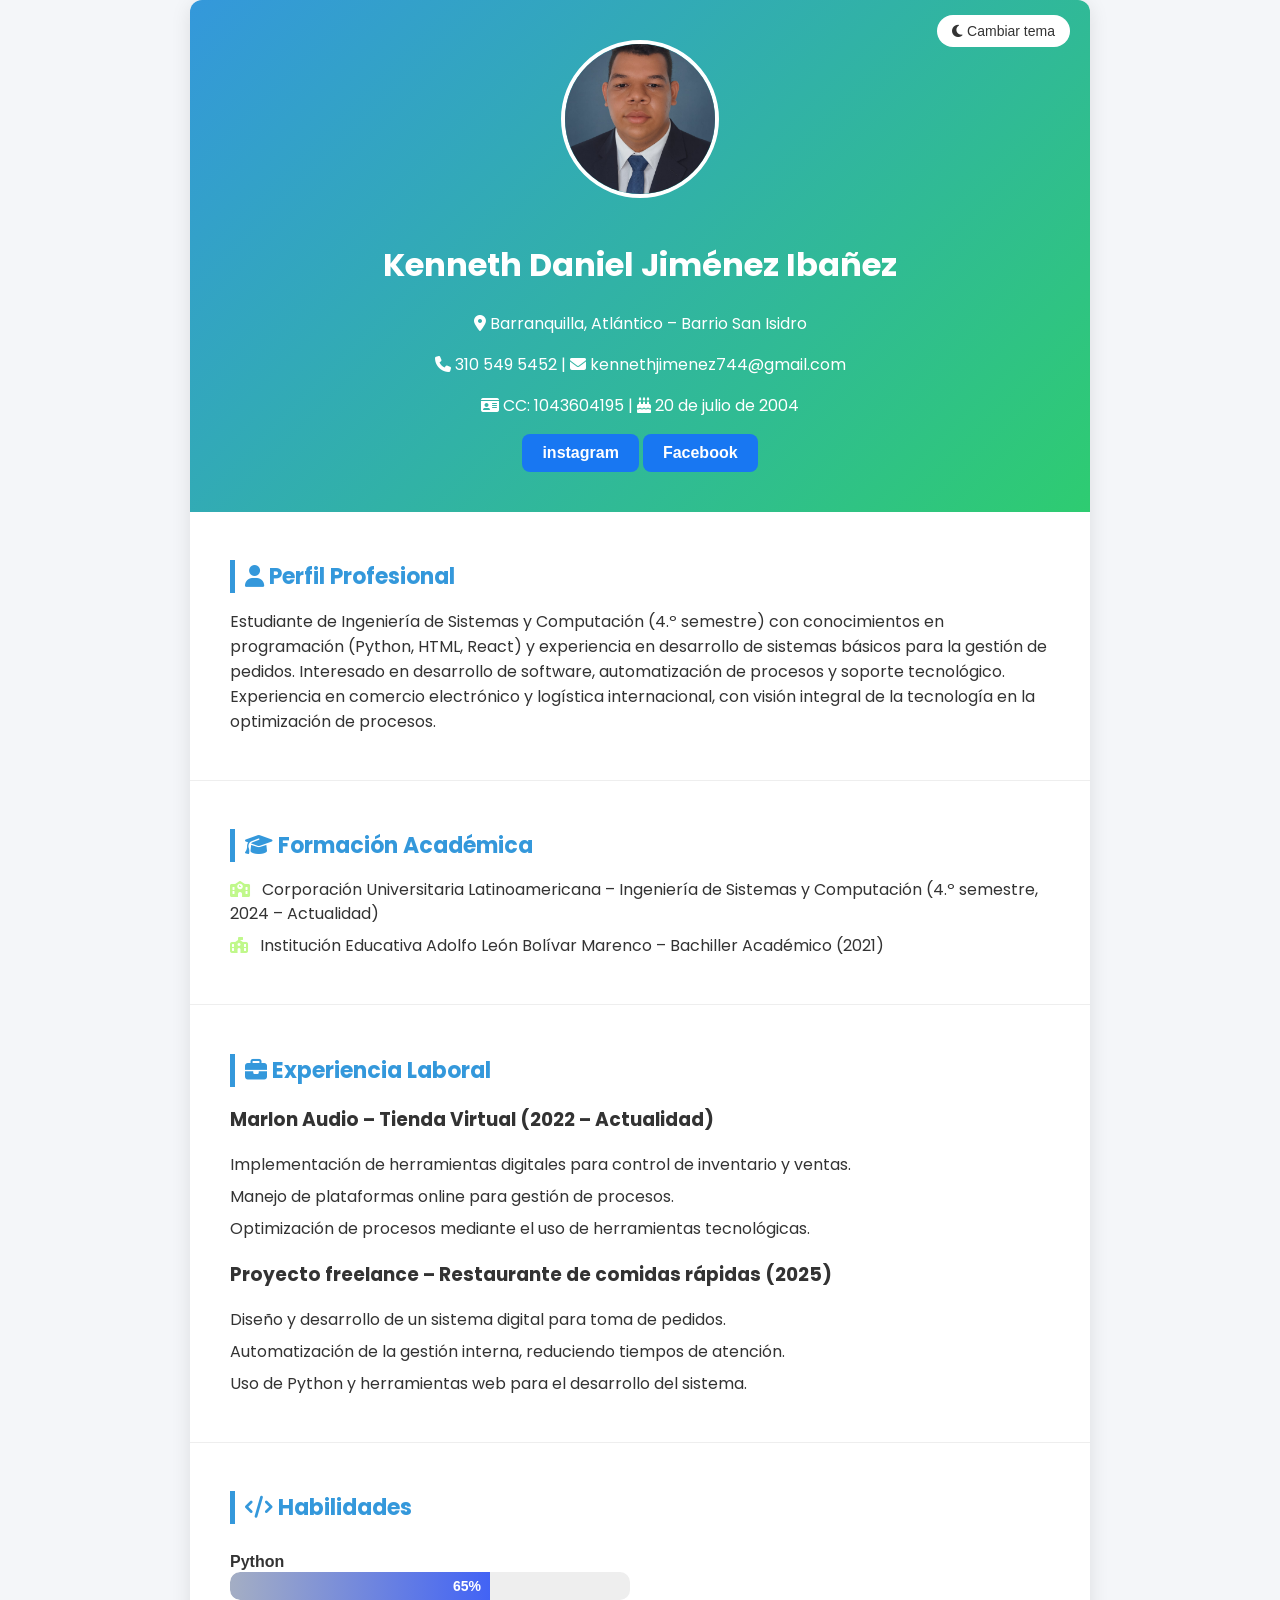
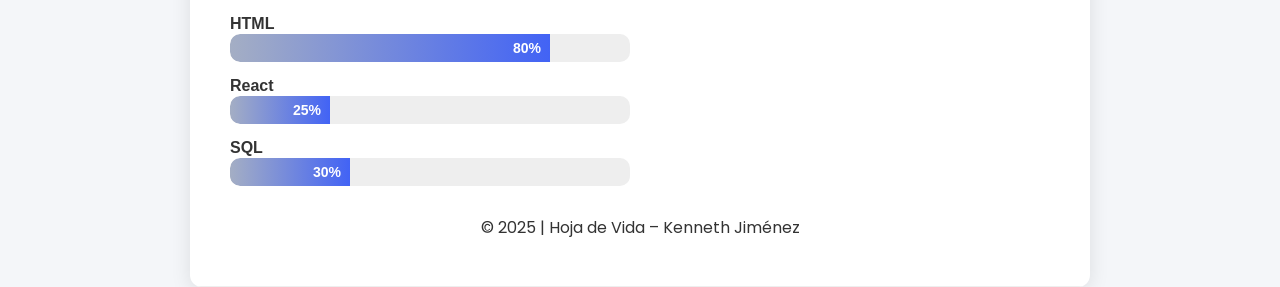
==== index.html @ d4dffee3 "Cambio De Index a index" ====
<!DOCTYPE html>
<html lang="es">
<head>
  <meta charset="UTF-8">
  <title>Hoja de Vida - Kenneth Jiménez</title>
  <link href="https://fonts.googleapis.com/css2?family=Poppins:wght@300;500;700&display=swap" rel="stylesheet">
  <link rel="stylesheet" href="https://cdnjs.cloudflare.com/ajax/libs/font-awesome/6.5.0/css/all.min.css">
  <link rel="stylesheet" href="styles.css">
</head>
<body>
  <div class="container">
    <header>
      <img src="kenneth foto.jpg" alt="Foto de Kenneth">
      <h1>Kenneth Daniel Jiménez Ibañez</h1>
      <p><i class="fa-solid fa-location-dot"></i> Barranquilla, Atlántico – Barrio San Isidro</p>
      <p><i class="fa-solid fa-phone"></i> 310 549 5452 | <i class="fa-solid fa-envelope"></i> kennethjimenez744@gmail.com</p>
      <p><i class="fa-solid fa-id-card"></i> CC: 1043604195 | <i class="fa-solid fa-cake-candles"></i> 20 de julio de 2004</p>
      <button id="theme-toggle"><i class="fa-solid fa-moon"></i> Cambiar tema</button>
        <meta charset="UTF-8">
  <title>Botón con Link</title>
  <link rel="stylesheet" href="styles.css">
</head>
<body>
  <!-- Botón que lleva a instagram -->
  <a href="https://www.instagram.com/djkennetheldeldegenere/" target="_blank" class="btn-facebook">
    instagram
  </a>
   <title>Botón con Link</title>
  <link rel="stylesheet" href="styles.css">
</head>
<body>
  <!-- Botón que lleva a Facebook -->
  <a href="https://www.facebook.com/kenneth.jimenez.60604" target="_blank" class="btn-facebook">
    Facebook
  </a>

    </header>

    <section>
      <h2><i class="fa-solid fa-user"></i> Perfil Profesional</h2>
      <p class="fade-in">Estudiante de Ingeniería de Sistemas y Computación (4.º semestre) con conocimientos en programación (Python, HTML, React) y experiencia en desarrollo de sistemas básicos para la gestión de pedidos. Interesado en desarrollo de software, automatización de procesos y soporte tecnológico. Experiencia en comercio electrónico y logística internacional, con visión integral de la tecnología en la optimización de procesos.</p>
    </section>

    <section>
      <h2><i class="fa-solid fa-graduation-cap"></i> Formación Académica</h2>
      <ul>
        <li><i class="fa-solid fa-school"></i> Corporación Universitaria Latinoamericana – Ingeniería de Sistemas y Computación (4.º semestre, 2024 – Actualidad)</li>
        <li><i class="fa-solid fa-school-flag"></i> Institución Educativa Adolfo León Bolívar Marenco – Bachiller Académico (2021)</li>
      </ul>
    </section>

    <section>
      <h2><i class="fa-solid fa-briefcase"></i> Experiencia Laboral</h2>
      <h3 class="hover-scale">Marlon Audio – Tienda Virtual (2022 – Actualidad)</h3>
      <ul>
        <li>Implementación de herramientas digitales para control de inventario y ventas.</li>
        <li>Manejo de plataformas online para gestión de procesos.</li>
        <li>Optimización de procesos mediante el uso de herramientas tecnológicas.</li>
      </ul>
      <h3 class="hover-scale">Proyecto freelance – Restaurante de comidas rápidas (2025)</h3>
      <ul>
        <li>Diseño y desarrollo de un sistema digital para toma de pedidos.</li>
        <li>Automatización de la gestión interna, reduciendo tiempos de atención.</li>
        <li>Uso de Python y herramientas web para el desarrollo del sistema.</li>
      </ul>
    </section>

    <section>
       <h2><i class="fa-solid fa-code"></i> Habilidades</h2>
<div class="skills">
  <div class="skill-bar">
    <span>Python</span>
    <div class="bar">
      <div class="fill" style="--percent:65%">65%</div>
    </div>
  </div>

  <div class="skill-bar">
    <span>HTML</span>
    <div class="bar">
      <div class="fill" style="--percent:80%">80%</div>
    </div>
  </div>

  <div class="skill-bar">
    <span>React</span>
    <div class="bar">
      <div class="fill" style="--percent:25%">25%</div>
    </div>
  </div>

  <div class="skill-bar">
    <span>SQL</span>
    <div class="bar">
      <div class="fill" style="--percent:30%">30%</div>
    </div>
  </div>
</div>




    <footer>
      <center><p>© 2025 | Hoja de Vida – Kenneth Jiménez</p> </center>
    </footer>
  </div>

  <script src="script.js"></script>
</body>
</html>
---- styles.css ----
body {
  font-family: 'Poppins', sans-serif;
  margin: 0;
  background: #f4f6f9;
  color: #333;
  transition: background 0.5s, color 0.5s;
}

.container {
  max-width: 900px;
  margin: auto;
  background: #fff;
  box-shadow: 0 4px 20px rgba(0,0,0,0.1);
  border-radius: 12px;
  overflow: hidden;
}

header {
  background: linear-gradient(135deg, #3498db, #2ecc71);
  color: white;
  text-align: center;
  padding: 40px 20px;
  position: relative;
}

header img {
  width: 150px;
  height: 150px;
  object-fit: cover;
  border-radius: 50%;
  border: 4px solid white;
  margin-bottom: 15px;
}

header button {
  background: #fff;
  color: #333;
  border: none;
  padding: 8px 15px;
  border-radius: 20px;
  cursor: pointer;
  font-size: 14px;
  position: absolute;
  top: 15px;
  right: 20px;
  transition: background 0.3s;
}

header button:hover {
  background: #ddd;
}

section {
  padding: 30px 40px;
  border-bottom: 1px solid #eee;
}

section h2 {
  margin-bottom: 15px;
  font-size: 22px;
  color: #3498db;
  border-left: 5px solid #3498db;
  padding-left: 10px;
}

ul {
  list-style: none;
  padding: 0;
}

ul li {
  margin: 8px 0;
  line-height: 1.5;
}

ul li i {
  color: #7df1107c;
  margin-right: 8px;
}

/* Efectos */
.hover-scale {
  transition: transform 0.3s;
  cursor: pointer;
}
.hover-scale:hover {
  transform: scale(1.05);
  color: #2ecc71;
}

.fade-in {
  animation: fadeIn 2s ease-in-out;
}
@keyframes fadeIn {
  from { opacity: 0; transform: translateY(20px); }
  to { opacity: 1; transform: translateY(0); }
}

/* Barras de habilidades */
 .skills {
  max-width: 400px;
  margin: 29px 0;
  font-family: Arial, sans-serif;
}

.skill-bar {
  margin-bottom: 15px;
}

.skill-bar span {
  display: block;
  font-weight: bold;
  margin-bottom: 1px;
}

.bar {
  width: 100%;
  background: #eee;
  border-radius: 10px;
  overflow: hidden;
  height: 28px;
  position: relative;
}

.fill {
  height: 100%;
  background: linear-gradient(90deg, #a4aec4, #4263f5);
  width: var(--percent );
  color: white;
  font-size: 14px;
  font-weight: bold;
  display: flex;
  align-items: center;
  justify-content: flex-end;
  padding-right: 9px;
  box-sizing: border-box;
  border-radius: 10px 0 0 10px;
  transition: width 1s ease-in-out;
}

/* Tema oscuro */
body.dark {
  background: #1e1e1e;
  color: #eee;
}
body.dark .container {
  background: #2c2c2c;
}
body.dark header {
  background: linear-gradient(135deg, #2c3e50, #34495e);
}
body.dark section h2 {
  color: #2ecc71;
  border-left-color: #2ecc71;
}
.btn-facebook {
  display: inline-block;
  background-color: #1877f2; /* Azul Facebook */
  color: white;
  padding: 10px 20px;
  border-radius: 8px;
  text-decoration: none;
  font-weight: bold;
  font-family: Arial, sans-serif;
  transition: background-color 0.3s;
}

.btn-facebook:hover {
  background-color: #0d65d9; /* Azul más oscuro al pasar el mouse */
}
---- styles.css ----
body {
  font-family: 'Poppins', sans-serif;
  margin: 0;
  background: #f4f6f9;
  color: #333;
  transition: background 0.5s, color 0.5s;
}

.container {
  max-width: 900px;
  margin: auto;
  background: #fff;
  box-shadow: 0 4px 20px rgba(0,0,0,0.1);
  border-radius: 12px;
  overflow: hidden;
}

header {
  background: linear-gradient(135deg, #3498db, #2ecc71);
  color: white;
  text-align: center;
  padding: 40px 20px;
  position: relative;
}

header img {
  width: 150px;
  height: 150px;
  object-fit: cover;
  border-radius: 50%;
  border: 4px solid white;
  margin-bottom: 15px;
}

header button {
  background: #fff;
  color: #333;
  border: none;
  padding: 8px 15px;
  border-radius: 20px;
  cursor: pointer;
  font-size: 14px;
  position: absolute;
  top: 15px;
  right: 20px;
  transition: background 0.3s;
}

header button:hover {
  background: #ddd;
}

section {
  padding: 30px 40px;
  border-bottom: 1px solid #eee;
}

section h2 {
  margin-bottom: 15px;
  font-size: 22px;
  color: #3498db;
  border-left: 5px solid #3498db;
  padding-left: 10px;
}

ul {
  list-style: none;
  padding: 0;
}

ul li {
  margin: 8px 0;
  line-height: 1.5;
}

ul li i {
  color: #7df1107c;
  margin-right: 8px;
}

/* Efectos */
.hover-scale {
  transition: transform 0.3s;
  cursor: pointer;
}
.hover-scale:hover {
  transform: scale(1.05);
  color: #2ecc71;
}

.fade-in {
  animation: fadeIn 2s ease-in-out;
}
@keyframes fadeIn {
  from { opacity: 0; transform: translateY(20px); }
  to { opacity: 1; transform: translateY(0); }
}

/* Barras de habilidades */
 .skills {
  max-width: 400px;
  margin: 29px 0;
  font-family: Arial, sans-serif;
}

.skill-bar {
  margin-bottom: 15px;
}

.skill-bar span {
  display: block;
  font-weight: bold;
  margin-bottom: 1px;
}

.bar {
  width: 100%;
  background: #eee;
  border-radius: 10px;
  overflow: hidden;
  height: 28px;
  position: relative;
}

.fill {
  height: 100%;
  background: linear-gradient(90deg, #a4aec4, #4263f5);
  width: var(--percent );
  color: white;
  font-size: 14px;
  font-weight: bold;
  display: flex;
  align-items: center;
  justify-content: flex-end;
  padding-right: 9px;
  box-sizing: border-box;
  border-radius: 10px 0 0 10px;
  transition: width 1s ease-in-out;
}

/* Tema oscuro */
body.dark {
  background: #1e1e1e;
  color: #eee;
}
body.dark .container {
  background: #2c2c2c;
}
body.dark header {
  background: linear-gradient(135deg, #2c3e50, #34495e);
}
body.dark section h2 {
  color: #2ecc71;
  border-left-color: #2ecc71;
}
.btn-facebook {
  display: inline-block;
  background-color: #1877f2; /* Azul Facebook */
  color: white;
  padding: 10px 20px;
  border-radius: 8px;
  text-decoration: none;
  font-weight: bold;
  font-family: Arial, sans-serif;
  transition: background-color 0.3s;
}

.btn-facebook:hover {
  background-color: #0d65d9; /* Azul más oscuro al pasar el mouse */
}
---- styles.css ----
body {
  font-family: 'Poppins', sans-serif;
  margin: 0;
  background: #f4f6f9;
  color: #333;
  transition: background 0.5s, color 0.5s;
}

.container {
  max-width: 900px;
  margin: auto;
  background: #fff;
  box-shadow: 0 4px 20px rgba(0,0,0,0.1);
  border-radius: 12px;
  overflow: hidden;
}

header {
  background: linear-gradient(135deg, #3498db, #2ecc71);
  color: white;
  text-align: center;
  padding: 40px 20px;
  position: relative;
}

header img {
  width: 150px;
  height: 150px;
  object-fit: cover;
  border-radius: 50%;
  border: 4px solid white;
  margin-bottom: 15px;
}

header button {
  background: #fff;
  color: #333;
  border: none;
  padding: 8px 15px;
  border-radius: 20px;
  cursor: pointer;
  font-size: 14px;
  position: absolute;
  top: 15px;
  right: 20px;
  transition: background 0.3s;
}

header button:hover {
  background: #ddd;
}

section {
  padding: 30px 40px;
  border-bottom: 1px solid #eee;
}

section h2 {
  margin-bottom: 15px;
  font-size: 22px;
  color: #3498db;
  border-left: 5px solid #3498db;
  padding-left: 10px;
}

ul {
  list-style: none;
  padding: 0;
}

ul li {
  margin: 8px 0;
  line-height: 1.5;
}

ul li i {
  color: #7df1107c;
  margin-right: 8px;
}

/* Efectos */
.hover-scale {
  transition: transform 0.3s;
  cursor: pointer;
}
.hover-scale:hover {
  transform: scale(1.05);
  color: #2ecc71;
}

.fade-in {
  animation: fadeIn 2s ease-in-out;
}
@keyframes fadeIn {
  from { opacity: 0; transform: translateY(20px); }
  to { opacity: 1; transform: translateY(0); }
}

/* Barras de habilidades */
 .skills {
  max-width: 400px;
  margin: 29px 0;
  font-family: Arial, sans-serif;
}

.skill-bar {
  margin-bottom: 15px;
}

.skill-bar span {
  display: block;
  font-weight: bold;
  margin-bottom: 1px;
}

.bar {
  width: 100%;
  background: #eee;
  border-radius: 10px;
  overflow: hidden;
  height: 28px;
  position: relative;
}

.fill {
  height: 100%;
  background: linear-gradient(90deg, #a4aec4, #4263f5);
  width: var(--percent );
  color: white;
  font-size: 14px;
  font-weight: bold;
  display: flex;
  align-items: center;
  justify-content: flex-end;
  padding-right: 9px;
  box-sizing: border-box;
  border-radius: 10px 0 0 10px;
  transition: width 1s ease-in-out;
}

/* Tema oscuro */
body.dark {
  background: #1e1e1e;
  color: #eee;
}
body.dark .container {
  background: #2c2c2c;
}
body.dark header {
  background: linear-gradient(135deg, #2c3e50, #34495e);
}
body.dark section h2 {
  color: #2ecc71;
  border-left-color: #2ecc71;
}
.btn-facebook {
  display: inline-block;
  background-color: #1877f2; /* Azul Facebook */
  color: white;
  padding: 10px 20px;
  border-radius: 8px;
  text-decoration: none;
  font-weight: bold;
  font-family: Arial, sans-serif;
  transition: background-color 0.3s;
}

.btn-facebook:hover {
  background-color: #0d65d9; /* Azul más oscuro al pasar el mouse */
}
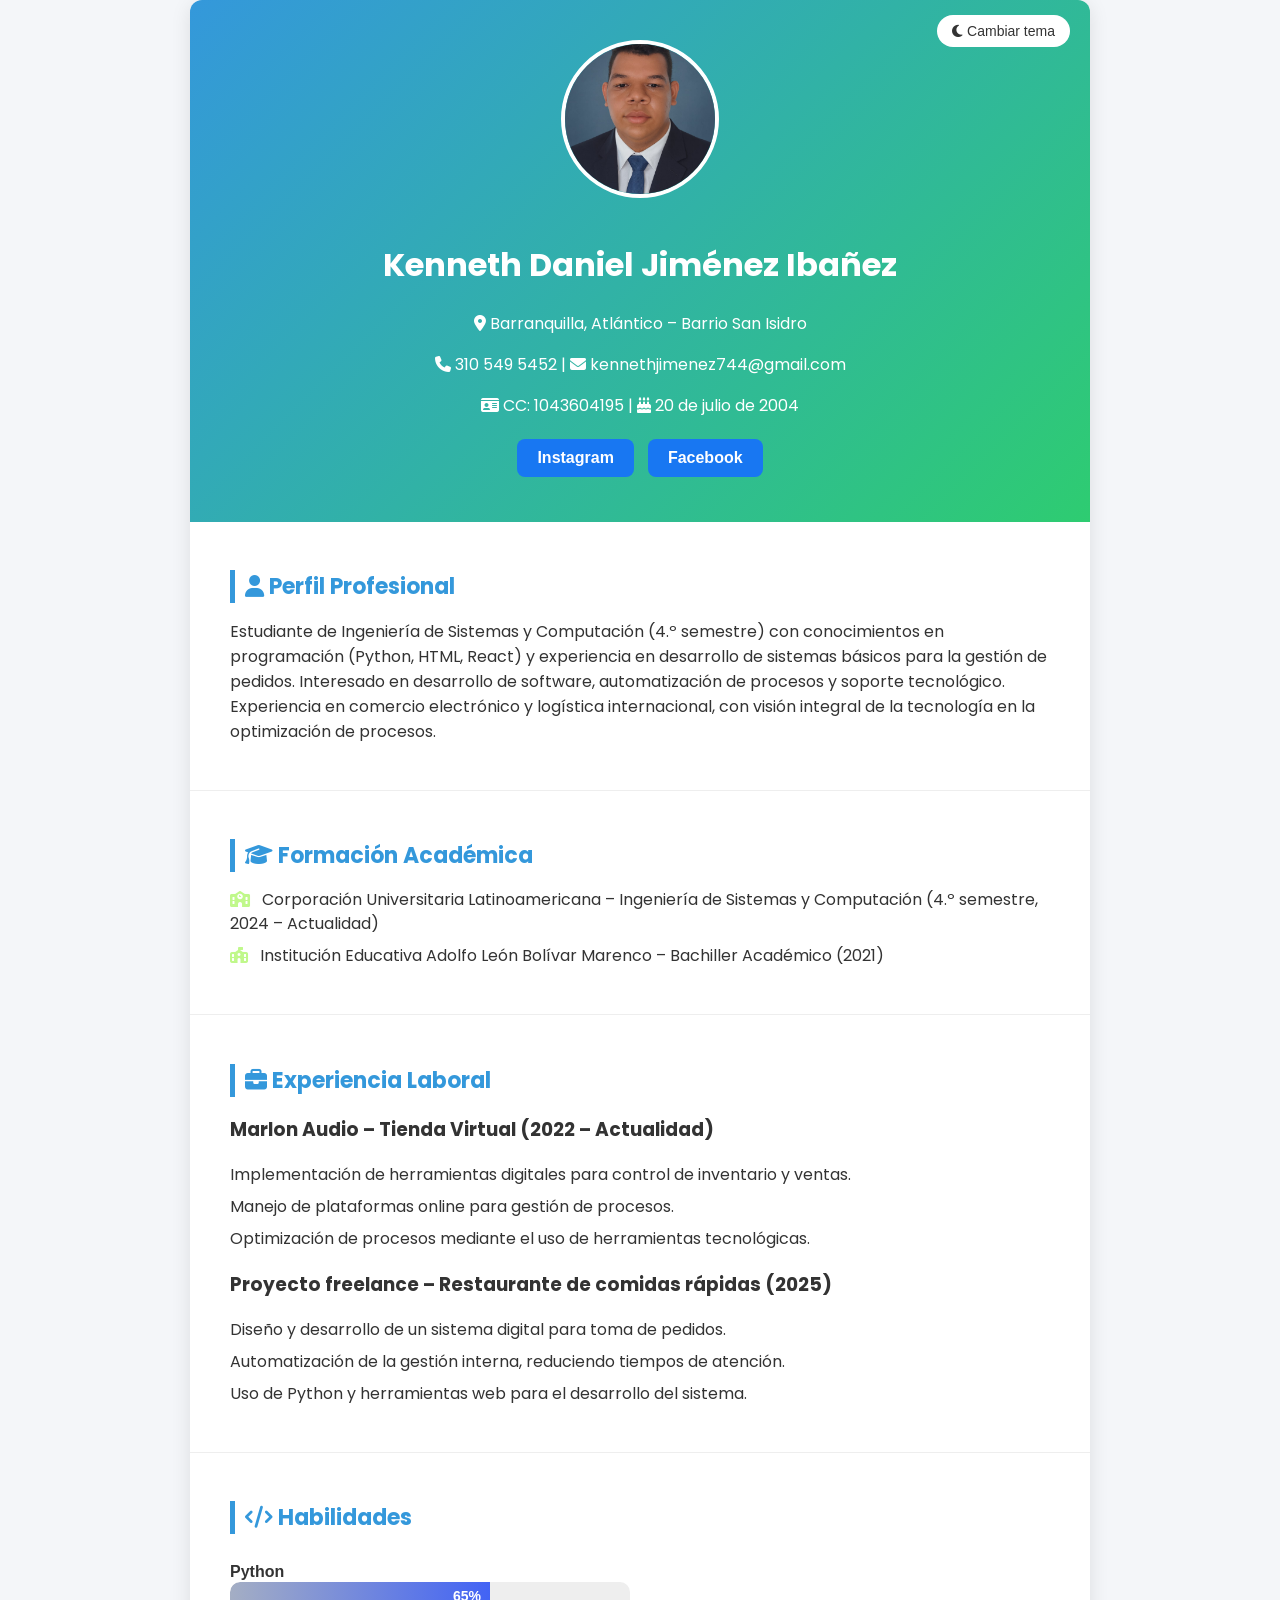
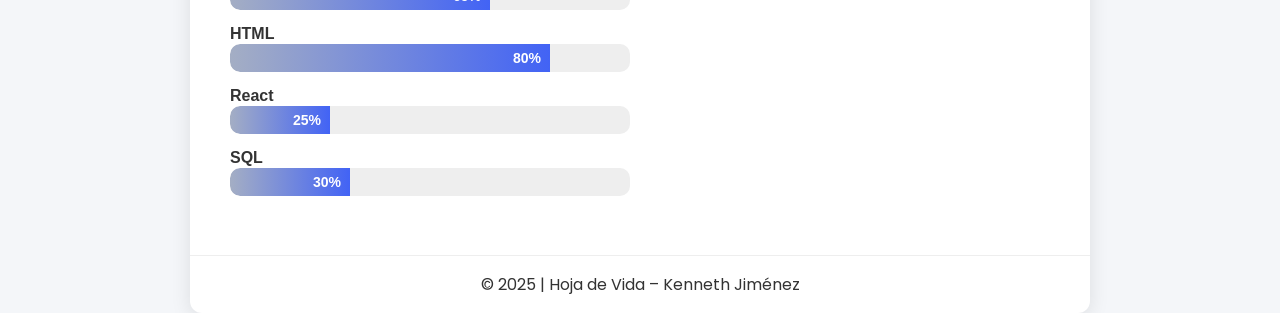
==== commit 15a9c154: "Cambios para que se vean mejor en telefonos" ====
--- a/index.html
+++ b/index.html
@@ -1,7 +1,8 @@
-<!DOCTYPE html>
+ <!DOCTYPE html>
 <html lang="es">
 <head>
   <meta charset="UTF-8">
+  <meta name="viewport" content="width=device-width, initial-scale=1.0">
   <title>Hoja de Vida - Kenneth Jiménez</title>
   <link href="https://fonts.googleapis.com/css2?family=Poppins:wght@300;500;700&display=swap" rel="stylesheet">
   <link rel="stylesheet" href="https://cdnjs.cloudflare.com/ajax/libs/font-awesome/6.5.0/css/all.min.css">
@@ -16,29 +17,17 @@
       <p><i class="fa-solid fa-phone"></i> 310 549 5452 | <i class="fa-solid fa-envelope"></i> kennethjimenez744@gmail.com</p>
       <p><i class="fa-solid fa-id-card"></i> CC: 1043604195 | <i class="fa-solid fa-cake-candles"></i> 20 de julio de 2004</p>
       <button id="theme-toggle"><i class="fa-solid fa-moon"></i> Cambiar tema</button>
-        <meta charset="UTF-8">
-  <title>Botón con Link</title>
-  <link rel="stylesheet" href="styles.css">
-</head>
-<body>
-  <!-- Botón que lleva a instagram -->
-  <a href="https://www.instagram.com/djkennetheldeldegenere/" target="_blank" class="btn-facebook">
-    instagram
-  </a>
-   <title>Botón con Link</title>
-  <link rel="stylesheet" href="styles.css">
-</head>
-<body>
-  <!-- Botón que lleva a Facebook -->
-  <a href="https://www.facebook.com/kenneth.jimenez.60604" target="_blank" class="btn-facebook">
-    Facebook
-  </a>
-
+      
+      <!-- Botones redes -->
+      <a href="https://www.instagram.com/djkennetheldeldegenere/" target="_blank" class="btn-facebook">Instagram</a>
+      <a href="https://www.facebook.com/kenneth.jimenez.60604" target="_blank" class="btn-facebook">Facebook</a>
     </header>
 
     <section>
       <h2><i class="fa-solid fa-user"></i> Perfil Profesional</h2>
-      <p class="fade-in">Estudiante de Ingeniería de Sistemas y Computación (4.º semestre) con conocimientos en programación (Python, HTML, React) y experiencia en desarrollo de sistemas básicos para la gestión de pedidos. Interesado en desarrollo de software, automatización de procesos y soporte tecnológico. Experiencia en comercio electrónico y logística internacional, con visión integral de la tecnología en la optimización de procesos.</p>
+      <p class="fade-in">
+        Estudiante de Ingeniería de Sistemas y Computación (4.º semestre) con conocimientos en programación (Python, HTML, React) y experiencia en desarrollo de sistemas básicos para la gestión de pedidos. Interesado en desarrollo de software, automatización de procesos y soporte tecnológico. Experiencia en comercio electrónico y logística internacional, con visión integral de la tecnología en la optimización de procesos.
+      </p>
     </section>
 
     <section>
@@ -66,42 +55,29 @@
     </section>
 
     <section>
-       <h2><i class="fa-solid fa-code"></i> Habilidades</h2>
-<div class="skills">
-  <div class="skill-bar">
-    <span>Python</span>
-    <div class="bar">
-      <div class="fill" style="--percent:65%">65%</div>
-    </div>
-  </div>
-
-  <div class="skill-bar">
-    <span>HTML</span>
-    <div class="bar">
-      <div class="fill" style="--percent:80%">80%</div>
-    </div>
-  </div>
-
-  <div class="skill-bar">
-    <span>React</span>
-    <div class="bar">
-      <div class="fill" style="--percent:25%">25%</div>
-    </div>
-  </div>
-
-  <div class="skill-bar">
-    <span>SQL</span>
-    <div class="bar">
-      <div class="fill" style="--percent:30%">30%</div>
-    </div>
-  </div>
-</div>
-
-
-
+      <h2><i class="fa-solid fa-code"></i> Habilidades</h2>
+      <div class="skills">
+        <div class="skill-bar">
+          <span>Python</span>
+          <div class="bar"><div class="fill" style="--percent:65%">65%</div></div>
+        </div>
+        <div class="skill-bar">
+          <span>HTML</span>
+          <div class="bar"><div class="fill" style="--percent:80%">80%</div></div>
+        </div>
+        <div class="skill-bar">
+          <span>React</span>
+          <div class="bar"><div class="fill" style="--percent:25%">25%</div></div>
+        </div>
+        <div class="skill-bar">
+          <span>SQL</span>
+          <div class="bar"><div class="fill" style="--percent:30%">30%</div></div>
+        </div>
+      </div>
+    </section>
 
     <footer>
-      <center><p>© 2025 | Hoja de Vida – Kenneth Jiménez</p> </center>
+      <center><p>© 2025 | Hoja de Vida – Kenneth Jiménez</p></center>
     </footer>
   </div>
 
--- a/styles.css
+++ b/styles.css
@@ -97,7 +97,7 @@
 }
 
 /* Barras de habilidades */
- .skills {
+.skills {
   max-width: 400px;
   margin: 29px 0;
   font-family: Arial, sans-serif;
@@ -125,7 +125,7 @@
 .fill {
   height: 100%;
   background: linear-gradient(90deg, #a4aec4, #4263f5);
-  width: var(--percent );
+  width: var(--percent);
   color: white;
   font-size: 14px;
   font-weight: bold;
@@ -153,9 +153,11 @@
   color: #2ecc71;
   border-left-color: #2ecc71;
 }
+
+/* Botones redes */
 .btn-facebook {
   display: inline-block;
-  background-color: #1877f2; /* Azul Facebook */
+  background-color: #1877f2;
   color: white;
   padding: 10px 20px;
   border-radius: 8px;
@@ -163,8 +165,46 @@
   font-weight: bold;
   font-family: Arial, sans-serif;
   transition: background-color 0.3s;
+  margin: 5px;
 }
 
 .btn-facebook:hover {
-  background-color: #0d65d9; /* Azul más oscuro al pasar el mouse */
-}
+  background-color: #0d65d9;
+}
+
+/* 📱 RESPONSIVE DESIGN */
+@media (max-width: 768px) {
+  .container {
+    max-width: 100%;
+    margin: 10px;
+    border-radius: 8px;
+  }
+
+  header {
+    padding: 20px 10px;
+  }
+
+  header img {
+    width: 100px;
+    height: 100px;
+  }
+
+  section {
+    padding: 20px;
+  }
+
+  section h2 {
+    font-size: 18px;
+  }
+
+  .skills {
+    max-width: 100%;
+  }
+
+  .btn-facebook {
+    display: block;
+    width: 100%;
+    text-align: center;
+    margin: 8px 0;
+  }
+}
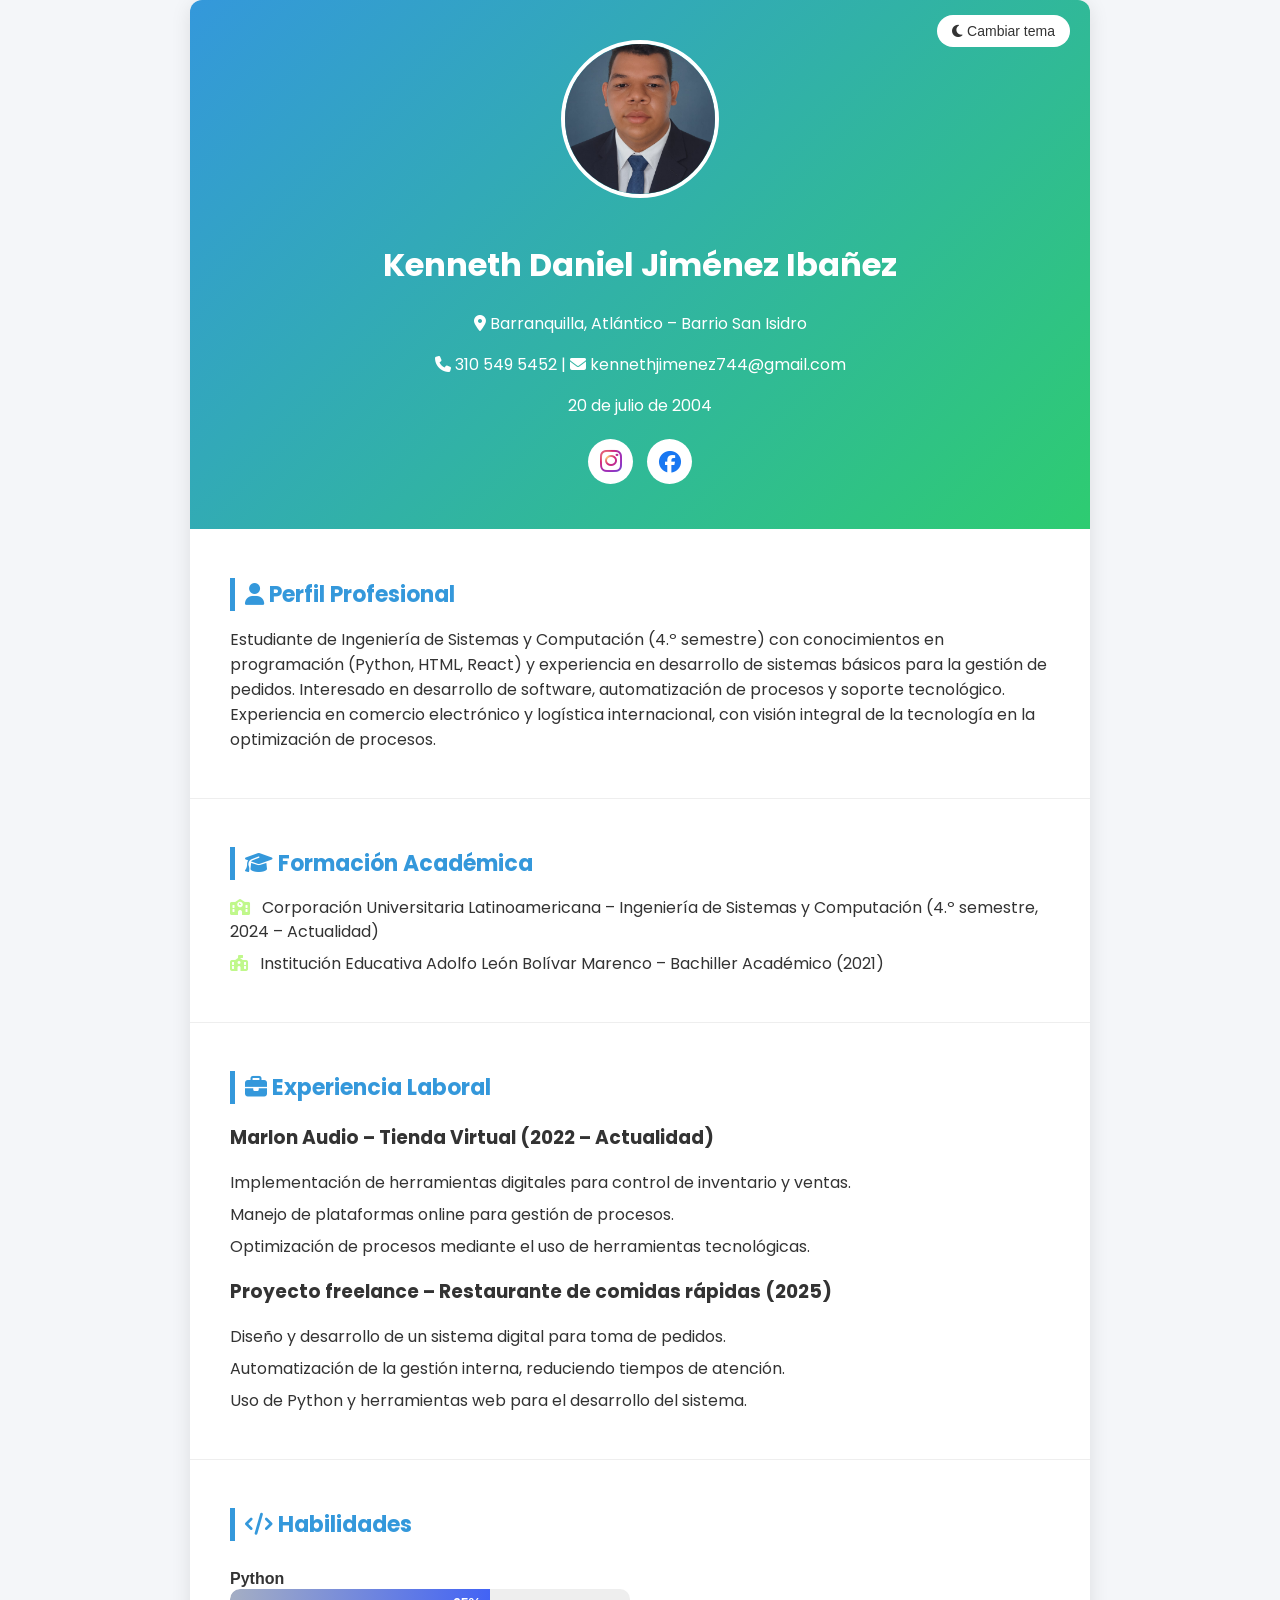
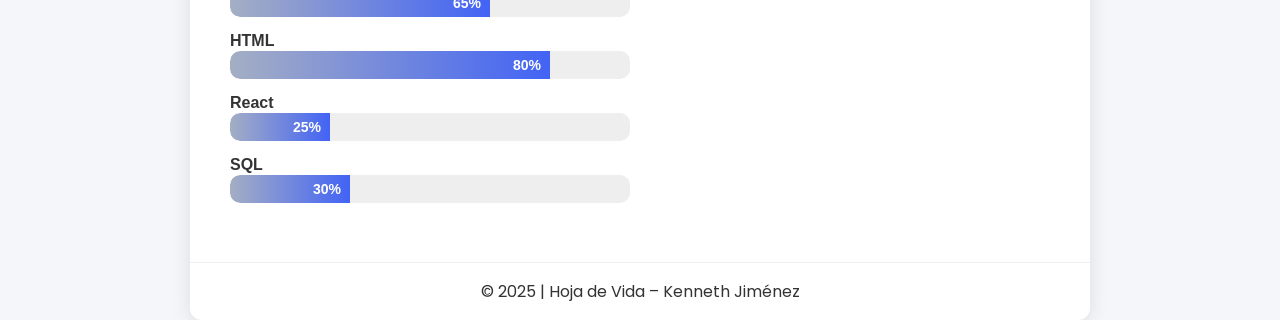
==== commit b505d0f8: "Cambio De Iconos y eliminacion de cedula" ====
--- a/index.html
+++ b/index.html
@@ -1,4 +1,4 @@
- <!DOCTYPE html>
+<!DOCTYPE html>
 <html lang="es">
 <head>
   <meta charset="UTF-8">
@@ -15,12 +15,18 @@
       <h1>Kenneth Daniel Jiménez Ibañez</h1>
       <p><i class="fa-solid fa-location-dot"></i> Barranquilla, Atlántico – Barrio San Isidro</p>
       <p><i class="fa-solid fa-phone"></i> 310 549 5452 | <i class="fa-solid fa-envelope"></i> kennethjimenez744@gmail.com</p>
-      <p><i class="fa-solid fa-id-card"></i> CC: 1043604195 | <i class="fa-solid fa-cake-candles"></i> 20 de julio de 2004</p>
+      <p><i class=| <i class="fa-solid fa-cake-candles"></i> 20 de julio de 2004</p>
       <button id="theme-toggle"><i class="fa-solid fa-moon"></i> Cambiar tema</button>
       
-      <!-- Botones redes -->
-      <a href="https://www.instagram.com/djkennetheldeldegenere/" target="_blank" class="btn-facebook">Instagram</a>
-      <a href="https://www.facebook.com/kenneth.jimenez.60604" target="_blank" class="btn-facebook">Facebook</a>
+      <!-- Redes sociales con íconos -->
+      <div class="social-links">
+        <a href="https://www.instagram.com/djkennetheldeldegenere/" target="_blank" class="btn-social">
+          <i class="fa-brands fa-instagram"></i>
+        </a>
+        <a href="https://www.facebook.com/kenneth.jimenez.60604" target="_blank" class="btn-social">
+          <i class="fa-brands fa-facebook"></i>
+        </a>
+      </div>
     </header>
 
     <section>
--- a/styles.css
+++ b/styles.css
@@ -154,25 +154,43 @@
   border-left-color: #2ecc71;
 }
 
-/* Botones redes */
-.btn-facebook {
-  display: inline-block;
-  background-color: #1877f2;
-  color: white;
-  padding: 10px 20px;
-  border-radius: 8px;
+/* Redes sociales */
+.social-links {
+  margin-top: 15px;
+}
+
+.btn-social {
+  display: inline-flex;
+  align-items: center;
+  justify-content: center;
+  width: 45px;
+  height: 45px;
+  border-radius: 50%;
+  font-size: 22px;
+  background-color: white;
+  color: #333;
+  margin: 5px;
   text-decoration: none;
-  font-weight: bold;
-  font-family: Arial, sans-serif;
-  transition: background-color 0.3s;
-  margin: 5px;
-}
-
-.btn-facebook:hover {
-  background-color: #0d65d9;
-}
-
-/* 📱 RESPONSIVE DESIGN */
+  transition: transform 0.3s, background-color 0.3s;
+}
+
+.btn-social:hover {
+  transform: scale(1.1);
+}
+
+/* Colores personalizados */
+.btn-social .fa-facebook {
+  color: #1877f2;
+}
+
+.btn-social .fa-instagram {
+  background: radial-gradient(circle at 30% 30%, #feda75, #d62976, #962fbf, #4f5bd5);
+  -webkit-background-clip: text;
+  -webkit-text-fill-color: transparent;
+  font-size: 25px;
+}
+
+/* 📱 Responsive */
 @media (max-width: 768px) {
   .container {
     max-width: 100%;
@@ -201,10 +219,9 @@
     max-width: 100%;
   }
 
-  .btn-facebook {
-    display: block;
-    width: 100%;
-    text-align: center;
-    margin: 8px 0;
-  }
-}
+  .btn-social {
+    width: 40px;
+    height: 40px;
+    font-size: 18px;
+  }
+}
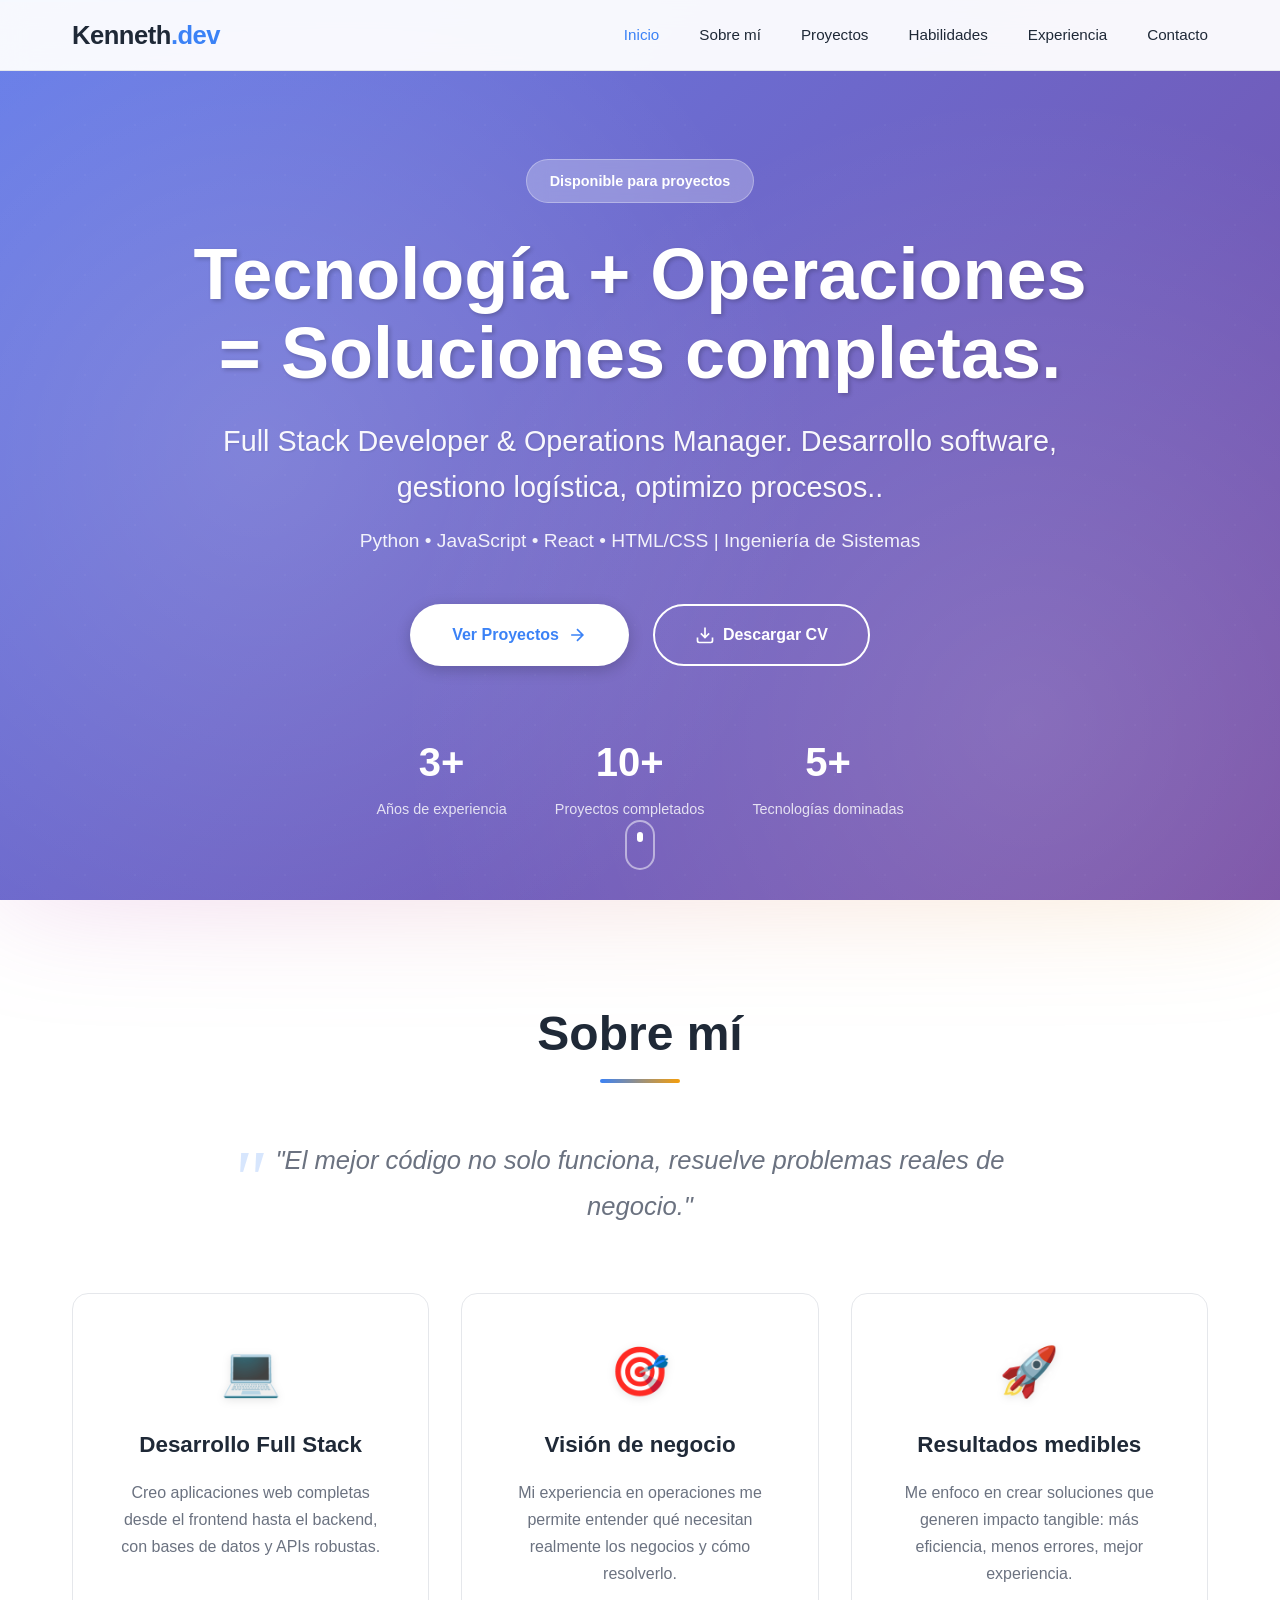
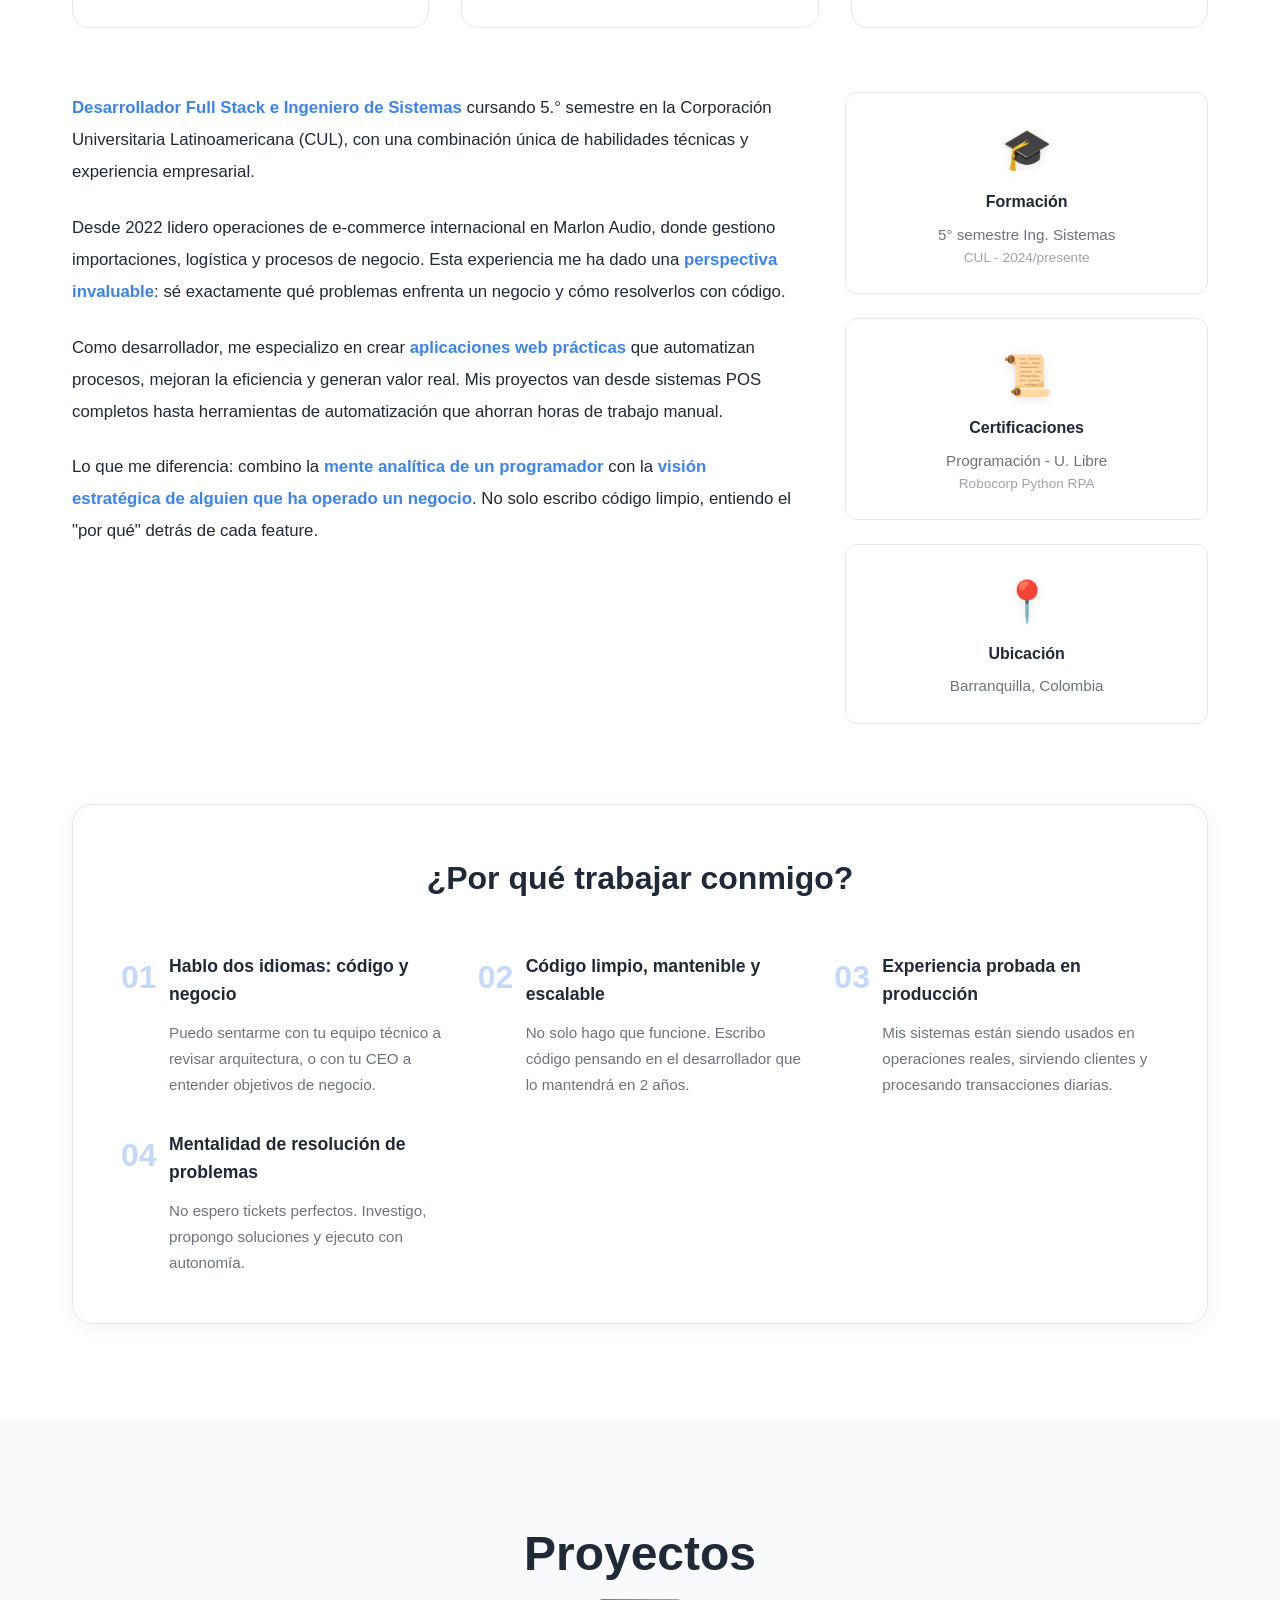
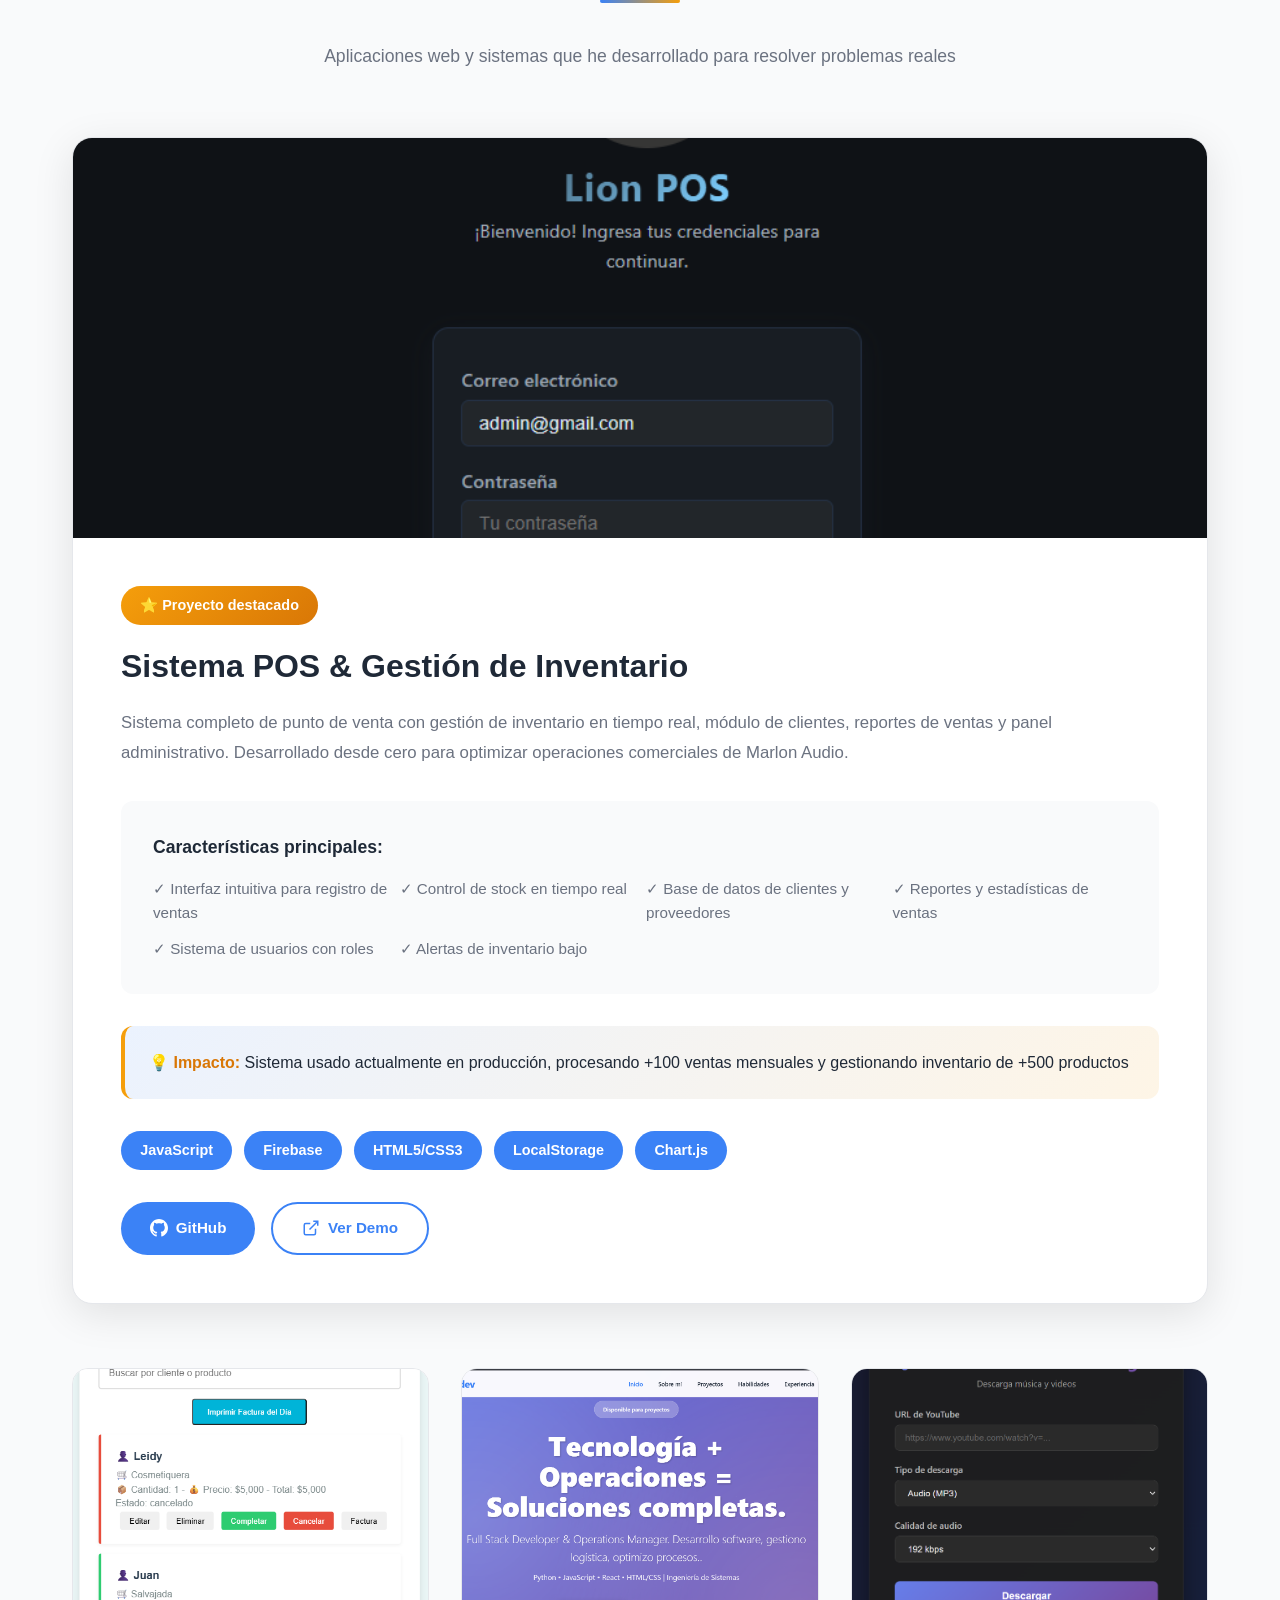
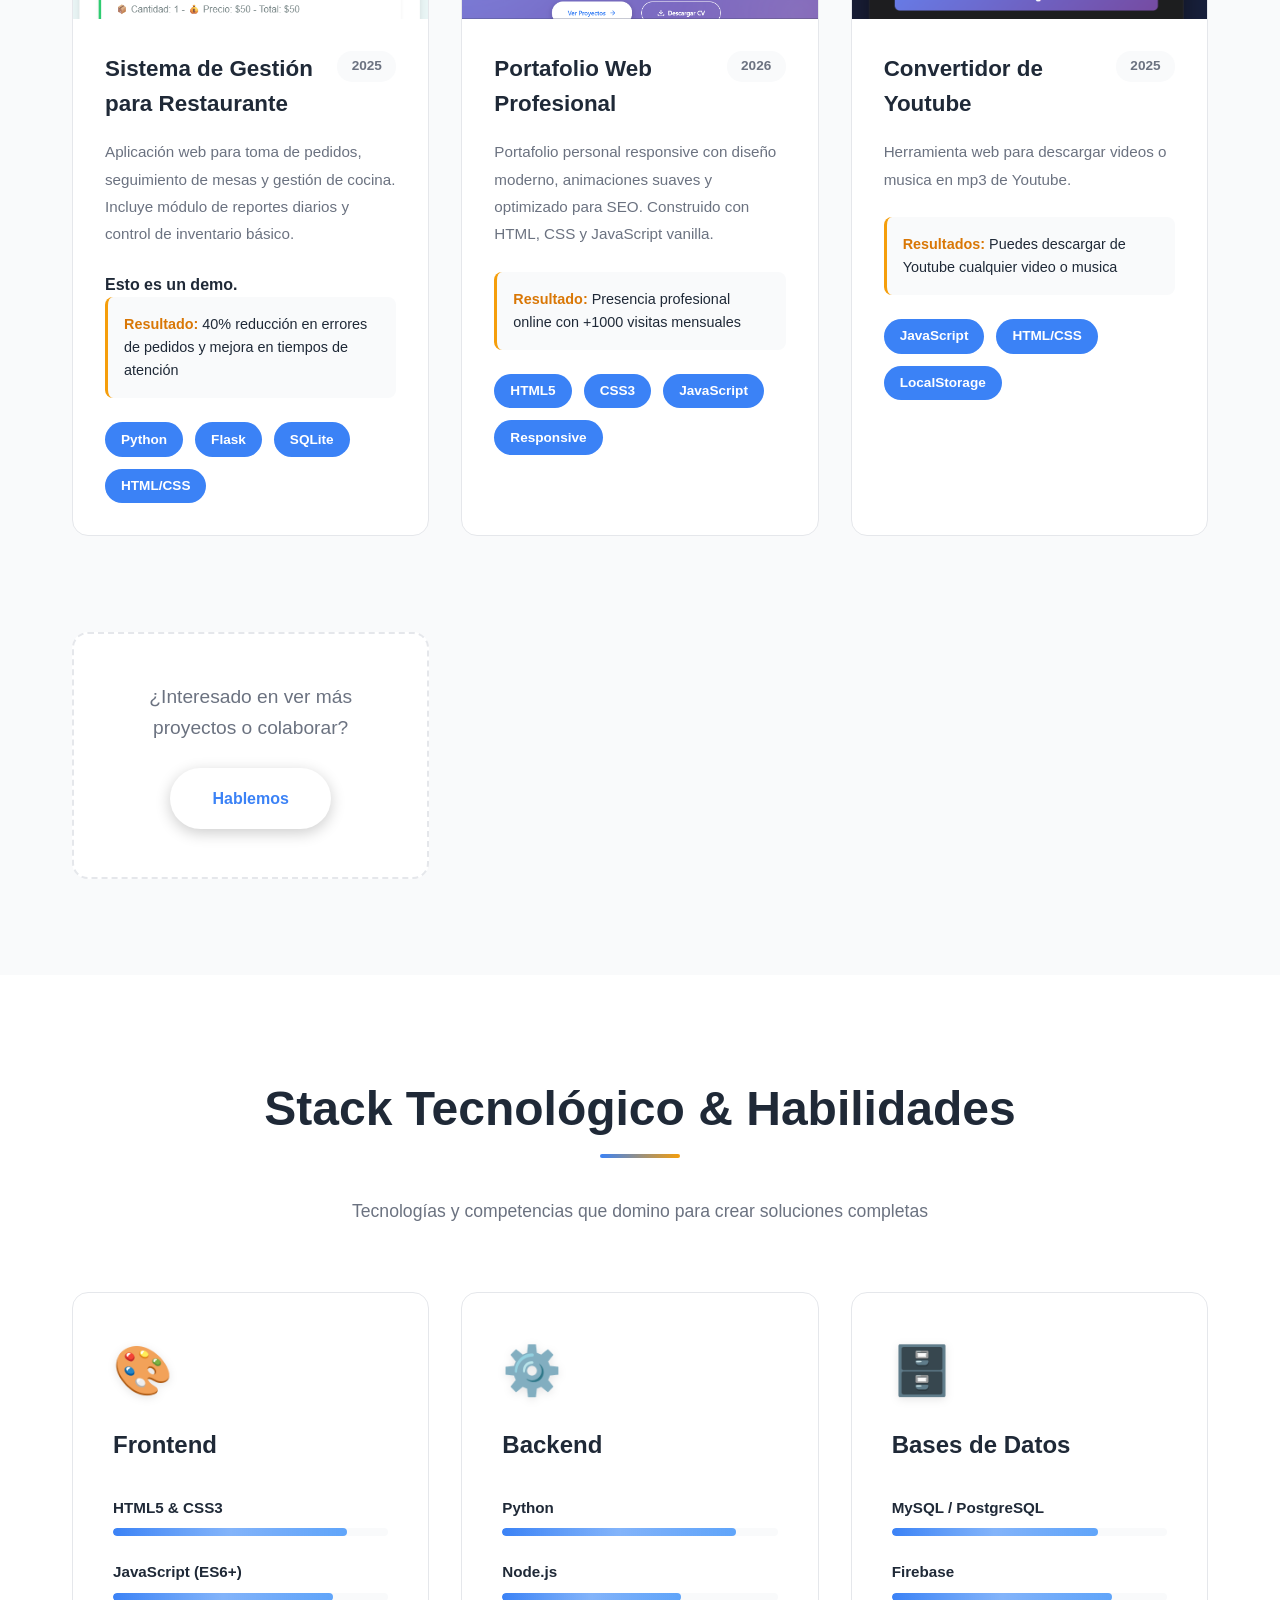
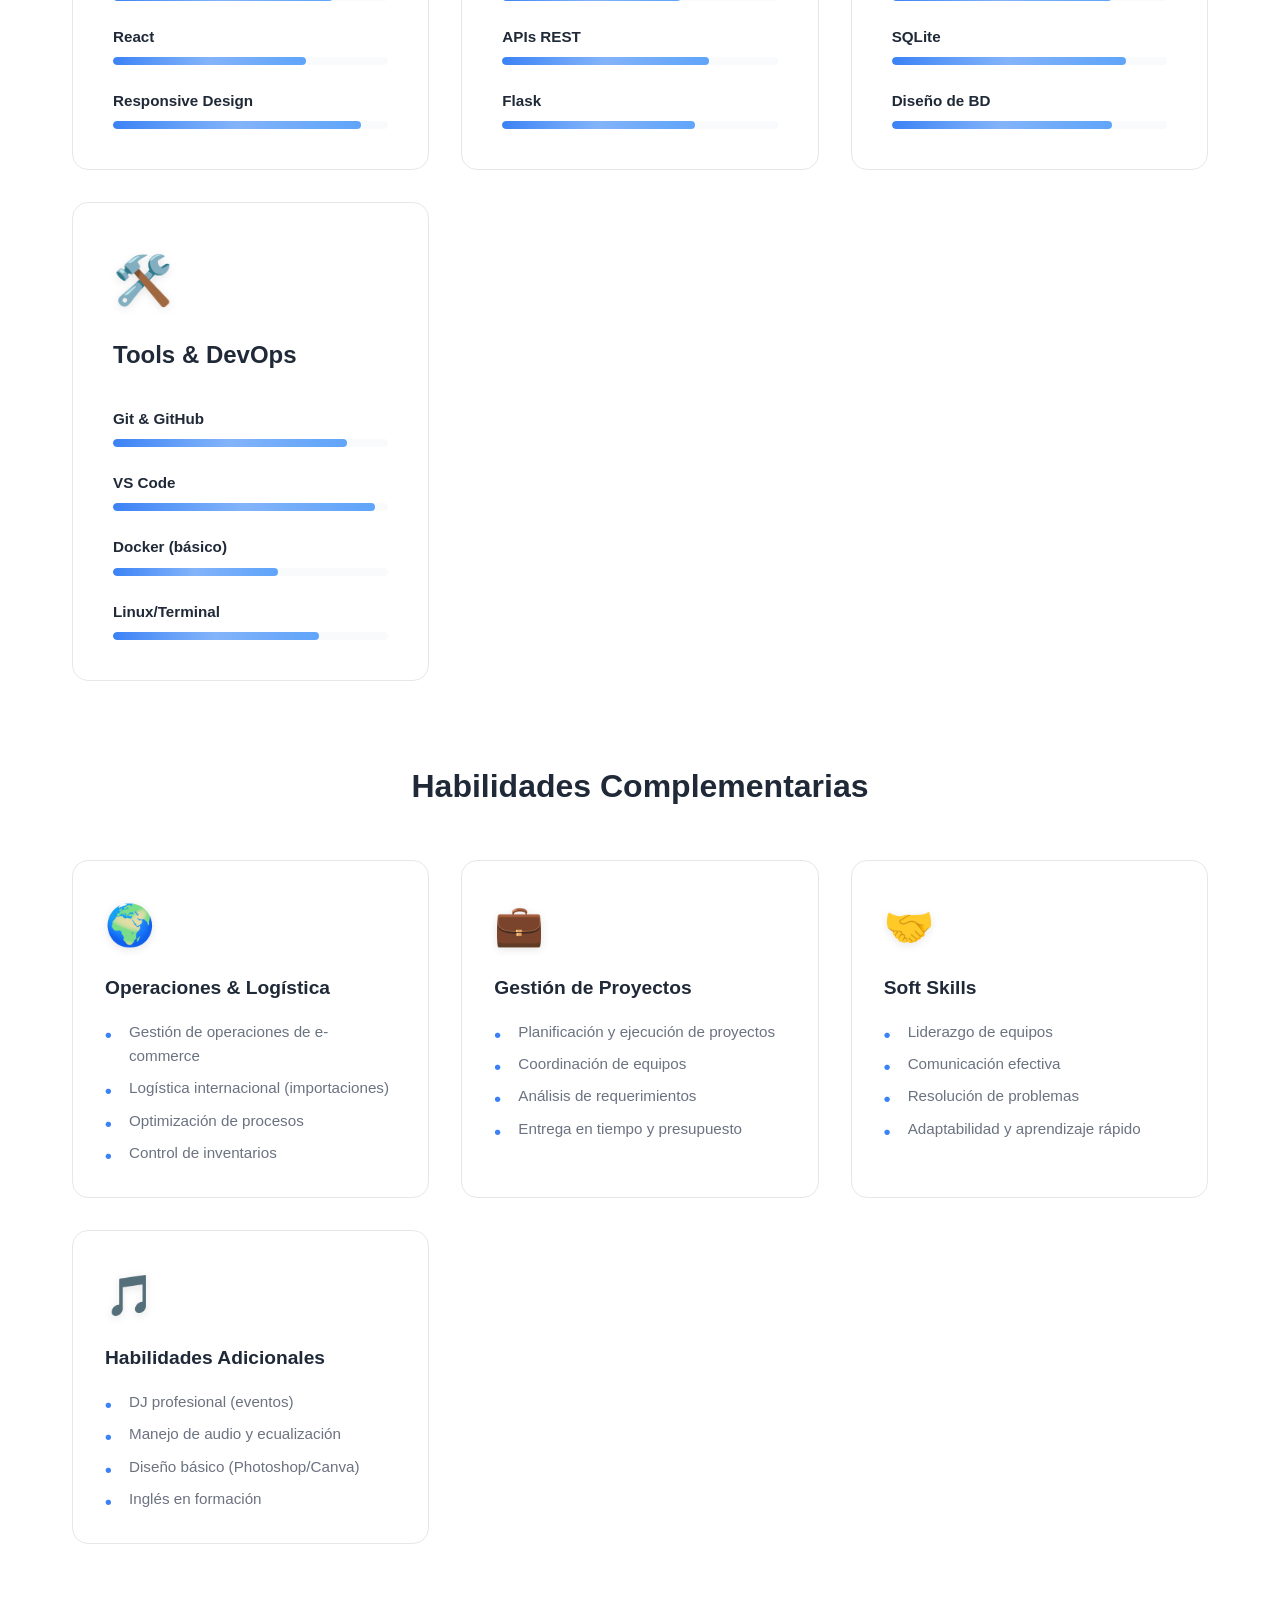
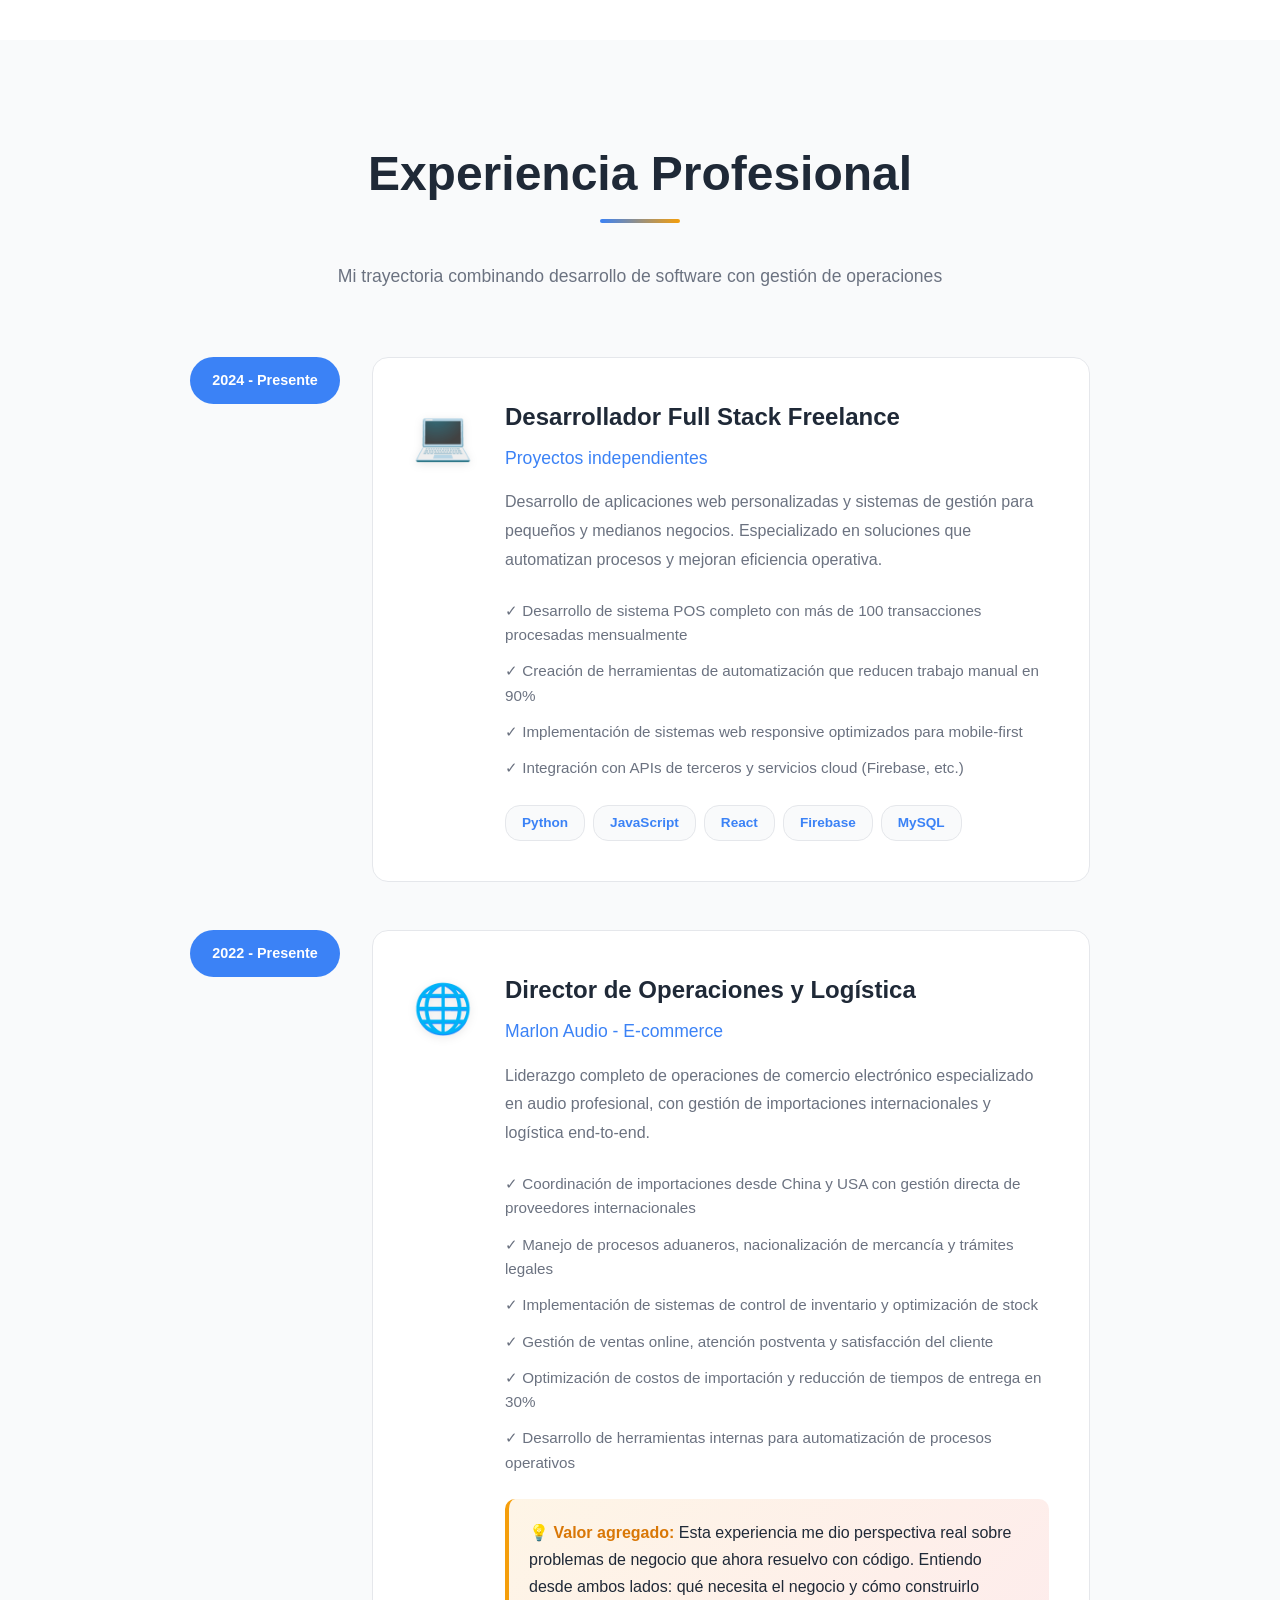
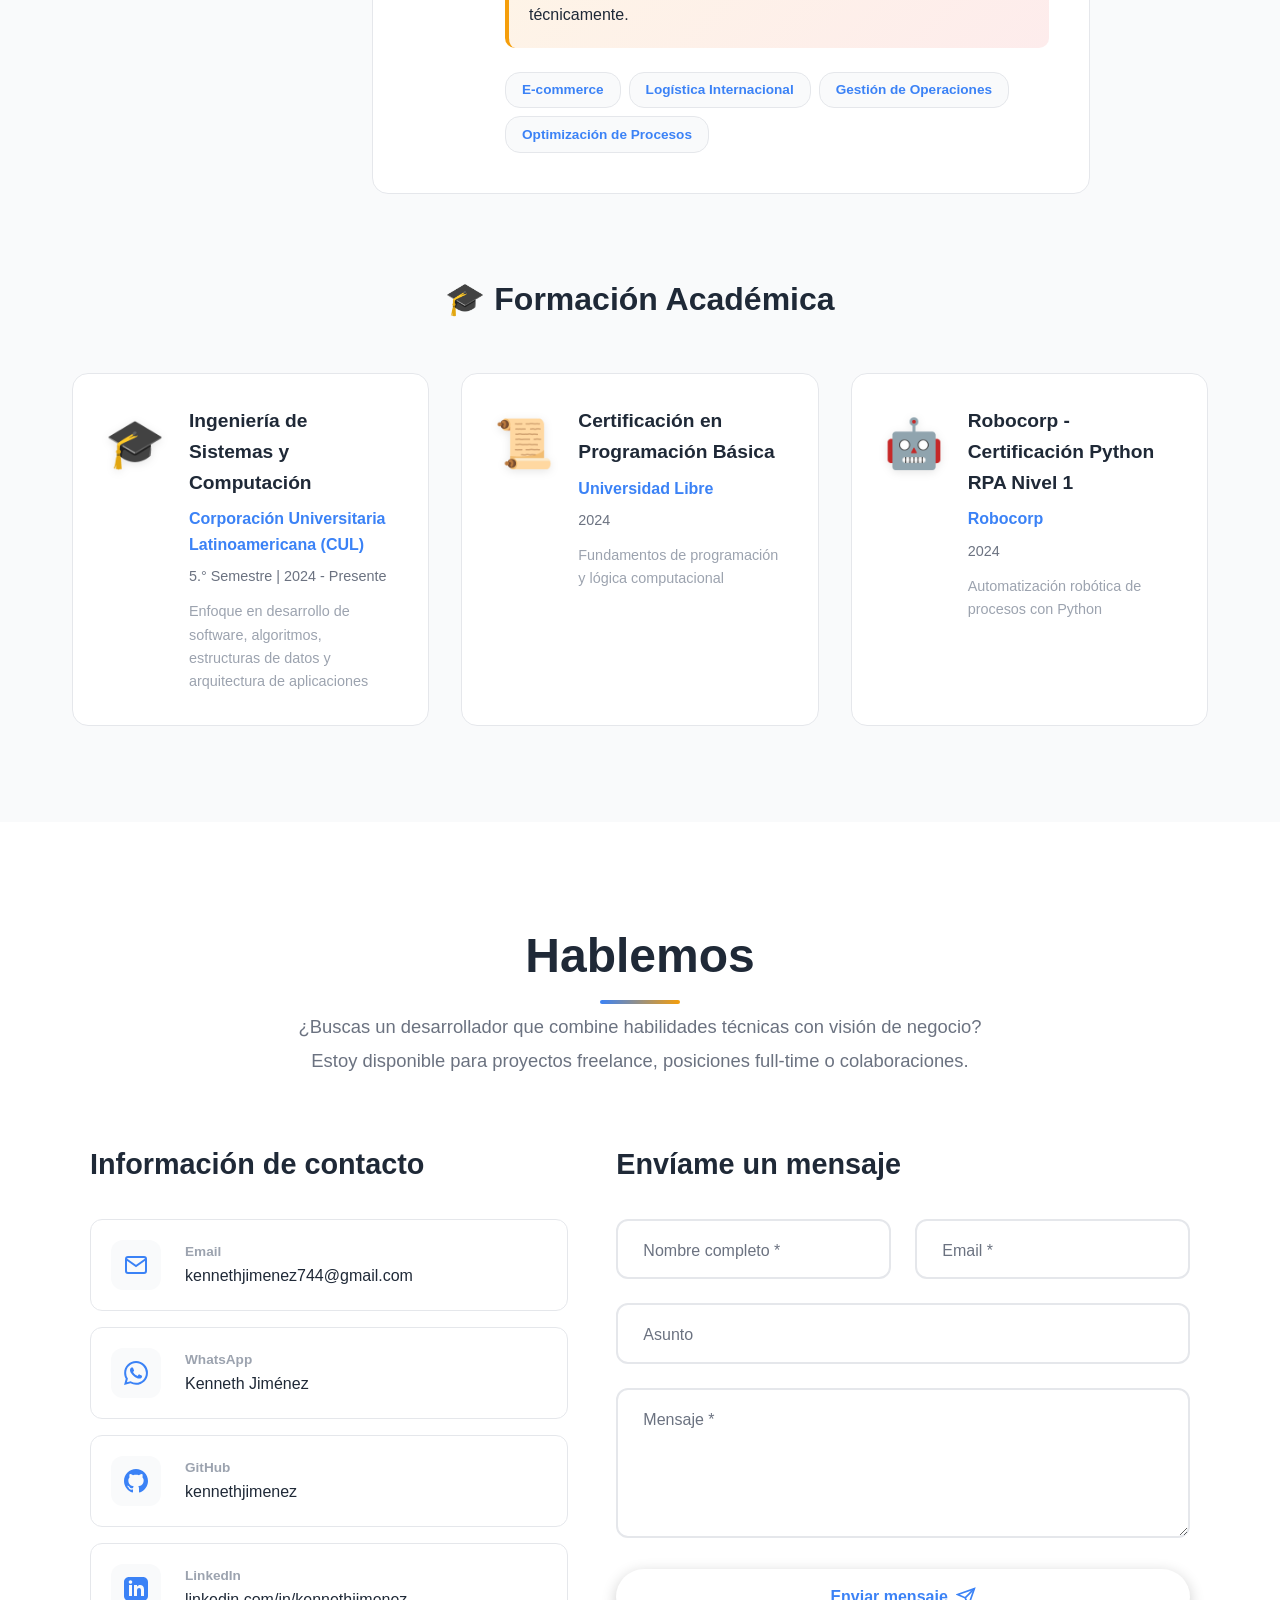
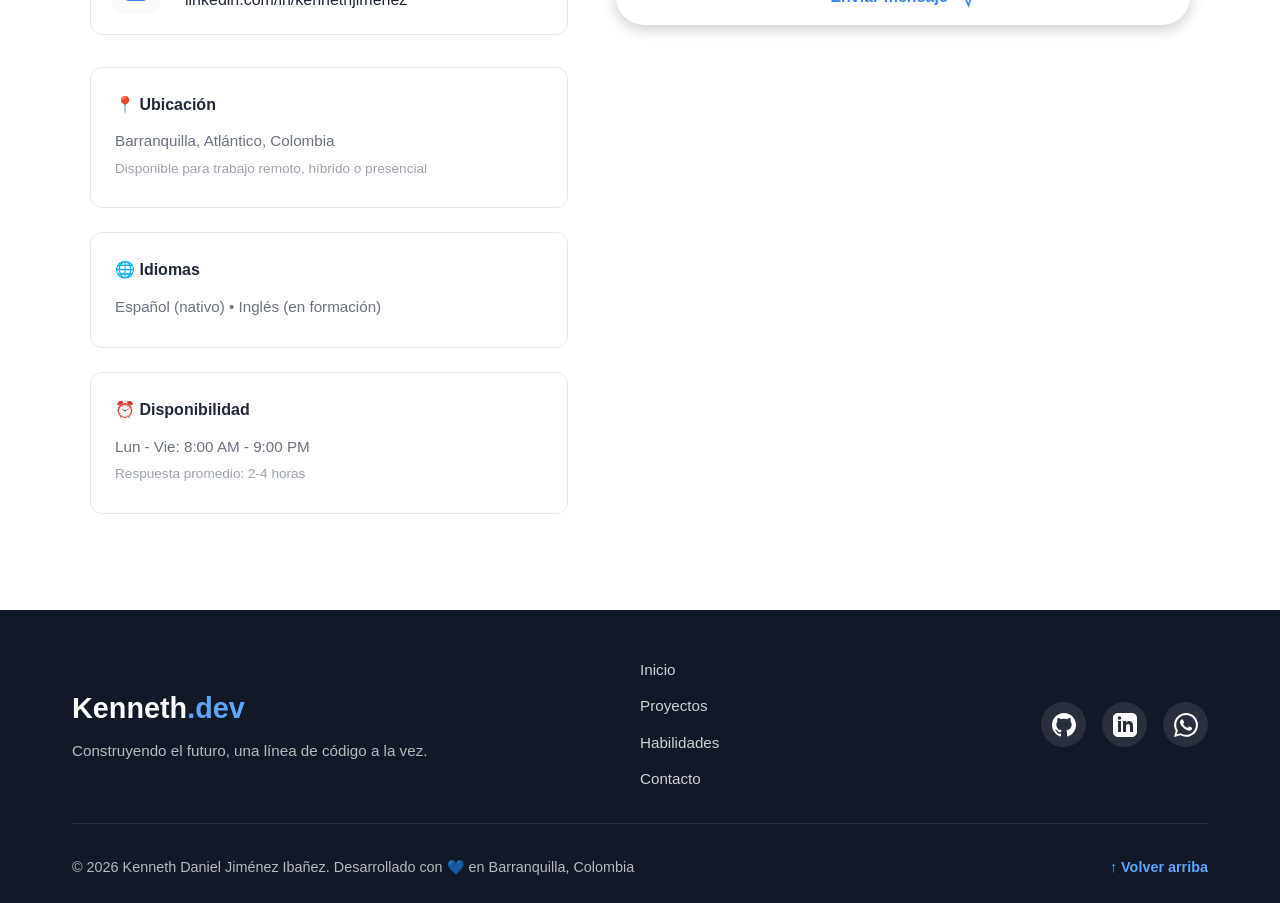
==== commit d61aeb4c: "Cambio listo" ====
--- a/index.html
+++ b/index.html
@@ -1,92 +1,740 @@
 <!DOCTYPE html>
 <html lang="es">
 <head>
-  <meta charset="UTF-8">
-  <meta name="viewport" content="width=device-width, initial-scale=1.0">
-  <title>Hoja de Vida - Kenneth Jiménez</title>
-  <link href="https://fonts.googleapis.com/css2?family=Poppins:wght@300;500;700&display=swap" rel="stylesheet">
-  <link rel="stylesheet" href="https://cdnjs.cloudflare.com/ajax/libs/font-awesome/6.5.0/css/all.min.css">
-  <link rel="stylesheet" href="styles.css">
-</head>
+    <meta charset="UTF-8">
+    <meta name="viewport" content="width=device-width, initial-scale=1.0">
+    <meta name="description" content="Kenneth Jiménez - Desarrollador Full Stack e Ingeniero de Sistemas con experiencia en operaciones y logística internacional">
+    <meta name="keywords" content="desarrollador, full stack, python, react, javascript, logística, operaciones, colombia">
+    <meta name="author" content="Kenneth Daniel Jiménez Ibañez">
+    <title>Kenneth Jiménez | Desarrollador Full Stack & Operations</title>
+    <link rel="stylesheet" href="styles.css">
+</head> <link rel="shortcut icon" href="IMG/logo kennteh blanco.png" />
 <body>
-  <div class="container">
-    <header>
-      <img src="kenneth foto.jpg" alt="Foto de Kenneth">
-      <h1>Kenneth Daniel Jiménez Ibañez</h1>
-      <p><i class="fa-solid fa-location-dot"></i> Barranquilla, Atlántico – Barrio San Isidro</p>
-      <p><i class="fa-solid fa-phone"></i> 310 549 5452 | <i class="fa-solid fa-envelope"></i> kennethjimenez744@gmail.com</p>
-      <p><i class=| <i class="fa-solid fa-cake-candles"></i> 20 de julio de 2004</p>
-      <button id="theme-toggle"><i class="fa-solid fa-moon"></i> Cambiar tema</button>
-      
-      <!-- Redes sociales con íconos -->
-      <div class="social-links">
-        <a href="https://www.instagram.com/djkennetheldeldegenere/" target="_blank" class="btn-social">
-          <i class="fa-brands fa-instagram"></i>
-        </a>
-        <a href="https://www.facebook.com/kenneth.jimenez.60604" target="_blank" class="btn-social">
-          <i class="fa-brands fa-facebook"></i>
-        </a>
-      </div>
-    </header>
-
-    <section>
-      <h2><i class="fa-solid fa-user"></i> Perfil Profesional</h2>
-      <p class="fade-in">
-        Estudiante de Ingeniería de Sistemas y Computación (4.º semestre) con conocimientos en programación (Python, HTML, React) y experiencia en desarrollo de sistemas básicos para la gestión de pedidos. Interesado en desarrollo de software, automatización de procesos y soporte tecnológico. Experiencia en comercio electrónico y logística internacional, con visión integral de la tecnología en la optimización de procesos.
-      </p>
+    <!-- Navegación -->
+    <nav class="navbar" id="navbar">
+        <div class="container">
+            <a href="#inicio" class="logo">Kenneth<span>.dev</span></a>
+            <ul class="nav-links" id="navLinks">
+                <li><a href="#inicio">Inicio</a></li>
+                <li><a href="#sobre-mi">Sobre mí</a></li>
+                <li><a href="#proyectos">Proyectos</a></li>
+                <li><a href="#habilidades">Habilidades</a></li>
+                <li><a href="#experiencia">Experiencia</a></li>
+                <li><a href="#contacto">Contacto</a></li>
+            </ul>
+            <button class="menu-toggle" id="menuToggle" aria-label="Toggle menu">
+                <span></span>
+                <span></span>
+                <span></span>
+            </button>
+        </div>
+    </nav>
+
+    <!-- Hero Section -->
+    <section id="inicio" class="hero">
+        <div class="container">
+            <div class="hero-content fade-in">
+                <div class="hero-badge">Disponible para proyectos</div>
+                <h1 class="hero-title">Tecnología + Operaciones = Soluciones completas.</h1>
+                <p class="hero-subtitle">Full Stack Developer & Operations Manager. Desarrollo software, gestiono logística, optimizo procesos..</p>
+                <p class="hero-experience">Python • JavaScript • React • HTML/CSS | Ingeniería de Sistemas</p>
+                <div class="hero-buttons">
+                    <a href="#proyectos" class="btn btn-primary">
+                        <span>Ver Proyectos</span>
+                        <svg width="20" height="20" viewBox="0 0 24 24" fill="none" stroke="currentColor" stroke-width="2">
+                            <path d="M5 12h14M12 5l7 7-7 7"/>
+                        </svg>
+                    </a>
+                    <a href="Hoja de vidad Kenneth.pdf" download class="btn btn-secondary">
+                        <svg width="20" height="20" viewBox="0 0 24 24" fill="none" stroke="currentColor" stroke-width="2">
+                            <path d="M21 15v4a2 2 0 0 1-2 2H5a2 2 0 0 1-2-2v-4M7 10l5 5 5-5M12 15V3"/>
+                        </svg>
+                        <span>Descargar CV</span>
+                    </a>
+                </div>
+                <div class="hero-stats">
+                    <div class="stat-item">
+                        <span class="stat-number">3+</span>
+                        <span class="stat-label">Años de experiencia</span>
+                    </div>
+                    <div class="stat-item">
+                        <span class="stat-number">10+</span>
+                        <span class="stat-label">Proyectos completados</span>
+                    </div>
+                    <div class="stat-item">
+                        <span class="stat-number">5+</span>
+                        <span class="stat-label">Tecnologías dominadas</span>
+                    </div>
+                </div>
+            </div>
+        </div>
+        <div class="hero-decoration"></div>
+        <div class="scroll-indicator">
+            <span></span>
+        </div>
     </section>
 
-    <section>
-      <h2><i class="fa-solid fa-graduation-cap"></i> Formación Académica</h2>
-      <ul>
-        <li><i class="fa-solid fa-school"></i> Corporación Universitaria Latinoamericana – Ingeniería de Sistemas y Computación (4.º semestre, 2024 – Actualidad)</li>
-        <li><i class="fa-solid fa-school-flag"></i> Institución Educativa Adolfo León Bolívar Marenco – Bachiller Académico (2021)</li>
-      </ul>
+    <!-- Sobre mí -->
+    <section id="sobre-mi" class="section">
+        <div class="container">
+            <h2 class="section-title">Sobre mí</h2>
+            <blockquote class="quote">
+                "El mejor código no solo funciona, resuelve problemas reales de negocio."
+            </blockquote>
+
+            <div class="approach-grid">
+                <div class="approach-card fade-in-up">
+                    <div class="card-icon">💻</div>
+                    <h3>Desarrollo Full Stack</h3>
+                    <p>Creo aplicaciones web completas desde el frontend hasta el backend, con bases de datos y APIs robustas.</p>
+                </div>
+                <div class="approach-card fade-in-up">
+                    <div class="card-icon">🎯</div>
+                    <h3>Visión de negocio</h3>
+                    <p>Mi experiencia en operaciones me permite entender qué necesitan realmente los negocios y cómo resolverlo.</p>
+                </div>
+                <div class="approach-card fade-in-up">
+                    <div class="card-icon">🚀</div>
+                    <h3>Resultados medibles</h3>
+                    <p>Me enfoco en crear soluciones que generen impacto tangible: más eficiencia, menos errores, mejor experiencia.</p>
+                </div>
+            </div>
+
+            <div class="bio-section">
+                <div class="bio-content">
+                    <div class="bio-text">
+                        <p><strong>Desarrollador Full Stack e Ingeniero de Sistemas</strong> cursando 5.° semestre en la Corporación Universitaria Latinoamericana (CUL), con una combinación única de habilidades técnicas y experiencia empresarial.</p>
+                        
+                        <p>Desde 2022 lidero operaciones de e-commerce internacional en Marlon Audio, donde gestiono importaciones, logística y procesos de negocio. Esta experiencia me ha dado una <strong>perspectiva invaluable</strong>: sé exactamente qué problemas enfrenta un negocio y cómo resolverlos con código.</p>
+                        
+                        <p>Como desarrollador, me especializo en crear <strong>aplicaciones web prácticas</strong> que automatizan procesos, mejoran la eficiencia y generan valor real. Mis proyectos van desde sistemas POS completos hasta herramientas de automatización que ahorran horas de trabajo manual.</p>
+                        
+                        <p>Lo que me diferencia: combino la <strong>mente analítica de un programador</strong> con la <strong>visión estratégica de alguien que ha operado un negocio</strong>. No solo escribo código limpio, entiendo el "por qué" detrás de cada feature.</p>
+                    </div>
+                    
+                    <div class="bio-highlights">
+                        <div class="highlight-card">
+                            <div class="highlight-icon">🎓</div>
+                            <h4>Formación</h4>
+                            <p>5° semestre Ing. Sistemas</p>
+                            <p class="highlight-detail">CUL - 2024/presente</p>
+                        </div>
+                        <div class="highlight-card">
+                            <div class="highlight-icon">📜</div>
+                            <h4>Certificaciones</h4>
+                            <p>Programación - U. Libre</p>
+                            <p class="highlight-detail">Robocorp Python RPA</p>
+                        </div>
+                        <div class="highlight-card">
+                            <div class="highlight-icon">📍</div>
+                            <h4>Ubicación</h4>
+                            <p>Barranquilla, Colombia</p>
+                            
+                        </div>
+                    </div>
+                </div>
+            </div>
+
+            <div class="value-proposition">
+                <h3>¿Por qué trabajar conmigo?</h3>
+                <div class="value-grid">
+                    <div class="value-item fade-in-up">
+                        <span class="value-number">01</span>
+                        <h4>Hablo dos idiomas: código y negocio</h4>
+                        <p>Puedo sentarme con tu equipo técnico a revisar arquitectura, o con tu CEO a entender objetivos de negocio.</p>
+                    </div>
+                    <div class="value-item fade-in-up">
+                        <span class="value-number">02</span>
+                        <h4>Código limpio, mantenible y escalable</h4>
+                        <p>No solo hago que funcione. Escribo código pensando en el desarrollador que lo mantendrá en 2 años.</p>
+                    </div>
+                    <div class="value-item fade-in-up">
+                        <span class="value-number">03</span>
+                        <h4>Experiencia probada en producción</h4>
+                        <p>Mis sistemas están siendo usados en operaciones reales, sirviendo clientes y procesando transacciones diarias.</p>
+                    </div>
+                    <div class="value-item fade-in-up">
+                        <span class="value-number">04</span>
+                        <h4>Mentalidad de resolución de problemas</h4>
+                        <p>No espero tickets perfectos. Investigo, propongo soluciones y ejecuto con autonomía.</p>
+                    </div>
+                </div>
+            </div>
+        </div>
     </section>
 
-    <section>
-      <h2><i class="fa-solid fa-briefcase"></i> Experiencia Laboral</h2>
-      <h3 class="hover-scale">Marlon Audio – Tienda Virtual (2022 – Actualidad)</h3>
-      <ul>
-        <li>Implementación de herramientas digitales para control de inventario y ventas.</li>
-        <li>Manejo de plataformas online para gestión de procesos.</li>
-        <li>Optimización de procesos mediante el uso de herramientas tecnológicas.</li>
-      </ul>
-      <h3 class="hover-scale">Proyecto freelance – Restaurante de comidas rápidas (2025)</h3>
-      <ul>
-        <li>Diseño y desarrollo de un sistema digital para toma de pedidos.</li>
-        <li>Automatización de la gestión interna, reduciendo tiempos de atención.</li>
-        <li>Uso de Python y herramientas web para el desarrollo del sistema.</li>
-      </ul>
+    <!-- Proyectos con imágenes -->
+    <section id="proyectos" class="section section-alt">
+        <div class="container">
+            <h2 class="section-title">Proyectos</h2>
+            <p class="section-intro">Aplicaciones web y sistemas que he desarrollado para resolver problemas reales</p>
+
+            <!-- Proyecto destacado con imagen grande -->
+            <div class="project-featured fade-in-up">
+                <a href="https://keneth121.github.io/Lion-Pos1/" target="_blank" class="project-image-link">
+                    <div class="project-image-wrapper">
+                        <img src="IMG/Panel Inicio Secion }.png" alt="Sistema POS" class="project-image">
+                        <div class="project-overlay">
+                            <span class="overlay-text">Ver proyecto →</span>
+                        </div>
+                    </div>
+                </a>
+                <div class="project-featured-content">
+                    <div class="project-badge">⭐ Proyecto destacado</div>
+                    <h3>Sistema POS & Gestión de Inventario</h3>
+                    <p class="project-description">Sistema completo de punto de venta con gestión de inventario en tiempo real, módulo de clientes, reportes de ventas y panel administrativo. Desarrollado desde cero para optimizar operaciones comerciales de Marlon Audio.</p>
+                    
+                    <div class="project-features">
+                        <h4>Características principales:</h4>
+                        <div class="features-grid">
+                            <div class="feature-item">✓ Interfaz intuitiva para registro de ventas</div>
+                            <div class="feature-item">✓ Control de stock en tiempo real</div>
+                            <div class="feature-item">✓ Base de datos de clientes y proveedores</div>
+                            <div class="feature-item">✓ Reportes y estadísticas de ventas</div>
+                            <div class="feature-item">✓ Sistema de usuarios con roles</div>
+                            <div class="feature-item">✓ Alertas de inventario bajo</div>
+                        </div>
+                    </div>
+
+                    <div class="project-impact-box">
+                        <strong>💡 Impacto:</strong> Sistema usado actualmente en producción, procesando +100 ventas mensuales y gestionando inventario de +500 productos
+                    </div>
+
+                    <div class="project-tech">
+                        <span>JavaScript</span>
+                        <span>Firebase</span>
+                        <span>HTML5/CSS3</span>
+                        <span>LocalStorage</span>
+                        <span>Chart.js</span>
+                    </div>
+
+                    <div class="project-links">
+                        <a href="https://github.com/keneth121/Lion-Pos1.git" target="_blank" class="project-link primary">
+                            <svg width="18" height="18" viewBox="0 0 24 24" fill="currentColor">
+                                <path d="M12 0c-6.626 0-12 5.373-12 12 0 5.302 3.438 9.8 8.207 11.387.599.111.793-.261.793-.577v-2.234c-3.338.726-4.033-1.416-4.033-1.416-.546-1.387-1.333-1.756-1.333-1.756-1.089-.745.083-.729.083-.729 1.205.084 1.839 1.237 1.839 1.237 1.07 1.834 2.807 1.304 3.492.997.107-.775.418-1.305.762-1.604-2.665-.305-5.467-1.334-5.467-5.931 0-1.311.469-2.381 1.236-3.221-.124-.303-.535-1.524.117-3.176 0 0 1.008-.322 3.301 1.23.957-.266 1.983-.399 3.003-.404 1.02.005 2.047.138 3.006.404 2.291-1.552 3.297-1.23 3.297-1.23.653 1.653.242 2.874.118 3.176.77.84 1.235 1.911 1.235 3.221 0 4.609-2.807 5.624-5.479 5.921.43.372.823 1.102.823 2.222v3.293c0 .319.192.694.801.576 4.765-1.589 8.199-6.086 8.199-11.386 0-6.627-5.373-12-12-12z"/>
+                            </svg>
+                            GitHub
+                        </a>
+                        <a href="https://keneth121.github.io/Lion-Pos1/" target="_blank" class="project-link secondary">
+                            <svg width="18" height="18" viewBox="0 0 24 24" fill="none" stroke="currentColor" stroke-width="2">
+                                <path d="M18 13v6a2 2 0 0 1-2 2H5a2 2 0 0 1-2-2V8a2 2 0 0 1 2-2h6M15 3h6v6M10 14L21 3"/>
+                            </svg>
+                            Ver Demo
+                        </a>
+                    </div>
+                </div>
+            </div>
+
+            <!-- Grid de proyectos con imágenes -->
+            <div class="projects-grid">
+                <!-- Proyecto 1 -->
+                <div class="project-card fade-in-up">
+                    <a href="https://keneth121.github.io/registro-de-pedidos./" target="_blank" class="project-card-link">
+                        <div class="project-image-wrapper">
+                            <img src="IMG/image.png" alt="Sistema Restaurante" class="project-image">
+                            <div class="project-overlay">
+                                <span class="overlay-text">Ver proyecto →</span>
+                            </div>
+                        </div>
+                        <div class="project-content">
+                            <div class="project-header">
+                                <h3>Sistema de Gestión para Restaurante</h3>
+                                <span class="project-year">2025</span>
+                            </div>
+                            <p class="project-description">Aplicación web para toma de pedidos, seguimiento de mesas y gestión de cocina. Incluye módulo de reportes diarios y control de inventario básico. <H4>Esto es un demo.</H4> </p> 
+                            
+                            <div class="project-impact">
+                                <strong>Resultado:</strong> 40% reducción en errores de pedidos y mejora en tiempos de atención
+                            </div>
+                            <div class="project-tech">
+                                <span>Python</span>
+                                <span>Flask</span>
+                                <span>SQLite</span>
+                                <span>HTML/CSS</span>
+                            </div>
+                        </div>
+                    </a>
+                </div>
+
+                <!-- Proyecto 2 -->
+                <div class="project-card fade-in-up">
+                    <a href="https://kennethjimenez.online/" target="_blank" class="project-card-link">
+                        <div class="project-image-wrapper">
+                            <img src="IMG/Portafolio.png" alt="Portafolio Web" class="project-image">
+                            <div class="project-overlay">
+                                <span class="overlay-text">Ver sitio →</span>
+                            </div>
+                        </div>
+                        <div class="project-content">
+                            <div class="project-header">
+                                <h3>Portafolio Web Profesional</h3>
+                                <span class="project-year">2026</span>
+                            </div>
+                            <p class="project-description">Portafolio personal responsive con diseño moderno, animaciones suaves y optimizado para SEO. Construido con HTML, CSS y JavaScript vanilla.</p>
+                            <div class="project-impact">
+                                <strong>Resultado:</strong> Presencia profesional online con +1000 visitas mensuales
+                            </div>
+                            <div class="project-tech">
+                                <span>HTML5</span>
+                                <span>CSS3</span>
+                                <span>JavaScript</span>
+                                <span>Responsive</span>
+                            </div>
+                        </div>
+                    </a>
+                </div>
+
+                <!-- Proyecto 3 -->
+                <div class="project-card fade-in-up">
+                    <a href="https://drive.google.com/file/d/1_piaCfGVvCdjxh26D3GiLYI-is-eSE36/view?usp=sharing" target="_blank" class="project-card-link">
+                        <div class="project-image-wrapper">
+                            <img src="IMG/Convertidor.png" alt="Calculadora Importación" class="project-image">
+                            <div class="project-overlay">
+                                <span class="overlay-text">Ver proyecto →</span>
+                            </div>
+                        </div>
+                        <div class="project-content">
+                            <div class="project-header">
+                                <h3>Convertidor de Youtube </h3>
+                                <span class="project-year">2025</span>
+                            </div>
+                            <p class="project-description">Herramienta web para descargar videos o musica en mp3 de Youtube.</p>
+                            <div class="project-impact">
+                                <strong>Resultados:</strong> Puedes descargar de Youtube cualquier video o musica 
+                            </div>
+                            <div class="project-tech">
+                                <span>JavaScript</span>
+                                <span>HTML/CSS</span>
+                                <span>LocalStorage</span>
+                            </div>
+                        </div>
+                    </a>
+                </div>
+
+                <!-- Proyecto 4 -->
+                 
+
+                <!-- Proyecto 5 -->
+                 
+
+
+
+            <div class="projects-cta fade-in-up">
+                <p>¿Interesado en ver más proyectos o colaborar?</p>
+                <a href="#contacto" class="btn btn-primary">Hablemos</a>
+            </div>
+        </div>
     </section>
 
-    <section>
-      <h2><i class="fa-solid fa-code"></i> Habilidades</h2>
-      <div class="skills">
-        <div class="skill-bar">
-          <span>Python</span>
-          <div class="bar"><div class="fill" style="--percent:65%">65%</div></div>
-        </div>
-        <div class="skill-bar">
-          <span>HTML</span>
-          <div class="bar"><div class="fill" style="--percent:80%">80%</div></div>
-        </div>
-        <div class="skill-bar">
-          <span>React</span>
-          <div class="bar"><div class="fill" style="--percent:25%">25%</div></div>
-        </div>
-        <div class="skill-bar">
-          <span>SQL</span>
-          <div class="bar"><div class="fill" style="--percent:30%">30%</div></div>
-        </div>
-      </div>
+    <!-- Habilidades -->
+    <section id="habilidades" class="section">
+        <div class="container">
+            <h2 class="section-title">Stack Tecnológico & Habilidades</h2>
+            <p class="section-intro">Tecnologías y competencias que domino para crear soluciones completas</p>
+
+            <!-- Stack técnico -->
+            <div class="tech-stack-grid">
+                <div class="stack-category fade-in-up">
+                    <div class="stack-icon">🎨</div>
+                    <h3>Frontend</h3>
+                    <div class="tech-items">
+                        <div class="tech-item">
+                            <span class="tech-name">HTML5 & CSS3</span>
+                            <div class="tech-bar"><div class="tech-progress" style="width: 85%"></div></div>
+                        </div>
+                        <div class="tech-item">
+                            <span class="tech-name">JavaScript (ES6+)</span>
+                            <div class="tech-bar"><div class="tech-progress" style="width: 80%"></div></div>
+                        </div>
+                        <div class="tech-item">
+                            <span class="tech-name">React</span>
+                            <div class="tech-bar"><div class="tech-progress" style="width: 70%"></div></div>
+                        </div>
+                        <div class="tech-item">
+                            <span class="tech-name">Responsive Design</span>
+                            <div class="tech-bar"><div class="tech-progress" style="width: 90%"></div></div>
+                        </div>
+                    </div>
+                </div>
+
+                <div class="stack-category fade-in-up">
+                    <div class="stack-icon">⚙️</div>
+                    <h3>Backend</h3>
+                    <div class="tech-items">
+                        <div class="tech-item">
+                            <span class="tech-name">Python</span>
+                            <div class="tech-bar"><div class="tech-progress" style="width: 85%"></div></div>
+                        </div>
+                        <div class="tech-item">
+                            <span class="tech-name">Node.js</span>
+                            <div class="tech-bar"><div class="tech-progress" style="width: 65%"></div></div>
+                        </div>
+                        <div class="tech-item">
+                            <span class="tech-name">APIs REST</span>
+                            <div class="tech-bar"><div class="tech-progress" style="width: 75%"></div></div>
+                        </div>
+                        <div class="tech-item">
+                            <span class="tech-name">Flask</span>
+                            <div class="tech-bar"><div class="tech-progress" style="width: 70%"></div></div>
+                        </div>
+                    </div>
+                </div>
+
+                <div class="stack-category fade-in-up">
+                    <div class="stack-icon">🗄️</div>
+                    <h3>Bases de Datos</h3>
+                    <div class="tech-items">
+                        <div class="tech-item">
+                            <span class="tech-name">MySQL / PostgreSQL</span>
+                            <div class="tech-bar"><div class="tech-progress" style="width: 75%"></div></div>
+                        </div>
+                        <div class="tech-item">
+                            <span class="tech-name">Firebase</span>
+                            <div class="tech-bar"><div class="tech-progress" style="width: 80%"></div></div>
+                        </div>
+                        <div class="tech-item">
+                            <span class="tech-name">SQLite</span>
+                            <div class="tech-bar"><div class="tech-progress" style="width: 85%"></div></div>
+                        </div>
+                        <div class="tech-item">
+                            <span class="tech-name">Diseño de BD</span>
+                            <div class="tech-bar"><div class="tech-progress" style="width: 80%"></div></div>
+                        </div>
+                    </div>
+                </div>
+
+                <div class="stack-category fade-in-up">
+                    <div class="stack-icon">🛠️</div>
+                    <h3>Tools & DevOps</h3>
+                    <div class="tech-items">
+                        <div class="tech-item">
+                            <span class="tech-name">Git & GitHub</span>
+                            <div class="tech-bar"><div class="tech-progress" style="width: 85%"></div></div>
+                        </div>
+                        <div class="tech-item">
+                            <span class="tech-name">VS Code</span>
+                            <div class="tech-bar"><div class="tech-progress" style="width: 95%"></div></div>
+                        </div>
+                        <div class="tech-item">
+                            <span class="tech-name">Docker (básico)</span>
+                            <div class="tech-bar"><div class="tech-progress" style="width: 60%"></div></div>
+                        </div>
+                        <div class="tech-item">
+                            <span class="tech-name">Linux/Terminal</span>
+                            <div class="tech-bar"><div class="tech-progress" style="width: 75%"></div></div>
+                        </div>
+                    </div>
+                </div>
+            </div>
+
+            <!-- Habilidades de negocio -->
+            <div class="business-skills">
+                <h3>Habilidades Complementarias</h3>
+                <div class="business-grid">
+                    <div class="business-card fade-in-up">
+                        <div class="business-icon">🌍</div>
+                        <h4>Operaciones & Logística</h4>
+                        <ul>
+                            <li>Gestión de operaciones de e-commerce</li>
+                            <li>Logística internacional (importaciones)</li>
+                            <li>Optimización de procesos</li>
+                            <li>Control de inventarios</li>
+                        </ul>
+                    </div>
+
+                    <div class="business-card fade-in-up">
+                        <div class="business-icon">💼</div>
+                        <h4>Gestión de Proyectos</h4>
+                        <ul>
+                            <li>Planificación y ejecución de proyectos</li>
+                            <li>Coordinación de equipos</li>
+                            <li>Análisis de requerimientos</li>
+                            <li>Entrega en tiempo y presupuesto</li>
+                        </ul>
+                    </div>
+
+                    <div class="business-card fade-in-up">
+                        <div class="business-icon">🤝</div>
+                        <h4>Soft Skills</h4>
+                        <ul>
+                            <li>Liderazgo de equipos</li>
+                            <li>Comunicación efectiva</li>
+                            <li>Resolución de problemas</li>
+                            <li>Adaptabilidad y aprendizaje rápido</li>
+                        </ul>
+                    </div>
+
+                    <div class="business-card fade-in-up">
+                        <div class="business-icon">🎵</div>
+                        <h4>Habilidades Adicionales</h4>
+                        <ul>
+                            <li>DJ profesional (eventos)</li>
+                            <li>Manejo de audio y ecualización</li>
+                            <li>Diseño básico (Photoshop/Canva)</li>
+                            <li>Inglés en formación</li>
+                        </ul>
+                    </div>
+                </div>
+            </div>
+        </div>
     </section>
 
-    <footer>
-      <center><p>© 2025 | Hoja de Vida – Kenneth Jiménez</p></center>
+    <!-- Experiencia -->
+    <section id="experiencia" class="section section-alt">
+        <div class="container">
+            <h2 class="section-title">Experiencia Profesional</h2>
+            <p class="section-intro">Mi trayectoria combinando desarrollo de software con gestión de operaciones</p>
+
+            <div class="experience-timeline">
+                <div class="experience-item fade-in-up">
+                    <div class="experience-date">2024 - Presente</div>
+                    <div class="experience-content">
+                        <div class="experience-icon">💻</div>
+                        <div class="experience-text">
+                            <h3>Desarrollador Full Stack Freelance</h3>
+                            <h4>Proyectos independientes</h4>
+                            <p class="experience-description">Desarrollo de aplicaciones web personalizadas y sistemas de gestión para pequeños y medianos negocios. Especializado en soluciones que automatizan procesos y mejoran eficiencia operativa.</p>
+                            <ul class="experience-achievements">
+                                <li>✓ Desarrollo de sistema POS completo con más de 100 transacciones procesadas mensualmente</li>
+                                <li>✓ Creación de herramientas de automatización que reducen trabajo manual en 90%</li>
+                                <li>✓ Implementación de sistemas web responsive optimizados para mobile-first</li>
+                                <li>✓ Integración con APIs de terceros y servicios cloud (Firebase, etc.)</li>
+                            </ul>
+                            <div class="experience-tags">
+                                <span>Python</span>
+                                <span>JavaScript</span>
+                                <span>React</span>
+                                <span>Firebase</span>
+                                <span>MySQL</span>
+                            </div>
+                        </div>
+                    </div>
+                </div>
+
+                <div class="experience-item fade-in-up">
+                    <div class="experience-date">2022 - Presente</div>
+                    <div class="experience-content">
+                        <div class="experience-icon">🌐</div>
+                        <div class="experience-text">
+                            <h3>Director de Operaciones y Logística</h3>
+                            <h4>Marlon Audio - E-commerce</h4>
+                            <p class="experience-description">Liderazgo completo de operaciones de comercio electrónico especializado en audio profesional, con gestión de importaciones internacionales y logística end-to-end.</p>
+                            <ul class="experience-achievements">
+                                <li>✓ Coordinación de importaciones desde China y USA con gestión directa de proveedores internacionales</li>
+                                <li>✓ Manejo de procesos aduaneros, nacionalización de mercancía y trámites legales</li>
+                                <li>✓ Implementación de sistemas de control de inventario y optimización de stock</li>
+                                <li>✓ Gestión de ventas online, atención postventa y satisfacción del cliente</li>
+                                <li>✓ Optimización de costos de importación y reducción de tiempos de entrega en 30%</li>
+                                <li>✓ Desarrollo de herramientas internas para automatización de procesos operativos</li>
+                            </ul>
+                            <div class="experience-highlight">
+                                <strong>💡 Valor agregado:</strong> Esta experiencia me dio perspectiva real sobre problemas de negocio que ahora resuelvo con código. Entiendo desde ambos lados: qué necesita el negocio y cómo construirlo técnicamente.
+                            </div>
+                            <div class="experience-tags">
+                                <span>E-commerce</span>
+                                <span>Logística Internacional</span>
+                                <span>Gestión de Operaciones</span>
+                                <span>Optimización de Procesos</span>
+                            </div>
+                        </div>
+                    </div>
+                </div>
+            </div>
+
+            <!-- Educación -->
+            <div class="education-section">
+                <h3>🎓 Formación Académica</h3>
+                <div class="education-cards">
+                    <div class="education-card fade-in-up">
+                        <div class="education-icon">🎓</div>
+                        <div class="education-content">
+                            <h4>Ingeniería de Sistemas y Computación</h4>
+                            <p class="education-institution">Corporación Universitaria Latinoamericana (CUL)</p>
+                            <p class="education-status">5.° Semestre | 2024 - Presente</p>
+                            <p class="education-detail">Enfoque en desarrollo de software, algoritmos, estructuras de datos y arquitectura de aplicaciones</p>
+                        </div>
+                    </div>
+
+                    <div class="education-card fade-in-up">
+                        <div class="education-icon">📜</div>
+                        <div class="education-content">
+                            <h4>Certificación en Programación Básica</h4>
+                            <p class="education-institution">Universidad Libre</p>
+                            <p class="education-status">2024</p>
+                            <p class="education-detail">Fundamentos de programación y lógica computacional</p>
+                        </div>
+                    </div>
+
+                    <div class="education-card fade-in-up">
+                        <div class="education-icon">🤖</div>
+                        <div class="education-content">
+                            <h4>Robocorp - Certificación Python RPA Nivel 1</h4>
+                            <p class="education-institution">Robocorp</p>
+                            <p class="education-status">2024</p>
+                            <p class="education-detail">Automatización robótica de procesos con Python</p>
+                        </div>
+                    </div>
+                </div>
+            </div>
+        </div>
+    </section>
+
+    <!-- Contacto -->
+    <section id="contacto" class="section">
+        <div class="container">
+            <h2 class="section-title">Hablemos</h2>
+            <p class="contact-intro">¿Buscas un desarrollador que combine habilidades técnicas con visión de negocio? <br>Estoy disponible para proyectos freelance, posiciones full-time o colaboraciones.</p>
+
+            <div class="contact-wrapper">
+                <div class="contact-info-section">
+                    <h3>Información de contacto</h3>
+                    
+                    <div class="contact-methods">
+                        <a href="mailto:kennethjimenez744@gmail.com" class="contact-method">
+                            <div class="contact-method-icon">
+                                <svg width="24" height="24" viewBox="0 0 24 24" fill="none" stroke="currentColor" stroke-width="2">
+                                    <path d="M4 4h16c1.1 0 2 .9 2 2v12c0 1.1-.9 2-2 2H4c-1.1 0-2-.9-2-2V6c0-1.1.9-2 2-2z"></path>
+                                    <polyline points="22,6 12,13 2,6"></polyline>
+                                </svg>
+                            </div>
+                            <div class="contact-method-content">
+                                <span class="contact-method-label">Email</span>
+                                <span class="contact-method-value">kennethjimenez744@gmail.com</span>
+                            </div>
+                        </a>
+
+                        <a href="https://wa.me/573105495452?text=Hola%20Kenneth,%20vi%20tu%20portafolio%20y%20me%20interesa%20contactarte" target="_blank" class="contact-method">
+                            <div class="contact-method-icon">
+                                <svg width="24" height="24" viewBox="0 0 24 24" fill="currentColor">
+                                    <path d="M17.472 14.382c-.297-.149-1.758-.867-2.03-.967-.273-.099-.471-.148-.67.15-.197.297-.767.966-.94 1.164-.173.199-.347.223-.644.075-.297-.15-1.255-.463-2.39-1.475-.883-.788-1.48-1.761-1.653-2.059-.173-.297-.018-.458.13-.606.134-.133.298-.347.446-.52.149-.174.198-.298.298-.497.099-.198.05-.371-.025-.52-.075-.149-.669-1.612-.916-2.207-.242-.579-.487-.5-.669-.51-.173-.008-.371-.01-.57-.01-.198 0-.52.074-.792.372-.272.297-1.04 1.016-1.04 2.479 0 1.462 1.065 2.875 1.213 3.074.149.198 2.096 3.2 5.077 4.487.709.306 1.262.489 1.694.625.712.227 1.36.195 1.871.118.571-.085 1.758-.719 2.006-1.413.248-.694.248-1.289.173-1.413-.074-.124-.272-.198-.57-.347m-5.421 7.403h-.004a9.87 9.87 0 01-5.031-1.378l-.361-.214-3.741.982.998-3.648-.235-.374a9.86 9.86 0 01-1.51-5.26c.001-5.45 4.436-9.884 9.888-9.884 2.64 0 5.122 1.03 6.988 2.898a9.825 9.825 0 012.893 6.994c-.003 5.45-4.437 9.884-9.885 9.884m8.413-18.297A11.815 11.815 0 0012.05 0C5.495 0 .16 5.335.157 11.892c0 2.096.547 4.142 1.588 5.945L.057 24l6.305-1.654a11.882 11.882 0 005.683 1.448h.005c6.554 0 11.890-5.335 11.893-11.893a11.821 11.821 0 00-3.48-8.413z"/>
+                                </svg>
+                            </div>
+                            <div class="contact-method-content">
+                                <span class="contact-method-label">WhatsApp</span>
+                                <span class="contact-method-value">Kenneth Jiménez</span>
+                            </div>
+                        </a>
+
+                        <a href="https://github.com/keneth121" target="_blank" class="contact-method">
+                            <div class="contact-method-icon">
+                                <svg width="24" height="24" viewBox="0 0 24 24" fill="currentColor">
+                                    <path d="M12 0c-6.626 0-12 5.373-12 12 0 5.302 3.438 9.8 8.207 11.387.599.111.793-.261.793-.577v-2.234c-3.338.726-4.033-1.416-4.033-1.416-.546-1.387-1.333-1.756-1.333-1.756-1.089-.745.083-.729.083-.729 1.205.084 1.839 1.237 1.839 1.237 1.07 1.834 2.807 1.304 3.492.997.107-.775.418-1.305.762-1.604-2.665-.305-5.467-1.334-5.467-5.931 0-1.311.469-2.381 1.236-3.221-.124-.303-.535-1.524.117-3.176 0 0 1.008-.322 3.301 1.23.957-.266 1.983-.399 3.003-.404 1.02.005 2.047.138 3.006.404 2.291-1.552 3.297-1.23 3.297-1.23.653 1.653.242 2.874.118 3.176.77.84 1.235 1.911 1.235 3.221 0 4.609-2.807 5.624-5.479 5.921.43.372.823 1.102.823 2.222v3.293c0 .319.192.694.801.576 4.765-1.589 8.199-6.086 8.199-11.386 0-6.627-5.373-12-12-12z"/>
+                                </svg>
+                            </div>
+                            <div class="contact-method-content">
+                                <span class="contact-method-label">GitHub</span>
+                                <span class="contact-method-value">kennethjimenez</span>
+                            </div>
+                        </a>
+
+                        <a href="https://www.linkedin.com/in/kenneth-jimenez-373b67379/" target="_blank" class="contact-method">
+                            <div class="contact-method-icon">
+                                <svg width="24" height="24" viewBox="0 0 24 24" fill="currentColor">
+                                    <path d="M19 0h-14c-2.761 0-5 2.239-5 5v14c0 2.761 2.239 5 5 5h14c2.762 0 5-2.239 5-5v-14c0-2.761-2.238-5-5-5zm-11 19h-3v-11h3v11zm-1.5-12.268c-.966 0-1.75-.79-1.75-1.764s.784-1.764 1.75-1.764 1.75.79 1.75 1.764-.783 1.764-1.75 1.764zm13.5 12.268h-3v-5.604c0-3.368-4-3.113-4 0v5.604h-3v-11h3v1.765c1.396-2.586 7-2.777 7 2.476v6.759z"/>
+                                </svg>
+                            </div>
+                            <div class="contact-method-content">
+                                <span class="contact-method-label">LinkedIn</span>
+                                <span class="contact-method-value">linkedin.com/in/kennethjimenez</span>
+                            </div>
+                        </a>
+                    </div>
+
+                    <div class="contact-extra-info">
+                        <div class="info-box">
+                            <strong>📍 Ubicación</strong>
+                            <p>Barranquilla, Atlántico, Colombia</p>
+                            <p class="info-detail">Disponible para trabajo remoto, híbrido o presencial</p>
+                        </div>
+
+                        <div class="info-box">
+                            <strong>🌐 Idiomas</strong>
+                            <p>Español (nativo) • Inglés (en formación)</p>
+                        </div>
+
+                        <div class="info-box">
+                            <strong>⏰ Disponibilidad</strong>
+                            <p>Lun - Vie: 8:00 AM - 9:00 PM</p>
+                            <p class="info-detail">Respuesta promedio: 2-4 horas</p>
+                        </div>
+                    </div>
+                </div>
+
+                <div class="contact-form-section">
+                    <h3>Envíame un mensaje</h3>
+                    <form id="contactForm" class="contact-form">
+        
+                        <div class="form-row">
+                            <div class="form-group">
+                                <input type="text" id="name" name="name" required placeholder=" ">
+                                <label for="name">Nombre completo *</label>
+                            </div>
+                            <div class="form-group">
+                                <input type="email" id="email" name="email" required placeholder=" ">
+                                <label for="email">Email *</label>
+                            </div>
+                        </div>
+                        <div class="form-group">
+                            <input type="text" id="subject" name="subject" placeholder=" ">
+                            <label for="subject">Asunto</label>
+                        </div>
+                        <div class="form-group">
+                            <textarea id="message" name="message" rows="6" required placeholder=" "></textarea>
+                            <label for="message">Mensaje *</label>
+                        </div>
+                        <button type="submit" class="btn btn-primary btn-submit">
+                            <span>Enviar mensaje</span>
+                            <svg width="20" height="20" viewBox="0 0 24 24" fill="none" stroke="currentColor" stroke-width="2">
+                                <line x1="22" y1="2" x2="11" y2="13"></line>
+                                <polygon points="22 2 15 22 11 13 2 9 22 2"></polygon>
+                            </svg>
+                        </button>
+                    <form id="contactForm" class="contact-form" action="https://formspree.io/f/mdazzgqv" method="POST">
+
+                </div>
+            </div>
+        </div>
+    </section>
+
+    <!-- Footer -->
+    <footer class="footer">
+        <div class="container">
+            <div class="footer-content">
+                <div class="footer-left">
+                    <p class="footer-brand">Kenneth<span>.dev</span></p>
+                    <p class="footer-tagline">Construyendo el futuro, una línea de código a la vez.</p>
+                </div>
+                <div class="footer-links">
+                    <a href="#inicio">Inicio</a>
+                    <a href="#proyectos">Proyectos</a>
+                    <a href="#habilidades">Habilidades</a>
+                    <a href="#contacto">Contacto</a>
+                </div>
+                <div class="footer-social">
+                    <a href="https://github.com/keneth121" target="_blank" aria-label="GitHub">
+                        <svg width="24" height="24" viewBox="0 0 24 24" fill="currentColor">
+                            <path d="M12 0c-6.626 0-12 5.373-12 12 0 5.302 3.438 9.8 8.207 11.387.599.111.793-.261.793-.577v-2.234c-3.338.726-4.033-1.416-4.033-1.416-.546-1.387-1.333-1.756-1.333-1.756-1.089-.745.083-.729.083-.729 1.205.084 1.839 1.237 1.839 1.237 1.07 1.834 2.807 1.304 3.492.997.107-.775.418-1.305.762-1.604-2.665-.305-5.467-1.334-5.467-5.931 0-1.311.469-2.381 1.236-3.221-.124-.303-.535-1.524.117-3.176 0 0 1.008-.322 3.301 1.23.957-.266 1.983-.399 3.003-.404 1.02.005 2.047.138 3.006.404 2.291-1.552 3.297-1.23 3.297-1.23.653 1.653.242 2.874.118 3.176.77.84 1.235 1.911 1.235 3.221 0 4.609-2.807 5.624-5.479 5.921.43.372.823 1.102.823 2.222v3.293c0 .319.192.694.801.576 4.765-1.589 8.199-6.086 8.199-11.386 0-6.627-5.373-12-12-12z"/>
+                        </svg>
+                    </a>
+                    <a href="https://www.linkedin.com/in/kenneth-jimenez-373b67379/" target="_blank" aria-label="LinkedIn">
+                        <svg width="24" height="24" viewBox="0 0 24 24" fill="currentColor">
+                            <path d="M19 0h-14c-2.761 0-5 2.239-5 5v14c0 2.761 2.239 5 5 5h14c2.762 0 5-2.239 5-5v-14c0-2.761-2.238-5-5-5zm-11 19h-3v-11h3v11zm-1.5-12.268c-.966 0-1.75-.79-1.75-1.764s.784-1.764 1.75-1.764 1.75.79 1.75 1.764-.783 1.764-1.75 1.764zm13.5 12.268h-3v-5.604c0-3.368-4-3.113-4 0v5.604h-3v-11h3v1.765c1.396-2.586 7-2.777 7 2.476v6.759z"/>
+                        </svg>
+                    </a>
+                    <a href="https://wa.me/573105495452" target="_blank" aria-label="WhatsApp">
+                        <svg width="24" height="24" viewBox="0 0 24 24" fill="currentColor">
+                            <path d="M17.472 14.382c-.297-.149-1.758-.867-2.03-.967-.273-.099-.471-.148-.67.15-.197.297-.767.966-.94 1.164-.173.199-.347.223-.644.075-.297-.15-1.255-.463-2.39-1.475-.883-.788-1.48-1.761-1.653-2.059-.173-.297-.018-.458.13-.606.134-.133.298-.347.446-.52.149-.174.198-.298.298-.497.099-.198.05-.371-.025-.52-.075-.149-.669-1.612-.916-2.207-.242-.579-.487-.5-.669-.51-.173-.008-.371-.01-.57-.01-.198 0-.52.074-.792.372-.272.297-1.04 1.016-1.04 2.479 0 1.462 1.065 2.875 1.213 3.074.149.198 2.096 3.2 5.077 4.487.709.306 1.262.489 1.694.625.712.227 1.36.195 1.871.118.571-.085 1.758-.719 2.006-1.413.248-.694.248-1.289.173-1.413-.074-.124-.272-.198-.57-.347m-5.421 7.403h-.004a9.87 9.87 0 01-5.031-1.378l-.361-.214-3.741.982.998-3.648-.235-.374a9.86 9.86 0 01-1.51-5.26c.001-5.45 4.436-9.884 9.888-9.884 2.64 0 5.122 1.03 6.988 2.898a9.825 9.825 0 012.893 6.994c-.003 5.45-4.437 9.884-9.885 9.884m8.413-18.297A11.815 11.815 0 0012.05 0C5.495 0 .16 5.335.157 11.892c0 2.096.547 4.142 1.588 5.945L.057 24l6.305-1.654a11.882 11.882 0 005.683 1.448h.005c6.554 0 11.890-5.335 11.893-11.893a11.821 11.821 0 00-3.48-8.413z"/>
+                        </svg>
+                    </a>
+                </div>
+            </div>
+            <div class="footer-bottom">
+                <p>&copy; 2026 Kenneth Daniel Jiménez Ibañez. Desarrollado con 💙 en Barranquilla, Colombia</p>
+                <a href="#inicio" class="back-to-top">↑ Volver arriba</a>
+            </div>
+        </div>
     </footer>
-  </div>
-
-  <script src="script.js"></script>
+
+    <script src="script.js"></script>
 </body>
 </html>
--- a/styles.css
+++ b/styles.css
@@ -1,227 +1,1838 @@
+/* ============================================
+   VARIABLES & RESET
+   ============================================ */
+:root {
+    --primary: #3b82f6;
+    --primary-dark: #2563eb;
+    --primary-light: #60a5fa;
+    --accent: #f59e0b;
+    --accent-dark: #d97706;
+    --text: #1f2937;
+    --text-light: #6b7280;
+    --text-lighter: #9ca3af;
+    --bg: #ffffff;
+    --bg-alt: #f9fafb;
+    --bg-dark: #111827;
+    --border: #e5e7eb;
+    --shadow: rgba(0, 0, 0, 0.1);
+    --shadow-lg: rgba(0, 0, 0, 0.15);
+    --gradient-primary: linear-gradient(135deg, #667eea 0%, #764ba2 100%);
+    --gradient-accent: linear-gradient(135deg, #f59e0b 0%, #ef4444 100%);
+}
+
+* {
+    margin: 0;
+    padding: 0;
+    box-sizing: border-box;
+}
+
+html {
+    scroll-behavior: smooth;
+    font-size: 16px;
+}
+
 body {
-  font-family: 'Poppins', sans-serif;
-  margin: 0;
-  background: #f4f6f9;
-  color: #333;
-  transition: background 0.5s, color 0.5s;
+    font-family: -apple-system, BlinkMacSystemFont, 'Segoe UI', Roboto, 'Helvetica Neue', Arial, sans-serif;
+    color: var(--text);
+    background: #ffffff;
+    line-height: 1.6;
+    overflow-x: hidden;
+    position: relative;
+}
+
+ /* MESH GRADIENT BACKGROUND - MÁS VISIBLE */
+body::after {
+    content: '';
+    position: fixed;
+    top: 0;
+    left: 0;
+    width: 100%;
+    height: 100%;
+    background: 
+        radial-gradient(at 0% 0%, rgba(59, 130, 246, 0.15) 0px, transparent 50%),
+        radial-gradient(at 100% 0%, rgba(139, 92, 246, 0.15) 0px, transparent 50%),
+        radial-gradient(at 100% 100%, rgba(245, 158, 11, 0.15) 0px, transparent 50%),
+        radial-gradient(at 0% 100%, rgba(236, 72, 153, 0.15) 0px, transparent 50%),
+        radial-gradient(at 50% 50%, rgba(59, 130, 246, 0.05) 0px, transparent 60%);
+    z-index: -1;
+    pointer-events: none;
+    animation: meshMove 20s ease-in-out infinite alternate;
+}
+
+@keyframes meshMove {
+    0% { 
+        opacity: 1;
+        filter: blur(80px);
+    }
+    50% { 
+        opacity: 0.9;
+        filter: blur(100px);
+    }
+    100% { 
+        opacity: 1;
+        filter: blur(80px);
+    }
+}
+
+/* MESH GRADIENT BACKGROUND - VERSIÓN INTENSA */
+body::after {
+    content: '';
+    position: fixed;
+    top: 0;
+    left: 0;
+    width: 100%;
+    height: 100%;
+    background: 
+        radial-gradient(circle at 10% 20%, rgba(59, 130, 246, 0.2) 0%, transparent 70%),
+        radial-gradient(circle at 90% 10%, rgba(139, 92, 246, 0.18) 0%, transparent 70%),
+        radial-gradient(circle at 85% 90%, rgba(245, 158, 11, 0.18) 0%, transparent 70%),
+        radial-gradient(circle at 15% 85%, rgba(236, 72, 153, 0.2) 0%, transparent 70%),
+        radial-gradient(circle at 50% 50%, rgba(96, 165, 250, 0.08) 0%, transparent 70%);
+    z-index: -1;
+    pointer-events: none;
+    filter: blur(60px);
+    animation: meshPulse 15s ease-in-out infinite alternate;
+}
+
+@keyframes meshPulse {
+    0% { 
+        transform: scale(1) rotate(0deg);
+        opacity: 1;
+    }
+    50% { 
+        transform: scale(1.1) rotate(5deg);
+        opacity: 0.95;
+    }
+    100% { 
+        transform: scale(1) rotate(0deg);
+        opacity: 1;
+    }
+}
+
+/* GRID PATTERN OVERLAY */
+body::before {
+    content: '';
+    position: fixed;
+    top: 0;
+    left: 0;
+    width: 100%;
+    height: 100%;
+    background-image: 
+        linear-gradient(rgba(59, 130, 246, 0.03) 1px, transparent 1px),
+        linear-gradient(90deg, rgba(59, 130, 246, 0.03) 1px, transparent 1px);
+    background-size: 50px 50px;
+    z-index: -1;
+    pointer-events: none;
+}
+
+
+@keyframes meshMove {
+    0%, 100% { opacity: 1; }
+    50% { opacity: 0.8; }
+}
+
+/* SUBTLE PATTERN OVERLAY */
+body::before {
+    content: '';
+    position: fixed;
+    top: 0;
+    left: 0;
+    width: 100%;
+    height: 100%;
+    background-image: 
+        radial-gradient(circle at 25% 25%, rgba(59, 130, 246, 0.02) 2px, transparent 2px),
+        radial-gradient(circle at 75% 75%, rgba(59, 130, 246, 0.02) 2px, transparent 2px);
+    background-size: 50px 50px;
+    z-index: -1;
+    pointer-events: none;
 }
 
 .container {
-  max-width: 900px;
-  margin: auto;
-  background: #fff;
-  box-shadow: 0 4px 20px rgba(0,0,0,0.1);
-  border-radius: 12px;
-  overflow: hidden;
-}
-
-header {
-  background: linear-gradient(135deg, #3498db, #2ecc71);
-  color: white;
-  text-align: center;
-  padding: 40px 20px;
-  position: relative;
-}
-
-header img {
-  width: 150px;
-  height: 150px;
-  object-fit: cover;
-  border-radius: 50%;
-  border: 4px solid white;
-  margin-bottom: 15px;
-}
-
-header button {
-  background: #fff;
-  color: #333;
-  border: none;
-  padding: 8px 15px;
-  border-radius: 20px;
-  cursor: pointer;
-  font-size: 14px;
-  position: absolute;
-  top: 15px;
-  right: 20px;
-  transition: background 0.3s;
-}
-
-header button:hover {
-  background: #ddd;
-}
-
-section {
-  padding: 30px 40px;
-  border-bottom: 1px solid #eee;
-}
-
-section h2 {
-  margin-bottom: 15px;
-  font-size: 22px;
-  color: #3498db;
-  border-left: 5px solid #3498db;
-  padding-left: 10px;
-}
-
-ul {
-  list-style: none;
-  padding: 0;
-}
-
-ul li {
-  margin: 8px 0;
-  line-height: 1.5;
-}
-
-ul li i {
-  color: #7df1107c;
-  margin-right: 8px;
-}
-
-/* Efectos */
-.hover-scale {
-  transition: transform 0.3s;
-  cursor: pointer;
-}
-.hover-scale:hover {
-  transform: scale(1.05);
-  color: #2ecc71;
-}
-
+    max-width: 1200px;
+    margin: 0 auto;
+    padding: 0 2rem;
+    position: relative;
+    z-index: 1;
+}
+
+/* ============================================
+   NAVBAR
+   ============================================ */
+.navbar {
+    position: fixed;
+    top: 0;
+    width: 100%;
+    background: rgba(255, 255, 255, 0.95);
+    backdrop-filter: blur(12px);
+    -webkit-backdrop-filter: blur(12px);
+    border-bottom: 1px solid var(--border);
+    z-index: 1000;
+    transition: all 0.3s ease;
+}
+
+.navbar.scrolled {
+    box-shadow: 0 4px 20px var(--shadow);
+    background: rgba(255, 255, 255, 0.98);
+}
+
+.navbar .container {
+    display: flex;
+    justify-content: space-between;
+    align-items: center;
+    padding: 1rem 2rem;
+    height: 70px;
+}
+
+.logo {
+    font-size: 1.6rem;
+    font-weight: 700;
+    color: var(--text);
+    text-decoration: none;
+    transition: all 0.3s ease;
+    letter-spacing: -0.5px;
+}
+
+.logo span {
+    color: var(--primary);
+}
+
+.logo:hover {
+    color: var(--primary);
+    transform: scale(1.05);
+}
+
+.nav-links {
+    display: flex;
+    list-style: none;
+    gap: 2.5rem;
+    align-items: center;
+}
+
+.nav-links a {
+    color: var(--text);
+    text-decoration: none;
+    font-weight: 500;
+    font-size: 0.95rem;
+    transition: color 0.3s ease;
+    position: relative;
+    padding: 0.5rem 0;
+}
+
+.nav-links a::after {
+    content: '';
+    position: absolute;
+    bottom: 0;
+    left: 0;
+    width: 0;
+    height: 2px;
+    background: var(--primary);
+    transition: width 0.3s ease;
+}
+
+.nav-links a:hover {
+    color: var(--primary);
+}
+
+.nav-links a:hover::after {
+    width: 100%;
+}
+
+.menu-toggle {
+    display: none;
+    flex-direction: column;
+    background: none;
+    border: none;
+    cursor: pointer;
+    padding: 0.5rem;
+    z-index: 1001;
+}
+
+.menu-toggle span {
+    width: 25px;
+    height: 3px;
+    background: var(--text);
+    margin: 3px 0;
+    transition: all 0.3s ease;
+    border-radius: 2px;
+}
+
+/* ============================================
+   HERO SECTION
+   ============================================ */
+.hero {
+    min-height: 100vh;
+    display: flex;
+    align-items: center;
+    justify-content: center;
+    padding-top: 80px;
+    background: var(--gradient-primary);
+    position: relative;
+    overflow: hidden;
+}
+
+/* Animated gradient overlay */
+.hero::before {
+    content: '';
+    position: absolute;
+    top: -50%;
+    left: -50%;
+    width: 200%;
+    height: 200%;
+    background: 
+        radial-gradient(circle, rgba(255, 255, 255, 0.1) 1px, transparent 1px);
+    background-size: 50px 50px;
+    animation: heroPattern 20s linear infinite;
+    opacity: 0.3;
+}
+
+@keyframes heroPattern {
+    0% { transform: rotate(0deg); }
+    100% { transform: rotate(360deg); }
+}
+
+.hero-decoration {
+    position: absolute;
+    top: 0;
+    left: 0;
+    width: 100%;
+    height: 100%;
+    background: 
+        radial-gradient(circle at 20% 50%, rgba(255, 255, 255, 0.15) 0%, transparent 50%),
+        radial-gradient(circle at 80% 80%, rgba(255, 255, 255, 0.15) 0%, transparent 50%);
+    animation: float 8s ease-in-out infinite;
+    pointer-events: none;
+}
+
+@keyframes float {
+    0%, 100% { transform: translateY(0px); }
+    50% { transform: translateY(-20px); }
+}
+
+.hero-content {
+    text-align: center;
+    max-width: 900px;
+    margin: 0 auto;
+    position: relative;
+    z-index: 1;
+}
+
+.hero-badge {
+    display: inline-block;
+    background: rgba(255, 255, 255, 0.25);
+    backdrop-filter: blur(10px);
+    -webkit-backdrop-filter: blur(10px);
+    color: white;
+    padding: 0.6rem 1.4rem;
+    border-radius: 30px;
+    font-size: 0.9rem;
+    font-weight: 600;
+    margin-bottom: 2rem;
+    border: 1px solid rgba(255, 255, 255, 0.3);
+    animation: pulse 2s ease-in-out infinite;
+}
+
+@keyframes pulse {
+    0%, 100% { transform: scale(1); }
+    50% { transform: scale(1.05); }
+}
+
+.hero-title {
+    font-size: clamp(2.5rem, 6vw, 4.5rem);
+    font-weight: 800;
+    margin-bottom: 1.5rem;
+    line-height: 1.1;
+    color: white;
+    text-shadow: 2px 2px 4px rgba(0, 0, 0, 0.2);
+}
+
+.hero-subtitle {
+    font-size: clamp(1.2rem, 3vw, 1.8rem);
+    color: rgba(255, 255, 255, 0.95);
+    margin-bottom: 1rem;
+    font-weight: 300;
+    text-shadow: 1px 1px 2px rgba(0, 0, 0, 0.1);
+}
+
+.hero-experience {
+    font-size: clamp(1rem, 2vw, 1.2rem);
+    color: rgba(255, 255, 255, 0.9);
+    margin-bottom: 3rem;
+    font-weight: 400;
+}
+
+.hero-buttons {
+    display: flex;
+    gap: 1.5rem;
+    justify-content: center;
+    flex-wrap: wrap;
+    margin-bottom: 4rem;
+}
+
+.btn {
+    padding: 1rem 2.5rem;
+    border-radius: 50px;
+    text-decoration: none;
+    font-weight: 600;
+    transition: all 0.3s ease;
+    display: inline-flex;
+    align-items: center;
+    gap: 0.5rem;
+    border: 2px solid transparent;
+    font-size: 1rem;
+    cursor: pointer;
+}
+
+.btn svg {
+    transition: transform 0.3s ease;
+}
+
+.btn:hover svg {
+    transform: translateX(3px);
+}
+
+.btn-primary {
+    background: white;
+    color: var(--primary);
+    box-shadow: 0 4px 15px rgba(0, 0, 0, 0.2);
+}
+
+.btn-primary:hover {
+    background: var(--bg-alt);
+    transform: translateY(-3px);
+    box-shadow: 0 8px 25px rgba(0, 0, 0, 0.3);
+}
+
+.btn-secondary {
+    background: transparent;
+    color: white;
+    border-color: white;
+}
+
+.btn-secondary:hover {
+    background: white;
+    color: var(--primary);
+    transform: translateY(-3px);
+}
+
+.hero-stats {
+    display: flex;
+    justify-content: center;
+    gap: 3rem;
+    flex-wrap: wrap;
+}
+
+.stat-item {
+    text-align: center;
+}
+
+.stat-number {
+    display: block;
+    font-size: 2.5rem;
+    font-weight: 800;
+    color: white;
+    margin-bottom: 0.25rem;
+}
+
+.stat-label {
+    display: block;
+    font-size: 0.9rem;
+    color: rgba(255, 255, 255, 0.8);
+}
+
+.scroll-indicator {
+    position: absolute;
+    bottom: 30px;
+    left: 50%;
+    transform: translateX(-50%);
+    width: 30px;
+    height: 50px;
+    border: 2px solid rgba(255, 255, 255, 0.5);
+    border-radius: 25px;
+    display: flex;
+    justify-content: center;
+    padding-top: 10px;
+}
+
+.scroll-indicator span {
+    width: 6px;
+    height: 10px;
+    background: white;
+    border-radius: 3px;
+    animation: scroll 2s infinite;
+}
+
+@keyframes scroll {
+    0% { opacity: 0; transform: translateY(0); }
+    40% { opacity: 1; }
+    80% { opacity: 0; transform: translateY(20px); }
+    100% { opacity: 0; }
+}
+
+/* ============================================
+   SECTIONS
+   ============================================ */
+.section {
+    padding: 6rem 0;
+    position: relative;
+}
+
+.section-alt {
+    background: var(--bg-alt);
+}
+
+.section-title {
+    font-size: clamp(2rem, 5vw, 3rem);
+    font-weight: 700;
+    margin-bottom: 1rem;
+    text-align: center;
+    color: var(--text);
+    position: relative;
+    display: inline-block;
+    width: 100%;
+}
+
+.section-title::after {
+    content: '';
+    position: absolute;
+    bottom: -10px;
+    left: 50%;
+    transform: translateX(-50%);
+    width: 80px;
+    height: 4px;
+    background: linear-gradient(90deg, var(--primary), var(--accent));
+    border-radius: 2px;
+}
+
+.section-intro {
+    text-align: center;
+    max-width: 700px;
+    margin: 2rem auto 4rem;
+    color: var(--text-light);
+    font-size: 1.1rem;
+    line-height: 1.8;
+}
+
+/* ============================================
+   QUOTE
+   ============================================ */
+.quote {
+    text-align: center;
+    font-size: clamp(1.2rem, 3vw, 1.6rem);
+    font-style: italic;
+    color: var(--text-light);
+    margin: 3rem auto 4rem;
+    max-width: 800px;
+    padding: 0 2rem;
+    position: relative;
+    line-height: 1.8;
+}
+
+.quote::before {
+    content: '"';
+    font-size: 5rem;
+    position: absolute;
+    left: -10px;
+    top: -30px;
+    color: var(--primary);
+    opacity: 0.2;
+    font-family: Georgia, serif;
+}
+
+/* ============================================
+   APPROACH GRID
+   ============================================ */
+.approach-grid {
+    display: grid;
+    grid-template-columns: repeat(auto-fit, minmax(280px, 1fr));
+    gap: 2rem;
+    margin: 4rem 0;
+}
+
+.approach-card {
+    background: white;
+    padding: 2.5rem;
+    border-radius: 16px;
+    border: 1px solid var(--border);
+    transition: all 0.4s ease;
+    text-align: center;
+    position: relative;
+    overflow: hidden;
+}
+
+.approach-card::before {
+    content: '';
+    position: absolute;
+    top: 0;
+    left: 0;
+    width: 100%;
+    height: 4px;
+    background: linear-gradient(90deg, var(--primary), var(--accent));
+    transform: scaleX(0);
+    transition: transform 0.4s ease;
+}
+
+.approach-card:hover::before {
+    transform: scaleX(1);
+}
+
+.approach-card:hover {
+    transform: translateY(-10px);
+    box-shadow: 0 15px 40px var(--shadow-lg);
+    border-color: var(--primary);
+}
+
+.card-icon {
+    font-size: 3rem;
+    margin-bottom: 1rem;
+    display: block;
+    filter: drop-shadow(0 2px 4px rgba(0,0,0,0.1));
+}
+
+.approach-card h3 {
+    color: var(--text);
+    margin-bottom: 1rem;
+    font-size: 1.4rem;
+    font-weight: 600;
+}
+
+.approach-card p {
+    color: var(--text-light);
+    line-height: 1.7;
+}
+
+/* ============================================
+   BIO SECTION
+   ============================================ */
+.bio-section {
+    margin: 4rem 0;
+}
+
+.bio-content {
+    display: grid;
+    grid-template-columns: 2fr 1fr;
+    gap: 3rem;
+    align-items: start;
+}
+
+.bio-text p {
+    margin-bottom: 1.5rem;
+    line-height: 1.9;
+    font-size: 1.05rem;
+    color: var(--text);
+}
+
+.bio-text strong {
+    color: var(--primary);
+    font-weight: 600;
+}
+
+.bio-highlights {
+    display: flex;
+    flex-direction: column;
+    gap: 1.5rem;
+}
+
+.highlight-card {
+    background: white;
+    padding: 1.5rem;
+    border-radius: 12px;
+    border: 1px solid var(--border);
+    text-align: center;
+    transition: all 0.3s ease;
+}
+
+.highlight-card:hover {
+    transform: translateY(-5px);
+    box-shadow: 0 8px 20px var(--shadow);
+    border-color: var(--primary);
+}
+
+.highlight-icon {
+    font-size: 2.5rem;
+    margin-bottom: 0.5rem;
+    filter: drop-shadow(0 2px 4px rgba(0,0,0,0.1));
+}
+
+.highlight-card h4 {
+    color: var(--text);
+    font-size: 1rem;
+    margin-bottom: 0.5rem;
+}
+
+.highlight-card p {
+    color: var(--text-light);
+    font-size: 0.95rem;
+    margin: 0;
+}
+
+.highlight-detail {
+    color: var(--text-lighter) !important;
+    font-size: 0.85rem !important;
+}
+
+/* ============================================
+   VALUE PROPOSITION
+   ============================================ */
+.value-proposition {
+    margin-top: 5rem;
+    padding: 3rem;
+    background: white;
+    border-radius: 20px;
+    border: 1px solid var(--border);
+    box-shadow: 0 4px 20px rgba(0,0,0,0.05);
+}
+
+.value-proposition h3 {
+    text-align: center;
+    font-size: 2rem;
+    margin-bottom: 3rem;
+    color: var(--text);
+}
+
+.value-grid {
+    display: grid;
+    grid-template-columns: repeat(auto-fit, minmax(250px, 1fr));
+    gap: 2rem;
+}
+
+.value-item {
+    position: relative;
+    padding-left: 3rem;
+}
+
+.value-number {
+    position: absolute;
+    left: 0;
+    top: 0;
+    font-size: 2rem;
+    font-weight: 800;
+    color: var(--primary);
+    opacity: 0.3;
+}
+
+.value-item h4 {
+    color: var(--text);
+    font-size: 1.1rem;
+    margin-bottom: 0.75rem;
+}
+
+.value-item p {
+    color: var(--text-light);
+    line-height: 1.7;
+    font-size: 0.95rem;
+}
+
+/* ============================================
+   PROJECTS - WITH IMAGES
+   ============================================ */
+.project-featured {
+    background: white;
+    border-radius: 20px;
+    overflow: hidden;
+    margin-bottom: 4rem;
+    border: 1px solid var(--border);
+    box-shadow: 0 10px 40px var(--shadow);
+    transition: all 0.3s ease;
+}
+
+.project-featured:hover {
+    box-shadow: 0 20px 60px var(--shadow-lg);
+    transform: translateY(-5px);
+}
+
+.project-image-link {
+    display: block;
+    text-decoration: none;
+}
+
+.project-image-wrapper {
+    position: relative;
+    overflow: hidden;
+    width: 100%;
+    height: 400px;
+    background: var(--bg-alt);
+}
+
+.project-image {
+    width: 100%;
+    height: 100%;
+    object-fit: cover;
+    transition: transform 0.5s ease;
+}
+
+.project-overlay {
+    position: absolute;
+    top: 0;
+    left: 0;
+    width: 100%;
+    height: 100%;
+    background: rgba(59, 130, 246, 0.9);
+    display: flex;
+    align-items: center;
+    justify-content: center;
+    opacity: 0;
+    transition: opacity 0.4s ease;
+}
+
+.overlay-text {
+    color: white;
+    font-size: 1.5rem;
+    font-weight: 700;
+}
+
+.project-image-link:hover .project-image {
+    transform: scale(1.1);
+}
+
+.project-image-link:hover .project-overlay {
+    opacity: 1;
+}
+
+.project-featured-content {
+    padding: 3rem;
+}
+
+.project-badge {
+    display: inline-block;
+    background: linear-gradient(135deg, var(--accent), var(--accent-dark));
+    color: white;
+    padding: 0.5rem 1.2rem;
+    border-radius: 20px;
+    font-size: 0.9rem;
+    font-weight: 600;
+    margin-bottom: 1rem;
+}
+
+.project-featured-content h3 {
+    font-size: 2rem;
+    color: var(--text);
+    margin-bottom: 1rem;
+}
+
+.project-description {
+    color: var(--text-light);
+    line-height: 1.8;
+    font-size: 1.05rem;
+    margin-bottom: 2rem;
+}
+
+.project-features {
+    background: var(--bg-alt);
+    padding: 2rem;
+    border-radius: 12px;
+    margin: 2rem 0;
+}
+
+.project-features h4 {
+    color: var(--text);
+    margin-bottom: 1rem;
+    font-size: 1.1rem;
+}
+
+.features-grid {
+    display: grid;
+    grid-template-columns: repeat(auto-fit, minmax(200px, 1fr));
+    gap: 0.75rem;
+}
+
+.feature-item {
+    color: var(--text-light);
+    font-size: 0.95rem;
+}
+
+.project-impact-box {
+    background: linear-gradient(135deg, rgba(59, 130, 246, 0.1), rgba(245, 158, 11, 0.1));
+    padding: 1.5rem;
+    border-radius: 12px;
+    border-left: 4px solid var(--accent);
+    margin: 2rem 0;
+}
+
+.project-impact-box strong {
+    color: var(--accent-dark);
+}
+
+.project-tech {
+    display: flex;
+    flex-wrap: wrap;
+    gap: 0.75rem;
+    margin: 2rem 0;
+}
+
+.project-tech span {
+    background: var(--primary);
+    color: white;
+    padding: 0.5rem 1.2rem;
+    border-radius: 20px;
+    font-size: 0.9rem;
+    font-weight: 600;
+    transition: all 0.3s ease;
+}
+
+.project-tech span:hover {
+    transform: translateY(-2px);
+    box-shadow: 0 4px 10px rgba(59, 130, 246, 0.3);
+}
+
+.project-links {
+    display: flex;
+    gap: 1rem;
+    flex-wrap: wrap;
+}
+
+.project-link {
+    padding: 0.75rem 1.8rem;
+    border-radius: 30px;
+    text-decoration: none;
+    font-weight: 600;
+    transition: all 0.3s ease;
+    display: inline-flex;
+    align-items: center;
+    gap: 0.5rem;
+    font-size: 0.95rem;
+}
+
+.project-link.primary {
+    background: var(--primary);
+    color: white;
+}
+
+.project-link.primary:hover {
+    background: var(--primary-dark);
+    transform: translateY(-2px);
+    box-shadow: 0 5px 15px rgba(59, 130, 246, 0.3);
+}
+
+.project-link.secondary {
+    background: transparent;
+    color: var(--primary);
+    border: 2px solid var(--primary);
+}
+
+.project-link.secondary:hover {
+    background: var(--primary);
+    color: white;
+    transform: translateY(-2px);
+}
+
+/* Projects Grid */
+.projects-grid {
+    display: grid;
+    grid-template-columns: repeat(auto-fit, minmax(350px, 1fr));
+    gap: 2rem;
+    margin-top: 3rem;
+}
+
+.project-card {
+    background: white;
+    border-radius: 16px;
+    overflow: hidden;
+    border: 1px solid var(--border);
+    transition: all 0.4s ease;
+}
+
+.project-card-link {
+    text-decoration: none;
+    color: inherit;
+    display: block;
+}
+
+.project-card:hover {
+    transform: translateY(-10px);
+    box-shadow: 0 20px 50px var(--shadow-lg);
+    border-color: var(--primary);
+}
+
+.project-card .project-image-wrapper {
+    height: 250px;
+}
+
+.project-content {
+    padding: 2rem;
+}
+
+.project-header {
+    display: flex;
+    justify-content: space-between;
+    align-items: start;
+    margin-bottom: 1rem;
+}
+
+.project-card h3 {
+    font-size: 1.4rem;
+    color: var(--text);
+    flex: 1;
+}
+
+.project-year {
+    background: var(--bg-alt);
+    color: var(--text-light);
+    padding: 0.3rem 0.9rem;
+    border-radius: 15px;
+    font-size: 0.85rem;
+    font-weight: 600;
+    white-space: nowrap;
+    margin-left: 1rem;
+}
+
+.project-card .project-description {
+    font-size: 0.95rem;
+    margin-bottom: 1.5rem;
+}
+
+.project-impact {
+    background: var(--bg-alt);
+    padding: 1rem;
+    border-radius: 8px;
+    margin-bottom: 1.5rem;
+    border-left: 3px solid var(--accent);
+    font-size: 0.9rem;
+}
+
+.project-impact strong {
+    color: var(--accent-dark);
+}
+
+.project-card .project-tech {
+    margin: 0;
+}
+
+.project-card .project-tech span {
+    font-size: 0.85rem;
+    padding: 0.4rem 1rem;
+}
+
+.projects-cta {
+    text-align: center;
+    margin-top: 4rem;
+    padding: 3rem;
+    background: white;
+    border-radius: 16px;
+    border: 2px dashed var(--border);
+    transition: all 0.3s ease;
+}
+
+.projects-cta:hover {
+    border-color: var(--primary);
+    background: var(--bg-alt);
+}
+
+.projects-cta p {
+    font-size: 1.2rem;
+    color: var(--text-light);
+    margin-bottom: 1.5rem;
+}
+
+/* ============================================
+   TECH STACK
+   ============================================ */
+.tech-stack-grid {
+    display: grid;
+    grid-template-columns: repeat(auto-fit, minmax(280px, 1fr));
+    gap: 2rem;
+    margin-top: 3rem;
+}
+
+.stack-category {
+    background: white;
+    padding: 2.5rem;
+    border-radius: 16px;
+    border: 1px solid var(--border);
+    transition: all 0.3s ease;
+}
+
+.stack-category:hover {
+    transform: translateY(-5px);
+    box-shadow: 0 10px 30px var(--shadow);
+    border-color: var(--primary);
+}
+
+.stack-icon {
+    font-size: 3rem;
+    margin-bottom: 1rem;
+    display: block;
+    filter: drop-shadow(0 2px 4px rgba(0,0,0,0.1));
+}
+
+.stack-category h3 {
+    color: var(--text);
+    margin-bottom: 2rem;
+    font-size: 1.5rem;
+}
+
+.tech-items {
+    display: flex;
+    flex-direction: column;
+    gap: 1.5rem;
+}
+
+.tech-item {
+    display: flex;
+    flex-direction: column;
+    gap: 0.5rem;
+}
+
+.tech-name {
+    font-weight: 600;
+    color: var(--text);
+    font-size: 0.95rem;
+}
+
+.tech-bar {
+    height: 8px;
+    background: var(--bg-alt);
+    border-radius: 10px;
+    overflow: hidden;
+}
+
+.tech-progress {
+    height: 100%;
+    background: linear-gradient(90deg, var(--primary), var(--primary-light));
+    border-radius: 10px;
+    transition: width 1s ease;
+    position: relative;
+    overflow: hidden;
+}
+
+.tech-progress::after {
+    content: '';
+    position: absolute;
+    top: 0;
+    left: 0;
+    width: 100%;
+    height: 100%;
+    background: linear-gradient(90deg, transparent, rgba(255, 255, 255, 0.3), transparent);
+    animation: shimmer 2s infinite;
+}
+
+@keyframes shimmer {
+    0% { transform: translateX(-100%); }
+    100% { transform: translateX(100%); }
+}
+
+/* Business Skills */
+.business-skills {
+    margin-top: 5rem;
+}
+
+.business-skills h3 {
+    text-align: center;
+    font-size: 2rem;
+    margin-bottom: 3rem;
+    color: var(--text);
+}
+
+.business-grid {
+    display: grid;
+    grid-template-columns: repeat(auto-fit, minmax(280px, 1fr));
+    gap: 2rem;
+}
+
+.business-card {
+    background: white;
+    padding: 2rem;
+    border-radius: 16px;
+    border: 1px solid var(--border);
+    transition: all 0.3s ease;
+}
+
+.business-card:hover {
+    transform: translateY(-5px);
+    box-shadow: 0 10px 30px var(--shadow);
+}
+
+.business-icon {
+    font-size: 2.5rem;
+    margin-bottom: 1rem;
+    display: block;
+    filter: drop-shadow(0 2px 4px rgba(0,0,0,0.1));
+}
+
+.business-card h4 {
+    color: var(--text);
+    margin-bottom: 1rem;
+    font-size: 1.2rem;
+}
+
+.business-card ul {
+    list-style: none;
+    display: flex;
+    flex-direction: column;
+    gap: 0.5rem;
+}
+
+.business-card li {
+    color: var(--text-light);
+    padding-left: 1.5rem;
+    position: relative;
+    line-height: 1.6;
+    font-size: 0.95rem;
+}
+
+.business-card li::before {
+    content: '•';
+    position: absolute;
+    left: 0;
+    color: var(--primary);
+    font-weight: bold;
+    font-size: 1.2rem;
+}
+
+/* ============================================
+   EXPERIENCE TIMELINE
+   ============================================ */
+.experience-timeline {
+    max-width: 900px;
+    margin: 3rem auto;
+    display: flex;
+    flex-direction: column;
+    gap: 3rem;
+}
+
+.experience-item {
+    display: grid;
+    grid-template-columns: 150px 1fr;
+    gap: 2rem;
+    align-items: start;
+}
+
+.experience-date {
+    background: var(--primary);
+    color: white;
+    padding: 0.75rem 1rem;
+    border-radius: 25px;
+    font-size: 0.9rem;
+    font-weight: 600;
+    text-align: center;
+    position: sticky;
+    top: 100px;
+}
+
+.experience-content {
+    background: white;
+    padding: 2.5rem;
+    border-radius: 16px;
+    border: 1px solid var(--border);
+    display: flex;
+    gap: 2rem;
+    transition: all 0.3s ease;
+}
+
+.experience-content:hover {
+    transform: translateX(5px);
+    box-shadow: 0 10px 30px var(--shadow);
+    border-color: var(--primary);
+}
+
+.experience-icon {
+    font-size: 3rem;
+    flex-shrink: 0;
+    filter: drop-shadow(0 2px 4px rgba(0,0,0,0.1));
+}
+
+.experience-text {
+    flex: 1;
+}
+
+.experience-text h3 {
+    color: var(--text);
+    font-size: 1.5rem;
+    margin-bottom: 0.5rem;
+}
+
+.experience-text h4 {
+    color: var(--primary);
+    font-size: 1.1rem;
+    margin-bottom: 1rem;
+    font-weight: 500;
+}
+
+.experience-description {
+    color: var(--text-light);
+    line-height: 1.8;
+    margin-bottom: 1.5rem;
+}
+
+.experience-achievements {
+    list-style: none;
+    display: flex;
+    flex-direction: column;
+    gap: 0.75rem;
+    margin: 1.5rem 0;
+}
+
+.experience-achievements li {
+    color: var(--text-light);
+    line-height: 1.6;
+    font-size: 0.95rem;
+}
+
+.experience-highlight {
+    background: linear-gradient(135deg, rgba(245, 158, 11, 0.1), rgba(239, 68, 68, 0.1));
+    padding: 1.25rem;
+    border-radius: 10px;
+    border-left: 4px solid var(--accent);
+    margin: 1.5rem 0;
+    line-height: 1.7;
+}
+
+.experience-highlight strong {
+    color: var(--accent-dark);
+}
+
+.experience-tags {
+    display: flex;
+    flex-wrap: wrap;
+    gap: 0.5rem;
+    margin-top: 1.5rem;
+}
+
+.experience-tags span {
+    background: var(--bg-alt);
+    color: var(--primary);
+    padding: 0.4rem 1rem;
+    border-radius: 15px;
+    font-size: 0.85rem;
+    font-weight: 600;
+    border: 1px solid var(--border);
+}
+
+/* Education Section */
+.education-section {
+    margin-top: 5rem;
+}
+
+.education-section h3 {
+    text-align: center;
+    font-size: 2rem;
+    margin-bottom: 3rem;
+    color: var(--text);
+}
+
+.education-cards {
+    display: grid;
+    grid-template-columns: repeat(auto-fit, minmax(300px, 1fr));
+    gap: 2rem;
+}
+
+.education-card {
+    background: white;
+    padding: 2rem;
+    border-radius: 16px;
+    border: 1px solid var(--border);
+    display: flex;
+    gap: 1.5rem;
+    transition: all 0.3s ease;
+}
+
+.education-card:hover {
+    transform: translateY(-5px);
+    box-shadow: 0 10px 30px var(--shadow);
+    border-color: var(--primary);
+}
+
+.education-icon {
+    font-size: 3rem;
+    flex-shrink: 0;
+    filter: drop-shadow(0 2px 4px rgba(0,0,0,0.1));
+}
+
+.education-content h4 {
+    color: var(--text);
+    font-size: 1.2rem;
+    margin-bottom: 0.5rem;
+}
+
+.education-institution {
+    color: var(--primary);
+    font-weight: 600;
+    margin-bottom: 0.5rem;
+}
+
+.education-status {
+    color: var(--text-light);
+    font-size: 0.9rem;
+    margin-bottom: 0.75rem;
+}
+
+.education-detail {
+    color: var(--text-lighter);
+    font-size: 0.9rem;
+    line-height: 1.6;
+}
+
+/* ============================================
+   CONTACT
+   ============================================ */
+.contact-intro {
+    text-align: center;
+    max-width: 800px;
+    margin: 0 auto 4rem;
+    font-size: 1.15rem;
+    color: var(--text-light);
+    line-height: 1.8;
+}
+
+.contact-wrapper {
+    display: grid;
+    grid-template-columns: 1fr 1.2fr;
+    gap: 3rem;
+    max-width: 1100px;
+    margin: 0 auto;
+}
+
+.contact-info-section h3,
+.contact-form-section h3 {
+    font-size: 1.8rem;
+    margin-bottom: 2rem;
+    color: var(--text);
+}
+
+.contact-methods {
+    display: flex;
+    flex-direction: column;
+    gap: 1rem;
+    margin-bottom: 2rem;
+}
+
+.contact-method {
+    display: flex;
+    align-items: center;
+    gap: 1.5rem;
+    padding: 1.25rem;
+    background: white;
+    border: 1px solid var(--border);
+    border-radius: 12px;
+    text-decoration: none;
+    transition: all 0.3s ease;
+}
+
+.contact-method:hover {
+    transform: translateX(8px);
+    box-shadow: 0 5px 20px var(--shadow);
+    border-color: var(--primary);
+}
+
+.contact-method-icon {
+    width: 50px;
+    height: 50px;
+    display: flex;
+    align-items: center;
+    justify-content: center;
+    background: var(--bg-alt);
+    border-radius: 12px;
+    flex-shrink: 0;
+    color: var(--primary);
+}
+
+.contact-method:hover .contact-method-icon {
+    background: var(--primary);
+    color: white;
+}
+
+.contact-method-content {
+    display: flex;
+    flex-direction: column;
+}
+
+.contact-method-label {
+    font-size: 0.85rem;
+    color: var(--text-lighter);
+    font-weight: 600;
+}
+
+.contact-method-value {
+    color: var(--text);
+    font-weight: 500;
+}
+
+.contact-extra-info {
+    display: flex;
+    flex-direction: column;
+    gap: 1.5rem;
+}
+
+.info-box {
+    background: white;
+    padding: 1.5rem;
+    border-radius: 12px;
+    border: 1px solid var(--border);
+}
+
+.info-box strong {
+    display: block;
+    color: var(--text);
+    margin-bottom: 0.75rem;
+    font-size: 1rem;
+}
+
+.info-box p {
+    color: var(--text-light);
+    margin: 0.25rem 0;
+    font-size: 0.95rem;
+}
+
+.info-detail {
+    color: var(--text-lighter) !important;
+    font-size: 0.85rem !important;
+}
+
+/* Contact Form */
+.contact-form {
+    display: flex;
+    flex-direction: column;
+    gap: 1.5rem;
+}
+
+.form-row {
+    display: grid;
+    grid-template-columns: 1fr 1fr;
+    gap: 1.5rem;
+}
+
+.form-group {
+    position: relative;
+}
+
+.form-group input,
+.form-group textarea {
+    width: 100%;
+    padding: 1.2rem;
+    border: 2px solid var(--border);
+    border-radius: 12px;
+    font-size: 1rem;
+    font-family: inherit;
+    transition: all 0.3s ease;
+    background: white;
+    color: var(--text);
+}
+
+.form-group input:focus,
+.form-group textarea:focus {
+    outline: none;
+    border-color: var(--primary);
+    box-shadow: 0 0 0 3px rgba(59, 130, 246, 0.1);
+}
+
+.form-group label {
+    position: absolute;
+    left: 1.2rem;
+    top: 1.2rem;
+    color: var(--text-light);
+    transition: all 0.3s ease;
+    pointer-events: none;
+    background: white;
+    padding: 0 0.5rem;
+}
+
+.form-group input:focus + label,
+.form-group input:not(:placeholder-shown) + label,
+.form-group textarea:focus + label,
+.form-group textarea:not(:placeholder-shown) + label {
+    top: -0.6rem;
+    left: 0.9rem;
+    font-size: 0.85rem;
+    color: var(--primary);
+    font-weight: 600;
+}
+
+.form-group textarea {
+    resize: vertical;
+    min-height: 150px;
+}
+
+.btn-submit {
+    width: 100%;
+    justify-content: center;
+}
+
+.form-message {
+    margin-top: 1rem;
+    padding: 1.2rem;
+    border-radius: 12px;
+    display: none;
+    font-weight: 500;
+}
+
+.form-message.success {
+    display: block;
+    background: #d1fae5;
+    color: #065f46;
+    border: 1px solid #6ee7b7;
+}
+
+.form-message.error {
+    display: block;
+    background: #fee2e2;
+    color: #991b1b;
+    border: 1px solid #fca5a5;
+}
+
+/* ============================================
+   FOOTER
+   ============================================ */
+.footer {
+    background: var(--bg-dark);
+    color: white;
+    padding: 3rem 0 1.5rem;
+}
+
+.footer-content {
+    display: grid;
+    grid-template-columns: 2fr 1fr 1fr;
+    gap: 3rem;
+    margin-bottom: 2rem;
+    align-items: center;
+}
+
+.footer-brand {
+    font-size: 1.8rem;
+    font-weight: 700;
+    margin-bottom: 0.5rem;
+}
+
+.footer-brand span {
+    color: var(--primary-light);
+}
+
+.footer-tagline {
+    color: rgba(255, 255, 255, 0.7);
+    font-size: 0.95rem;
+}
+
+.footer-links {
+    display: flex;
+    flex-direction: column;
+    gap: 0.75rem;
+}
+
+.footer-links a {
+    color: rgba(255, 255, 255, 0.8);
+    text-decoration: none;
+    transition: color 0.3s ease;
+    font-size: 0.95rem;
+}
+
+.footer-links a:hover {
+    color: var(--primary-light);
+}
+
+.footer-social {
+    display: flex;
+    gap: 1rem;
+    justify-content: flex-end;
+}
+
+.footer-social a {
+    width: 45px;
+    height: 45px;
+    display: flex;
+    align-items: center;
+    justify-content: center;
+    background: rgba(255, 255, 255, 0.1);
+    border-radius: 50%;
+    color: white;
+    transition: all 0.3s ease;
+}
+
+.footer-social a:hover {
+    background: var(--primary);
+    transform: translateY(-3px);
+}
+
+.footer-bottom {
+    display: flex;
+    justify-content: space-between;
+    align-items: center;
+    padding-top: 2rem;
+    border-top: 1px solid rgba(255, 255, 255, 0.1);
+    font-size: 0.9rem;
+    color: rgba(255, 255, 255, 0.7);
+}
+
+.back-to-top {
+    color: var(--primary-light);
+    text-decoration: none;
+    font-weight: 600;
+    transition: color 0.3s ease;
+}
+
+.back-to-top:hover {
+    color: white;
+}
+
+/* ============================================
+   ANIMATIONS
+   ============================================ */
 .fade-in {
-  animation: fadeIn 2s ease-in-out;
-}
+    animation: fadeIn 1s ease-in;
+}
+
 @keyframes fadeIn {
-  from { opacity: 0; transform: translateY(20px); }
-  to { opacity: 1; transform: translateY(0); }
-}
-
-/* Barras de habilidades */
-.skills {
-  max-width: 400px;
-  margin: 29px 0;
-  font-family: Arial, sans-serif;
-}
-
-.skill-bar {
-  margin-bottom: 15px;
-}
-
-.skill-bar span {
-  display: block;
-  font-weight: bold;
-  margin-bottom: 1px;
-}
-
-.bar {
-  width: 100%;
-  background: #eee;
-  border-radius: 10px;
-  overflow: hidden;
-  height: 28px;
-  position: relative;
-}
-
-.fill {
-  height: 100%;
-  background: linear-gradient(90deg, #a4aec4, #4263f5);
-  width: var(--percent);
-  color: white;
-  font-size: 14px;
-  font-weight: bold;
-  display: flex;
-  align-items: center;
-  justify-content: flex-end;
-  padding-right: 9px;
-  box-sizing: border-box;
-  border-radius: 10px 0 0 10px;
-  transition: width 1s ease-in-out;
-}
-
-/* Tema oscuro */
-body.dark {
-  background: #1e1e1e;
-  color: #eee;
-}
-body.dark .container {
-  background: #2c2c2c;
-}
-body.dark header {
-  background: linear-gradient(135deg, #2c3e50, #34495e);
-}
-body.dark section h2 {
-  color: #2ecc71;
-  border-left-color: #2ecc71;
-}
-
-/* Redes sociales */
-.social-links {
-  margin-top: 15px;
-}
-
-.btn-social {
-  display: inline-flex;
-  align-items: center;
-  justify-content: center;
-  width: 45px;
-  height: 45px;
-  border-radius: 50%;
-  font-size: 22px;
-  background-color: white;
-  color: #333;
-  margin: 5px;
-  text-decoration: none;
-  transition: transform 0.3s, background-color 0.3s;
-}
-
-.btn-social:hover {
-  transform: scale(1.1);
-}
-
-/* Colores personalizados */
-.btn-social .fa-facebook {
-  color: #1877f2;
-}
-
-.btn-social .fa-instagram {
-  background: radial-gradient(circle at 30% 30%, #feda75, #d62976, #962fbf, #4f5bd5);
-  -webkit-background-clip: text;
-  -webkit-text-fill-color: transparent;
-  font-size: 25px;
-}
-
-/* 📱 Responsive */
+    from {
+        opacity: 0;
+        transform: translateY(30px);
+    }
+    to {
+        opacity: 1;
+        transform: translateY(0);
+    }
+}
+
+.fade-in-up {
+    opacity: 0;
+    transform: translateY(40px);
+    transition: all 0.6s ease;
+}
+
+.fade-in-up.visible {
+    opacity: 1;
+    transform: translateY(0);
+}
+
+/* ============================================
+   RESPONSIVE
+   ============================================ */
+@media (max-width: 968px) {
+    .bio-content {
+        grid-template-columns: 1fr;
+    }
+
+    .experience-item {
+        grid-template-columns: 1fr;
+        gap: 1rem;
+    }
+
+    .experience-date {
+        position: static;
+        width: fit-content;
+    }
+
+    .experience-content {
+        flex-direction: column;
+        gap: 1.5rem;
+    }
+
+    .contact-wrapper {
+        grid-template-columns: 1fr;
+    }
+
+    .footer-content {
+        grid-template-columns: 1fr;
+        text-align: center;
+    }
+
+    .footer-social {
+        justify-content: center;
+    }
+
+    .footer-bottom {
+        flex-direction: column;
+        gap: 1rem;
+        text-align: center;
+    }
+}
+
 @media (max-width: 768px) {
-  .container {
-    max-width: 100%;
-    margin: 10px;
-    border-radius: 8px;
-  }
-
-  header {
-    padding: 20px 10px;
-  }
-
-  header img {
-    width: 100px;
-    height: 100px;
-  }
-
-  section {
-    padding: 20px;
-  }
-
-  section h2 {
-    font-size: 18px;
-  }
-
-  .skills {
-    max-width: 100%;
-  }
-
-  .btn-social {
-    width: 40px;
-    height: 40px;
-    font-size: 18px;
-  }
-}
+    .menu-toggle {
+        display: flex;
+    }
+
+    .nav-links {
+        position: fixed;
+        top: 70px;
+        right: -100%;
+        flex-direction: column;
+        background: rgba(255, 255, 255, 0.98);
+        backdrop-filter: blur(12px);
+        width: 100%;
+        padding: 2rem;
+        box-shadow: 0 10px 30px var(--shadow);
+        transition: right 0.3s ease;
+        gap: 1.5rem;
+    }
+
+    .nav-links.active {
+        right: 0;
+    }
+
+    .hero {
+        min-height: 85vh;
+        padding-top: 100px;
+    }
+
+    .hero-buttons {
+        flex-direction: column;
+        align-items: center;
+    }
+
+    .btn {
+        width: 100%;
+        max-width: 320px;
+    }
+
+    .hero-stats {
+        gap: 2rem;
+    }
+
+    .approach-grid,
+    .tech-stack-grid,
+    .business-grid,
+    .education-cards {
+        grid-template-columns: 1fr;
+    }
+
+    .projects-grid {
+        grid-template-columns: 1fr;
+    }
+
+    .form-row {
+        grid-template-columns: 1fr;
+    }
+
+    .value-grid {
+        grid-template-columns: 1fr;
+    }
+
+    .section {
+        padding: 4rem 0;
+    }
+}
+
+@media (max-width: 480px) {
+    .container {
+        padding: 0 1rem;
+    }
+
+    .hero-title {
+        font-size: 2rem;
+    }
+
+    .hero-subtitle {
+        font-size: 1.1rem;
+    }
+
+    .section-title {
+        font-size: 1.8rem;
+    }
+
+    .quote {
+        font-size: 1.1rem;
+        padding: 0 1rem;
+    }
+
+    .approach-card,
+    .stack-category,
+    .education-card,
+    .business-card {
+        padding: 1.5rem;
+    }
+
+    .project-featured-content {
+        padding: 2rem 1.5rem;
+    }
+
+    .value-proposition {
+        padding: 2rem 1.5rem;
+    }
+}
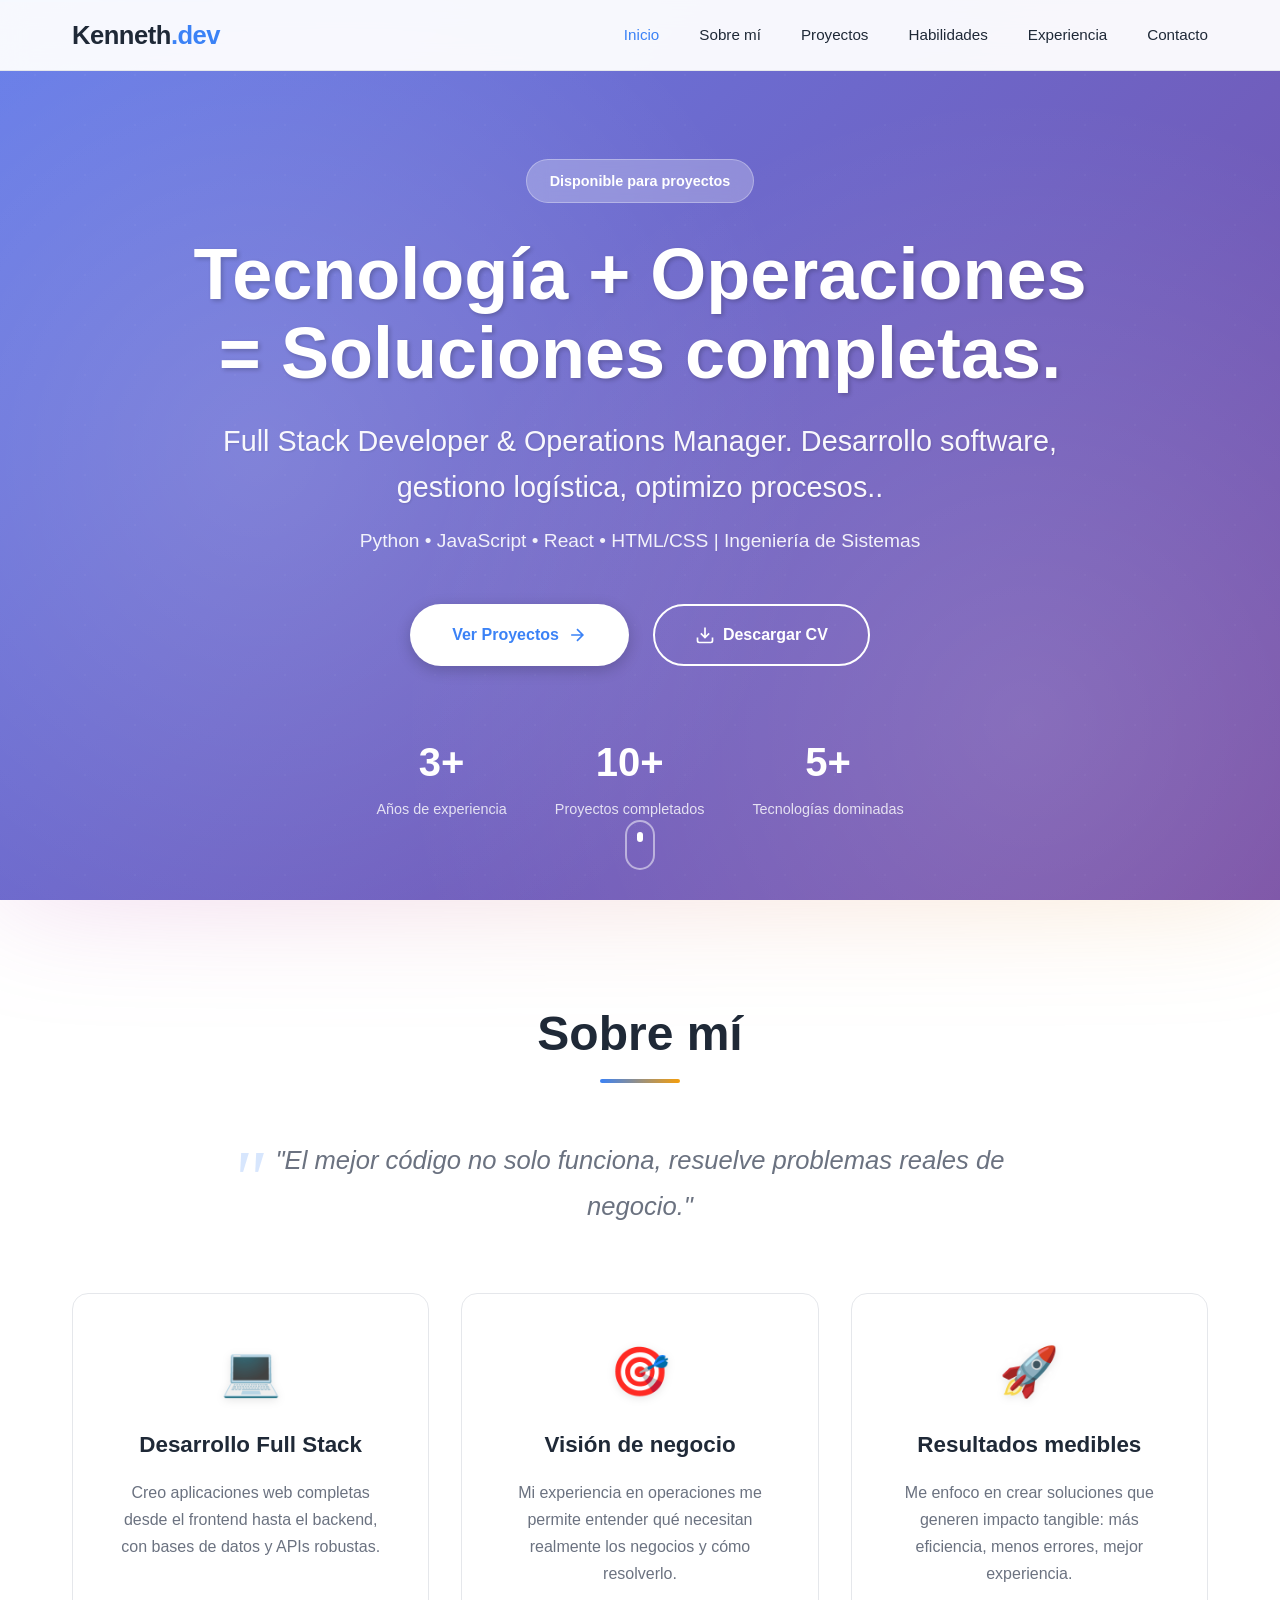
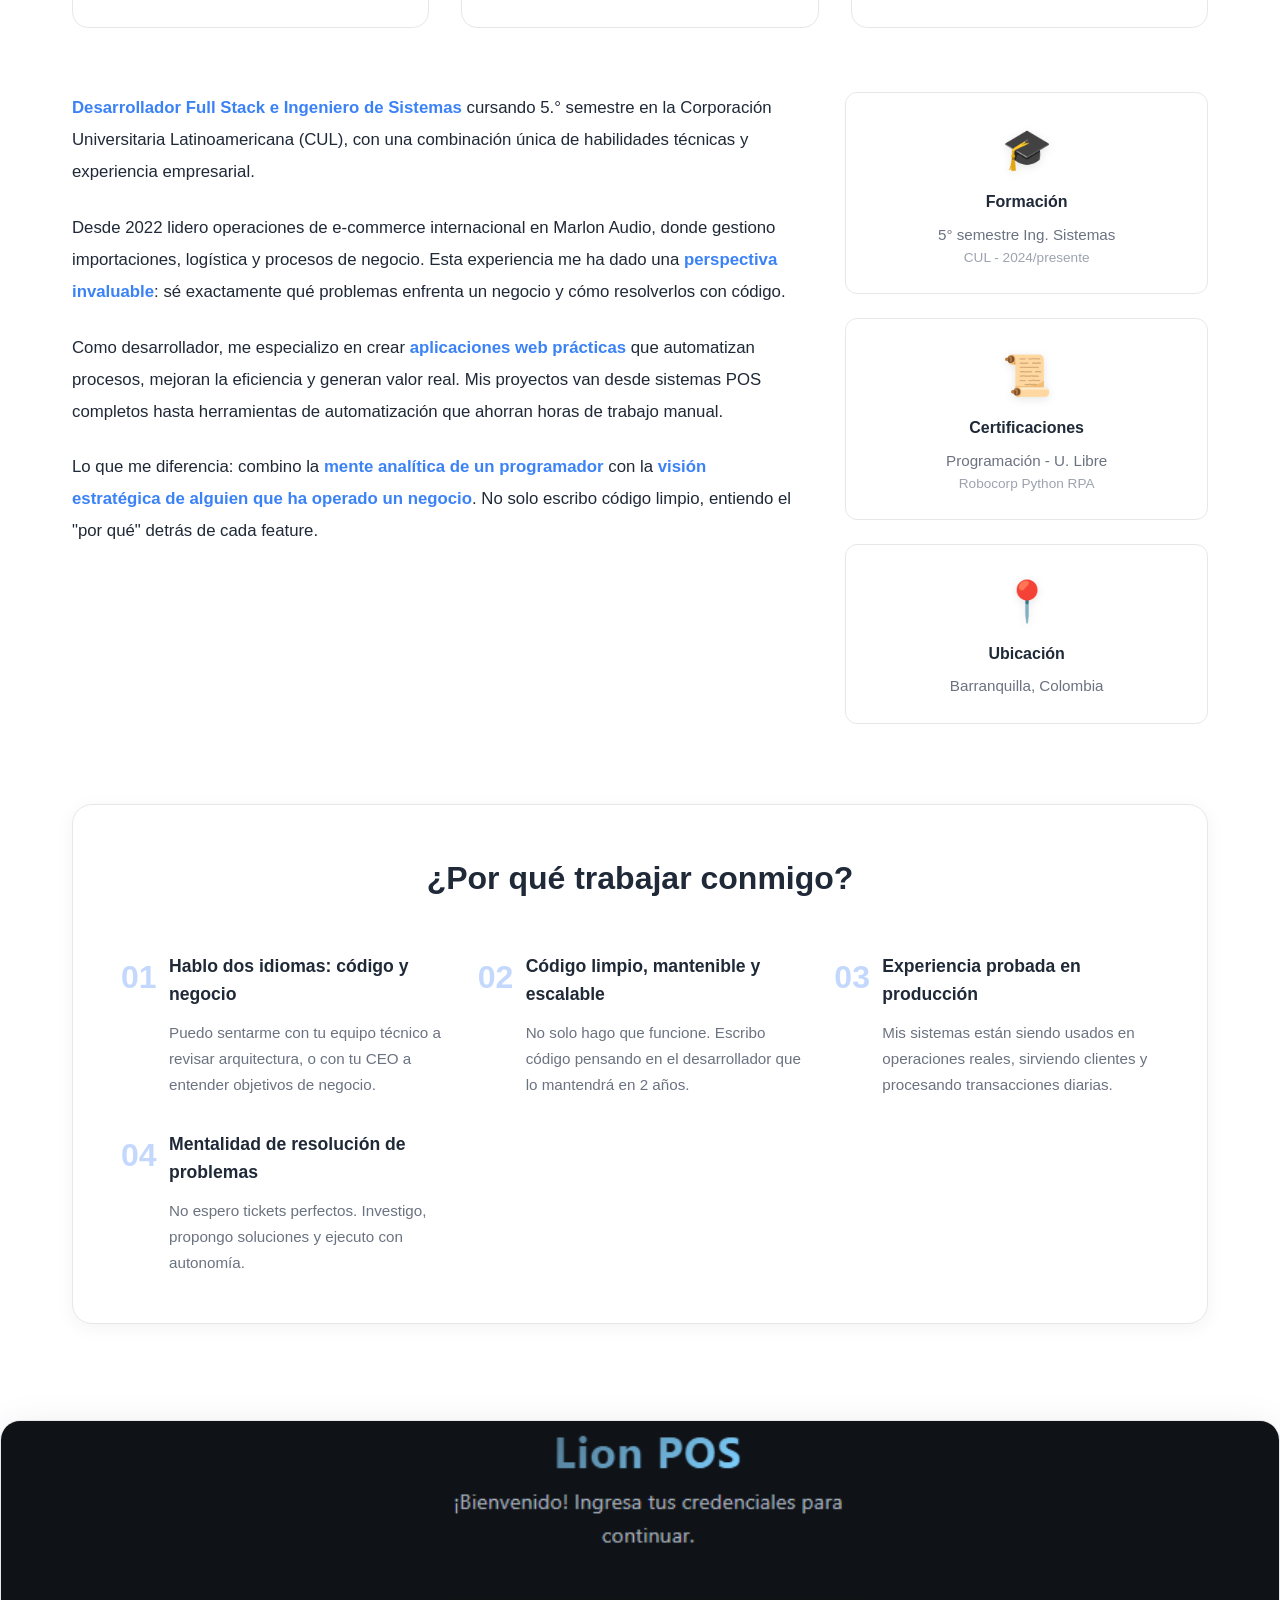
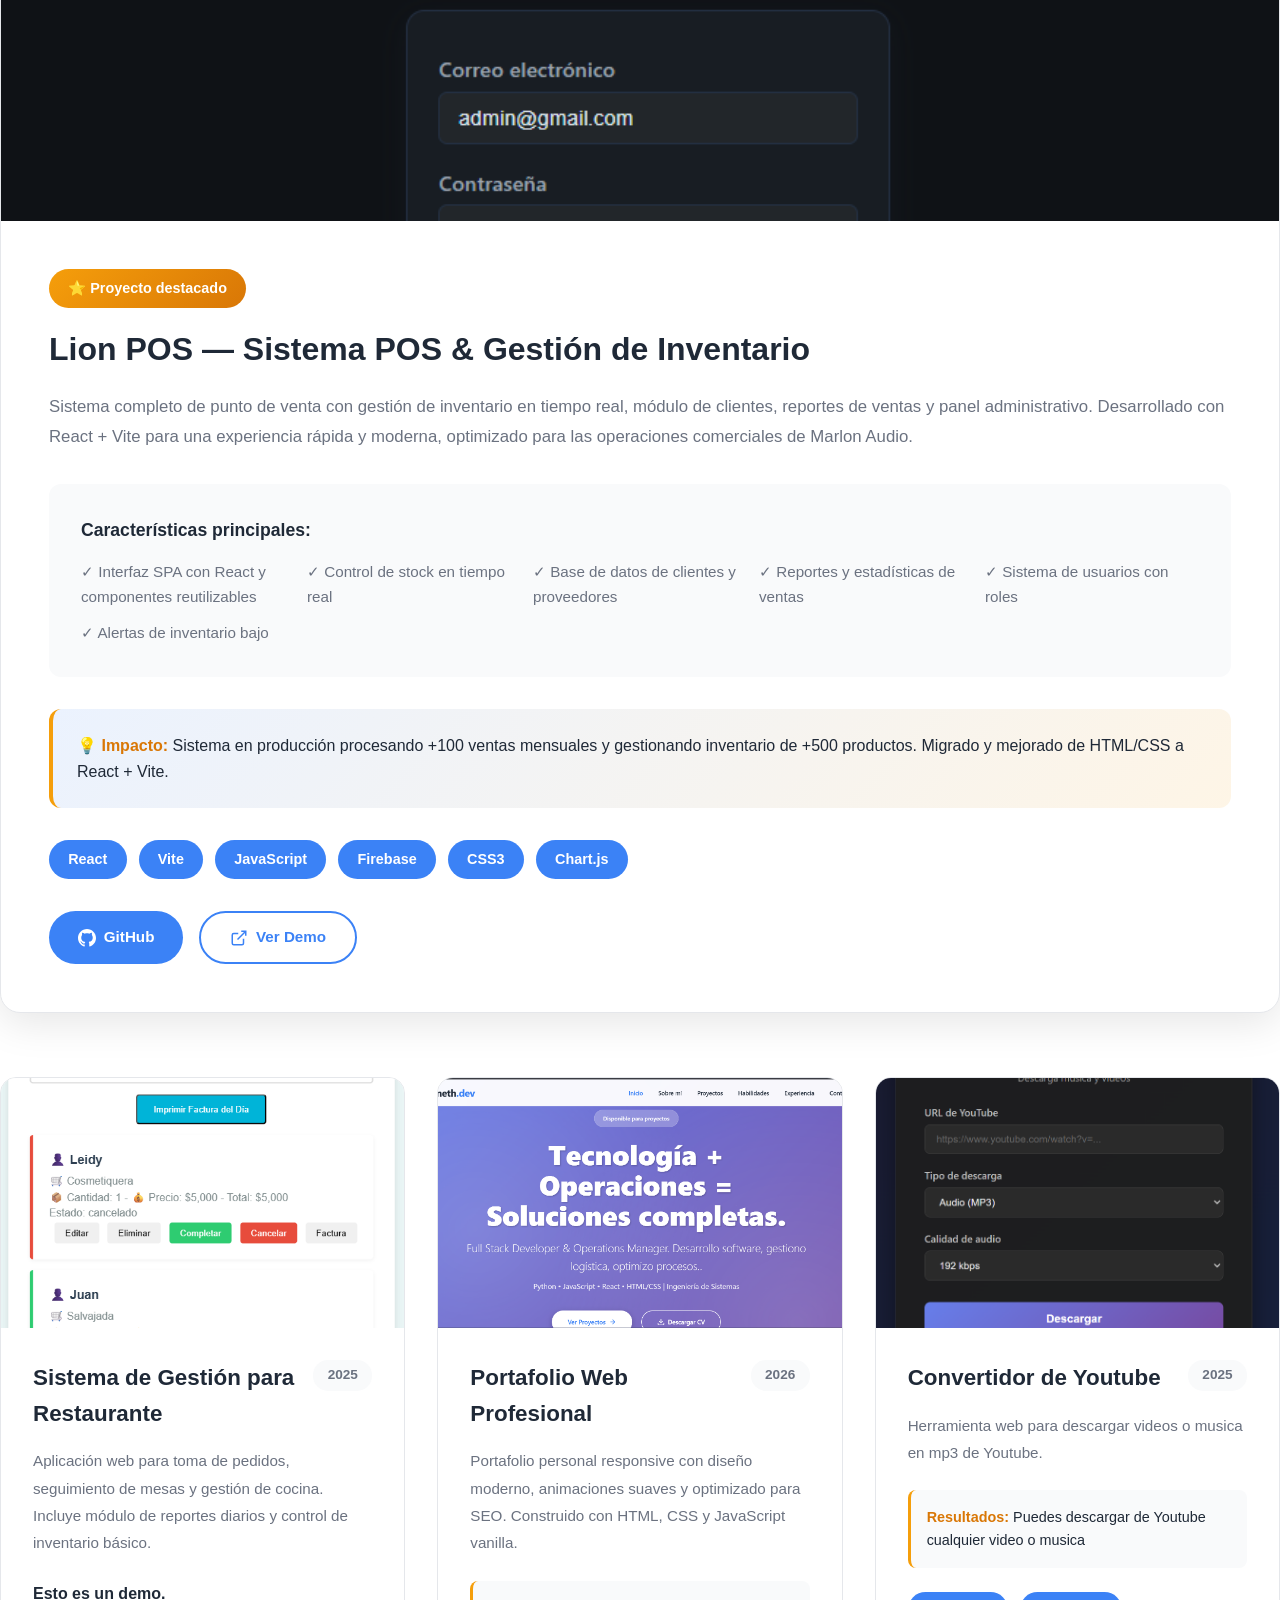
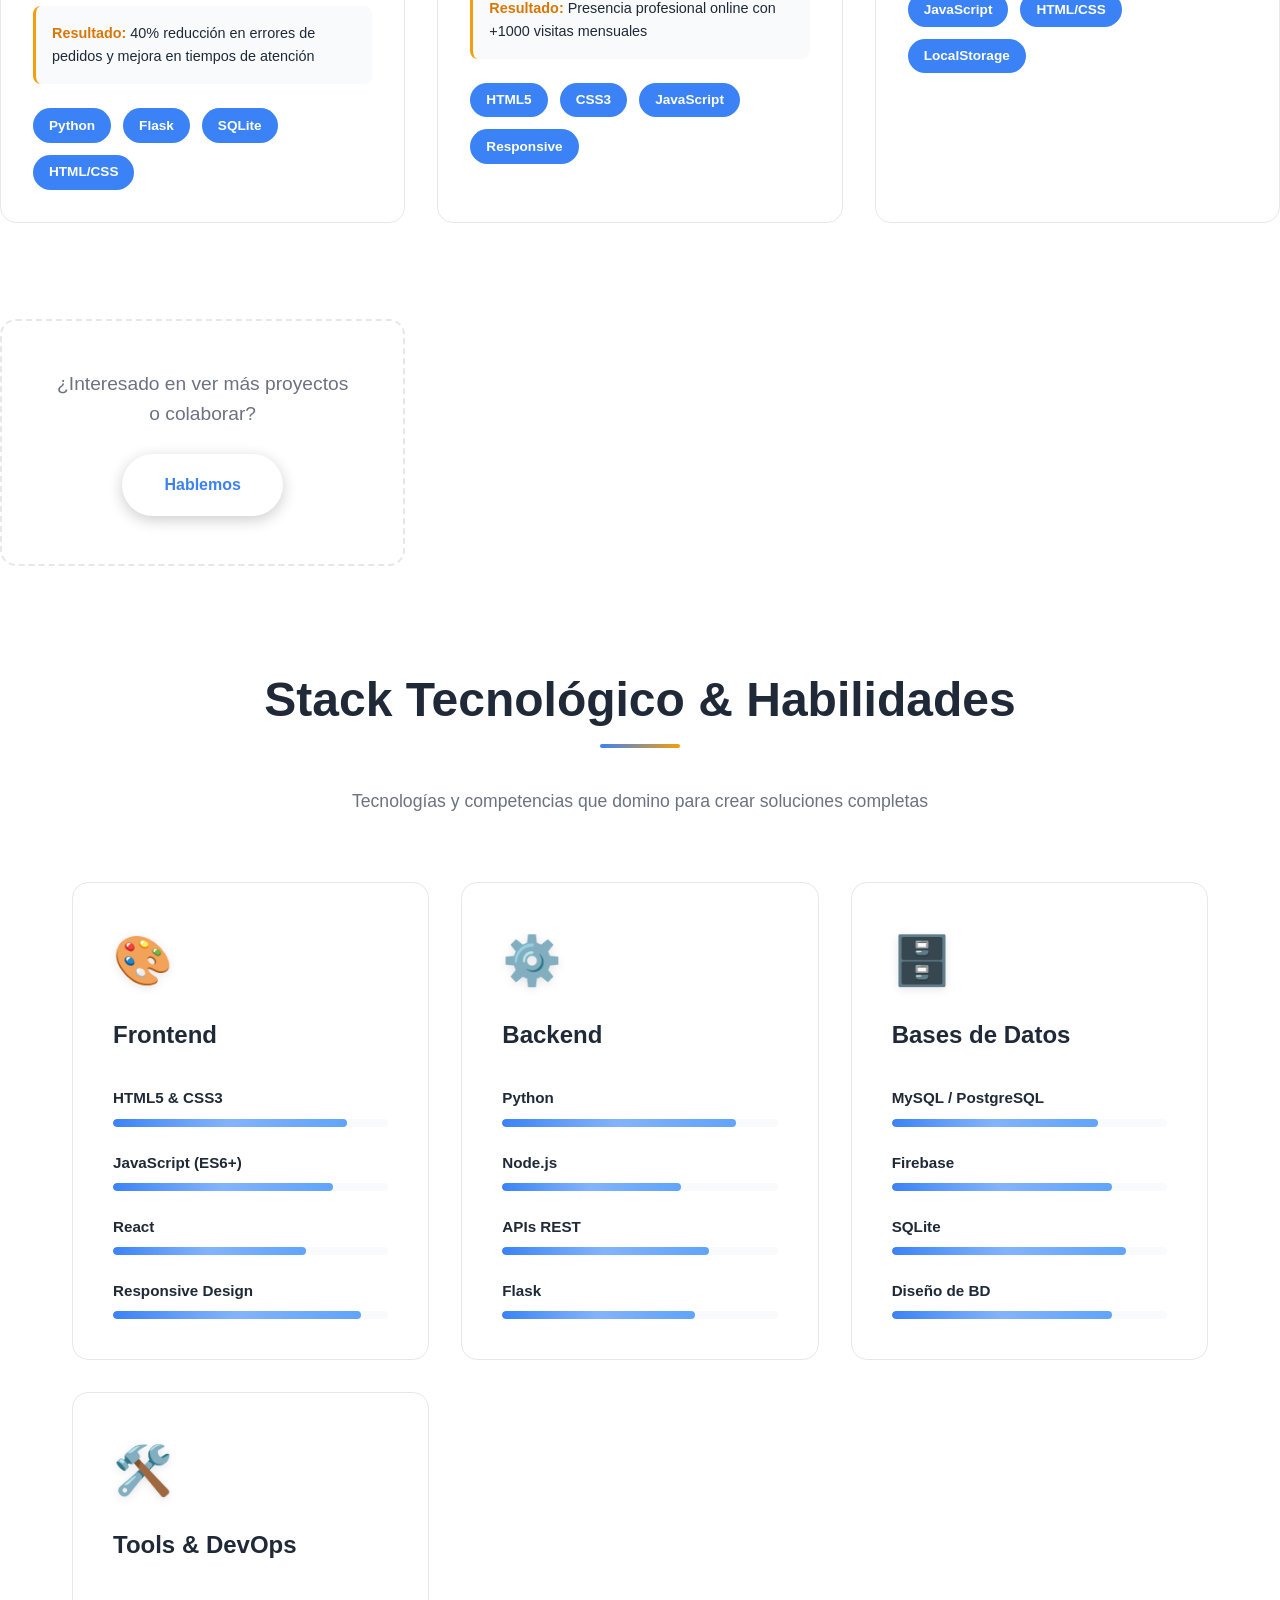
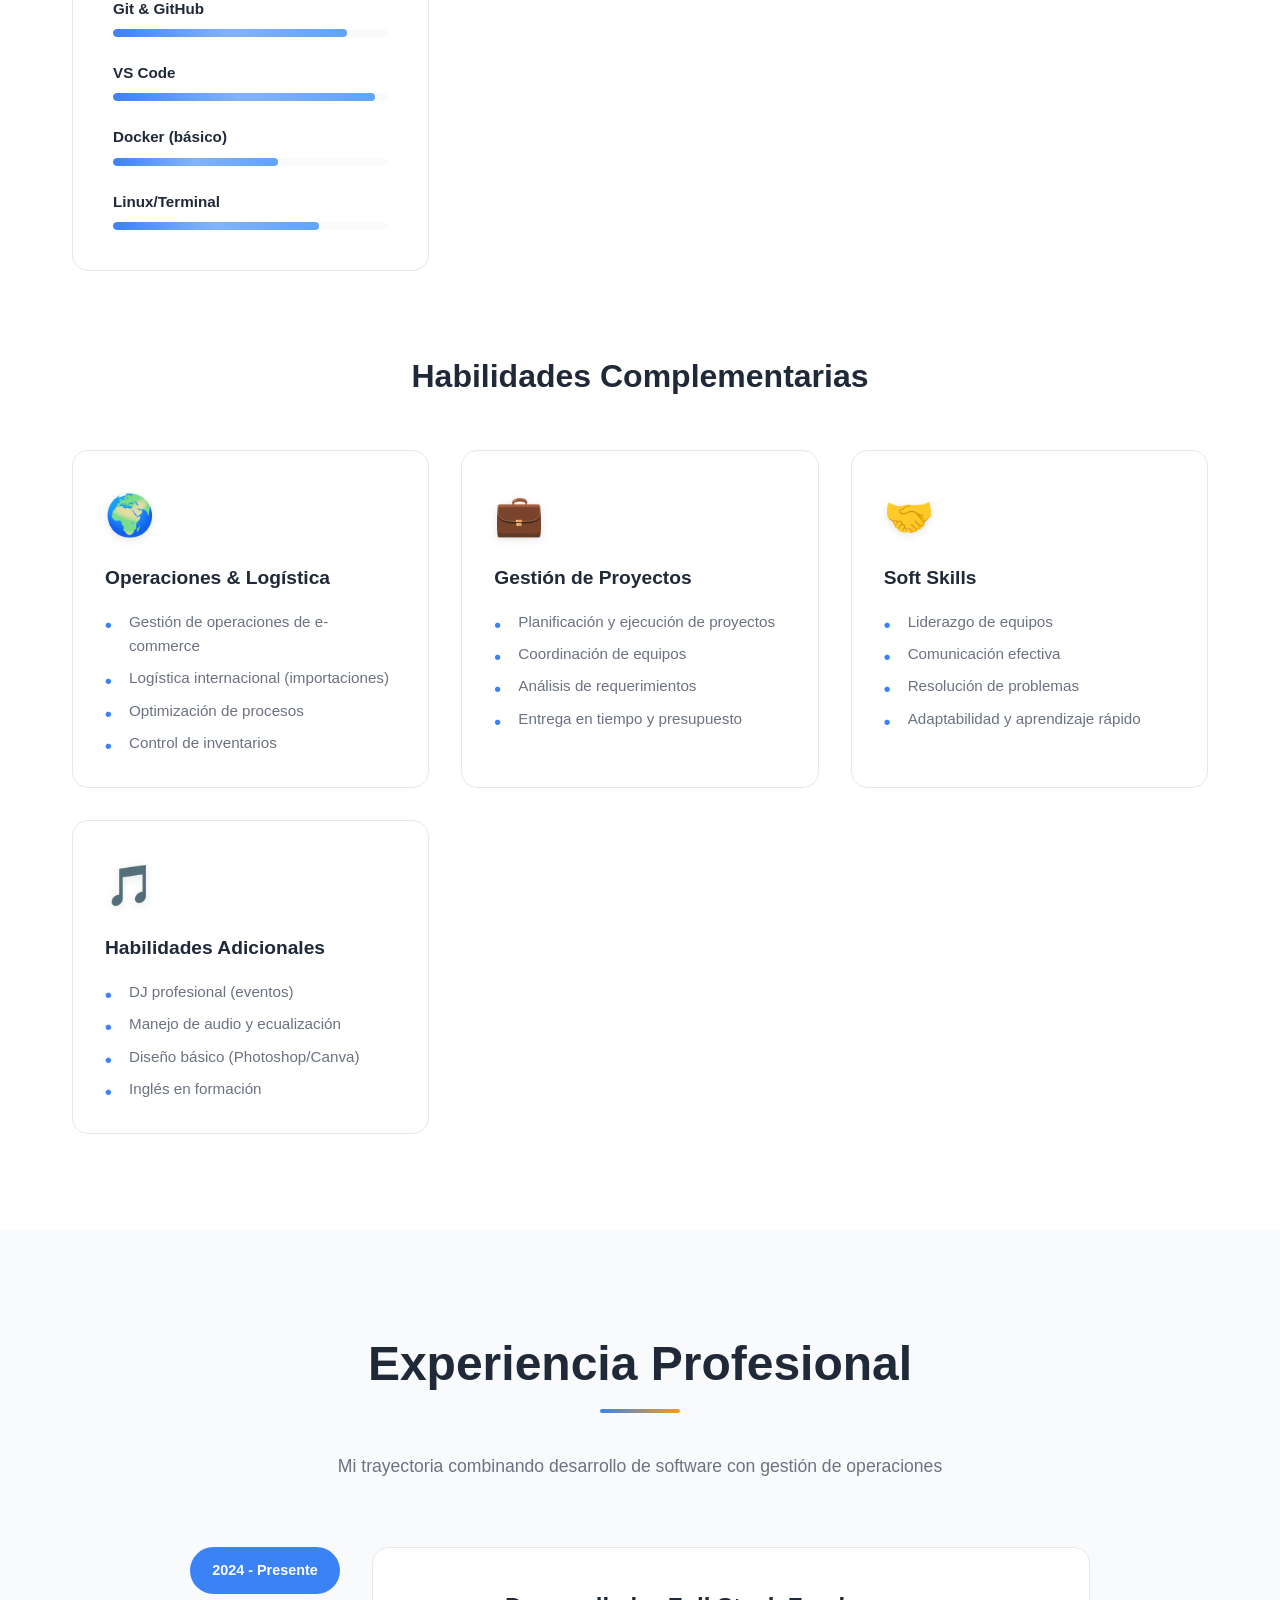
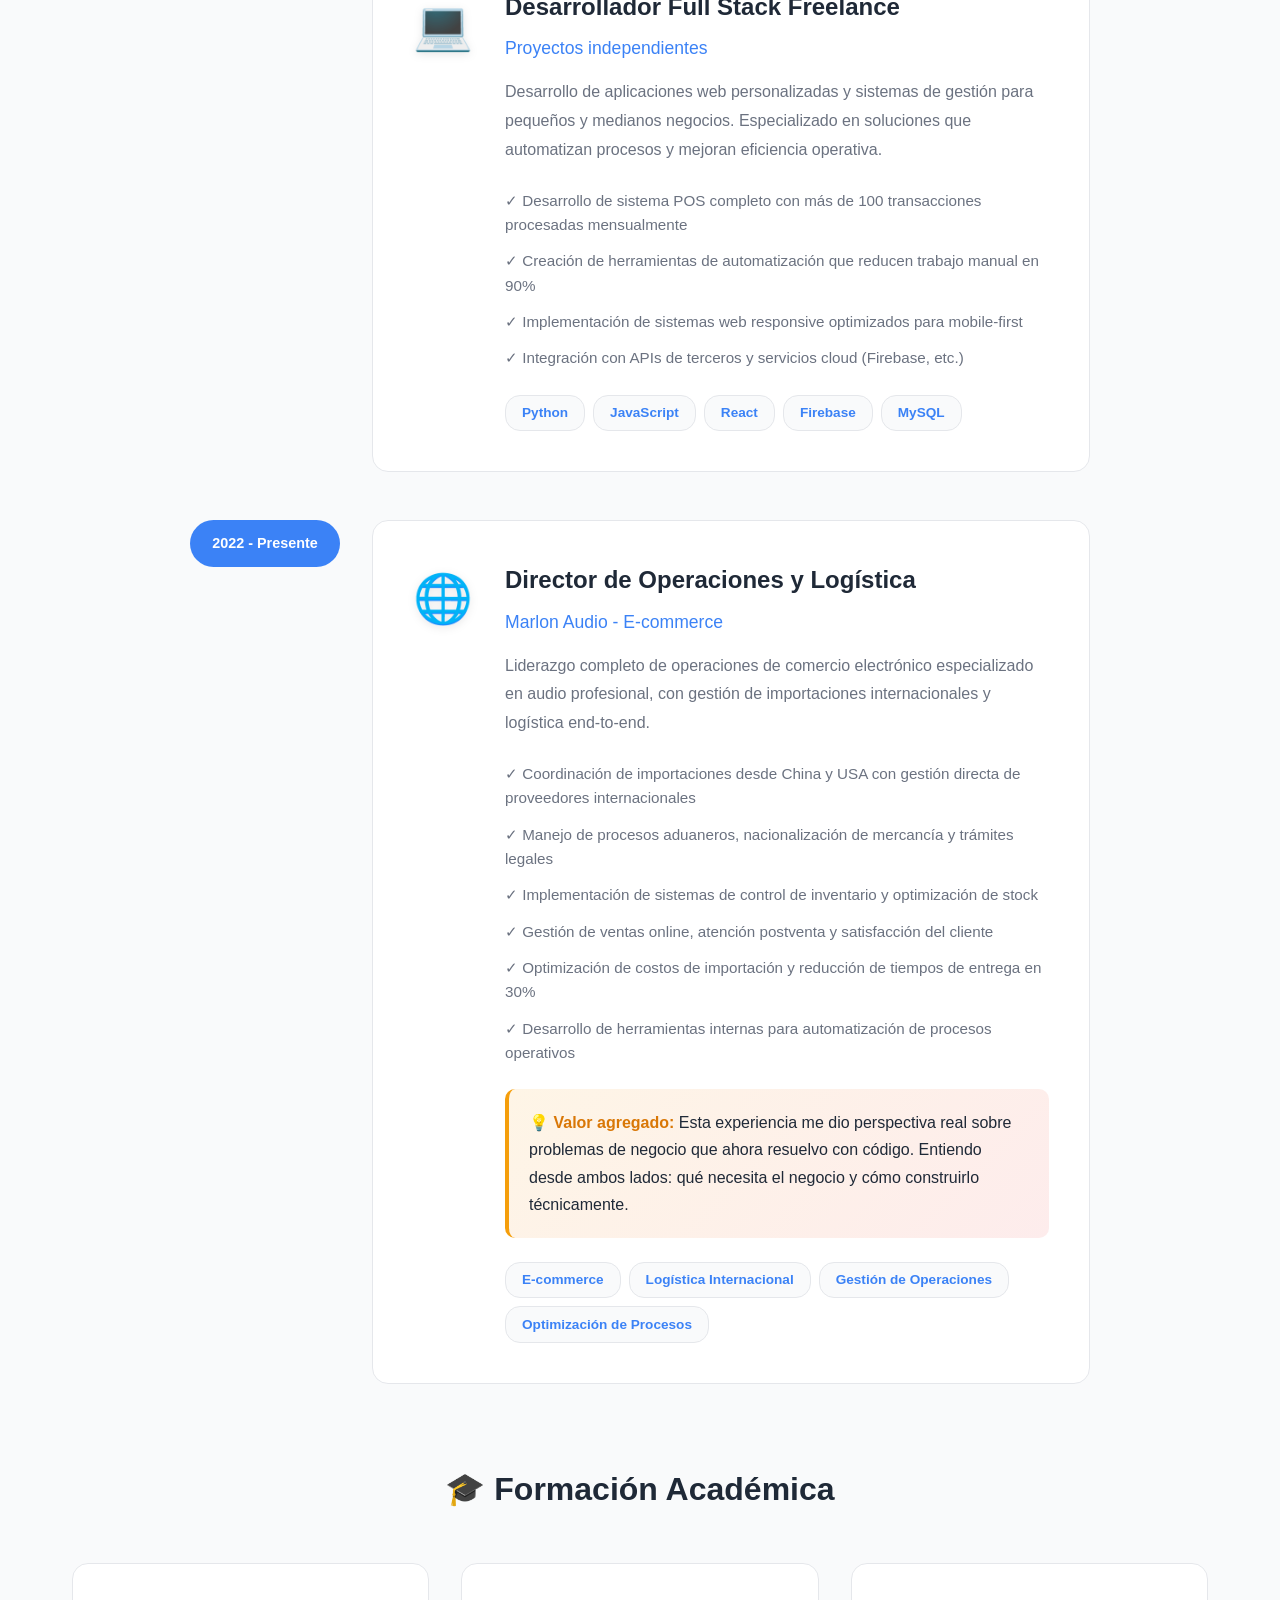
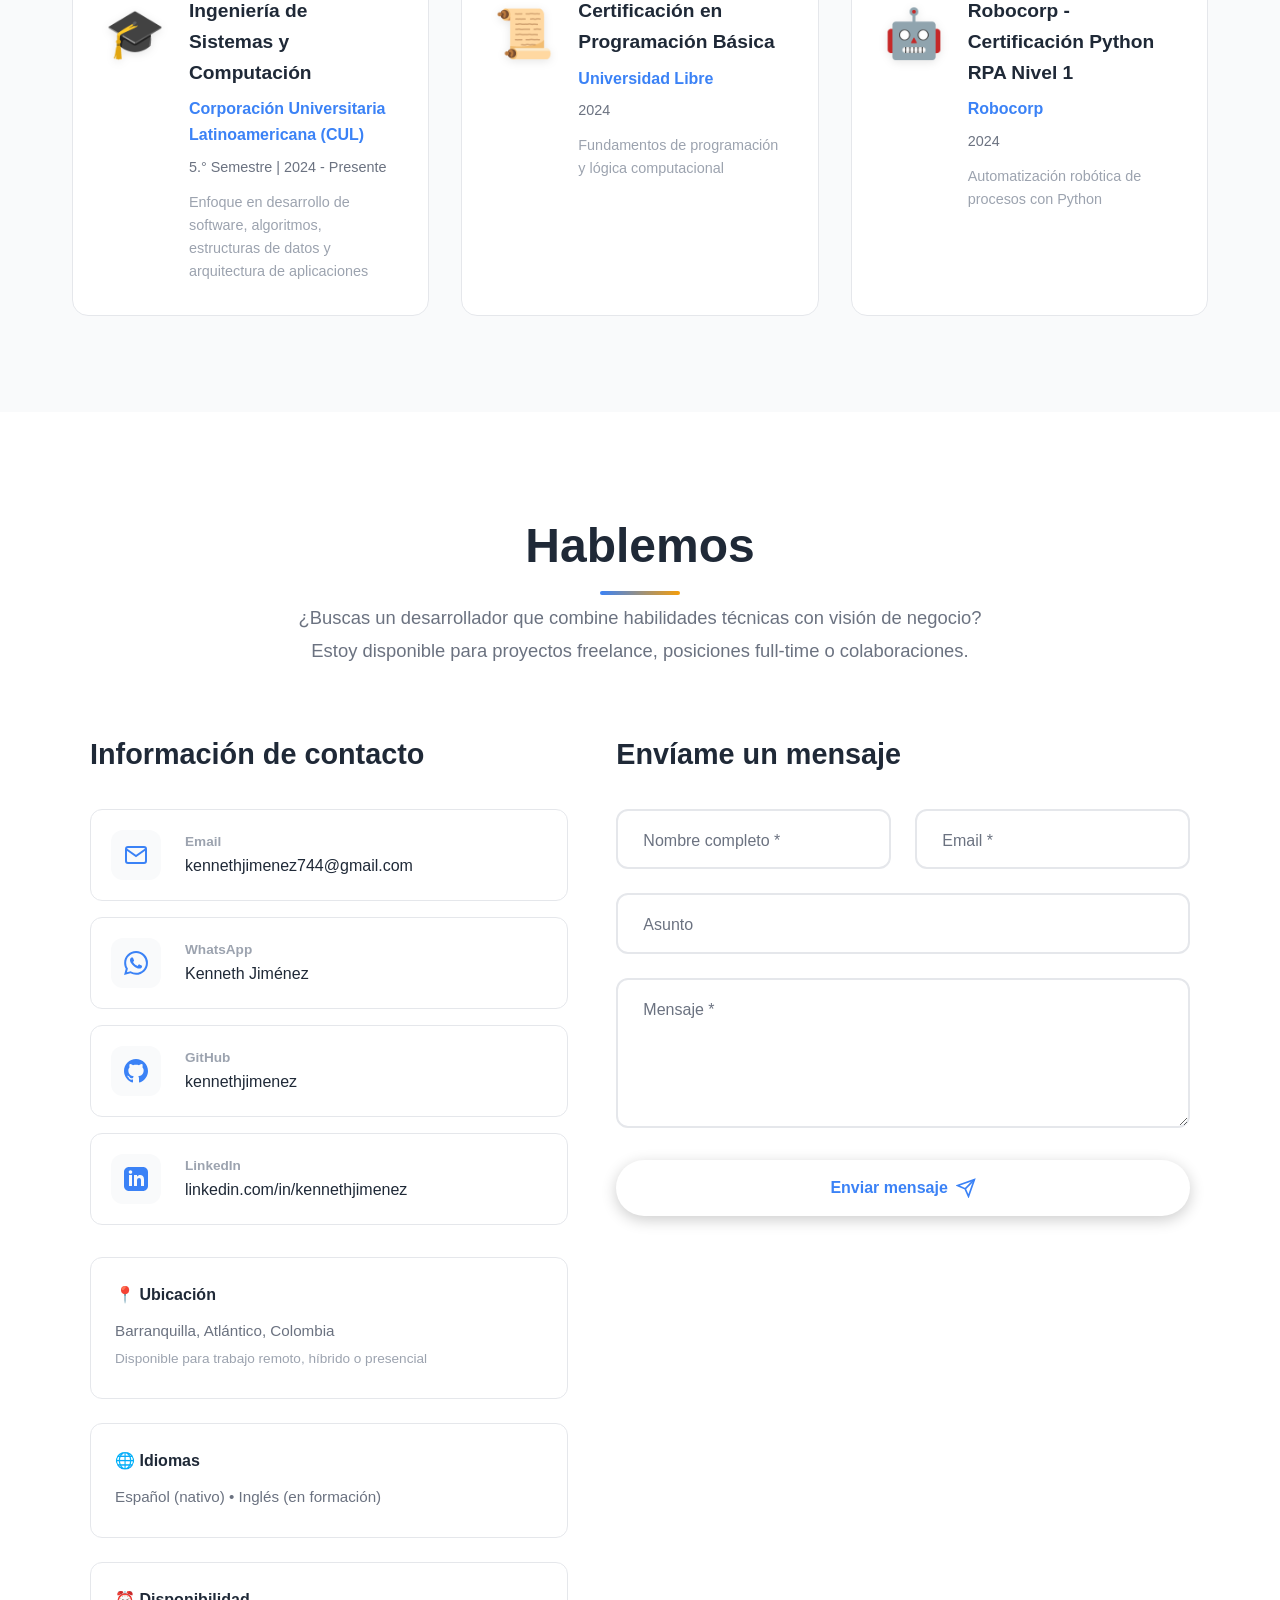
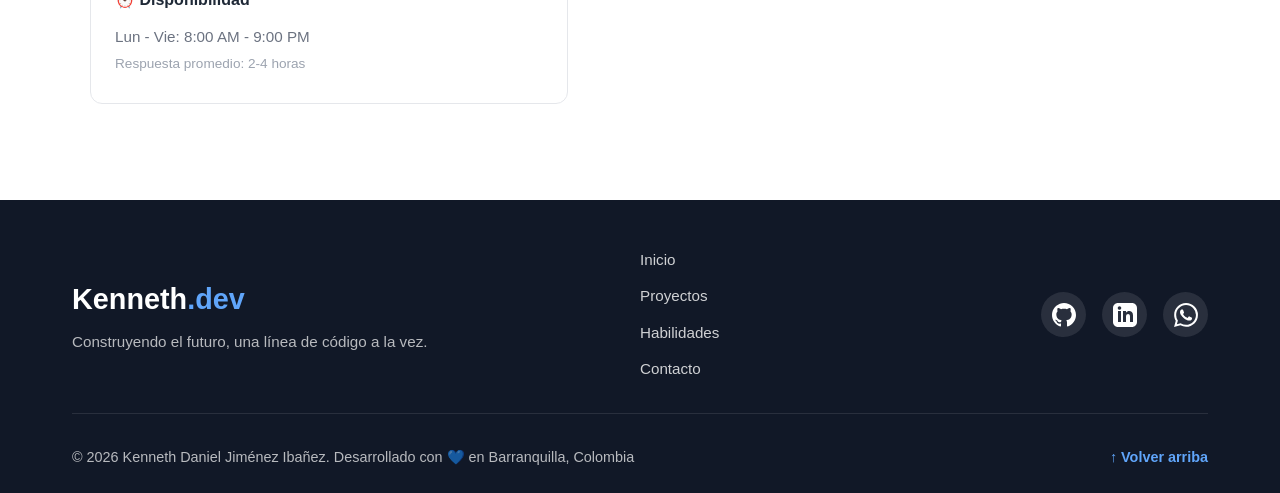
==== commit e10d21e7: "✏️ Proyectos: actualizar LionPOS a React + Vite" ====
--- a/index.html
+++ b/index.html
@@ -162,68 +162,68 @@
             </div>
         </div>
     </section>
-
-    <!-- Proyectos con imágenes -->
-    <section id="proyectos" class="section section-alt">
-        <div class="container">
-            <h2 class="section-title">Proyectos</h2>
-            <p class="section-intro">Aplicaciones web y sistemas que he desarrollado para resolver problemas reales</p>
-
-            <!-- Proyecto destacado con imagen grande -->
-            <div class="project-featured fade-in-up">
-                <a href="https://keneth121.github.io/Lion-Pos1/" target="_blank" class="project-image-link">
-                    <div class="project-image-wrapper">
-                        <img src="IMG/Panel Inicio Secion }.png" alt="Sistema POS" class="project-image">
-                        <div class="project-overlay">
-                            <span class="overlay-text">Ver proyecto →</span>
-                        </div>
-                    </div>
-                </a>
-                <div class="project-featured-content">
-                    <div class="project-badge">⭐ Proyecto destacado</div>
-                    <h3>Sistema POS & Gestión de Inventario</h3>
-                    <p class="project-description">Sistema completo de punto de venta con gestión de inventario en tiempo real, módulo de clientes, reportes de ventas y panel administrativo. Desarrollado desde cero para optimizar operaciones comerciales de Marlon Audio.</p>
-                    
-                    <div class="project-features">
-                        <h4>Características principales:</h4>
-                        <div class="features-grid">
-                            <div class="feature-item">✓ Interfaz intuitiva para registro de ventas</div>
-                            <div class="feature-item">✓ Control de stock en tiempo real</div>
-                            <div class="feature-item">✓ Base de datos de clientes y proveedores</div>
-                            <div class="feature-item">✓ Reportes y estadísticas de ventas</div>
-                            <div class="feature-item">✓ Sistema de usuarios con roles</div>
-                            <div class="feature-item">✓ Alertas de inventario bajo</div>
-                        </div>
-                    </div>
-
-                    <div class="project-impact-box">
-                        <strong>💡 Impacto:</strong> Sistema usado actualmente en producción, procesando +100 ventas mensuales y gestionando inventario de +500 productos
-                    </div>
-
-                    <div class="project-tech">
-                        <span>JavaScript</span>
-                        <span>Firebase</span>
-                        <span>HTML5/CSS3</span>
-                        <span>LocalStorage</span>
-                        <span>Chart.js</span>
-                    </div>
-
-                    <div class="project-links">
-                        <a href="https://github.com/keneth121/Lion-Pos1.git" target="_blank" class="project-link primary">
-                            <svg width="18" height="18" viewBox="0 0 24 24" fill="currentColor">
-                                <path d="M12 0c-6.626 0-12 5.373-12 12 0 5.302 3.438 9.8 8.207 11.387.599.111.793-.261.793-.577v-2.234c-3.338.726-4.033-1.416-4.033-1.416-.546-1.387-1.333-1.756-1.333-1.756-1.089-.745.083-.729.083-.729 1.205.084 1.839 1.237 1.839 1.237 1.07 1.834 2.807 1.304 3.492.997.107-.775.418-1.305.762-1.604-2.665-.305-5.467-1.334-5.467-5.931 0-1.311.469-2.381 1.236-3.221-.124-.303-.535-1.524.117-3.176 0 0 1.008-.322 3.301 1.23.957-.266 1.983-.399 3.003-.404 1.02.005 2.047.138 3.006.404 2.291-1.552 3.297-1.23 3.297-1.23.653 1.653.242 2.874.118 3.176.77.84 1.235 1.911 1.235 3.221 0 4.609-2.807 5.624-5.479 5.921.43.372.823 1.102.823 2.222v3.293c0 .319.192.694.801.576 4.765-1.589 8.199-6.086 8.199-11.386 0-6.627-5.373-12-12-12z"/>
-                            </svg>
-                            GitHub
-                        </a>
-                        <a href="https://keneth121.github.io/Lion-Pos1/" target="_blank" class="project-link secondary">
-                            <svg width="18" height="18" viewBox="0 0 24 24" fill="none" stroke="currentColor" stroke-width="2">
-                                <path d="M18 13v6a2 2 0 0 1-2 2H5a2 2 0 0 1-2-2V8a2 2 0 0 1 2-2h6M15 3h6v6M10 14L21 3"/>
-                            </svg>
-                            Ver Demo
-                        </a>
-                    </div>
-                </div>
-            </div>
+ <!-- Proyecto destacado con imagen grande -->
+<div class="project-featured fade-in-up">
+    <a href="https://keneth121.github.io/Lion-Pos1/" target="_blank" class="project-image-link">
+        <div class="project-image-wrapper">
+            <img src="IMG/Panel Inicio Secion }.png" alt="Sistema POS" class="project-image">
+            <div class="project-overlay">
+                <span class="overlay-text">Ver proyecto →</span>
+            </div>
+        </div>
+    </a>
+    <div class="project-featured-content">
+        <div class="project-badge">⭐ Proyecto destacado</div>
+        <h3>Lion POS — Sistema POS & Gestión de Inventario</h3>
+        <p class="project-description">
+            Sistema completo de punto de venta con gestión de inventario en tiempo real, módulo de clientes,
+            reportes de ventas y panel administrativo. Desarrollado con React + Vite para una experiencia
+            rápida y moderna, optimizado para las operaciones comerciales de Marlon Audio.
+        </p>
+
+        <div class="project-features">
+            <h4>Características principales:</h4>
+            <div class="features-grid">
+                <div class="feature-item">✓ Interfaz SPA con React y componentes reutilizables</div>
+                <div class="feature-item">✓ Control de stock en tiempo real</div>
+                <div class="feature-item">✓ Base de datos de clientes y proveedores</div>
+                <div class="feature-item">✓ Reportes y estadísticas de ventas</div>
+                <div class="feature-item">✓ Sistema de usuarios con roles</div>
+                <div class="feature-item">✓ Alertas de inventario bajo</div>
+            </div>
+        </div>
+
+        <div class="project-impact-box">
+            <strong>💡 Impacto:</strong> Sistema en producción procesando +100 ventas mensuales
+            y gestionando inventario de +500 productos. Migrado y mejorado de HTML/CSS a React + Vite.
+        </div>
+
+        <div class="project-tech">
+            <span>React</span>
+            <span>Vite</span>
+            <span>JavaScript</span>
+            <span>Firebase</span>
+            <span>CSS3</span>
+            <span>Chart.js</span>
+        </div>
+
+        <div class="project-links">
+            <a href="https://github.com/keneth121/Lion-Pos1.git" target="_blank" class="project-link primary">
+                <svg width="18" height="18" viewBox="0 0 24 24" fill="currentColor">
+                    <path d="M12 0c-6.626 0-12 5.373-12 12 0 5.302 3.438 9.8 8.207 11.387.599.111.793-.261.793-.577v-2.234c-3.338.726-4.033-1.416-4.033-1.416-.546-1.387-1.333-1.756-1.333-1.756-1.089-.745.083-.729.083-.729 1.205.084 1.839 1.237 1.839 1.237 1.07 1.834 2.807 1.304 3.492.997.107-.775.418-1.305.762-1.604-2.665-.305-5.467-1.334-5.467-5.931 0-1.311.469-2.381 1.236-3.221-.124-.303-.535-1.524.117-3.176 0 0 1.008-.322 3.301 1.23.957-.266 1.983-.399 3.003-.404 1.02.005 2.047.138 3.006.404 2.291-1.552 3.297-1.23 3.297-1.23.653 1.653.242 2.874.118 3.176.77.84 1.235 1.911 1.235 3.221 0 4.609-2.807 5.624-5.479 5.921.43.372.823 1.102.823 2.222v3.293c0 .319.192.694.801.576 4.765-1.589 8.199-6.086 8.199-11.386 0-6.627-5.373-12-12-12z"/>
+                </svg>
+                GitHub
+            </a>
+            <a href="https://keneth121.github.io/Lion-Pos1/" target="_blank" class="project-link secondary">
+                <svg width="18" height="18" viewBox="0 0 24 24" fill="none" stroke="currentColor" stroke-width="2">
+                    <path d="M18 13v6a2 2 0 0 1-2 2H5a2 2 0 0 1-2-2V8a2 2 0 0 1 2-2h6M15 3h6v6M10 14L21 3"/>
+                </svg>
+                Ver Demo
+            </a>
+        </div>
+    </div>
+</div>
+
 
             <!-- Grid de proyectos con imágenes -->
             <div class="projects-grid">
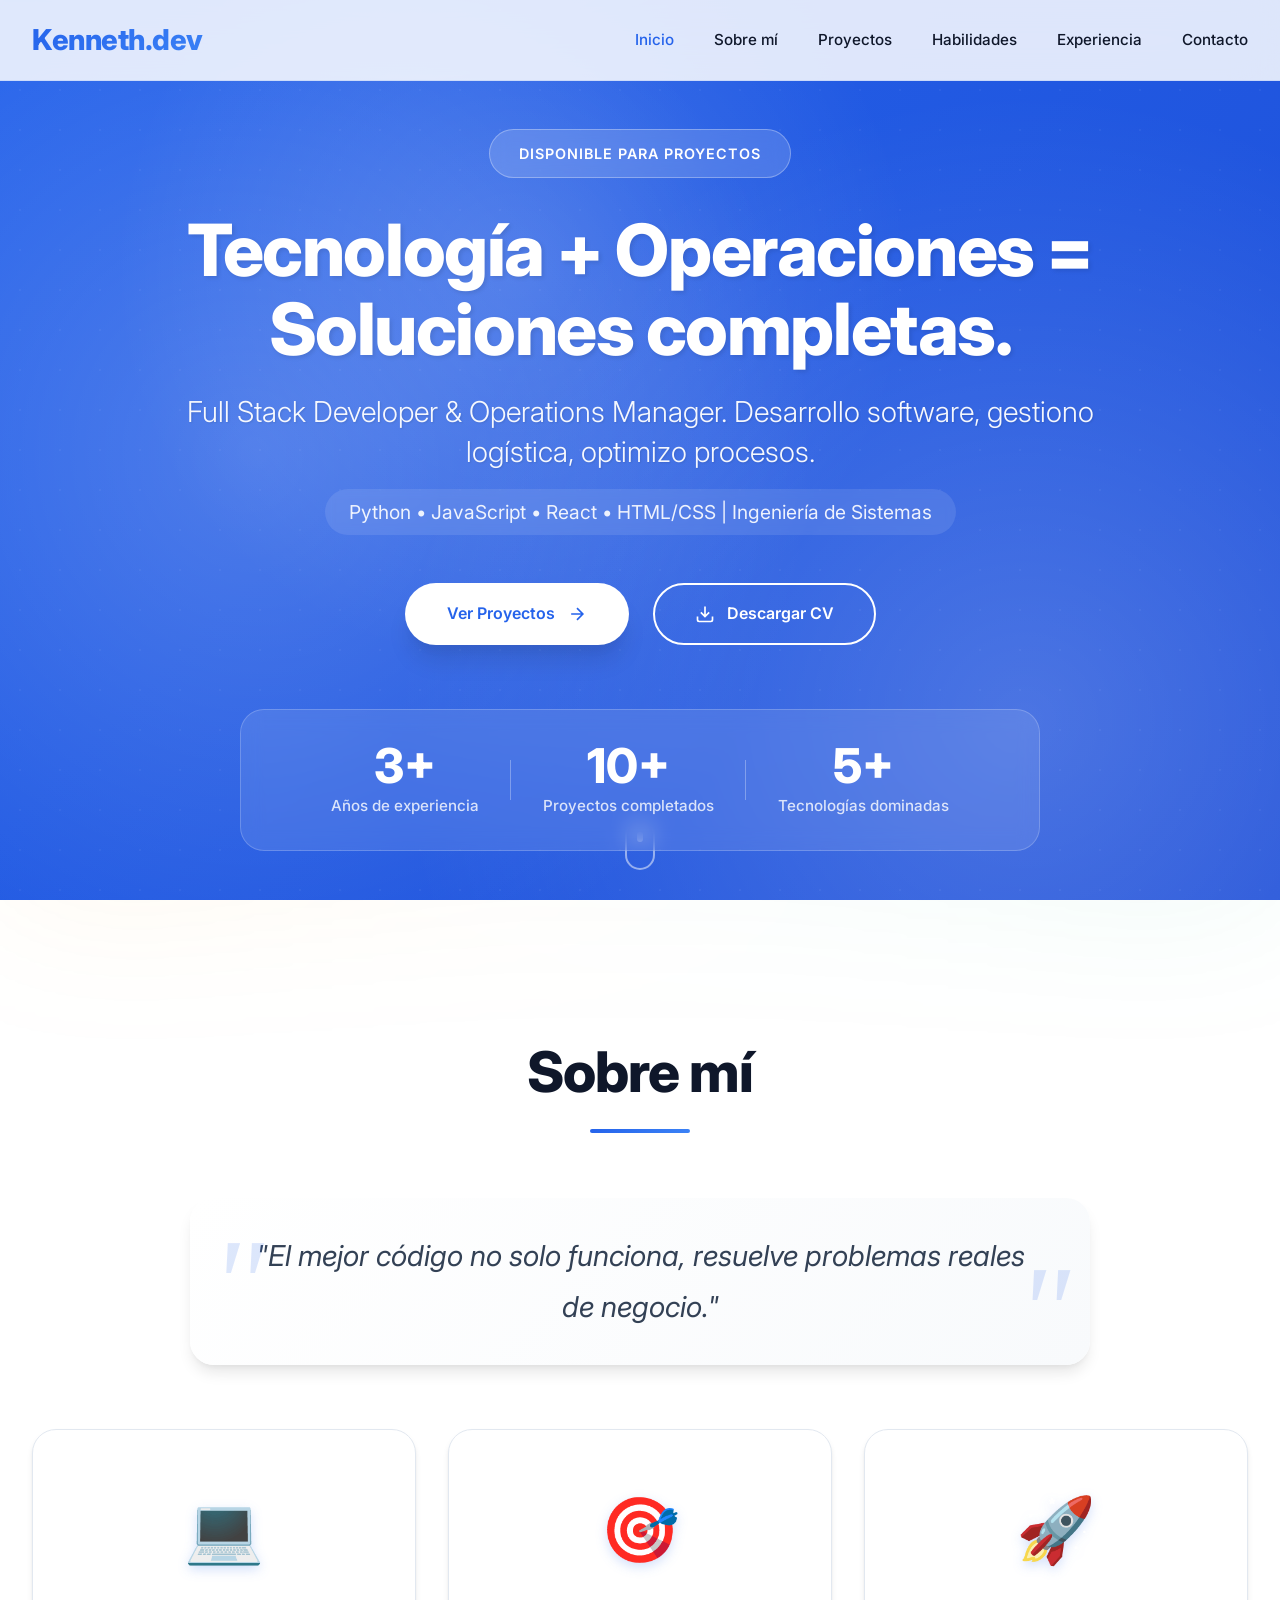
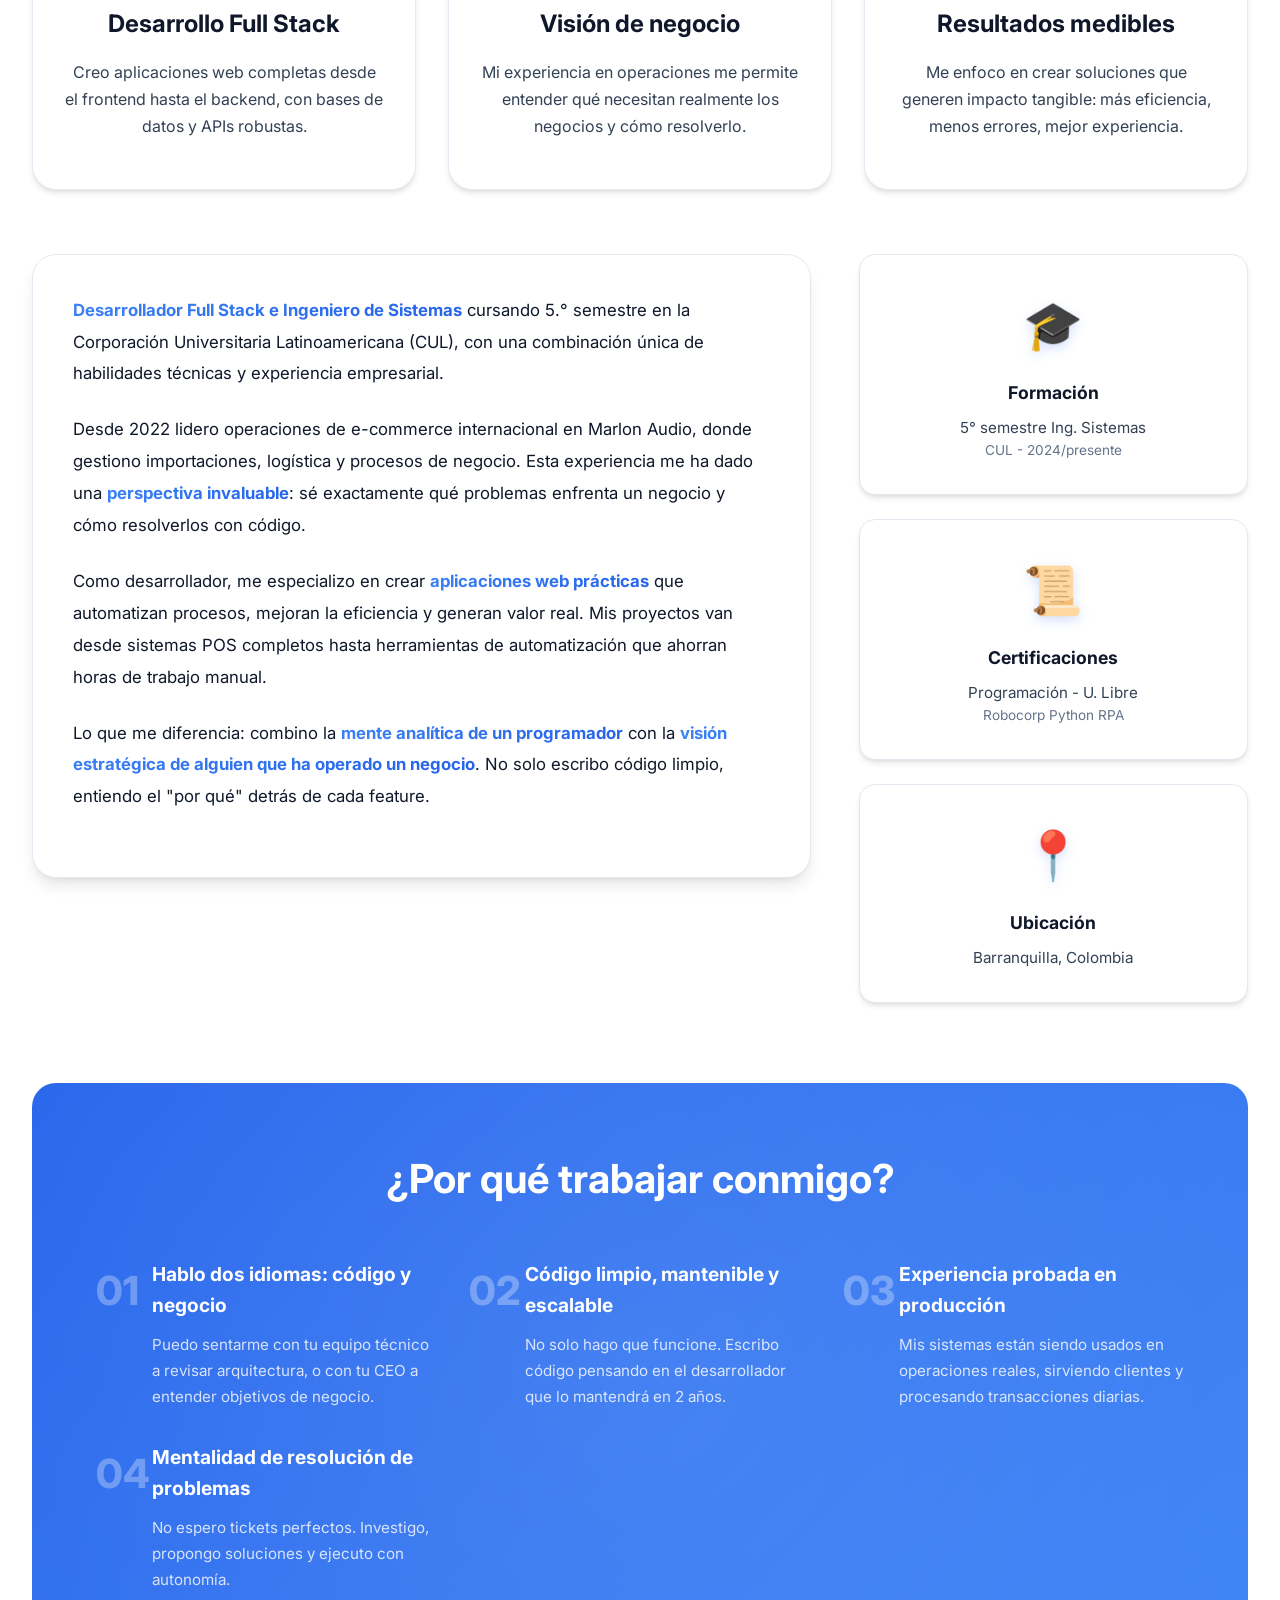
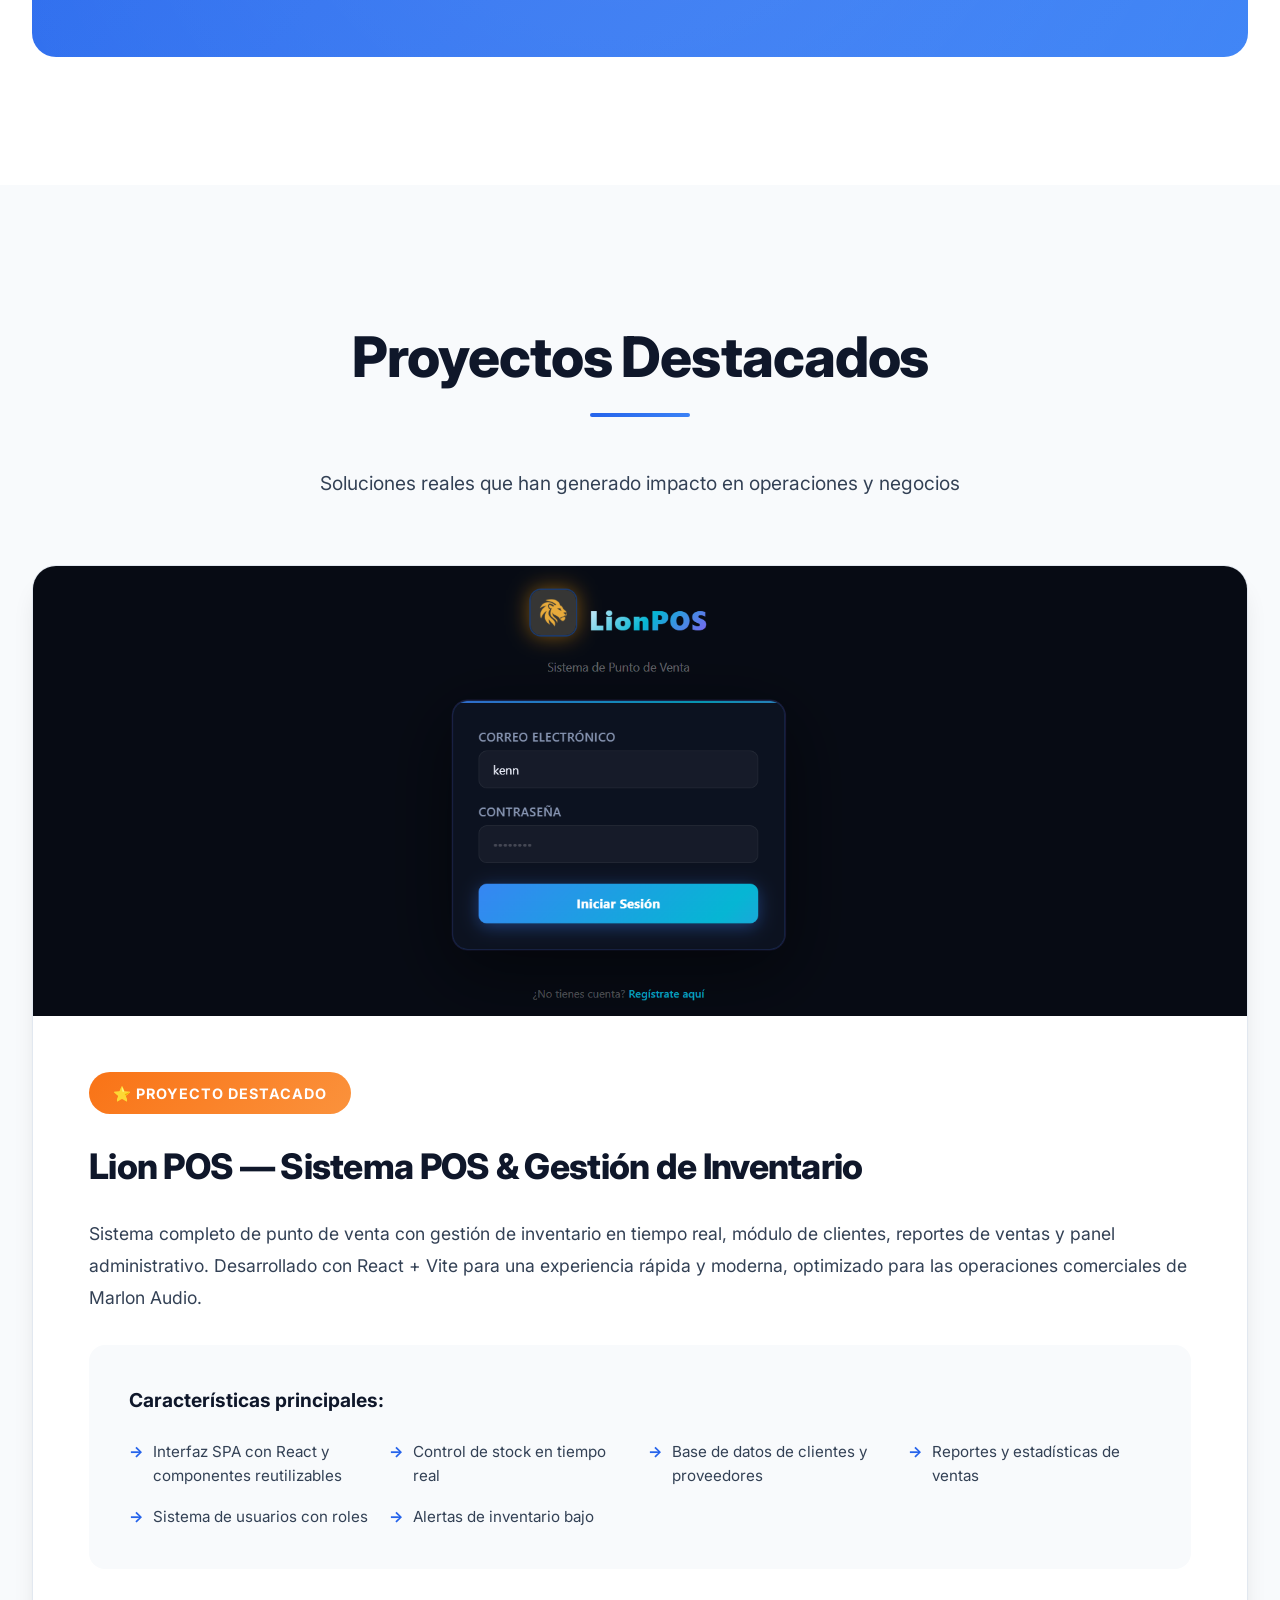
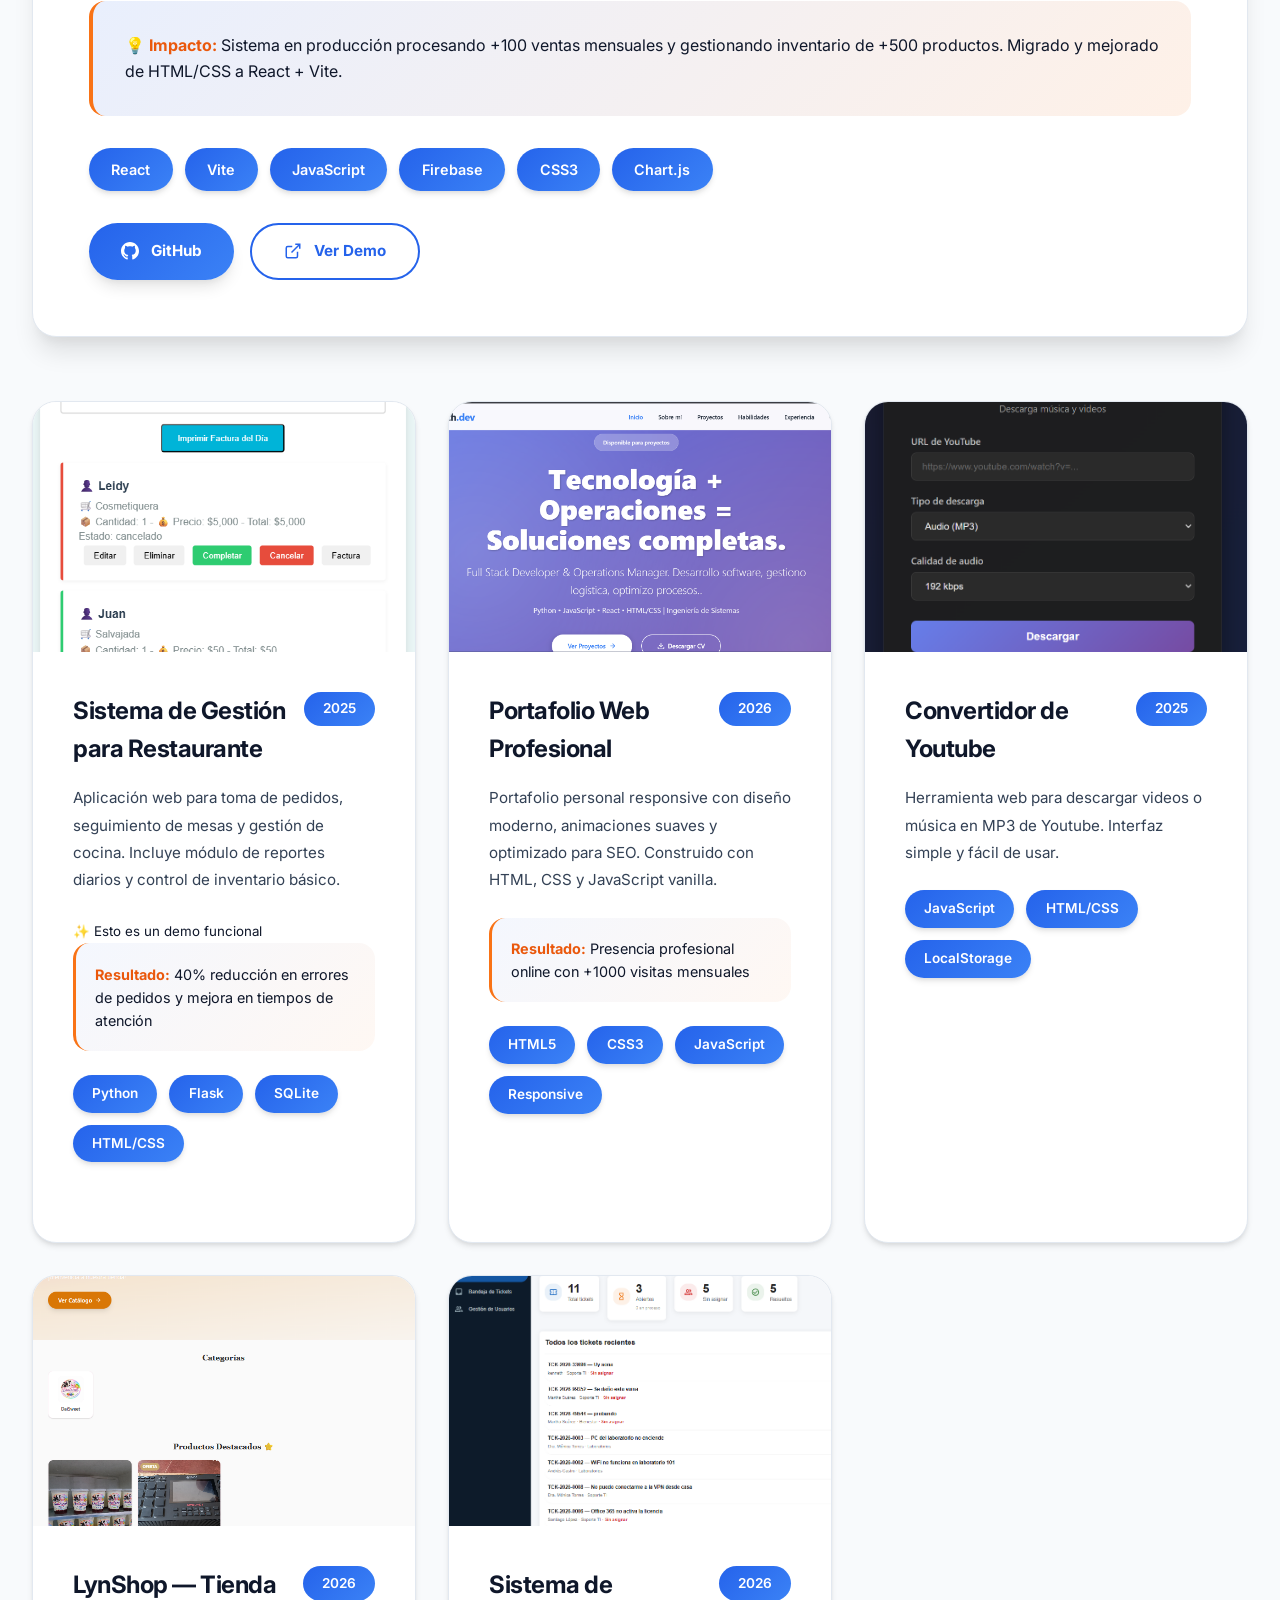
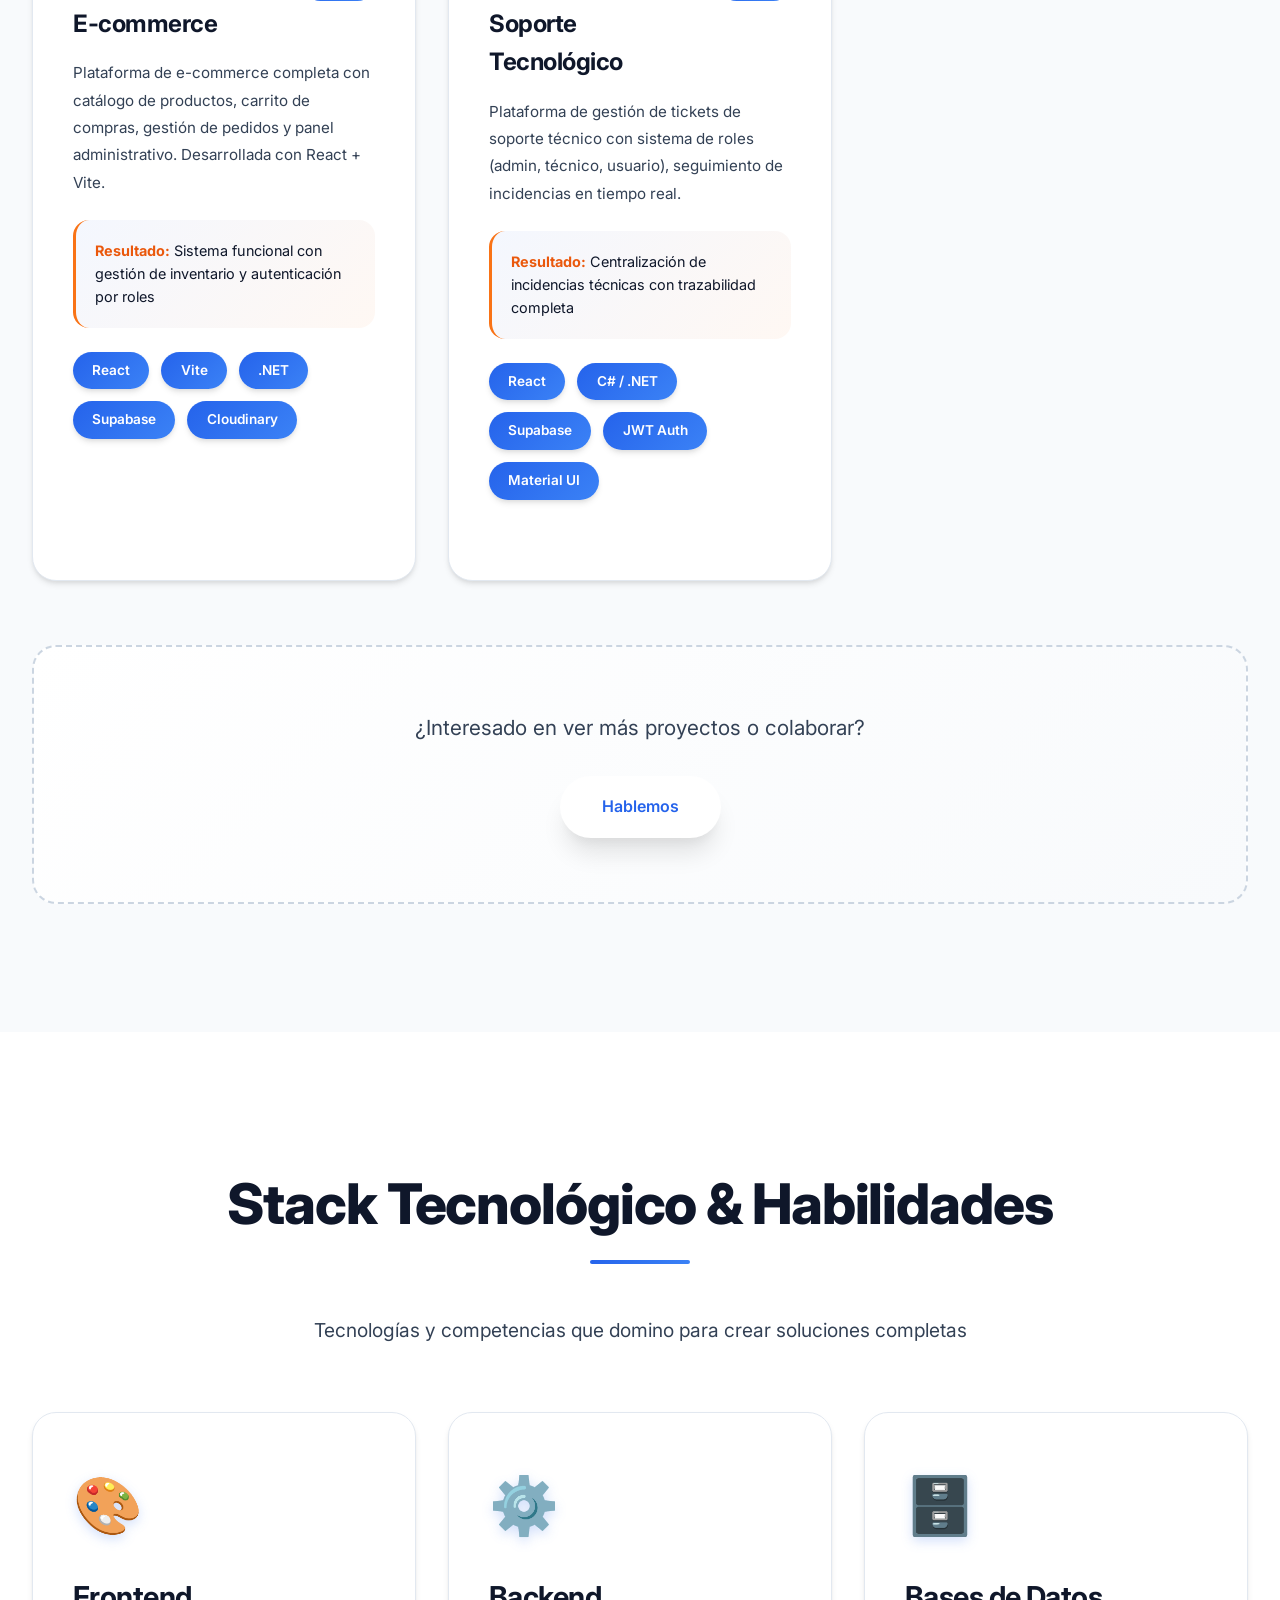
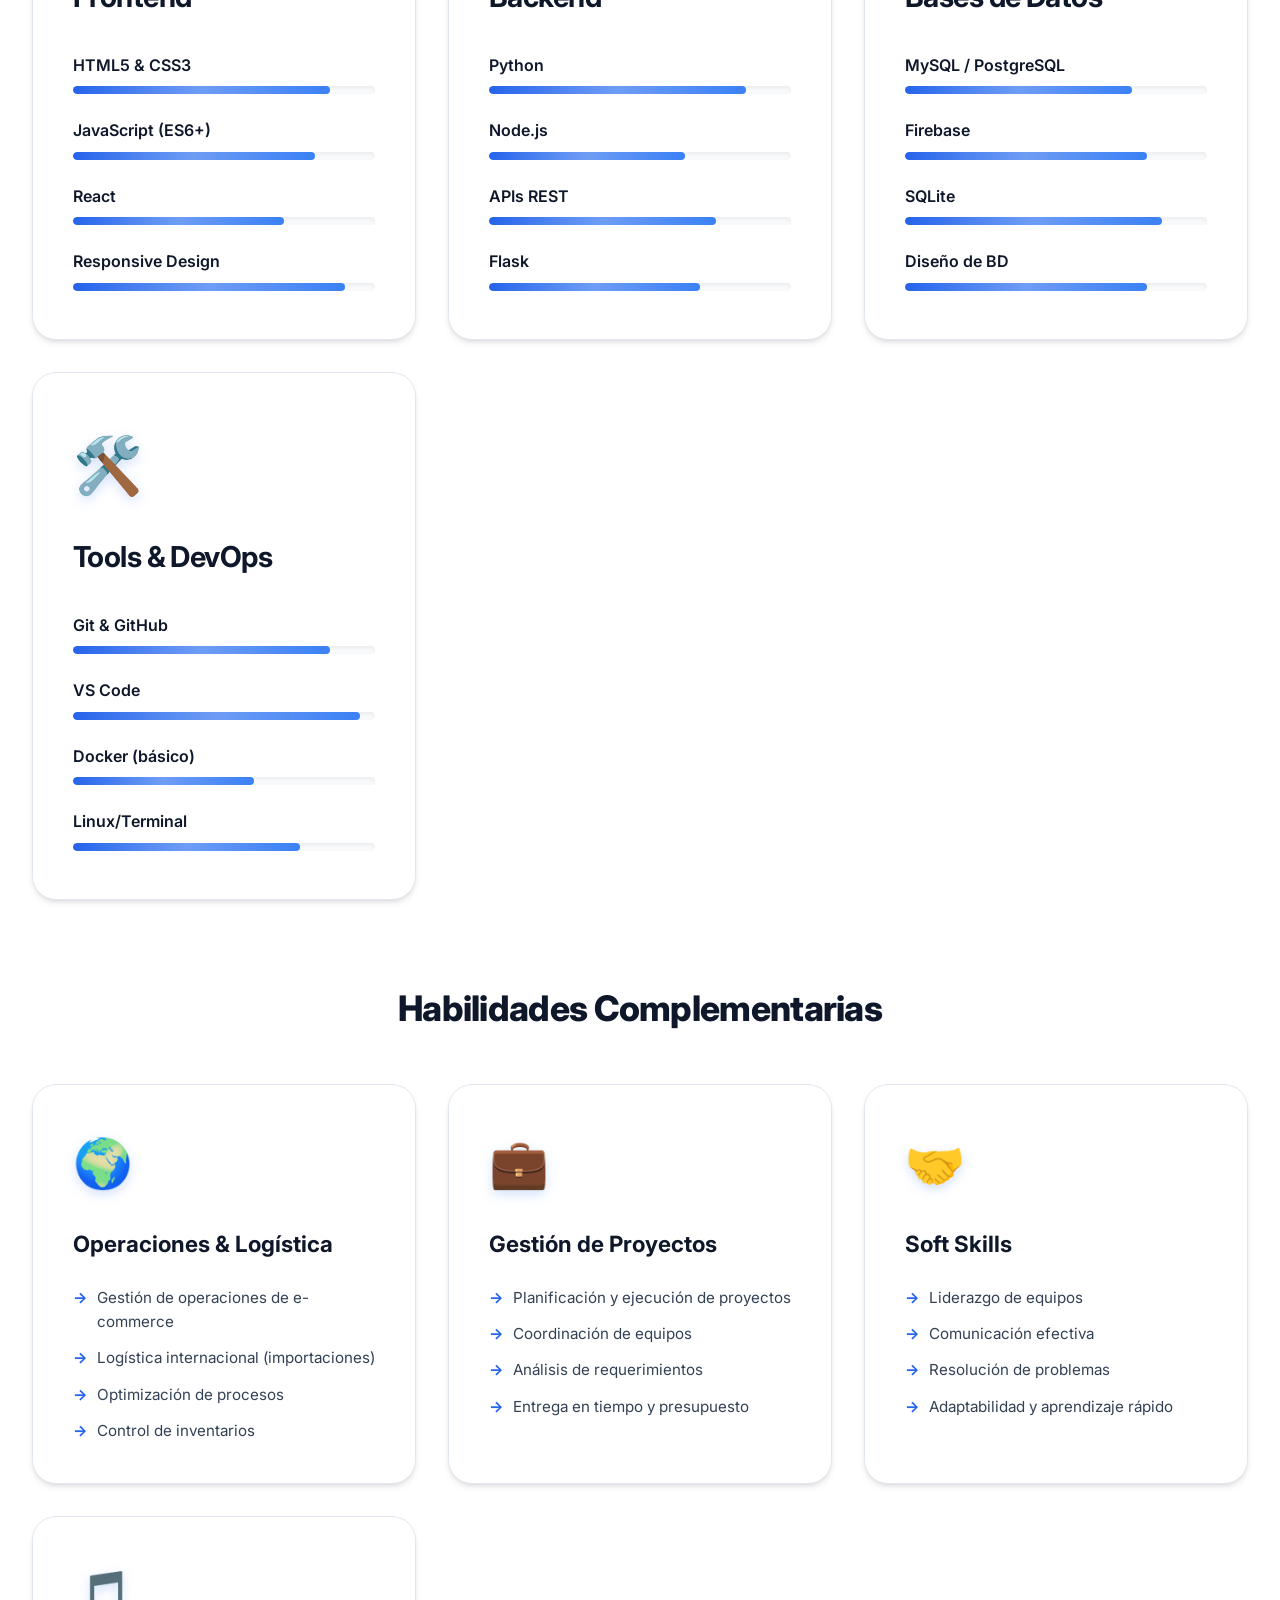
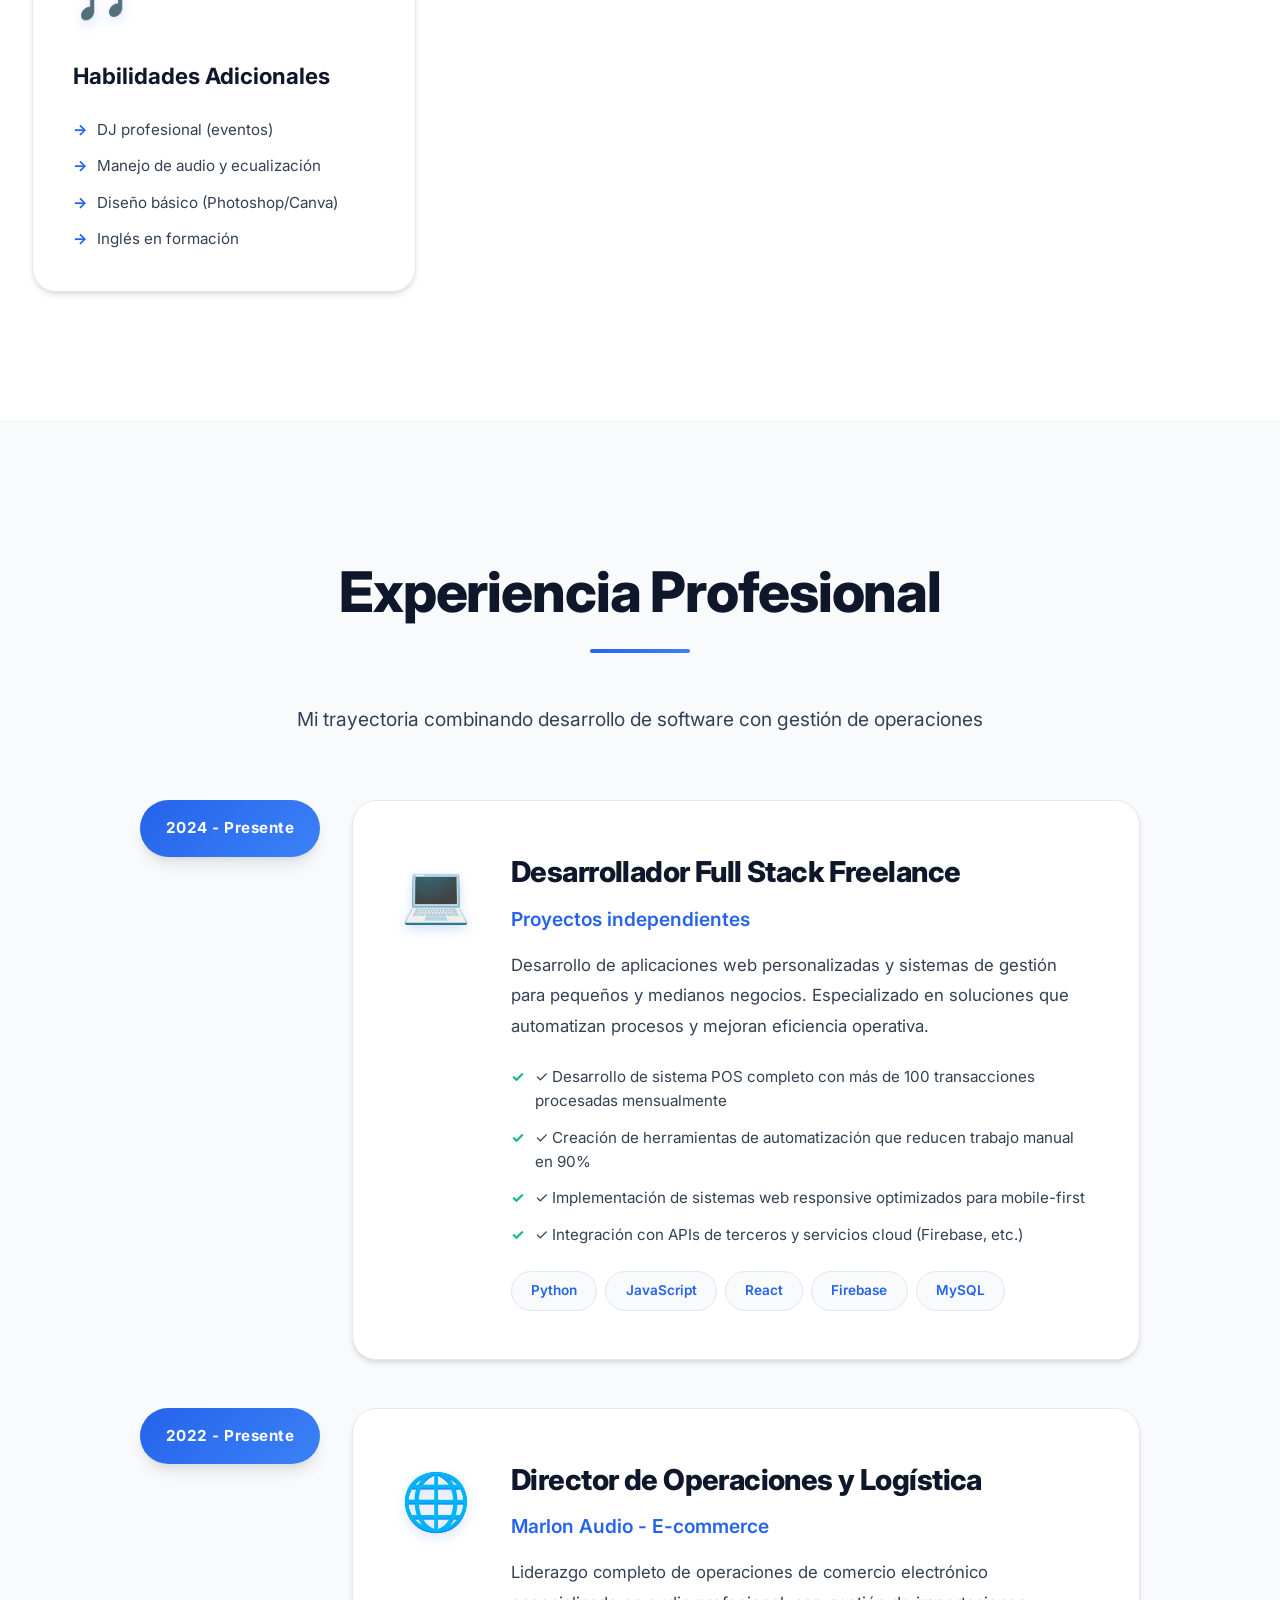
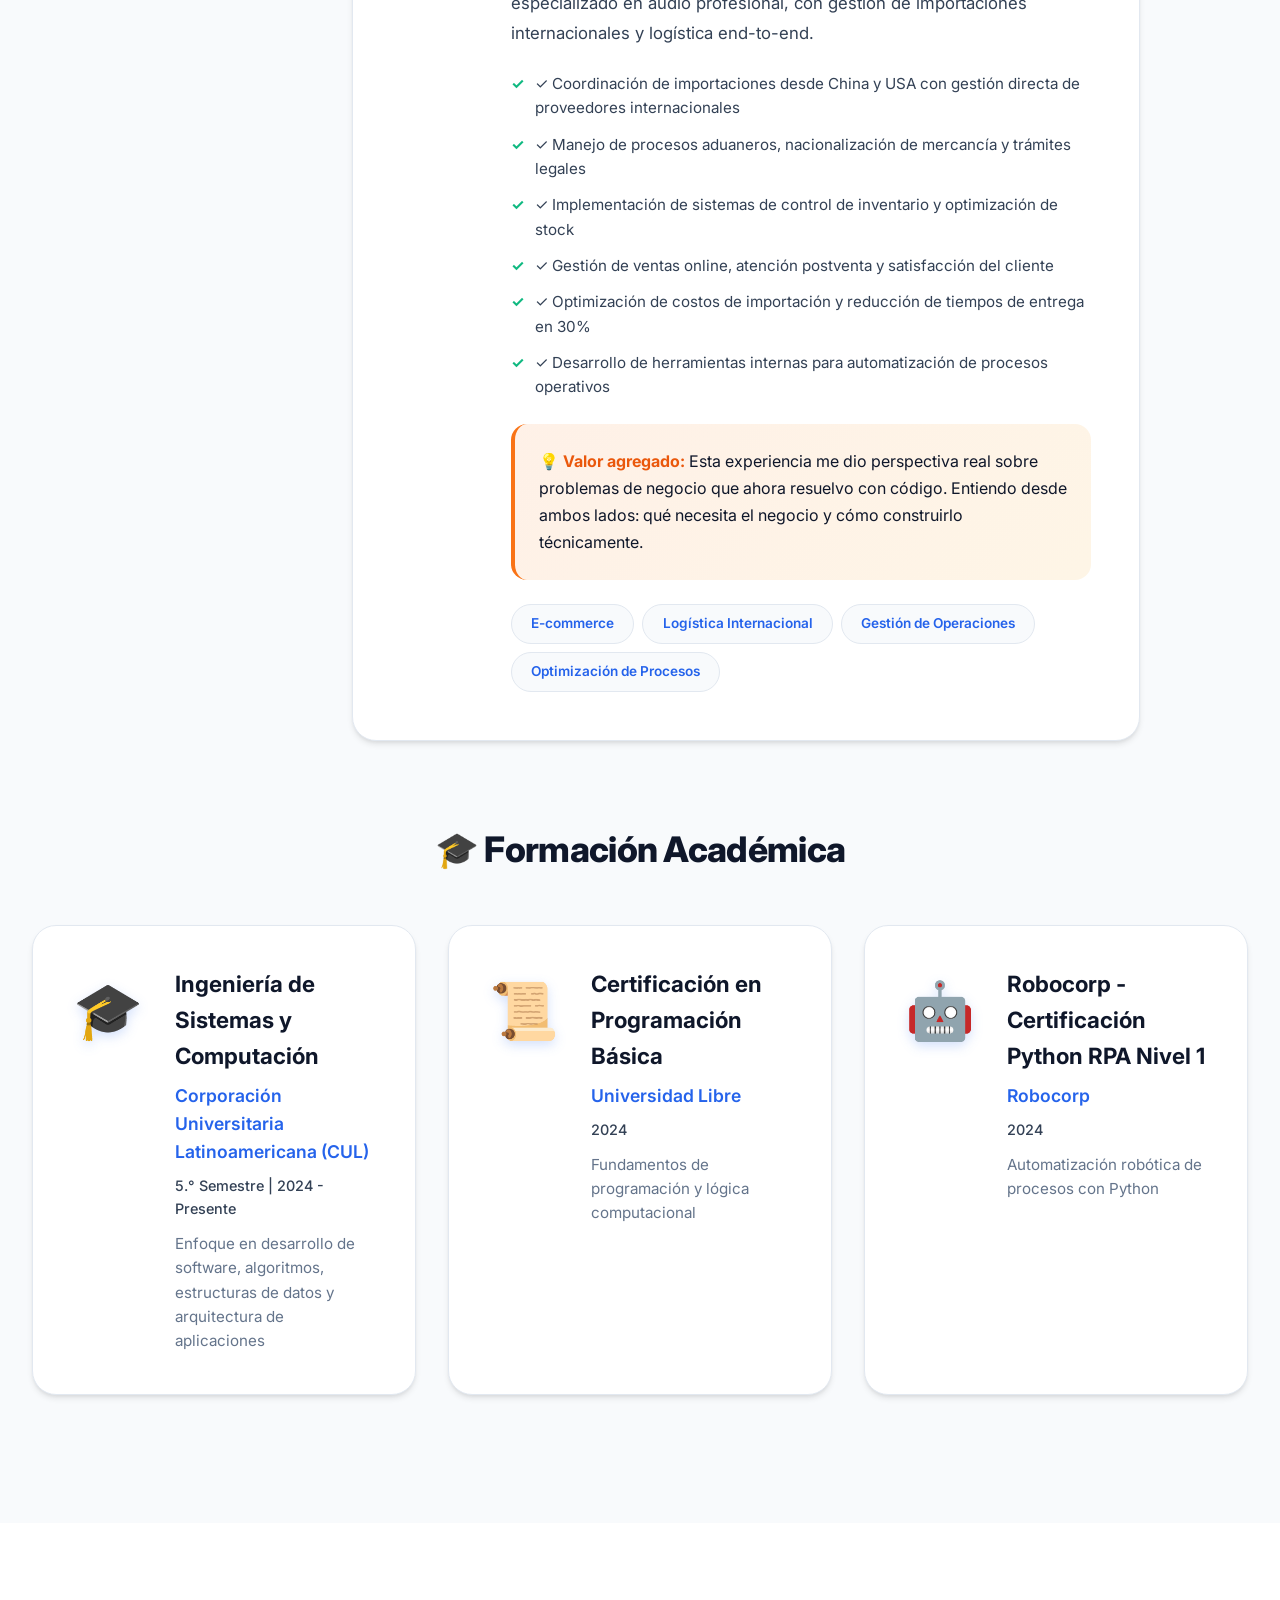
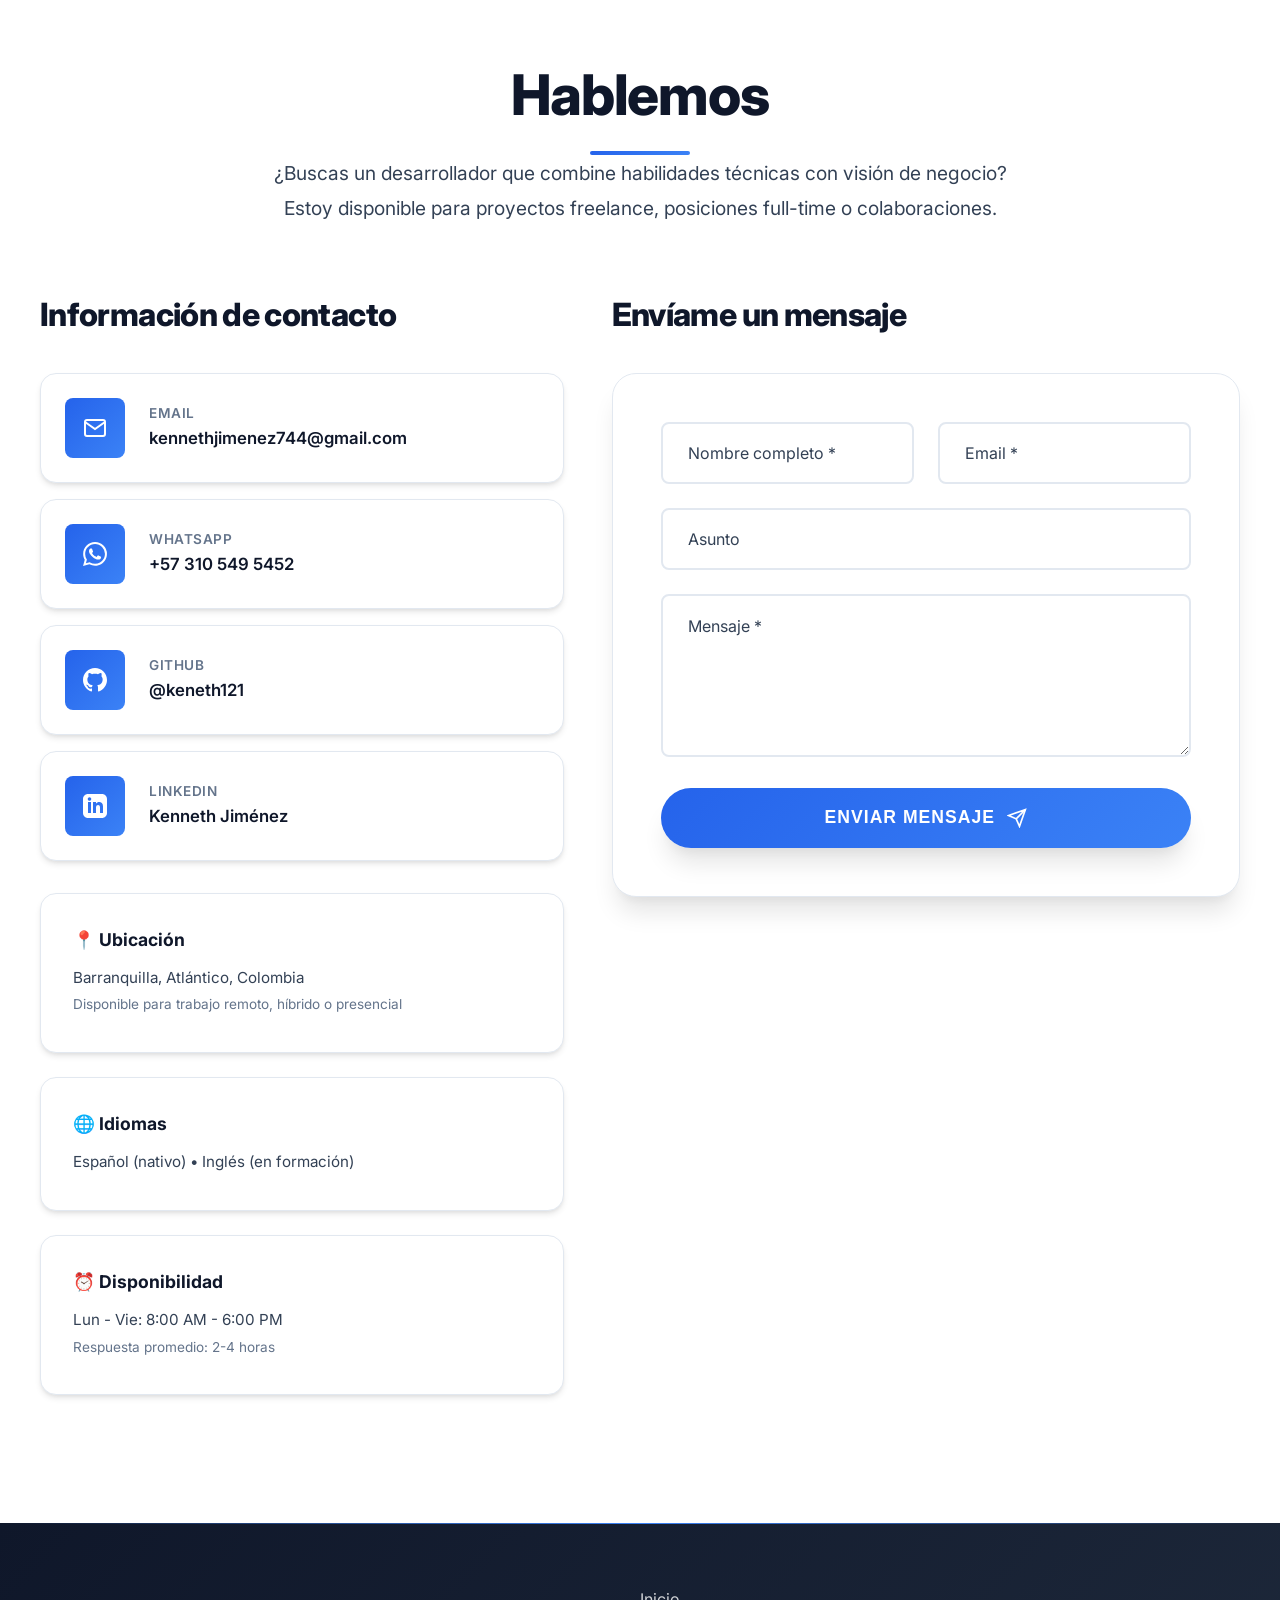
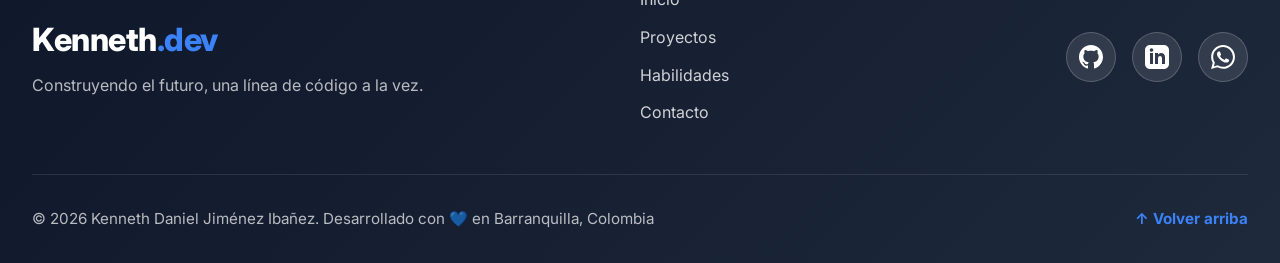
==== commit 76618cc5: "Mejora: Diseño profesional del portafolio - Actualización de estilos y estructura" ====
--- a/index.html
+++ b/index.html
@@ -7,8 +7,14 @@
     <meta name="keywords" content="desarrollador, full stack, python, react, javascript, logística, operaciones, colombia">
     <meta name="author" content="Kenneth Daniel Jiménez Ibañez">
     <title>Kenneth Jiménez | Desarrollador Full Stack & Operations</title>
+    
+    <!-- Fuentes modernas -->
+    <link rel="preconnect" href="https://fonts.googleapis.com">
+    <link rel="preconnect" href="https://fonts.gstatic.com" crossorigin>
+    <link href="https://fonts.googleapis.com/css2?family=Inter:wght@300;400;500;600;700;800&display=swap" rel="stylesheet">
+    <link rel="shortcut icon" href="IMG/logo kennteh blanco.png" />
     <link rel="stylesheet" href="styles.css">
-</head> <link rel="shortcut icon" href="IMG/logo kennteh blanco.png" />
+</head>
 <body>
     <!-- Navegación -->
     <nav class="navbar" id="navbar">
@@ -36,7 +42,7 @@
             <div class="hero-content fade-in">
                 <div class="hero-badge">Disponible para proyectos</div>
                 <h1 class="hero-title">Tecnología + Operaciones = Soluciones completas.</h1>
-                <p class="hero-subtitle">Full Stack Developer & Operations Manager. Desarrollo software, gestiono logística, optimizo procesos..</p>
+                <p class="hero-subtitle">Full Stack Developer & Operations Manager. Desarrollo software, gestiono logística, optimizo procesos.</p>
                 <p class="hero-experience">Python • JavaScript • React • HTML/CSS | Ingeniería de Sistemas</p>
                 <div class="hero-buttons">
                     <a href="#proyectos" class="btn btn-primary">
@@ -129,7 +135,6 @@
                             <div class="highlight-icon">📍</div>
                             <h4>Ubicación</h4>
                             <p>Barranquilla, Colombia</p>
-                            
                         </div>
                     </div>
                 </div>
@@ -162,72 +167,78 @@
             </div>
         </div>
     </section>
- <!-- Proyecto destacado con imagen grande -->
-<div class="project-featured fade-in-up">
-    <a href="https://keneth121.github.io/Lion-Pos1/" target="_blank" class="project-image-link">
-        <div class="project-image-wrapper">
-            <img src="IMG/Panel Inicio Secion }.png" alt="Sistema POS" class="project-image">
-            <div class="project-overlay">
-                <span class="overlay-text">Ver proyecto →</span>
-            </div>
-        </div>
-    </a>
-    <div class="project-featured-content">
-        <div class="project-badge">⭐ Proyecto destacado</div>
-        <h3>Lion POS — Sistema POS & Gestión de Inventario</h3>
-        <p class="project-description">
-            Sistema completo de punto de venta con gestión de inventario en tiempo real, módulo de clientes,
-            reportes de ventas y panel administrativo. Desarrollado con React + Vite para una experiencia
-            rápida y moderna, optimizado para las operaciones comerciales de Marlon Audio.
-        </p>
-
-        <div class="project-features">
-            <h4>Características principales:</h4>
-            <div class="features-grid">
-                <div class="feature-item">✓ Interfaz SPA con React y componentes reutilizables</div>
-                <div class="feature-item">✓ Control de stock en tiempo real</div>
-                <div class="feature-item">✓ Base de datos de clientes y proveedores</div>
-                <div class="feature-item">✓ Reportes y estadísticas de ventas</div>
-                <div class="feature-item">✓ Sistema de usuarios con roles</div>
-                <div class="feature-item">✓ Alertas de inventario bajo</div>
-            </div>
-        </div>
-
-        <div class="project-impact-box">
-            <strong>💡 Impacto:</strong> Sistema en producción procesando +100 ventas mensuales
-            y gestionando inventario de +500 productos. Migrado y mejorado de HTML/CSS a React + Vite.
-        </div>
-
-        <div class="project-tech">
-            <span>React</span>
-            <span>Vite</span>
-            <span>JavaScript</span>
-            <span>Firebase</span>
-            <span>CSS3</span>
-            <span>Chart.js</span>
-        </div>
-
-        <div class="project-links">
-            <a href="https://github.com/keneth121/Lion-Pos1.git" target="_blank" class="project-link primary">
-                <svg width="18" height="18" viewBox="0 0 24 24" fill="currentColor">
-                    <path d="M12 0c-6.626 0-12 5.373-12 12 0 5.302 3.438 9.8 8.207 11.387.599.111.793-.261.793-.577v-2.234c-3.338.726-4.033-1.416-4.033-1.416-.546-1.387-1.333-1.756-1.333-1.756-1.089-.745.083-.729.083-.729 1.205.084 1.839 1.237 1.839 1.237 1.07 1.834 2.807 1.304 3.492.997.107-.775.418-1.305.762-1.604-2.665-.305-5.467-1.334-5.467-5.931 0-1.311.469-2.381 1.236-3.221-.124-.303-.535-1.524.117-3.176 0 0 1.008-.322 3.301 1.23.957-.266 1.983-.399 3.003-.404 1.02.005 2.047.138 3.006.404 2.291-1.552 3.297-1.23 3.297-1.23.653 1.653.242 2.874.118 3.176.77.84 1.235 1.911 1.235 3.221 0 4.609-2.807 5.624-5.479 5.921.43.372.823 1.102.823 2.222v3.293c0 .319.192.694.801.576 4.765-1.589 8.199-6.086 8.199-11.386 0-6.627-5.373-12-12-12z"/>
-                </svg>
-                GitHub
-            </a>
-            <a href="https://keneth121.github.io/Lion-Pos1/" target="_blank" class="project-link secondary">
-                <svg width="18" height="18" viewBox="0 0 24 24" fill="none" stroke="currentColor" stroke-width="2">
-                    <path d="M18 13v6a2 2 0 0 1-2 2H5a2 2 0 0 1-2-2V8a2 2 0 0 1 2-2h6M15 3h6v6M10 14L21 3"/>
-                </svg>
-                Ver Demo
-            </a>
-        </div>
-    </div>
-</div>
-
-
-            <!-- Grid de proyectos con imágenes -->
+
+    <!-- Proyectos -->
+    <section id="proyectos" class="section section-alt">
+        <div class="container">
+            <h2 class="section-title">Proyectos Destacados</h2>
+            <p class="section-intro">Soluciones reales que han generado impacto en operaciones y negocios</p>
+
+            <!-- Proyecto destacado -->
+            <div class="project-featured fade-in-up">
+                <a href="https://lion-pos-1-1.vercel.app/" target="_blank" class="project-image-link">
+                    <div class="project-image-wrapper">
+                        <img src="IMG/lionpos2.png" alt="Sistema POS" class="project-image">
+                        <div class="project-overlay">
+                            <span class="overlay-text">Ver proyecto →</span>
+                        </div>
+                    </div>
+                </a>
+                <div class="project-featured-content">
+                    <div class="project-badge">⭐ Proyecto destacado</div>
+                    <h3>Lion POS — Sistema POS & Gestión de Inventario</h3>
+                    <p class="project-description">
+                        Sistema completo de punto de venta con gestión de inventario en tiempo real, módulo de clientes,
+                        reportes de ventas y panel administrativo. Desarrollado con React + Vite para una experiencia
+                        rápida y moderna, optimizado para las operaciones comerciales de Marlon Audio.
+                    </p>
+
+                    <div class="project-features">
+                        <h4>Características principales:</h4>
+                        <div class="features-grid">
+                            <div class="feature-item">Interfaz SPA con React y componentes reutilizables</div>
+                            <div class="feature-item">Control de stock en tiempo real</div>
+                            <div class="feature-item">Base de datos de clientes y proveedores</div>
+                            <div class="feature-item">Reportes y estadísticas de ventas</div>
+                            <div class="feature-item">Sistema de usuarios con roles</div>
+                            <div class="feature-item">Alertas de inventario bajo</div>
+                        </div>
+                    </div>
+
+                    <div class="project-impact-box">
+                        <strong>💡 Impacto:</strong> Sistema en producción procesando +100 ventas mensuales
+                        y gestionando inventario de +500 productos. Migrado y mejorado de HTML/CSS a React + Vite.
+                    </div>
+
+                    <div class="project-tech">
+                        <span>React</span>
+                        <span>Vite</span>
+                        <span>JavaScript</span>
+                        <span>Firebase</span>
+                        <span>CSS3</span>
+                        <span>Chart.js</span>
+                    </div>
+
+                    <div class="project-links">
+                        <a href="https://github.com/keneth121/Lion-Pos1.git" target="_blank" class="project-link primary">
+                            <svg width="18" height="18" viewBox="0 0 24 24" fill="currentColor">
+                                <path d="M12 0c-6.626 0-12 5.373-12 12 0 5.302 3.438 9.8 8.207 11.387.599.111.793-.261.793-.577v-2.234c-3.338.726-4.033-1.416-4.033-1.416-.546-1.387-1.333-1.756-1.333-1.756-1.089-.745.083-.729.083-.729 1.205.084 1.839 1.237 1.839 1.237 1.07 1.834 2.807 1.304 3.492.997.107-.775.418-1.305.762-1.604-2.665-.305-5.467-1.334-5.467-5.931 0-1.311.469-2.381 1.236-3.221-.124-.303-.535-1.524.117-3.176 0 0 1.008-.322 3.301 1.23.957-.266 1.983-.399 3.003-.404 1.02.005 2.047.138 3.006.404 2.291-1.552 3.297-1.23 3.297-1.23.653 1.653.242 2.874.118 3.176.77.84 1.235 1.911 1.235 3.221 0 4.609-2.807 5.624-5.479 5.921.43.372.823 1.102.823 2.222v3.293c0 .319.192.694.801.576 4.765-1.589 8.199-6.086 8.199-11.386 0-6.627-5.373-12-12-12z"/>
+                            </svg>
+                            GitHub
+                        </a>
+                        <a href="https://lion-pos-1-1.vercel.app/" target="_blank" class="project-link secondary">
+                            <svg width="18" height="18" viewBox="0 0 24 24" fill="none" stroke="currentColor" stroke-width="2">
+                                <path d="M18 13v6a2 2 0 0 1-2 2H5a2 2 0 0 1-2-2V8a2 2 0 0 1 2-2h6M15 3h6v6M10 14L21 3"/>
+                            </svg>
+                            Ver Demo
+                        </a>
+                    </div>
+                </div>
+            </div>
+
+            <!-- Grid de proyectos -->
             <div class="projects-grid">
-                <!-- Proyecto 1 -->
+                <!-- Proyecto 1: Sistema Restaurante -->
                 <div class="project-card fade-in-up">
                     <a href="https://keneth121.github.io/registro-de-pedidos./" target="_blank" class="project-card-link">
                         <div class="project-image-wrapper">
@@ -236,88 +247,166 @@
                                 <span class="overlay-text">Ver proyecto →</span>
                             </div>
                         </div>
-                        <div class="project-content">
-                            <div class="project-header">
-                                <h3>Sistema de Gestión para Restaurante</h3>
-                                <span class="project-year">2025</span>
-                            </div>
-                            <p class="project-description">Aplicación web para toma de pedidos, seguimiento de mesas y gestión de cocina. Incluye módulo de reportes diarios y control de inventario básico. <H4>Esto es un demo.</H4> </p> 
-                            
-                            <div class="project-impact">
-                                <strong>Resultado:</strong> 40% reducción en errores de pedidos y mejora en tiempos de atención
-                            </div>
-                            <div class="project-tech">
-                                <span>Python</span>
-                                <span>Flask</span>
-                                <span>SQLite</span>
-                                <span>HTML/CSS</span>
-                            </div>
-                        </div>
-                    </a>
-                </div>
-
-                <!-- Proyecto 2 -->
+                    </a>
+                    <div class="project-content">
+                        <div class="project-header">
+                            <h3>Sistema de Gestión para Restaurante</h3>
+                            <span class="project-year">2025</span>
+                        </div>
+                        <p class="project-description">Aplicación web para toma de pedidos, seguimiento de mesas y gestión de cocina. Incluye módulo de reportes diarios y control de inventario básico.</p>
+                        <p class="project-note"><small>✨ Esto es un demo funcional</small></p>
+                        <div class="project-impact">
+                            <strong>Resultado:</strong> 40% reducción en errores de pedidos y mejora en tiempos de atención
+                        </div>
+                        <div class="project-tech">
+                            <span>Python</span>
+                            <span>Flask</span>
+                            <span>SQLite</span>
+                            <span>HTML/CSS</span>
+                        </div>
+                        <div class="project-card-links">
+                                  </svg>
+                             </a>
+                        </div>
+                    </div>
+                </div>
+
+                <!-- Proyecto 2: Portafolio -->
                 <div class="project-card fade-in-up">
                     <a href="https://kennethjimenez.online/" target="_blank" class="project-card-link">
                         <div class="project-image-wrapper">
                             <img src="IMG/Portafolio.png" alt="Portafolio Web" class="project-image">
                             <div class="project-overlay">
-                                <span class="overlay-text">Ver sitio →</span>
-                            </div>
-                        </div>
-                        <div class="project-content">
-                            <div class="project-header">
-                                <h3>Portafolio Web Profesional</h3>
-                                <span class="project-year">2026</span>
-                            </div>
-                            <p class="project-description">Portafolio personal responsive con diseño moderno, animaciones suaves y optimizado para SEO. Construido con HTML, CSS y JavaScript vanilla.</p>
-                            <div class="project-impact">
-                                <strong>Resultado:</strong> Presencia profesional online con +1000 visitas mensuales
-                            </div>
-                            <div class="project-tech">
-                                <span>HTML5</span>
-                                <span>CSS3</span>
-                                <span>JavaScript</span>
-                                <span>Responsive</span>
-                            </div>
-                        </div>
-                    </a>
-                </div>
-
-                <!-- Proyecto 3 -->
+                             </div>
+                        </div>
+                    </a>
+                    <div class="project-content">
+                        <div class="project-header">
+                            <h3>Portafolio Web Profesional</h3>
+                            <span class="project-year">2026</span>
+                        </div>
+                        <p class="project-description">Portafolio personal responsive con diseño moderno, animaciones suaves y optimizado para SEO. Construido con HTML, CSS y JavaScript vanilla.</p>
+                        <div class="project-impact">
+                            <strong>Resultado:</strong> Presencia profesional online con +1000 visitas mensuales
+                        </div>
+                        <div class="project-tech">
+                            <span>HTML5</span>
+                            <span>CSS3</span>
+                            <span>JavaScript</span>
+                            <span>Responsive</span>
+                        </div>
+                        <div class="project-card-links">
+                             </a>
+                        </div>
+                    </div>
+                </div>
+
+                <!-- Proyecto 3: Convertidor Youtube -->
                 <div class="project-card fade-in-up">
                     <a href="https://drive.google.com/file/d/1_piaCfGVvCdjxh26D3GiLYI-is-eSE36/view?usp=sharing" target="_blank" class="project-card-link">
                         <div class="project-image-wrapper">
-                            <img src="IMG/Convertidor.png" alt="Calculadora Importación" class="project-image">
+                            <img src="IMG/Convertidor.png" alt="Convertidor Youtube" class="project-image">
                             <div class="project-overlay">
                                 <span class="overlay-text">Ver proyecto →</span>
                             </div>
                         </div>
-                        <div class="project-content">
-                            <div class="project-header">
-                                <h3>Convertidor de Youtube </h3>
-                                <span class="project-year">2025</span>
-                            </div>
-                            <p class="project-description">Herramienta web para descargar videos o musica en mp3 de Youtube.</p>
-                            <div class="project-impact">
-                                <strong>Resultados:</strong> Puedes descargar de Youtube cualquier video o musica 
-                            </div>
-                            <div class="project-tech">
-                                <span>JavaScript</span>
-                                <span>HTML/CSS</span>
-                                <span>LocalStorage</span>
-                            </div>
-                        </div>
-                    </a>
-                </div>
-
-                <!-- Proyecto 4 -->
-                 
-
-                <!-- Proyecto 5 -->
-                 
-
-
+                    </a>
+                    <div class="project-content">
+                        <div class="project-header">
+                            <h3>Convertidor de Youtube</h3>
+                            <span class="project-year">2025</span>
+                        </div>
+                        <p class="project-description">Herramienta web para descargar videos o música en MP3 de Youtube. Interfaz simple y fácil de usar.</p>
+                        <div class="project-tech">
+                            <span>JavaScript</span>
+                            <span>HTML/CSS</span>
+                            <span>LocalStorage</span>
+                        </div>
+                        <div class="project-card-links">
+                                 <svg width="16" height="16" viewBox="0 0 24 24" fill="none" stroke="currentColor" stroke-width="2">
+                                 </svg>
+                             </a>
+                        </div>
+                    </div>
+                </div>
+
+                <!-- Proyecto 4: LynShop -->
+                <div class="project-card fade-in-up">
+                    <a href="https://lynshop.vercel.app/" target="_blank" class="project-card-link">
+                        <div class="project-image-wrapper">
+                            <img src="IMG/Lynshot.png" alt="LynShop E-commerce" class="project-image">
+                            <div class="project-overlay">
+                                <span class="overlay-text">Ver proyecto →</span>
+                            </div>
+                        </div>
+                    </a>
+                    <div class="project-content">
+                        <div class="project-header">
+                            <h3>LynShop — Tienda E-commerce</h3>
+                            <span class="project-year">2026</span>
+                        </div>
+                        <p class="project-description">
+                            Plataforma de e-commerce completa con catálogo de productos, carrito de compras,
+                            gestión de pedidos y panel administrativo. Desarrollada con React + Vite.
+                        </p>
+                        <div class="project-impact">
+                            <strong>Resultado:</strong> Sistema funcional con gestión de inventario y autenticación por roles
+                        </div>
+                        <div class="project-tech">
+                            <span>React</span>
+                            <span>Vite</span>
+                            <span>.NET</span>
+                            <span>Supabase</span>
+                            <span>Cloudinary</span>
+                        </div>
+                        <div class="project-card-links">
+                                 </svg>
+                                 
+                            </a>
+                                 </svg>
+                             </a>
+                        </div>
+                    </div>
+                </div>
+
+                <!-- Proyecto 5: Soporte Tecnológico -->
+                <div class="project-card fade-in-up">
+                    <a href="https://soporte-ti-frontend-eight.vercel.app/login" target="_blank" class="project-card-link">
+                        <div class="project-image-wrapper">
+                            <img src="IMG/Soporte To.png" alt="Sistema Soporte Tecnológico" class="project-image">
+                            <div class="project-overlay">
+                                <span class="overlay-text">Ver proyecto →</span>
+                            </div>
+                        </div>
+                    </a>
+                    <div class="project-content">
+                        <div class="project-header">
+                            <h3>Sistema de Soporte Tecnológico</h3>
+                            <span class="project-year">2026</span>
+                        </div>
+                        <p class="project-description">
+                            Plataforma de gestión de tickets de soporte técnico con sistema de roles
+                            (admin, técnico, usuario), seguimiento de incidencias en tiempo real.
+                        </p>
+                        <div class="project-impact">
+                            <strong>Resultado:</strong> Centralización de incidencias técnicas con trazabilidad completa
+                        </div>
+                        <div class="project-tech">
+                            <span>React</span>
+                            <span>C# / .NET</span>
+                            <span>Supabase</span>
+                            <span>JWT Auth</span>
+                            <span>Material UI</span>
+                        </div>
+                        <div class="project-card-links">
+                                 </svg>
+                             </a>
+                                  </svg>
+                             </a>
+                        </div>
+                    </div>
+                </div>
+            </div>
 
             <div class="projects-cta fade-in-up">
                 <p>¿Interesado en ver más proyectos o colaborar?</p>
@@ -611,7 +700,7 @@
                             </div>
                             <div class="contact-method-content">
                                 <span class="contact-method-label">WhatsApp</span>
-                                <span class="contact-method-value">Kenneth Jiménez</span>
+                                <span class="contact-method-value">+57 310 549 5452</span>
                             </div>
                         </a>
 
@@ -623,7 +712,7 @@
                             </div>
                             <div class="contact-method-content">
                                 <span class="contact-method-label">GitHub</span>
-                                <span class="contact-method-value">kennethjimenez</span>
+                                <span class="contact-method-value">@keneth121</span>
                             </div>
                         </a>
 
@@ -635,7 +724,7 @@
                             </div>
                             <div class="contact-method-content">
                                 <span class="contact-method-label">LinkedIn</span>
-                                <span class="contact-method-value">linkedin.com/in/kennethjimenez</span>
+                                <span class="contact-method-value">Kenneth Jiménez</span>
                             </div>
                         </a>
                     </div>
@@ -654,7 +743,7 @@
 
                         <div class="info-box">
                             <strong>⏰ Disponibilidad</strong>
-                            <p>Lun - Vie: 8:00 AM - 9:00 PM</p>
+                            <p>Lun - Vie: 8:00 AM - 6:00 PM</p>
                             <p class="info-detail">Respuesta promedio: 2-4 horas</p>
                         </div>
                     </div>
@@ -662,8 +751,7 @@
 
                 <div class="contact-form-section">
                     <h3>Envíame un mensaje</h3>
-                    <form id="contactForm" class="contact-form">
-        
+                    <form id="contactForm" class="contact-form" action="https://formspree.io/f/mdazzgqv" method="POST">
                         <div class="form-row">
                             <div class="form-group">
                                 <input type="text" id="name" name="name" required placeholder=" ">
@@ -689,8 +777,8 @@
                                 <polygon points="22 2 15 22 11 13 2 9 22 2"></polygon>
                             </svg>
                         </button>
-                    <form id="contactForm" class="contact-form" action="https://formspree.io/f/mdazzgqv" method="POST">
-
+                        <div id="formMessage" class="form-message"></div>
+                    </form>
                 </div>
             </div>
         </div>
@@ -737,4 +825,4 @@
 
     <script src="script.js"></script>
 </body>
-</html>
+</html>
--- a/styles.css
+++ b/styles.css
@@ -1,23 +1,57 @@
 /* ============================================
-   VARIABLES & RESET
+   VARIABLES & RESET MEJORADOS
    ============================================ */
 :root {
-    --primary: #3b82f6;
-    --primary-dark: #2563eb;
-    --primary-light: #60a5fa;
-    --accent: #f59e0b;
-    --accent-dark: #d97706;
-    --text: #1f2937;
-    --text-light: #6b7280;
-    --text-lighter: #9ca3af;
+    --primary: #2563eb;
+    --primary-dark: #1d4ed8;
+    --primary-light: #3b82f6;
+    --primary-soft: #60a5fa;
+    --accent: #f97316;
+    --accent-dark: #ea580c;
+    --accent-light: #fb923c;
+    --success: #10b981;
+    --warning: #f59e0b;
+    --error: #ef4444;
+    
+    --text: #0f172a;
+    --text-light: #334155;
+    --text-lighter: #64748b;
+    --text-soft: #94a3b8;
+    
     --bg: #ffffff;
-    --bg-alt: #f9fafb;
-    --bg-dark: #111827;
-    --border: #e5e7eb;
-    --shadow: rgba(0, 0, 0, 0.1);
-    --shadow-lg: rgba(0, 0, 0, 0.15);
-    --gradient-primary: linear-gradient(135deg, #667eea 0%, #764ba2 100%);
-    --gradient-accent: linear-gradient(135deg, #f59e0b 0%, #ef4444 100%);
+    --bg-alt: #f8fafc;
+    --bg-card: #ffffff;
+    --bg-dark: #0f172a;
+    
+    --border: #e2e8f0;
+    --border-light: #f1f5f9;
+    --border-dark: #cbd5e1;
+    
+    --shadow-sm: 0 1px 3px rgba(0,0,0,0.12), 0 1px 2px rgba(0,0,0,0.24);
+    --shadow: 0 4px 6px -1px rgba(0,0,0,0.1), 0 2px 4px -1px rgba(0,0,0,0.06);
+    --shadow-md: 0 10px 15px -3px rgba(0,0,0,0.1), 0 4px 6px -2px rgba(0,0,0,0.05);
+    --shadow-lg: 0 20px 25px -5px rgba(0,0,0,0.1), 0 10px 10px -5px rgba(0,0,0,0.04);
+    --shadow-xl: 0 25px 50px -12px rgba(0,0,0,0.25);
+    --shadow-inner: inset 0 2px 4px 0 rgba(0,0,0,0.06);
+    
+    --gradient-primary: linear-gradient(135deg, var(--primary) 0%, var(--primary-light) 100%);
+    --gradient-accent: linear-gradient(135deg, var(--accent) 0%, var(--accent-light) 100%);
+    --gradient-dark: linear-gradient(135deg, var(--text) 0%, #1e293b 100%);
+    --gradient-shine: linear-gradient(135deg, rgba(255,255,255,0.1) 0%, rgba(255,255,255,0.2) 100%);
+    
+    --radius-sm: 0.375rem;
+    --radius: 0.5rem;
+    --radius-md: 0.75rem;
+    --radius-lg: 1rem;
+    --radius-xl: 1.5rem;
+    --radius-full: 9999px;
+    
+    --font-sans: 'Inter', -apple-system, BlinkMacSystemFont, 'Segoe UI', Roboto, 'Helvetica Neue', sans-serif;
+    --font-mono: 'Fira Code', 'JetBrains Mono', monospace;
+    
+    --transition: all 0.3s cubic-bezier(0.4, 0, 0.2, 1);
+    --transition-slow: all 0.5s cubic-bezier(0.4, 0, 0.2, 1);
+    --transition-bounce: all 0.5s cubic-bezier(0.68, -0.55, 0.265, 1.55);
 }
 
 * {
@@ -32,15 +66,21 @@
 }
 
 body {
-    font-family: -apple-system, BlinkMacSystemFont, 'Segoe UI', Roboto, 'Helvetica Neue', Arial, sans-serif;
+    font-family: var(--font-sans);
     color: var(--text);
-    background: #ffffff;
+    background: var(--bg);
     line-height: 1.6;
     overflow-x: hidden;
     position: relative;
 }
 
- /* MESH GRADIENT BACKGROUND - MÁS VISIBLE */
+/* Importar fuentes */
+@import url('https://fonts.googleapis.com/css2?family=Inter:wght@300;400;500;600;700;800&display=swap');
+@import url('https://fonts.googleapis.com/css2?family=Fira+Code:wght@400;500&display=swap');
+
+/* ============================================
+   BACKGROUND ANIMADO MEJORADO
+   ============================================ */
 body::after {
     content: '';
     position: fixed;
@@ -49,67 +89,33 @@
     width: 100%;
     height: 100%;
     background: 
-        radial-gradient(at 0% 0%, rgba(59, 130, 246, 0.15) 0px, transparent 50%),
-        radial-gradient(at 100% 0%, rgba(139, 92, 246, 0.15) 0px, transparent 50%),
-        radial-gradient(at 100% 100%, rgba(245, 158, 11, 0.15) 0px, transparent 50%),
-        radial-gradient(at 0% 100%, rgba(236, 72, 153, 0.15) 0px, transparent 50%),
-        radial-gradient(at 50% 50%, rgba(59, 130, 246, 0.05) 0px, transparent 60%);
+        radial-gradient(circle at 0% 0%, rgba(37, 99, 235, 0.08) 0%, transparent 50%),
+        radial-gradient(circle at 100% 0%, rgba(249, 115, 22, 0.08) 0%, transparent 50%),
+        radial-gradient(circle at 100% 100%, rgba(16, 185, 129, 0.08) 0%, transparent 50%),
+        radial-gradient(circle at 0% 100%, rgba(245, 158, 11, 0.08) 0%, transparent 50%),
+        radial-gradient(circle at 50% 50%, rgba(37, 99, 235, 0.05) 0%, transparent 60%);
     z-index: -1;
     pointer-events: none;
-    animation: meshMove 20s ease-in-out infinite alternate;
-}
-
-@keyframes meshMove {
-    0% { 
-        opacity: 1;
-        filter: blur(80px);
-    }
-    50% { 
+    filter: blur(80px);
+    animation: bgPulse 20s ease-in-out infinite alternate;
+}
+
+@keyframes bgPulse {
+    0% {
+        opacity: 0.7;
+        transform: scale(1) rotate(0deg);
+    }
+    50% {
         opacity: 0.9;
-        filter: blur(100px);
-    }
-    100% { 
-        opacity: 1;
-        filter: blur(80px);
-    }
-}
-
-/* MESH GRADIENT BACKGROUND - VERSIÓN INTENSA */
-body::after {
-    content: '';
-    position: fixed;
-    top: 0;
-    left: 0;
-    width: 100%;
-    height: 100%;
-    background: 
-        radial-gradient(circle at 10% 20%, rgba(59, 130, 246, 0.2) 0%, transparent 70%),
-        radial-gradient(circle at 90% 10%, rgba(139, 92, 246, 0.18) 0%, transparent 70%),
-        radial-gradient(circle at 85% 90%, rgba(245, 158, 11, 0.18) 0%, transparent 70%),
-        radial-gradient(circle at 15% 85%, rgba(236, 72, 153, 0.2) 0%, transparent 70%),
-        radial-gradient(circle at 50% 50%, rgba(96, 165, 250, 0.08) 0%, transparent 70%);
-    z-index: -1;
-    pointer-events: none;
-    filter: blur(60px);
-    animation: meshPulse 15s ease-in-out infinite alternate;
-}
-
-@keyframes meshPulse {
-    0% { 
+        transform: scale(1.1) rotate(5deg);
+    }
+    100% {
+        opacity: 0.7;
         transform: scale(1) rotate(0deg);
-        opacity: 1;
-    }
-    50% { 
-        transform: scale(1.1) rotate(5deg);
-        opacity: 0.95;
-    }
-    100% { 
-        transform: scale(1) rotate(0deg);
-        opacity: 1;
-    }
-}
-
-/* GRID PATTERN OVERLAY */
+    }
+}
+
+/* Grid overlay */
 body::before {
     content: '';
     position: fixed;
@@ -118,37 +124,21 @@
     width: 100%;
     height: 100%;
     background-image: 
-        linear-gradient(rgba(59, 130, 246, 0.03) 1px, transparent 1px),
-        linear-gradient(90deg, rgba(59, 130, 246, 0.03) 1px, transparent 1px);
-    background-size: 50px 50px;
+        linear-gradient(rgba(37, 99, 235, 0.02) 1px, transparent 1px),
+        linear-gradient(90deg, rgba(37, 99, 235, 0.02) 1px, transparent 1px);
+    background-size: 40px 40px;
     z-index: -1;
     pointer-events: none;
-}
-
-
-@keyframes meshMove {
-    0%, 100% { opacity: 1; }
-    50% { opacity: 0.8; }
-}
-
-/* SUBTLE PATTERN OVERLAY */
-body::before {
-    content: '';
-    position: fixed;
-    top: 0;
-    left: 0;
-    width: 100%;
-    height: 100%;
-    background-image: 
-        radial-gradient(circle at 25% 25%, rgba(59, 130, 246, 0.02) 2px, transparent 2px),
-        radial-gradient(circle at 75% 75%, rgba(59, 130, 246, 0.02) 2px, transparent 2px);
-    background-size: 50px 50px;
-    z-index: -1;
-    pointer-events: none;
+    animation: gridMove 15s linear infinite;
+}
+
+@keyframes gridMove {
+    0% { transform: translate(0, 0); }
+    100% { transform: translate(40px, 40px); }
 }
 
 .container {
-    max-width: 1200px;
+    max-width: 1280px;
     margin: 0 auto;
     padding: 0 2rem;
     position: relative;
@@ -156,23 +146,24 @@
 }
 
 /* ============================================
-   NAVBAR
+   NAVBAR MEJORADO
    ============================================ */
 .navbar {
     position: fixed;
     top: 0;
     width: 100%;
+    background: rgba(255, 255, 255, 0.85);
+    backdrop-filter: blur(20px);
+    -webkit-backdrop-filter: blur(20px);
+    border-bottom: 1px solid rgba(37, 99, 235, 0.1);
+    z-index: 1000;
+    transition: var(--transition);
+}
+
+.navbar.scrolled {
+    box-shadow: var(--shadow-lg);
     background: rgba(255, 255, 255, 0.95);
-    backdrop-filter: blur(12px);
-    -webkit-backdrop-filter: blur(12px);
-    border-bottom: 1px solid var(--border);
-    z-index: 1000;
-    transition: all 0.3s ease;
-}
-
-.navbar.scrolled {
-    box-shadow: 0 4px 20px var(--shadow);
-    background: rgba(255, 255, 255, 0.98);
+    border-bottom-color: var(--primary-light);
 }
 
 .navbar .container {
@@ -180,25 +171,40 @@
     justify-content: space-between;
     align-items: center;
     padding: 1rem 2rem;
-    height: 70px;
+    height: 80px;
 }
 
 .logo {
-    font-size: 1.6rem;
-    font-weight: 700;
+    font-size: 1.8rem;
+    font-weight: 800;
     color: var(--text);
     text-decoration: none;
-    transition: all 0.3s ease;
+    transition: var(--transition);
     letter-spacing: -0.5px;
-}
-
-.logo span {
-    color: var(--primary);
-}
-
-.logo:hover {
-    color: var(--primary);
-    transform: scale(1.05);
+    background: var(--gradient-primary);
+    -webkit-background-clip: text;
+    background-clip: text;
+    -webkit-text-fill-color: transparent;
+    position: relative;
+    padding: 0.5rem 0;
+}
+
+.logo::after {
+    content: '';
+    position: absolute;
+    bottom: 0;
+    left: 0;
+    width: 100%;
+    height: 2px;
+    background: var(--gradient-primary);
+    transform: scaleX(0);
+    transform-origin: right;
+    transition: transform 0.5s ease;
+}
+
+.logo:hover::after {
+    transform: scaleX(1);
+    transform-origin: left;
 }
 
 .nav-links {
@@ -213,28 +219,31 @@
     text-decoration: none;
     font-weight: 500;
     font-size: 0.95rem;
-    transition: color 0.3s ease;
+    transition: var(--transition);
     position: relative;
     padding: 0.5rem 0;
 }
 
-.nav-links a::after {
+.nav-links a::before {
     content: '';
     position: absolute;
     bottom: 0;
     left: 0;
-    width: 0;
+    width: 100%;
     height: 2px;
-    background: var(--primary);
-    transition: width 0.3s ease;
+    background: var(--gradient-primary);
+    transform: scaleX(0);
+    transform-origin: right;
+    transition: transform 0.3s ease;
 }
 
 .nav-links a:hover {
     color: var(--primary);
 }
 
-.nav-links a:hover::after {
-    width: 100%;
+.nav-links a:hover::before {
+    transform: scaleX(1);
+    transform-origin: left;
 }
 
 .menu-toggle {
@@ -249,15 +258,15 @@
 
 .menu-toggle span {
     width: 25px;
-    height: 3px;
+    height: 2px;
     background: var(--text);
     margin: 3px 0;
-    transition: all 0.3s ease;
-    border-radius: 2px;
+    transition: var(--transition);
+    border-radius: var(--radius-full);
 }
 
 /* ============================================
-   HERO SECTION
+   HERO SECTION MEJORADO
    ============================================ */
 .hero {
     min-height: 100vh;
@@ -265,12 +274,11 @@
     align-items: center;
     justify-content: center;
     padding-top: 80px;
-    background: var(--gradient-primary);
+    background: linear-gradient(135deg, var(--primary) 0%, var(--primary-dark) 100%);
     position: relative;
     overflow: hidden;
 }
 
-/* Animated gradient overlay */
 .hero::before {
     content: '';
     position: absolute;
@@ -279,9 +287,9 @@
     width: 200%;
     height: 200%;
     background: 
-        radial-gradient(circle, rgba(255, 255, 255, 0.1) 1px, transparent 1px);
-    background-size: 50px 50px;
-    animation: heroPattern 20s linear infinite;
+        radial-gradient(circle, rgba(255, 255, 255, 0.15) 1px, transparent 1px);
+    background-size: 40px 40px;
+    animation: heroPattern 30s linear infinite;
     opacity: 0.3;
 }
 
@@ -297,20 +305,21 @@
     width: 100%;
     height: 100%;
     background: 
-        radial-gradient(circle at 20% 50%, rgba(255, 255, 255, 0.15) 0%, transparent 50%),
-        radial-gradient(circle at 80% 80%, rgba(255, 255, 255, 0.15) 0%, transparent 50%);
-    animation: float 8s ease-in-out infinite;
+        radial-gradient(circle at 20% 50%, rgba(255, 255, 255, 0.2) 0%, transparent 50%),
+        radial-gradient(circle at 80% 80%, rgba(255, 255, 255, 0.2) 0%, transparent 50%),
+        radial-gradient(circle at 40% 30%, rgba(255, 255, 255, 0.15) 0%, transparent 40%);
+    animation: float 10s ease-in-out infinite;
     pointer-events: none;
 }
 
 @keyframes float {
-    0%, 100% { transform: translateY(0px); }
-    50% { transform: translateY(-20px); }
+    0%, 100% { transform: translateY(0px) scale(1); }
+    50% { transform: translateY(-20px) scale(1.05); }
 }
 
 .hero-content {
     text-align: center;
-    max-width: 900px;
+    max-width: 1000px;
     margin: 0 auto;
     position: relative;
     z-index: 1;
@@ -318,17 +327,19 @@
 
 .hero-badge {
     display: inline-block;
-    background: rgba(255, 255, 255, 0.25);
+    background: rgba(255, 255, 255, 0.15);
     backdrop-filter: blur(10px);
     -webkit-backdrop-filter: blur(10px);
     color: white;
-    padding: 0.6rem 1.4rem;
-    border-radius: 30px;
+    padding: 0.75rem 1.8rem;
+    border-radius: var(--radius-full);
     font-size: 0.9rem;
     font-weight: 600;
     margin-bottom: 2rem;
     border: 1px solid rgba(255, 255, 255, 0.3);
-    animation: pulse 2s ease-in-out infinite;
+    animation: pulse 3s ease-in-out infinite;
+    text-transform: uppercase;
+    letter-spacing: 1px;
 }
 
 @keyframes pulse {
@@ -337,12 +348,13 @@
 }
 
 .hero-title {
-    font-size: clamp(2.5rem, 6vw, 4.5rem);
+    font-size: clamp(2.5rem, 7vw, 4.5rem);
     font-weight: 800;
     margin-bottom: 1.5rem;
     line-height: 1.1;
     color: white;
-    text-shadow: 2px 2px 4px rgba(0, 0, 0, 0.2);
+    text-shadow: 2px 2px 4px rgba(0, 0, 0, 0.1);
+    letter-spacing: -0.02em;
 }
 
 .hero-subtitle {
@@ -351,6 +363,7 @@
     margin-bottom: 1rem;
     font-weight: 300;
     text-shadow: 1px 1px 2px rgba(0, 0, 0, 0.1);
+    line-height: 1.4;
 }
 
 .hero-experience {
@@ -358,6 +371,11 @@
     color: rgba(255, 255, 255, 0.9);
     margin-bottom: 3rem;
     font-weight: 400;
+    padding: 0.5rem 1.5rem;
+    background: rgba(255, 255, 255, 0.1);
+    border-radius: var(--radius-full);
+    display: inline-block;
+    backdrop-filter: blur(5px);
 }
 
 .hero-buttons {
@@ -370,36 +388,58 @@
 
 .btn {
     padding: 1rem 2.5rem;
-    border-radius: 50px;
+    border-radius: var(--radius-full);
     text-decoration: none;
     font-weight: 600;
-    transition: all 0.3s ease;
+    transition: var(--transition);
     display: inline-flex;
     align-items: center;
-    gap: 0.5rem;
+    gap: 0.75rem;
     border: 2px solid transparent;
     font-size: 1rem;
     cursor: pointer;
+    position: relative;
+    overflow: hidden;
+}
+
+.btn::before {
+    content: '';
+    position: absolute;
+    top: 50%;
+    left: 50%;
+    width: 0;
+    height: 0;
+    border-radius: 50%;
+    background: rgba(255, 255, 255, 0.3);
+    transform: translate(-50%, -50%);
+    transition: width 0.6s, height 0.6s;
+}
+
+.btn:hover::before {
+    width: 300px;
+    height: 300px;
 }
 
 .btn svg {
-    transition: transform 0.3s ease;
+    transition: var(--transition);
+    position: relative;
+    z-index: 1;
 }
 
 .btn:hover svg {
-    transform: translateX(3px);
+    transform: translateX(5px) scale(1.1);
 }
 
 .btn-primary {
     background: white;
     color: var(--primary);
-    box-shadow: 0 4px 15px rgba(0, 0, 0, 0.2);
+    box-shadow: var(--shadow-lg);
 }
 
 .btn-primary:hover {
     background: var(--bg-alt);
-    transform: translateY(-3px);
-    box-shadow: 0 8px 25px rgba(0, 0, 0, 0.3);
+    transform: translateY(-4px);
+    box-shadow: var(--shadow-xl);
 }
 
 .btn-secondary {
@@ -411,32 +451,53 @@
 .btn-secondary:hover {
     background: white;
     color: var(--primary);
-    transform: translateY(-3px);
+    transform: translateY(-4px);
 }
 
 .hero-stats {
     display: flex;
     justify-content: center;
-    gap: 3rem;
+    gap: 4rem;
     flex-wrap: wrap;
+    background: rgba(255, 255, 255, 0.1);
+    backdrop-filter: blur(10px);
+    padding: 2rem 3rem;
+    border-radius: var(--radius-xl);
+    border: 1px solid rgba(255, 255, 255, 0.2);
+    max-width: 800px;
+    margin: 0 auto;
 }
 
 .stat-item {
     text-align: center;
+    position: relative;
+}
+
+.stat-item:not(:last-child)::after {
+    content: '';
+    position: absolute;
+    right: -2rem;
+    top: 50%;
+    transform: translateY(-50%);
+    width: 1px;
+    height: 40px;
+    background: rgba(255, 255, 255, 0.3);
 }
 
 .stat-number {
     display: block;
-    font-size: 2.5rem;
+    font-size: 3rem;
     font-weight: 800;
     color: white;
     margin-bottom: 0.25rem;
+    line-height: 1;
 }
 
 .stat-label {
     display: block;
-    font-size: 0.9rem;
+    font-size: 0.95rem;
     color: rgba(255, 255, 255, 0.8);
+    font-weight: 500;
 }
 
 .scroll-indicator {
@@ -447,17 +508,23 @@
     width: 30px;
     height: 50px;
     border: 2px solid rgba(255, 255, 255, 0.5);
-    border-radius: 25px;
+    border-radius: var(--radius-full);
     display: flex;
     justify-content: center;
     padding-top: 10px;
+    animation: bounce 2s infinite;
+}
+
+@keyframes bounce {
+    0%, 100% { transform: translateX(-50%) translateY(0); }
+    50% { transform: translateX(-50%) translateY(10px); }
 }
 
 .scroll-indicator span {
     width: 6px;
     height: 10px;
     background: white;
-    border-radius: 3px;
+    border-radius: var(--radius-full);
     animation: scroll 2s infinite;
 }
 
@@ -469,10 +536,10 @@
 }
 
 /* ============================================
-   SECTIONS
+   SECTIONS MEJORADAS
    ============================================ */
 .section {
-    padding: 6rem 0;
+    padding: 8rem 0;
     position: relative;
 }
 
@@ -481,82 +548,98 @@
 }
 
 .section-title {
-    font-size: clamp(2rem, 5vw, 3rem);
-    font-weight: 700;
+    font-size: clamp(2.5rem, 5vw, 3.5rem);
+    font-weight: 800;
     margin-bottom: 1rem;
     text-align: center;
     color: var(--text);
     position: relative;
     display: inline-block;
     width: 100%;
-}
-
-.section-title::after {
+    letter-spacing: -0.02em;
+}
+
+.section-title::before {
     content: '';
     position: absolute;
-    bottom: -10px;
+    bottom: -15px;
     left: 50%;
     transform: translateX(-50%);
-    width: 80px;
+    width: 100px;
     height: 4px;
-    background: linear-gradient(90deg, var(--primary), var(--accent));
-    border-radius: 2px;
+    background: var(--gradient-primary);
+    border-radius: var(--radius-full);
 }
 
 .section-intro {
     text-align: center;
-    max-width: 700px;
-    margin: 2rem auto 4rem;
+    max-width: 800px;
+    margin: 3rem auto 4rem;
     color: var(--text-light);
-    font-size: 1.1rem;
+    font-size: 1.2rem;
     line-height: 1.8;
 }
 
 /* ============================================
-   QUOTE
+   QUOTE MEJORADO
    ============================================ */
 .quote {
     text-align: center;
-    font-size: clamp(1.2rem, 3vw, 1.6rem);
+    font-size: clamp(1.3rem, 3vw, 1.8rem);
     font-style: italic;
     color: var(--text-light);
-    margin: 3rem auto 4rem;
-    max-width: 800px;
-    padding: 0 2rem;
+    margin: 4rem auto;
+    max-width: 900px;
+    padding: 2rem 4rem;
     position: relative;
     line-height: 1.8;
+    background: linear-gradient(135deg, var(--bg), var(--bg-alt));
+    border-radius: var(--radius-xl);
+    box-shadow: var(--shadow-md);
 }
 
 .quote::before {
     content: '"';
-    font-size: 5rem;
+    font-size: 8rem;
     position: absolute;
-    left: -10px;
+    left: 20px;
     top: -30px;
     color: var(--primary);
-    opacity: 0.2;
+    opacity: 0.15;
     font-family: Georgia, serif;
 }
 
+.quote::after {
+    content: '"';
+    font-size: 8rem;
+    position: absolute;
+    right: 20px;
+    bottom: -60px;
+    color: var(--primary);
+    opacity: 0.15;
+    font-family: Georgia, serif;
+}
+
 /* ============================================
-   APPROACH GRID
+   APPROACH GRID MEJORADO
    ============================================ */
 .approach-grid {
     display: grid;
-    grid-template-columns: repeat(auto-fit, minmax(280px, 1fr));
+    grid-template-columns: repeat(auto-fit, minmax(300px, 1fr));
     gap: 2rem;
     margin: 4rem 0;
 }
 
 .approach-card {
-    background: white;
-    padding: 2.5rem;
-    border-radius: 16px;
+    background: var(--bg-card);
+    padding: 3rem 2rem;
+    border-radius: var(--radius-xl);
     border: 1px solid var(--border);
-    transition: all 0.4s ease;
+    transition: var(--transition-bounce);
     text-align: center;
     position: relative;
     overflow: hidden;
+    box-shadow: var(--shadow);
 }
 
 .approach-card::before {
@@ -565,43 +648,50 @@
     top: 0;
     left: 0;
     width: 100%;
-    height: 4px;
-    background: linear-gradient(90deg, var(--primary), var(--accent));
-    transform: scaleX(0);
-    transition: transform 0.4s ease;
+    height: 100%;
+    background: var(--gradient-primary);
+    opacity: 0;
+    transition: var(--transition);
+    z-index: 0;
 }
 
 .approach-card:hover::before {
-    transform: scaleX(1);
+    opacity: 0.05;
 }
 
 .approach-card:hover {
-    transform: translateY(-10px);
-    box-shadow: 0 15px 40px var(--shadow-lg);
-    border-color: var(--primary);
+    transform: translateY(-10px) scale(1.02);
+    box-shadow: var(--shadow-xl);
+    border-color: var(--primary-light);
 }
 
 .card-icon {
-    font-size: 3rem;
-    margin-bottom: 1rem;
+    font-size: 4rem;
+    margin-bottom: 1.5rem;
     display: block;
-    filter: drop-shadow(0 2px 4px rgba(0,0,0,0.1));
+    filter: drop-shadow(0 4px 6px rgba(37, 99, 235, 0.2));
+    position: relative;
+    z-index: 1;
 }
 
 .approach-card h3 {
     color: var(--text);
     margin-bottom: 1rem;
-    font-size: 1.4rem;
-    font-weight: 600;
+    font-size: 1.5rem;
+    font-weight: 700;
+    position: relative;
+    z-index: 1;
 }
 
 .approach-card p {
     color: var(--text-light);
     line-height: 1.7;
+    position: relative;
+    z-index: 1;
 }
 
 /* ============================================
-   BIO SECTION
+   BIO SECTION MEJORADO
    ============================================ */
 .bio-section {
     margin: 4rem 0;
@@ -614,6 +704,14 @@
     align-items: start;
 }
 
+.bio-text {
+    background: var(--bg-card);
+    padding: 2.5rem;
+    border-radius: var(--radius-xl);
+    border: 1px solid var(--border);
+    box-shadow: var(--shadow-md);
+}
+
 .bio-text p {
     margin-bottom: 1.5rem;
     line-height: 1.9;
@@ -623,7 +721,11 @@
 
 .bio-text strong {
     color: var(--primary);
-    font-weight: 600;
+    font-weight: 700;
+    background: linear-gradient(135deg, var(--primary-light), var(--primary));
+    -webkit-background-clip: text;
+    background-clip: text;
+    -webkit-text-fill-color: transparent;
 }
 
 .bio-highlights {
@@ -633,30 +735,32 @@
 }
 
 .highlight-card {
-    background: white;
-    padding: 1.5rem;
-    border-radius: 12px;
+    background: var(--bg-card);
+    padding: 2rem;
+    border-radius: var(--radius-lg);
     border: 1px solid var(--border);
     text-align: center;
-    transition: all 0.3s ease;
+    transition: var(--transition);
+    box-shadow: var(--shadow);
 }
 
 .highlight-card:hover {
-    transform: translateY(-5px);
-    box-shadow: 0 8px 20px var(--shadow);
+    transform: translateY(-5px) scale(1.02);
+    box-shadow: var(--shadow-lg);
     border-color: var(--primary);
 }
 
 .highlight-icon {
-    font-size: 2.5rem;
-    margin-bottom: 0.5rem;
-    filter: drop-shadow(0 2px 4px rgba(0,0,0,0.1));
+    font-size: 3rem;
+    margin-bottom: 1rem;
+    filter: drop-shadow(0 4px 6px rgba(37, 99, 235, 0.2));
 }
 
 .highlight-card h4 {
     color: var(--text);
-    font-size: 1rem;
+    font-size: 1.1rem;
     margin-bottom: 0.5rem;
+    font-weight: 700;
 }
 
 .highlight-card p {
@@ -671,85 +775,109 @@
 }
 
 /* ============================================
-   VALUE PROPOSITION
+   VALUE PROPOSITION MEJORADO
    ============================================ */
 .value-proposition {
     margin-top: 5rem;
-    padding: 3rem;
-    background: white;
-    border-radius: 20px;
-    border: 1px solid var(--border);
-    box-shadow: 0 4px 20px rgba(0,0,0,0.05);
+    padding: 4rem;
+    background: var(--gradient-primary);
+    border-radius: var(--radius-xl);
+    color: white;
+    position: relative;
+    overflow: hidden;
+}
+
+.value-proposition::before {
+    content: '';
+    position: absolute;
+    top: -50%;
+    right: -50%;
+    width: 200%;
+    height: 200%;
+    background: radial-gradient(circle, rgba(255,255,255,0.1) 0%, transparent 70%);
+    animation: rotate 20s linear infinite;
+}
+
+@keyframes rotate {
+    from { transform: rotate(0deg); }
+    to { transform: rotate(360deg); }
 }
 
 .value-proposition h3 {
     text-align: center;
-    font-size: 2rem;
+    font-size: 2.5rem;
     margin-bottom: 3rem;
-    color: var(--text);
+    color: white;
+    position: relative;
+    z-index: 1;
 }
 
 .value-grid {
     display: grid;
     grid-template-columns: repeat(auto-fit, minmax(250px, 1fr));
     gap: 2rem;
+    position: relative;
+    z-index: 1;
 }
 
 .value-item {
     position: relative;
-    padding-left: 3rem;
+    padding-left: 3.5rem;
+    color: rgba(255, 255, 255, 0.9);
 }
 
 .value-number {
     position: absolute;
     left: 0;
     top: 0;
-    font-size: 2rem;
+    font-size: 2.5rem;
     font-weight: 800;
-    color: var(--primary);
-    opacity: 0.3;
+    color: rgba(255, 255, 255, 0.3);
 }
 
 .value-item h4 {
-    color: var(--text);
-    font-size: 1.1rem;
+    color: white;
+    font-size: 1.2rem;
     margin-bottom: 0.75rem;
+    font-weight: 700;
 }
 
 .value-item p {
-    color: var(--text-light);
+    color: rgba(255, 255, 255, 0.8);
     line-height: 1.7;
     font-size: 0.95rem;
 }
 
 /* ============================================
-   PROJECTS - WITH IMAGES
+   PROJECTS MEJORADO
    ============================================ */
 .project-featured {
-    background: white;
-    border-radius: 20px;
+    background: var(--bg-card);
+    border-radius: var(--radius-xl);
     overflow: hidden;
     margin-bottom: 4rem;
     border: 1px solid var(--border);
-    box-shadow: 0 10px 40px var(--shadow);
-    transition: all 0.3s ease;
+    box-shadow: var(--shadow-lg);
+    transition: var(--transition-bounce);
 }
 
 .project-featured:hover {
-    box-shadow: 0 20px 60px var(--shadow-lg);
-    transform: translateY(-5px);
+    box-shadow: var(--shadow-xl);
+    transform: translateY(-8px) scale(1.01);
+    border-color: var(--primary);
 }
 
 .project-image-link {
     display: block;
     text-decoration: none;
+    position: relative;
 }
 
 .project-image-wrapper {
     position: relative;
     overflow: hidden;
     width: 100%;
-    height: 400px;
+    height: 450px;
     background: var(--bg-alt);
 }
 
@@ -757,7 +885,7 @@
     width: 100%;
     height: 100%;
     object-fit: cover;
-    transition: transform 0.5s ease;
+    transition: transform 0.7s cubic-bezier(0.4, 0, 0.2, 1);
 }
 
 .project-overlay {
@@ -766,84 +894,107 @@
     left: 0;
     width: 100%;
     height: 100%;
-    background: rgba(59, 130, 246, 0.9);
+    background: linear-gradient(135deg, var(--primary), var(--accent));
     display: flex;
     align-items: center;
     justify-content: center;
     opacity: 0;
-    transition: opacity 0.4s ease;
+    transition: opacity 0.5s ease;
 }
 
 .overlay-text {
     color: white;
-    font-size: 1.5rem;
-    font-weight: 700;
+    font-size: 1.8rem;
+    font-weight: 800;
+    transform: translateY(20px);
+    transition: transform 0.5s ease;
+    text-transform: uppercase;
+    letter-spacing: 2px;
 }
 
 .project-image-link:hover .project-image {
-    transform: scale(1.1);
+    transform: scale(1.15);
 }
 
 .project-image-link:hover .project-overlay {
-    opacity: 1;
+    opacity: 0.95;
+}
+
+.project-image-link:hover .overlay-text {
+    transform: translateY(0);
 }
 
 .project-featured-content {
-    padding: 3rem;
+    padding: 3.5rem;
 }
 
 .project-badge {
     display: inline-block;
-    background: linear-gradient(135deg, var(--accent), var(--accent-dark));
+    background: var(--gradient-accent);
     color: white;
-    padding: 0.5rem 1.2rem;
-    border-radius: 20px;
+    padding: 0.6rem 1.5rem;
+    border-radius: var(--radius-full);
     font-size: 0.9rem;
-    font-weight: 600;
-    margin-bottom: 1rem;
+    font-weight: 700;
+    margin-bottom: 1.5rem;
+    text-transform: uppercase;
+    letter-spacing: 1px;
 }
 
 .project-featured-content h3 {
-    font-size: 2rem;
+    font-size: 2.2rem;
     color: var(--text);
-    margin-bottom: 1rem;
+    margin-bottom: 1.5rem;
+    font-weight: 800;
+    letter-spacing: -0.02em;
 }
 
 .project-description {
     color: var(--text-light);
     line-height: 1.8;
-    font-size: 1.05rem;
+    font-size: 1.1rem;
     margin-bottom: 2rem;
 }
 
 .project-features {
     background: var(--bg-alt);
-    padding: 2rem;
-    border-radius: 12px;
+    padding: 2.5rem;
+    border-radius: var(--radius-lg);
     margin: 2rem 0;
 }
 
 .project-features h4 {
     color: var(--text);
-    margin-bottom: 1rem;
-    font-size: 1.1rem;
+    margin-bottom: 1.5rem;
+    font-size: 1.2rem;
+    font-weight: 700;
 }
 
 .features-grid {
     display: grid;
     grid-template-columns: repeat(auto-fit, minmax(200px, 1fr));
-    gap: 0.75rem;
+    gap: 1rem;
 }
 
 .feature-item {
     color: var(--text-light);
     font-size: 0.95rem;
+    padding-left: 1.5rem;
+    position: relative;
+}
+
+.feature-item::before {
+    content: '→';
+    position: absolute;
+    left: 0;
+    color: var(--primary);
+    font-weight: 700;
 }
 
 .project-impact-box {
-    background: linear-gradient(135deg, rgba(59, 130, 246, 0.1), rgba(245, 158, 11, 0.1));
-    padding: 1.5rem;
-    border-radius: 12px;
+    background: linear-gradient(135deg, rgba(37, 99, 235, 0.1), rgba(249, 115, 22, 0.1));
+    padding: 2rem;
+    border-radius: var(--radius-lg);
     border-left: 4px solid var(--accent);
     margin: 2rem 0;
 }
@@ -860,18 +1011,19 @@
 }
 
 .project-tech span {
-    background: var(--primary);
+    background: var(--gradient-primary);
     color: white;
-    padding: 0.5rem 1.2rem;
-    border-radius: 20px;
+    padding: 0.6rem 1.4rem;
+    border-radius: var(--radius-full);
     font-size: 0.9rem;
     font-weight: 600;
-    transition: all 0.3s ease;
+    transition: var(--transition);
+    box-shadow: var(--shadow);
 }
 
 .project-tech span:hover {
-    transform: translateY(-2px);
-    box-shadow: 0 4px 10px rgba(59, 130, 246, 0.3);
+    transform: translateY(-3px) scale(1.05);
+    box-shadow: var(--shadow-lg);
 }
 
 .project-links {
@@ -881,26 +1033,28 @@
 }
 
 .project-link {
-    padding: 0.75rem 1.8rem;
-    border-radius: 30px;
+    padding: 0.9rem 2rem;
+    border-radius: var(--radius-full);
     text-decoration: none;
-    font-weight: 600;
-    transition: all 0.3s ease;
+    font-weight: 700;
+    transition: var(--transition);
     display: inline-flex;
     align-items: center;
-    gap: 0.5rem;
+    gap: 0.75rem;
     font-size: 0.95rem;
+    position: relative;
+    overflow: hidden;
 }
 
 .project-link.primary {
-    background: var(--primary);
+    background: var(--gradient-primary);
     color: white;
+    box-shadow: var(--shadow-md);
 }
 
 .project-link.primary:hover {
-    background: var(--primary-dark);
-    transform: translateY(-2px);
-    box-shadow: 0 5px 15px rgba(59, 130, 246, 0.3);
+    transform: translateY(-3px) scale(1.05);
+    box-shadow: var(--shadow-xl);
 }
 
 .project-link.secondary {
@@ -910,9 +1064,10 @@
 }
 
 .project-link.secondary:hover {
-    background: var(--primary);
+    background: var(--gradient-primary);
     color: white;
-    transform: translateY(-2px);
+    transform: translateY(-3px) scale(1.05);
+    border-color: transparent;
 }
 
 /* Projects Grid */
@@ -924,11 +1079,13 @@
 }
 
 .project-card {
-    background: white;
-    border-radius: 16px;
+    background: var(--bg-card);
+    border-radius: var(--radius-xl);
     overflow: hidden;
     border: 1px solid var(--border);
-    transition: all 0.4s ease;
+    transition: var(--transition-bounce);
+    position: relative;
+    box-shadow: var(--shadow);
 }
 
 .project-card-link {
@@ -938,8 +1095,8 @@
 }
 
 .project-card:hover {
-    transform: translateY(-10px);
-    box-shadow: 0 20px 50px var(--shadow-lg);
+    transform: translateY(-10px) scale(1.02);
+    box-shadow: var(--shadow-xl);
     border-color: var(--primary);
 }
 
@@ -948,7 +1105,7 @@
 }
 
 .project-content {
-    padding: 2rem;
+    padding: 2.5rem;
 }
 
 .project-header {
@@ -959,16 +1116,18 @@
 }
 
 .project-card h3 {
-    font-size: 1.4rem;
+    font-size: 1.5rem;
     color: var(--text);
     flex: 1;
+    font-weight: 700;
+    letter-spacing: -0.02em;
 }
 
 .project-year {
-    background: var(--bg-alt);
-    color: var(--text-light);
-    padding: 0.3rem 0.9rem;
-    border-radius: 15px;
+    background: var(--gradient-primary);
+    color: white;
+    padding: 0.4rem 1.2rem;
+    border-radius: var(--radius-full);
     font-size: 0.85rem;
     font-weight: 600;
     white-space: nowrap;
@@ -978,12 +1137,13 @@
 .project-card .project-description {
     font-size: 0.95rem;
     margin-bottom: 1.5rem;
+    color: var(--text-light);
 }
 
 .project-impact {
-    background: var(--bg-alt);
-    padding: 1rem;
-    border-radius: 8px;
+    background: linear-gradient(135deg, rgba(37, 99, 235, 0.05), rgba(249, 115, 22, 0.05));
+    padding: 1.2rem;
+    border-radius: var(--radius-lg);
     margin-bottom: 1.5rem;
     border-left: 3px solid var(--accent);
     font-size: 0.9rem;
@@ -999,65 +1159,81 @@
 
 .project-card .project-tech span {
     font-size: 0.85rem;
-    padding: 0.4rem 1rem;
+    padding: 0.5rem 1.2rem;
+}
+
+.project-card-links {
+    display: flex;
+    gap: 0.75rem;
+    padding: 0 2.5rem 2.5rem;
+}
+
+.project-card-links .project-link {
+    padding: 0.6rem 1.2rem;
+    font-size: 0.9rem;
 }
 
 .projects-cta {
     text-align: center;
     margin-top: 4rem;
-    padding: 3rem;
-    background: white;
-    border-radius: 16px;
-    border: 2px dashed var(--border);
-    transition: all 0.3s ease;
+    padding: 4rem;
+    background: linear-gradient(135deg, var(--bg), var(--bg-alt));
+    border-radius: var(--radius-xl);
+    border: 2px dashed var(--border-dark);
+    transition: var(--transition);
 }
 
 .projects-cta:hover {
     border-color: var(--primary);
-    background: var(--bg-alt);
+    background: white;
+    transform: translateY(-5px);
+    box-shadow: var(--shadow-lg);
 }
 
 .projects-cta p {
-    font-size: 1.2rem;
+    font-size: 1.3rem;
     color: var(--text-light);
-    margin-bottom: 1.5rem;
+    margin-bottom: 2rem;
 }
 
 /* ============================================
-   TECH STACK
+   TECH STACK MEJORADO
    ============================================ */
 .tech-stack-grid {
     display: grid;
-    grid-template-columns: repeat(auto-fit, minmax(280px, 1fr));
+    grid-template-columns: repeat(auto-fit, minmax(300px, 1fr));
     gap: 2rem;
     margin-top: 3rem;
 }
 
 .stack-category {
-    background: white;
-    padding: 2.5rem;
-    border-radius: 16px;
+    background: var(--bg-card);
+    padding: 3rem 2.5rem;
+    border-radius: var(--radius-xl);
     border: 1px solid var(--border);
-    transition: all 0.3s ease;
+    transition: var(--transition);
+    box-shadow: var(--shadow);
 }
 
 .stack-category:hover {
-    transform: translateY(-5px);
-    box-shadow: 0 10px 30px var(--shadow);
+    transform: translateY(-8px) scale(1.02);
+    box-shadow: var(--shadow-xl);
     border-color: var(--primary);
 }
 
 .stack-icon {
-    font-size: 3rem;
-    margin-bottom: 1rem;
+    font-size: 3.5rem;
+    margin-bottom: 1.5rem;
     display: block;
-    filter: drop-shadow(0 2px 4px rgba(0,0,0,0.1));
+    filter: drop-shadow(0 4px 6px rgba(37, 99, 235, 0.2));
 }
 
 .stack-category h3 {
     color: var(--text);
     margin-bottom: 2rem;
-    font-size: 1.5rem;
+    font-size: 1.8rem;
+    font-weight: 700;
+    letter-spacing: -0.02em;
 }
 
 .tech-items {
@@ -1075,21 +1251,22 @@
 .tech-name {
     font-weight: 600;
     color: var(--text);
-    font-size: 0.95rem;
+    font-size: 1rem;
 }
 
 .tech-bar {
     height: 8px;
     background: var(--bg-alt);
-    border-radius: 10px;
+    border-radius: var(--radius-full);
     overflow: hidden;
+    box-shadow: var(--shadow-inner);
 }
 
 .tech-progress {
     height: 100%;
-    background: linear-gradient(90deg, var(--primary), var(--primary-light));
-    border-radius: 10px;
-    transition: width 1s ease;
+    background: var(--gradient-primary);
+    border-radius: var(--radius-full);
+    transition: width 1.5s cubic-bezier(0.4, 0, 0.2, 1);
     position: relative;
     overflow: hidden;
 }
@@ -1117,48 +1294,53 @@
 
 .business-skills h3 {
     text-align: center;
-    font-size: 2rem;
+    font-size: 2.2rem;
     margin-bottom: 3rem;
     color: var(--text);
+    font-weight: 800;
+    letter-spacing: -0.02em;
 }
 
 .business-grid {
     display: grid;
-    grid-template-columns: repeat(auto-fit, minmax(280px, 1fr));
+    grid-template-columns: repeat(auto-fit, minmax(300px, 1fr));
     gap: 2rem;
 }
 
 .business-card {
-    background: white;
-    padding: 2rem;
-    border-radius: 16px;
+    background: var(--bg-card);
+    padding: 2.5rem;
+    border-radius: var(--radius-xl);
     border: 1px solid var(--border);
-    transition: all 0.3s ease;
+    transition: var(--transition);
+    box-shadow: var(--shadow);
 }
 
 .business-card:hover {
-    transform: translateY(-5px);
-    box-shadow: 0 10px 30px var(--shadow);
+    transform: translateY(-8px) scale(1.02);
+    box-shadow: var(--shadow-xl);
+    border-color: var(--primary);
 }
 
 .business-icon {
-    font-size: 2.5rem;
-    margin-bottom: 1rem;
+    font-size: 3rem;
+    margin-bottom: 1.5rem;
     display: block;
-    filter: drop-shadow(0 2px 4px rgba(0,0,0,0.1));
+    filter: drop-shadow(0 4px 6px rgba(37, 99, 235, 0.2));
 }
 
 .business-card h4 {
     color: var(--text);
-    margin-bottom: 1rem;
-    font-size: 1.2rem;
+    margin-bottom: 1.5rem;
+    font-size: 1.4rem;
+    font-weight: 700;
 }
 
 .business-card ul {
     list-style: none;
     display: flex;
     flex-direction: column;
-    gap: 0.5rem;
+    gap: 0.75rem;
 }
 
 .business-card li {
@@ -1170,19 +1352,18 @@
 }
 
 .business-card li::before {
-    content: '•';
+    content: '→';
     position: absolute;
     left: 0;
     color: var(--primary);
     font-weight: bold;
-    font-size: 1.2rem;
 }
 
 /* ============================================
-   EXPERIENCE TIMELINE
+   EXPERIENCE TIMELINE MEJORADO
    ============================================ */
 .experience-timeline {
-    max-width: 900px;
+    max-width: 1000px;
     margin: 3rem auto;
     display: flex;
     flex-direction: column;
@@ -1191,43 +1372,46 @@
 
 .experience-item {
     display: grid;
-    grid-template-columns: 150px 1fr;
+    grid-template-columns: 180px 1fr;
     gap: 2rem;
     align-items: start;
 }
 
 .experience-date {
-    background: var(--primary);
+    background: var(--gradient-primary);
     color: white;
-    padding: 0.75rem 1rem;
-    border-radius: 25px;
-    font-size: 0.9rem;
-    font-weight: 600;
+    padding: 1rem 1.5rem;
+    border-radius: var(--radius-full);
+    font-size: 0.95rem;
+    font-weight: 700;
     text-align: center;
     position: sticky;
     top: 100px;
+    box-shadow: var(--shadow-md);
+    letter-spacing: 0.5px;
 }
 
 .experience-content {
-    background: white;
-    padding: 2.5rem;
-    border-radius: 16px;
+    background: var(--bg-card);
+    padding: 3rem;
+    border-radius: var(--radius-xl);
     border: 1px solid var(--border);
     display: flex;
-    gap: 2rem;
-    transition: all 0.3s ease;
+    gap: 2.5rem;
+    transition: var(--transition-bounce);
+    box-shadow: var(--shadow);
 }
 
 .experience-content:hover {
-    transform: translateX(5px);
-    box-shadow: 0 10px 30px var(--shadow);
+    transform: translateX(10px) scale(1.02);
+    box-shadow: var(--shadow-xl);
     border-color: var(--primary);
 }
 
 .experience-icon {
-    font-size: 3rem;
+    font-size: 3.5rem;
     flex-shrink: 0;
-    filter: drop-shadow(0 2px 4px rgba(0,0,0,0.1));
+    filter: drop-shadow(0 4px 6px rgba(37, 99, 235, 0.2));
 }
 
 .experience-text {
@@ -1236,21 +1420,24 @@
 
 .experience-text h3 {
     color: var(--text);
-    font-size: 1.5rem;
+    font-size: 1.8rem;
     margin-bottom: 0.5rem;
+    font-weight: 800;
+    letter-spacing: -0.02em;
 }
 
 .experience-text h4 {
     color: var(--primary);
-    font-size: 1.1rem;
+    font-size: 1.2rem;
     margin-bottom: 1rem;
-    font-weight: 500;
+    font-weight: 600;
 }
 
 .experience-description {
     color: var(--text-light);
     line-height: 1.8;
     margin-bottom: 1.5rem;
+    font-size: 1.05rem;
 }
 
 .experience-achievements {
@@ -1265,12 +1452,22 @@
     color: var(--text-light);
     line-height: 1.6;
     font-size: 0.95rem;
+    padding-left: 1.5rem;
+    position: relative;
+}
+
+.experience-achievements li::before {
+    content: '✓';
+    position: absolute;
+    left: 0;
+    color: var(--success);
+    font-weight: bold;
 }
 
 .experience-highlight {
-    background: linear-gradient(135deg, rgba(245, 158, 11, 0.1), rgba(239, 68, 68, 0.1));
-    padding: 1.25rem;
-    border-radius: 10px;
+    background: linear-gradient(135deg, rgba(249, 115, 22, 0.1), rgba(245, 158, 11, 0.1));
+    padding: 1.5rem;
+    border-radius: var(--radius-lg);
     border-left: 4px solid var(--accent);
     margin: 1.5rem 0;
     line-height: 1.7;
@@ -1290,11 +1487,18 @@
 .experience-tags span {
     background: var(--bg-alt);
     color: var(--primary);
-    padding: 0.4rem 1rem;
-    border-radius: 15px;
+    padding: 0.5rem 1.2rem;
+    border-radius: var(--radius-full);
     font-size: 0.85rem;
     font-weight: 600;
     border: 1px solid var(--border);
+    transition: var(--transition);
+}
+
+.experience-tags span:hover {
+    background: var(--primary);
+    color: white;
+    transform: translateY(-2px);
 }
 
 /* Education Section */
@@ -1304,71 +1508,77 @@
 
 .education-section h3 {
     text-align: center;
-    font-size: 2rem;
+    font-size: 2.2rem;
     margin-bottom: 3rem;
     color: var(--text);
+    font-weight: 800;
+    letter-spacing: -0.02em;
 }
 
 .education-cards {
     display: grid;
-    grid-template-columns: repeat(auto-fit, minmax(300px, 1fr));
+    grid-template-columns: repeat(auto-fit, minmax(350px, 1fr));
     gap: 2rem;
 }
 
 .education-card {
-    background: white;
-    padding: 2rem;
-    border-radius: 16px;
+    background: var(--bg-card);
+    padding: 2.5rem;
+    border-radius: var(--radius-xl);
     border: 1px solid var(--border);
     display: flex;
-    gap: 1.5rem;
-    transition: all 0.3s ease;
+    gap: 2rem;
+    transition: var(--transition-bounce);
+    box-shadow: var(--shadow);
 }
 
 .education-card:hover {
-    transform: translateY(-5px);
-    box-shadow: 0 10px 30px var(--shadow);
+    transform: translateY(-8px) scale(1.02);
+    box-shadow: var(--shadow-xl);
     border-color: var(--primary);
 }
 
 .education-icon {
-    font-size: 3rem;
+    font-size: 3.5rem;
     flex-shrink: 0;
-    filter: drop-shadow(0 2px 4px rgba(0,0,0,0.1));
+    filter: drop-shadow(0 4px 6px rgba(37, 99, 235, 0.2));
 }
 
 .education-content h4 {
     color: var(--text);
-    font-size: 1.2rem;
+    font-size: 1.4rem;
     margin-bottom: 0.5rem;
+    font-weight: 700;
 }
 
 .education-institution {
     color: var(--primary);
     font-weight: 600;
     margin-bottom: 0.5rem;
+    font-size: 1.1rem;
 }
 
 .education-status {
     color: var(--text-light);
     font-size: 0.9rem;
     margin-bottom: 0.75rem;
+    font-weight: 500;
 }
 
 .education-detail {
     color: var(--text-lighter);
-    font-size: 0.9rem;
+    font-size: 0.95rem;
     line-height: 1.6;
 }
 
 /* ============================================
-   CONTACT
+   CONTACT MEJORADO
    ============================================ */
 .contact-intro {
     text-align: center;
     max-width: 800px;
     margin: 0 auto 4rem;
-    font-size: 1.15rem;
+    font-size: 1.2rem;
     color: var(--text-light);
     line-height: 1.8;
 }
@@ -1377,15 +1587,17 @@
     display: grid;
     grid-template-columns: 1fr 1.2fr;
     gap: 3rem;
-    max-width: 1100px;
+    max-width: 1200px;
     margin: 0 auto;
 }
 
 .contact-info-section h3,
 .contact-form-section h3 {
-    font-size: 1.8rem;
+    font-size: 2rem;
     margin-bottom: 2rem;
     color: var(--text);
+    font-weight: 800;
+    letter-spacing: -0.02em;
 }
 
 .contact-methods {
@@ -1399,35 +1611,36 @@
     display: flex;
     align-items: center;
     gap: 1.5rem;
-    padding: 1.25rem;
-    background: white;
+    padding: 1.5rem;
+    background: var(--bg-card);
     border: 1px solid var(--border);
-    border-radius: 12px;
+    border-radius: var(--radius-lg);
     text-decoration: none;
-    transition: all 0.3s ease;
+    transition: var(--transition-bounce);
+    box-shadow: var(--shadow);
 }
 
 .contact-method:hover {
-    transform: translateX(8px);
-    box-shadow: 0 5px 20px var(--shadow);
+    transform: translateX(10px) scale(1.02);
+    box-shadow: var(--shadow-lg);
     border-color: var(--primary);
 }
 
 .contact-method-icon {
-    width: 50px;
-    height: 50px;
+    width: 60px;
+    height: 60px;
     display: flex;
     align-items: center;
     justify-content: center;
-    background: var(--bg-alt);
-    border-radius: 12px;
+    background: var(--gradient-primary);
+    border-radius: var(--radius);
     flex-shrink: 0;
-    color: var(--primary);
+    color: white;
+    transition: var(--transition);
 }
 
 .contact-method:hover .contact-method-icon {
-    background: var(--primary);
-    color: white;
+    transform: rotate(360deg) scale(1.1);
 }
 
 .contact-method-content {
@@ -1439,11 +1652,14 @@
     font-size: 0.85rem;
     color: var(--text-lighter);
     font-weight: 600;
+    text-transform: uppercase;
+    letter-spacing: 0.5px;
 }
 
 .contact-method-value {
     color: var(--text);
-    font-weight: 500;
+    font-weight: 600;
+    font-size: 1.05rem;
 }
 
 .contact-extra-info {
@@ -1453,17 +1669,19 @@
 }
 
 .info-box {
-    background: white;
-    padding: 1.5rem;
-    border-radius: 12px;
+    background: var(--bg-card);
+    padding: 2rem;
+    border-radius: var(--radius-lg);
     border: 1px solid var(--border);
+    box-shadow: var(--shadow);
 }
 
 .info-box strong {
     display: block;
     color: var(--text);
     margin-bottom: 0.75rem;
-    font-size: 1rem;
+    font-size: 1.1rem;
+    font-weight: 700;
 }
 
 .info-box p {
@@ -1482,6 +1700,11 @@
     display: flex;
     flex-direction: column;
     gap: 1.5rem;
+    background: var(--bg-card);
+    padding: 3rem;
+    border-radius: var(--radius-xl);
+    border: 1px solid var(--border);
+    box-shadow: var(--shadow-lg);
 }
 
 .form-row {
@@ -1499,10 +1722,10 @@
     width: 100%;
     padding: 1.2rem;
     border: 2px solid var(--border);
-    border-radius: 12px;
+    border-radius: var(--radius);
     font-size: 1rem;
     font-family: inherit;
-    transition: all 0.3s ease;
+    transition: var(--transition);
     background: white;
     color: var(--text);
 }
@@ -1511,7 +1734,7 @@
 .form-group textarea:focus {
     outline: none;
     border-color: var(--primary);
-    box-shadow: 0 0 0 3px rgba(59, 130, 246, 0.1);
+    box-shadow: 0 0 0 4px rgba(37, 99, 235, 0.1);
 }
 
 .form-group label {
@@ -1519,7 +1742,7 @@
     left: 1.2rem;
     top: 1.2rem;
     color: var(--text-light);
-    transition: all 0.3s ease;
+    transition: var(--transition);
     pointer-events: none;
     background: white;
     padding: 0 0.5rem;
@@ -1534,6 +1757,7 @@
     font-size: 0.85rem;
     color: var(--primary);
     font-weight: 600;
+    background: linear-gradient(to bottom, white 50%, white 100%);
 }
 
 .form-group textarea {
@@ -1544,51 +1768,75 @@
 .btn-submit {
     width: 100%;
     justify-content: center;
+    background: var(--gradient-primary);
+    color: white;
+    border: none;
+    padding: 1.2rem;
+    font-size: 1.1rem;
+    font-weight: 700;
+    text-transform: uppercase;
+    letter-spacing: 1px;
 }
 
 .form-message {
     margin-top: 1rem;
-    padding: 1.2rem;
-    border-radius: 12px;
+    padding: 1.5rem;
+    border-radius: var(--radius);
     display: none;
-    font-weight: 500;
+    font-weight: 600;
+    text-align: center;
 }
 
 .form-message.success {
     display: block;
-    background: #d1fae5;
+    background: linear-gradient(135deg, #d1fae5, #a7f3d0);
     color: #065f46;
     border: 1px solid #6ee7b7;
 }
 
 .form-message.error {
     display: block;
-    background: #fee2e2;
+    background: linear-gradient(135deg, #fee2e2, #fecaca);
     color: #991b1b;
     border: 1px solid #fca5a5;
 }
 
 /* ============================================
-   FOOTER
+   FOOTER MEJORADO
    ============================================ */
 .footer {
-    background: var(--bg-dark);
+    background: var(--gradient-dark);
     color: white;
-    padding: 3rem 0 1.5rem;
+    padding: 4rem 0 2rem;
+    position: relative;
+    overflow: hidden;
+}
+
+.footer::before {
+    content: '';
+    position: absolute;
+    top: 0;
+    left: 0;
+    width: 100%;
+    height: 1px;
+    background: linear-gradient(90deg, transparent, var(--primary-light), transparent);
 }
 
 .footer-content {
     display: grid;
     grid-template-columns: 2fr 1fr 1fr;
     gap: 3rem;
-    margin-bottom: 2rem;
+    margin-bottom: 3rem;
     align-items: center;
+    position: relative;
+    z-index: 1;
 }
 
 .footer-brand {
-    font-size: 1.8rem;
-    font-weight: 700;
+    font-size: 2rem;
+    font-weight: 800;
     margin-bottom: 0.5rem;
+    letter-spacing: -0.5px;
 }
 
 .footer-brand span {
@@ -1597,7 +1845,8 @@
 
 .footer-tagline {
     color: rgba(255, 255, 255, 0.7);
-    font-size: 0.95rem;
+    font-size: 1rem;
+    line-height: 1.6;
 }
 
 .footer-links {
@@ -1609,12 +1858,30 @@
 .footer-links a {
     color: rgba(255, 255, 255, 0.8);
     text-decoration: none;
-    transition: color 0.3s ease;
-    font-size: 0.95rem;
+    transition: var(--transition);
+    font-size: 1rem;
+    position: relative;
+    width: fit-content;
+}
+
+.footer-links a::after {
+    content: '';
+    position: absolute;
+    bottom: -2px;
+    left: 0;
+    width: 0;
+    height: 2px;
+    background: var(--primary-light);
+    transition: width 0.3s ease;
 }
 
 .footer-links a:hover {
-    color: var(--primary-light);
+    color: white;
+    transform: translateX(5px);
+}
+
+.footer-links a:hover::after {
+    width: 100%;
 }
 
 .footer-social {
@@ -1624,20 +1891,22 @@
 }
 
 .footer-social a {
-    width: 45px;
-    height: 45px;
+    width: 50px;
+    height: 50px;
     display: flex;
     align-items: center;
     justify-content: center;
     background: rgba(255, 255, 255, 0.1);
     border-radius: 50%;
     color: white;
-    transition: all 0.3s ease;
+    transition: var(--transition-bounce);
+    border: 1px solid rgba(255, 255, 255, 0.2);
 }
 
 .footer-social a:hover {
-    background: var(--primary);
-    transform: translateY(-3px);
+    background: var(--gradient-primary);
+    transform: translateY(-5px) rotate(360deg);
+    border-color: transparent;
 }
 
 .footer-bottom {
@@ -1646,32 +1915,38 @@
     align-items: center;
     padding-top: 2rem;
     border-top: 1px solid rgba(255, 255, 255, 0.1);
-    font-size: 0.9rem;
+    font-size: 0.95rem;
     color: rgba(255, 255, 255, 0.7);
+    position: relative;
+    z-index: 1;
 }
 
 .back-to-top {
     color: var(--primary-light);
     text-decoration: none;
-    font-weight: 600;
-    transition: color 0.3s ease;
+    font-weight: 700;
+    transition: var(--transition);
+    display: flex;
+    align-items: center;
+    gap: 0.5rem;
 }
 
 .back-to-top:hover {
     color: white;
+    transform: translateY(-3px);
 }
 
 /* ============================================
-   ANIMATIONS
+   ANIMATIONS MEJORADAS
    ============================================ */
 .fade-in {
-    animation: fadeIn 1s ease-in;
+    animation: fadeIn 1.2s cubic-bezier(0.4, 0, 0.2, 1);
 }
 
 @keyframes fadeIn {
     from {
         opacity: 0;
-        transform: translateY(30px);
+        transform: translateY(40px);
     }
     to {
         opacity: 1;
@@ -1681,8 +1956,8 @@
 
 .fade-in-up {
     opacity: 0;
-    transform: translateY(40px);
-    transition: all 0.6s ease;
+    transform: translateY(60px);
+    transition: all 1s cubic-bezier(0.4, 0, 0.2, 1);
 }
 
 .fade-in-up.visible {
@@ -1691,45 +1966,40 @@
 }
 
 /* ============================================
-   RESPONSIVE
+   RESPONSIVE MEJORADO
    ============================================ */
-@media (max-width: 968px) {
+@media (max-width: 1024px) {
+    .container {
+        padding: 0 2rem;
+    }
+    
     .bio-content {
         grid-template-columns: 1fr;
-    }
-
+        gap: 2rem;
+    }
+    
     .experience-item {
         grid-template-columns: 1fr;
         gap: 1rem;
     }
-
+    
     .experience-date {
         position: static;
         width: fit-content;
     }
-
+    
     .experience-content {
         flex-direction: column;
         gap: 1.5rem;
     }
-
-    .contact-wrapper {
-        grid-template-columns: 1fr;
-    }
-
+    
     .footer-content {
-        grid-template-columns: 1fr;
-        text-align: center;
-    }
-
+        grid-template-columns: 1fr 1fr;
+        gap: 2rem;
+    }
+    
     .footer-social {
-        justify-content: center;
-    }
-
-    .footer-bottom {
-        flex-direction: column;
-        gap: 1rem;
-        text-align: center;
+        justify-content: flex-start;
     }
 }
 
@@ -1737,102 +2007,233 @@
     .menu-toggle {
         display: flex;
     }
-
+    
     .nav-links {
         position: fixed;
-        top: 70px;
+        top: 80px;
         right: -100%;
         flex-direction: column;
         background: rgba(255, 255, 255, 0.98);
-        backdrop-filter: blur(12px);
+        backdrop-filter: blur(20px);
         width: 100%;
-        padding: 2rem;
-        box-shadow: 0 10px 30px var(--shadow);
-        transition: right 0.3s ease;
-        gap: 1.5rem;
-    }
-
+        padding: 3rem 2rem;
+        box-shadow: var(--shadow-xl);
+        transition: right 0.5s cubic-bezier(0.4, 0, 0.2, 1);
+        gap: 2rem;
+        border-top: 1px solid var(--border);
+    }
+    
     .nav-links.active {
         right: 0;
     }
-
+    
+    .nav-links a {
+        font-size: 1.2rem;
+    }
+    
     .hero {
         min-height: 85vh;
         padding-top: 100px;
     }
-
+    
+    .hero-stats {
+        flex-direction: column;
+        gap: 2rem;
+        padding: 2rem;
+    }
+    
+    .stat-item:not(:last-child)::after {
+        display: none;
+    }
+    
     .hero-buttons {
         flex-direction: column;
         align-items: center;
-    }
-
+        width: 100%;
+    }
+    
     .btn {
         width: 100%;
-        max-width: 320px;
-    }
-
-    .hero-stats {
-        gap: 2rem;
-    }
-
+        max-width: 350px;
+        justify-content: center;
+    }
+    
     .approach-grid,
     .tech-stack-grid,
     .business-grid,
     .education-cards {
         grid-template-columns: 1fr;
     }
-
+    
     .projects-grid {
         grid-template-columns: 1fr;
     }
-
+    
     .form-row {
         grid-template-columns: 1fr;
     }
-
+    
     .value-grid {
         grid-template-columns: 1fr;
     }
-
+    
     .section {
-        padding: 4rem 0;
+        padding: 5rem 0;
+    }
+    
+    .quote {
+        padding: 2rem;
+    }
+    
+    .quote::before,
+    .quote::after {
+        font-size: 5rem;
+    }
+    
+    .project-featured-content {
+        padding: 2rem;
+    }
+    
+    .project-featured-content h3 {
+        font-size: 1.8rem;
+    }
+    
+    .contact-wrapper {
+        grid-template-columns: 1fr;
+    }
+    
+    .footer-content {
+        grid-template-columns: 1fr;
+        text-align: center;
+    }
+    
+    .footer-links {
+        align-items: center;
+    }
+    
+    .footer-links a {
+        margin: 0 auto;
+    }
+    
+    .footer-social {
+        justify-content: center;
+    }
+    
+    .footer-bottom {
+        flex-direction: column;
+        gap: 1rem;
+        text-align: center;
     }
 }
 
 @media (max-width: 480px) {
     .container {
-        padding: 0 1rem;
-    }
-
+        padding: 0 1.5rem;
+    }
+    
     .hero-title {
-        font-size: 2rem;
-    }
-
+        font-size: 2.2rem;
+    }
+    
     .hero-subtitle {
         font-size: 1.1rem;
     }
-
+    
     .section-title {
-        font-size: 1.8rem;
-    }
-
+        font-size: 2rem;
+    }
+    
     .quote {
-        font-size: 1.1rem;
-        padding: 0 1rem;
-    }
-
+        font-size: 1rem;
+        padding: 1.5rem;
+    }
+    
     .approach-card,
     .stack-category,
     .education-card,
     .business-card {
+        padding: 2rem 1.5rem;
+    }
+    
+    .project-featured-content {
         padding: 1.5rem;
     }
-
-    .project-featured-content {
-        padding: 2rem 1.5rem;
-    }
-
+    
+    .project-image-wrapper {
+        height: 200px;
+    }
+    
+    .project-content {
+        padding: 1.5rem;
+    }
+    
+    .project-card-links {
+        padding: 0 1.5rem 1.5rem;
+    }
+    
     .value-proposition {
         padding: 2rem 1.5rem;
     }
-}
+    
+    .value-item {
+        padding-left: 2.5rem;
+    }
+    
+    .value-number {
+        font-size: 2rem;
+    }
+    
+    .experience-content {
+        padding: 2rem 1.5rem;
+    }
+    
+    .contact-form {
+        padding: 2rem 1.5rem;
+    }
+    
+    .footer-brand {
+        font-size: 1.6rem;
+    }
+}
+
+/* ============================================
+   UTILITY CLASSES
+   ============================================ */
+.text-gradient {
+    background: var(--gradient-primary);
+    -webkit-background-clip: text;
+    background-clip: text;
+    -webkit-text-fill-color: transparent;
+}
+
+.bg-gradient {
+    background: var(--gradient-primary);
+}
+
+.shadow-hover {
+    transition: var(--transition);
+}
+
+.shadow-hover:hover {
+    box-shadow: var(--shadow-xl);
+    transform: translateY(-4px);
+}
+
+/* Skip link para accesibilidad */
+.skip-link {
+    position: absolute;
+    top: -40px;
+    left: 0;
+    background: var(--gradient-primary);
+    color: white;
+    padding: 10px 15px;
+    text-decoration: none;
+    border-radius: 0 0 var(--radius) var(--radius);
+    z-index: 1001;
+    font-weight: 600;
+    transition: top 0.3s ease;
+}
+
+.skip-link:focus {
+    top: 0;
+}
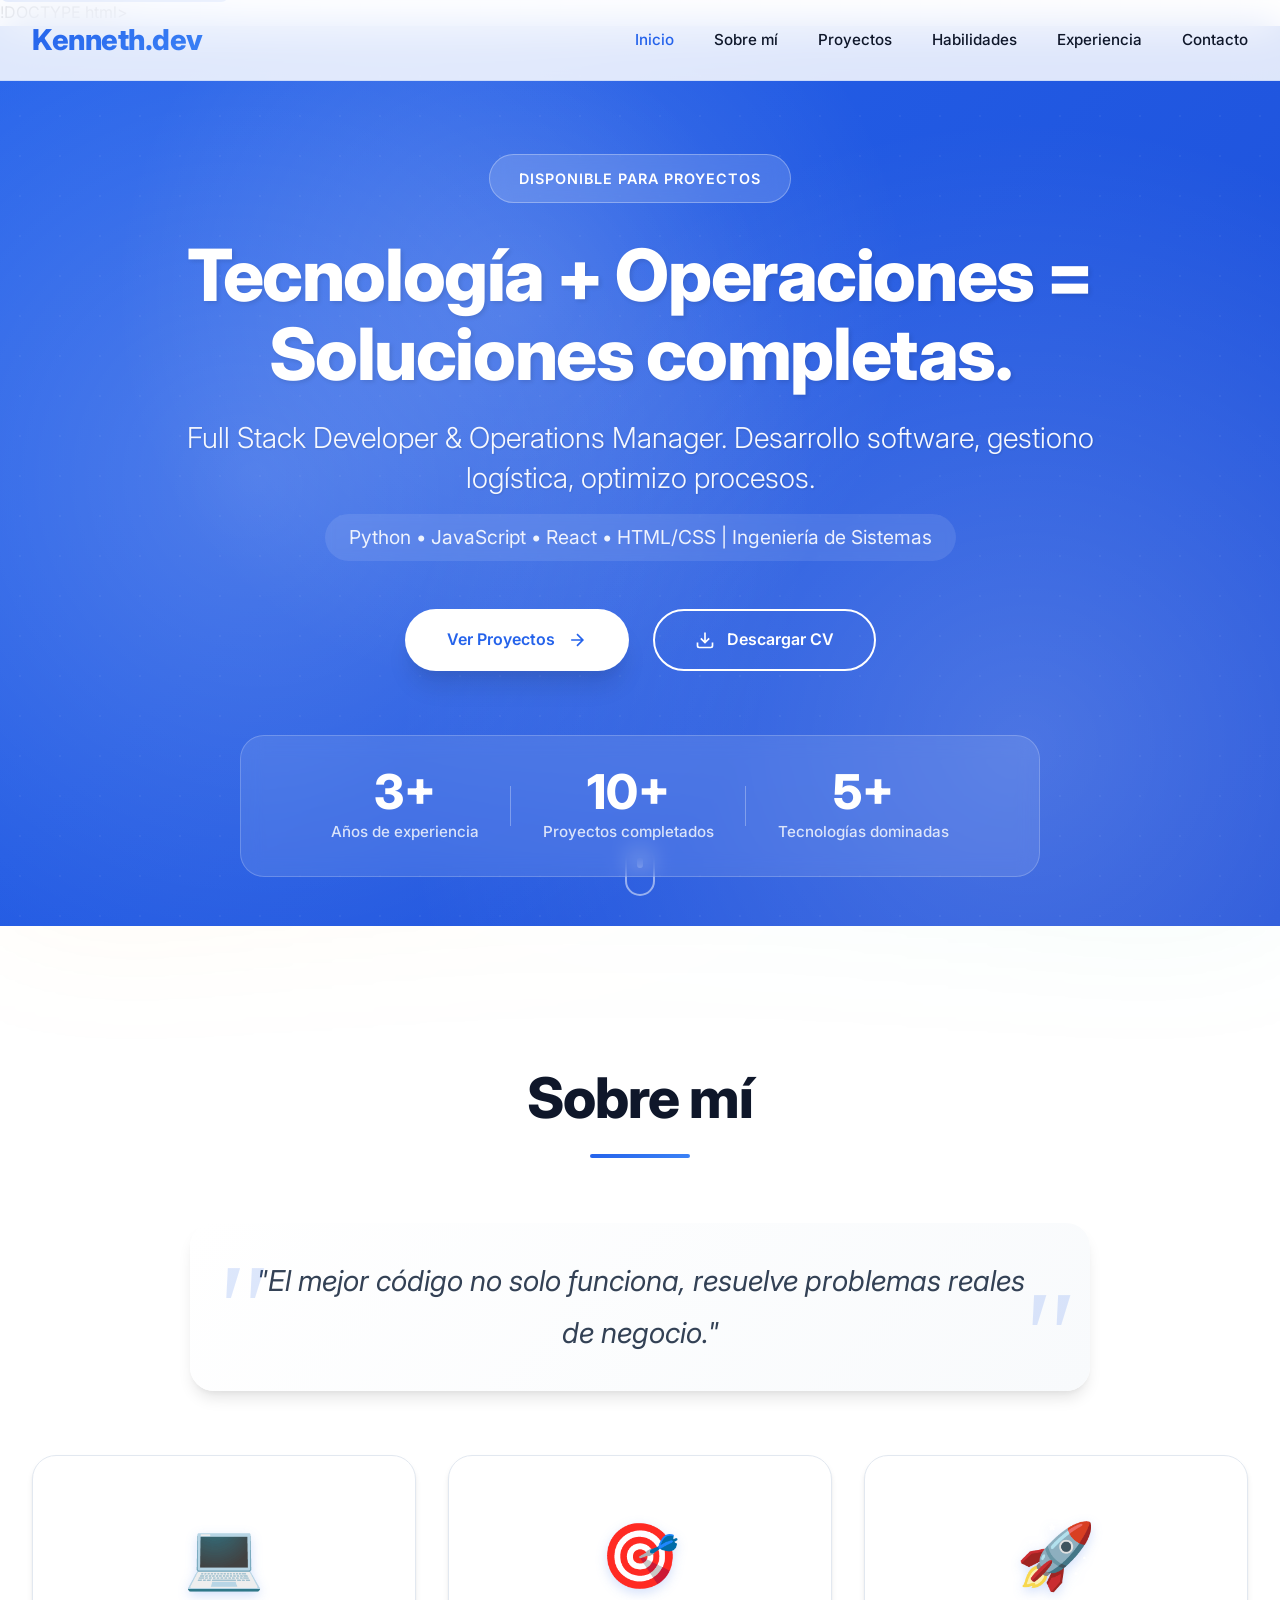
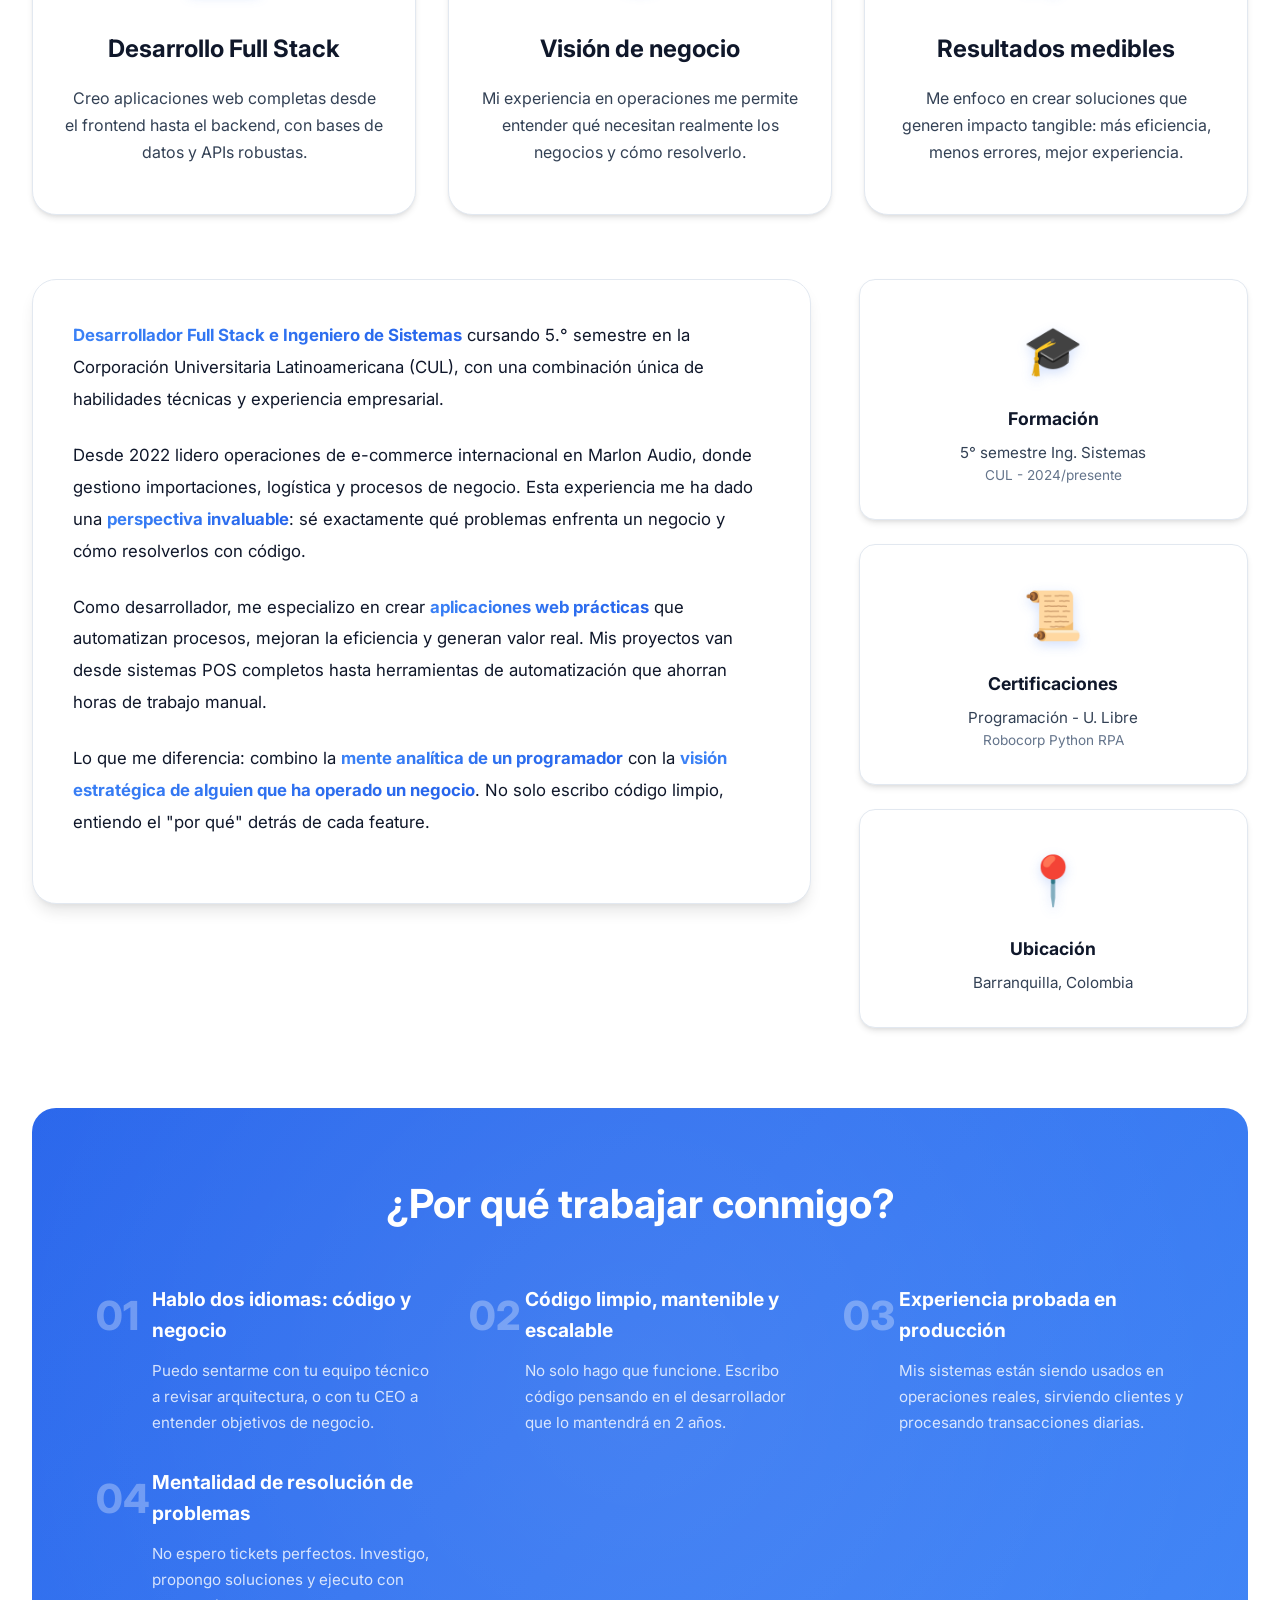
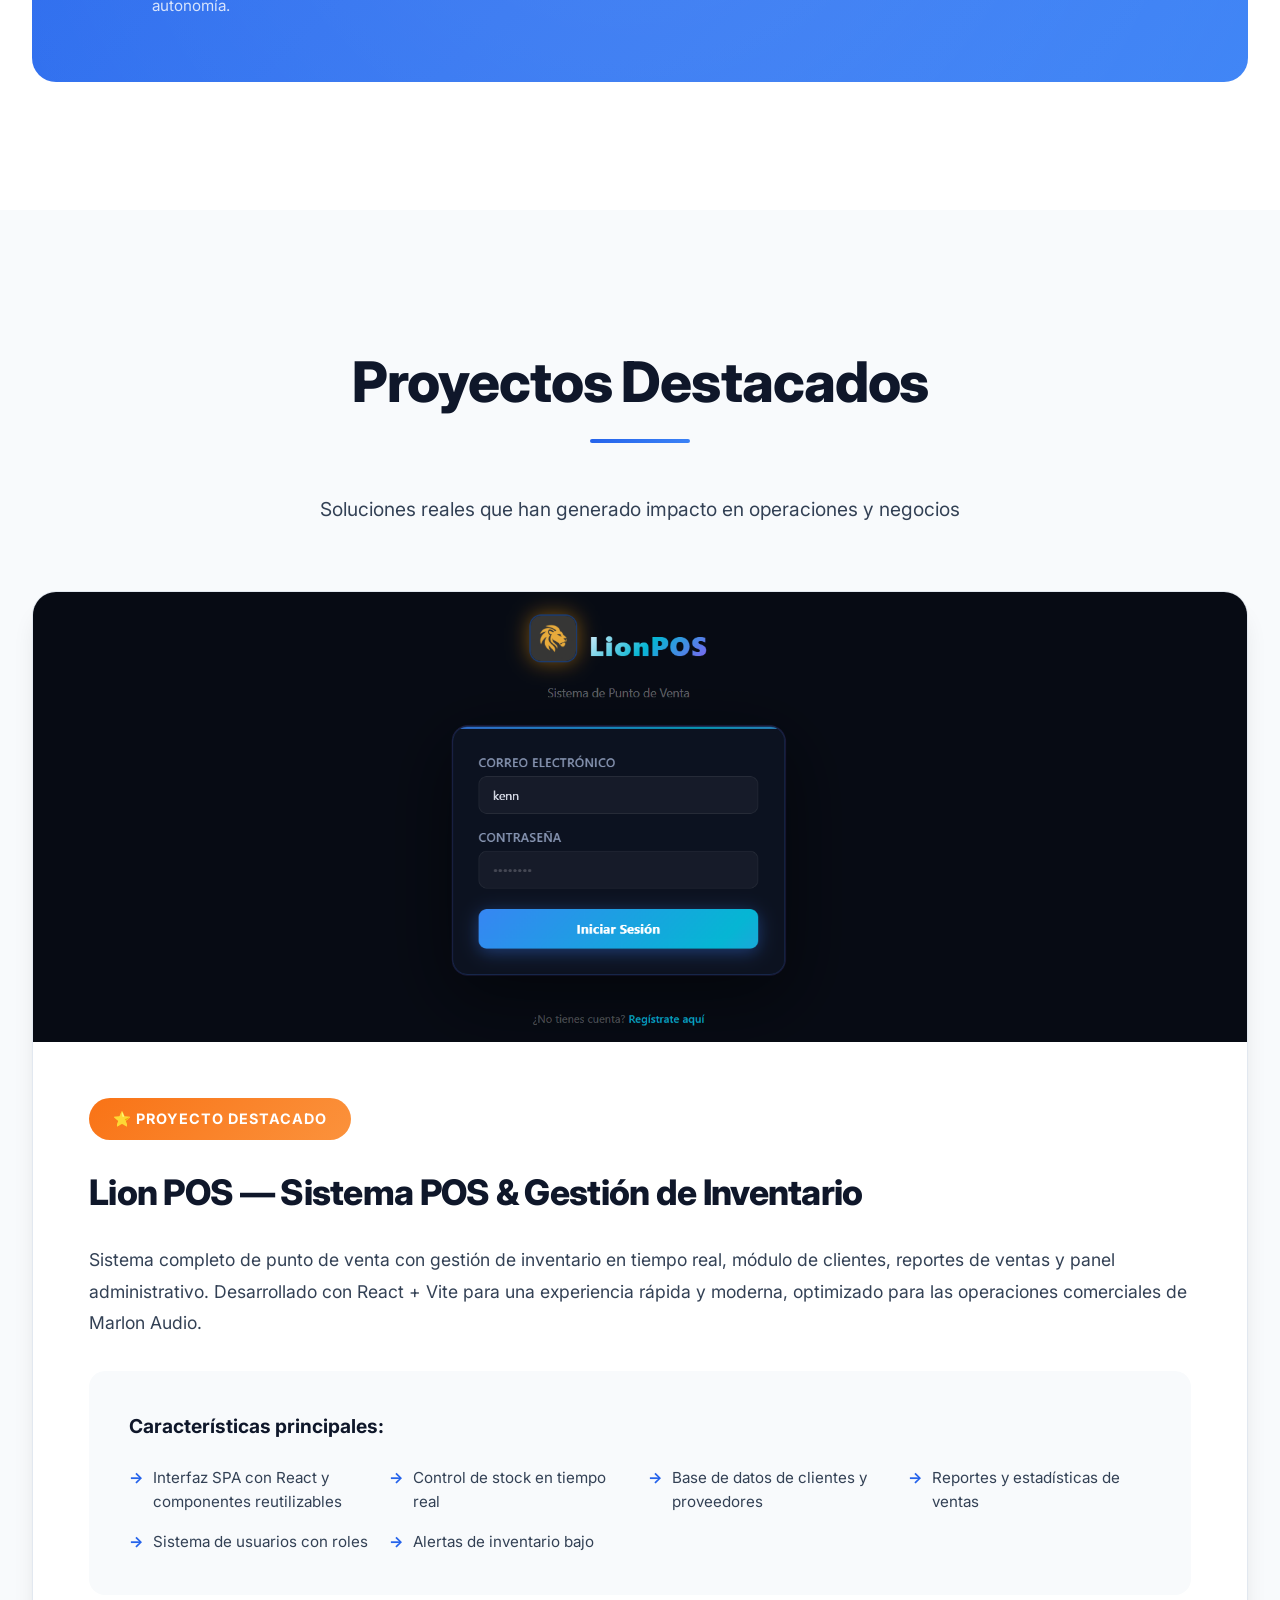
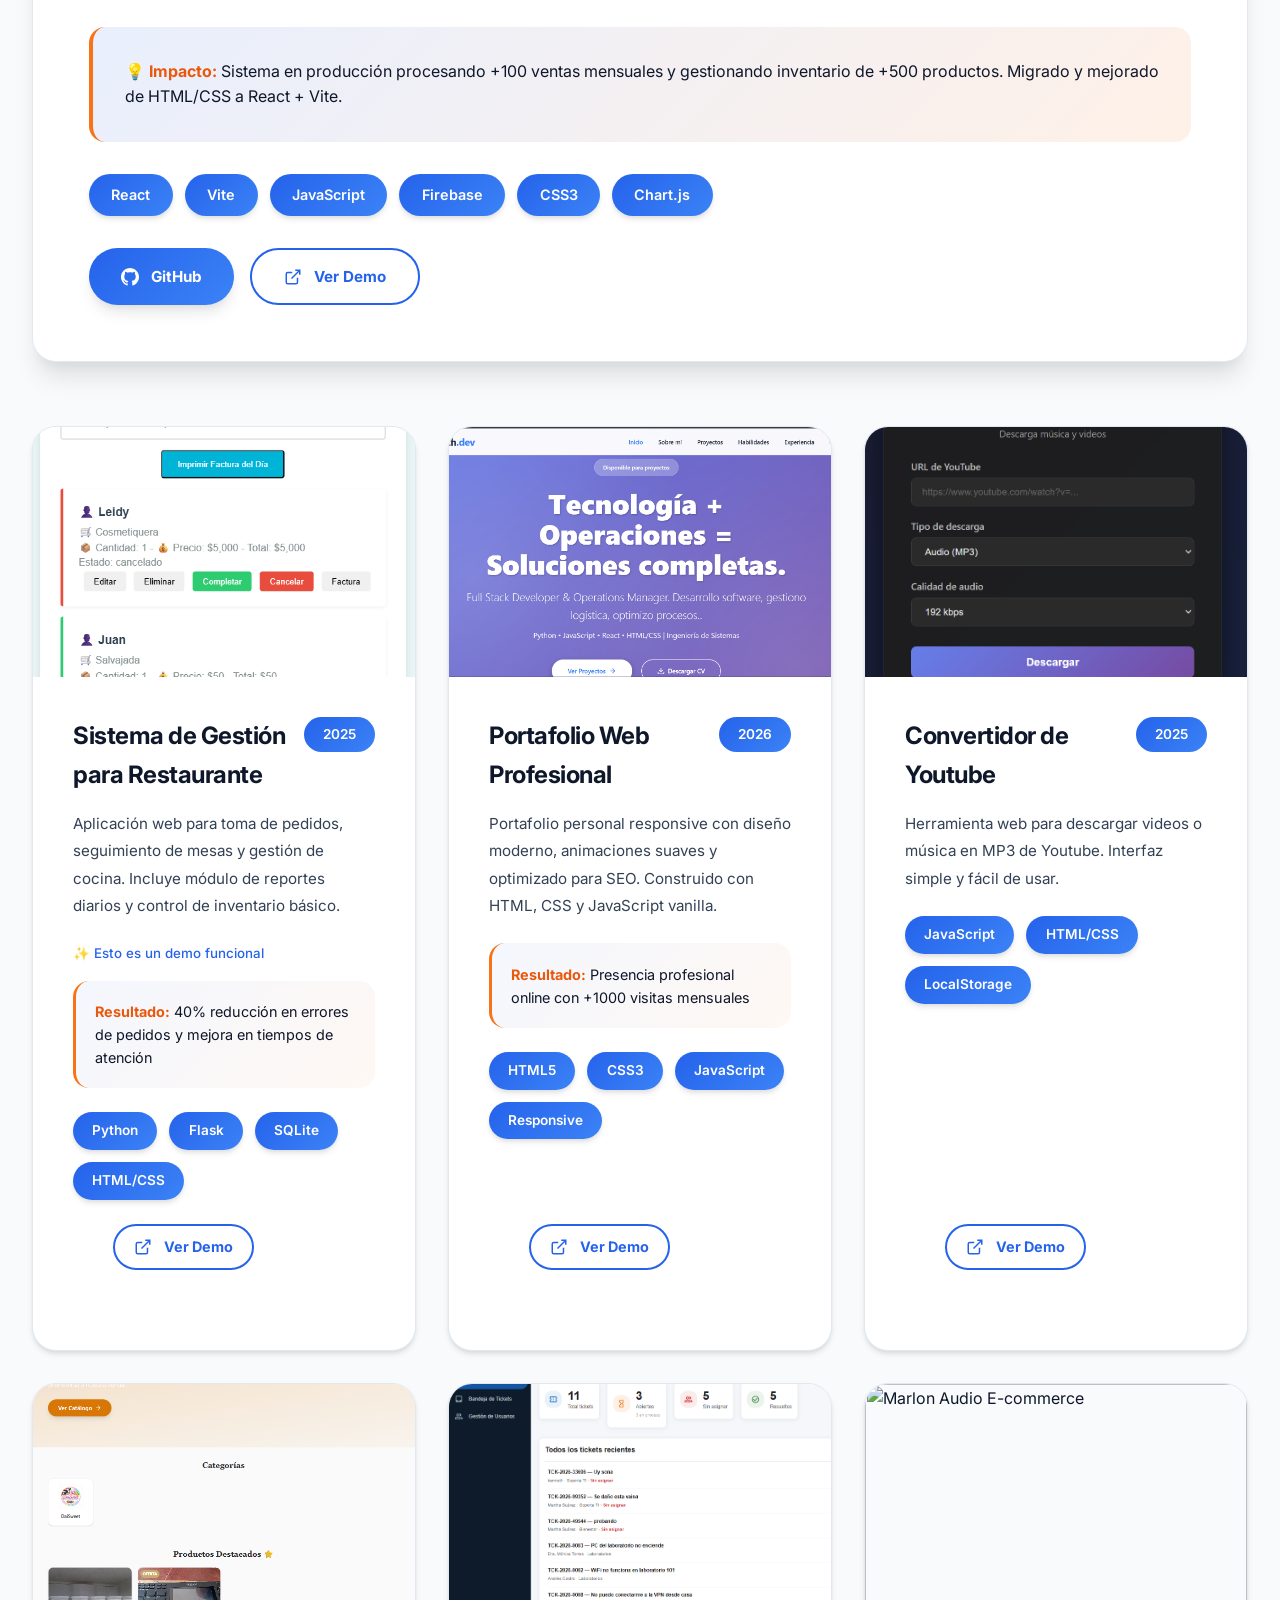
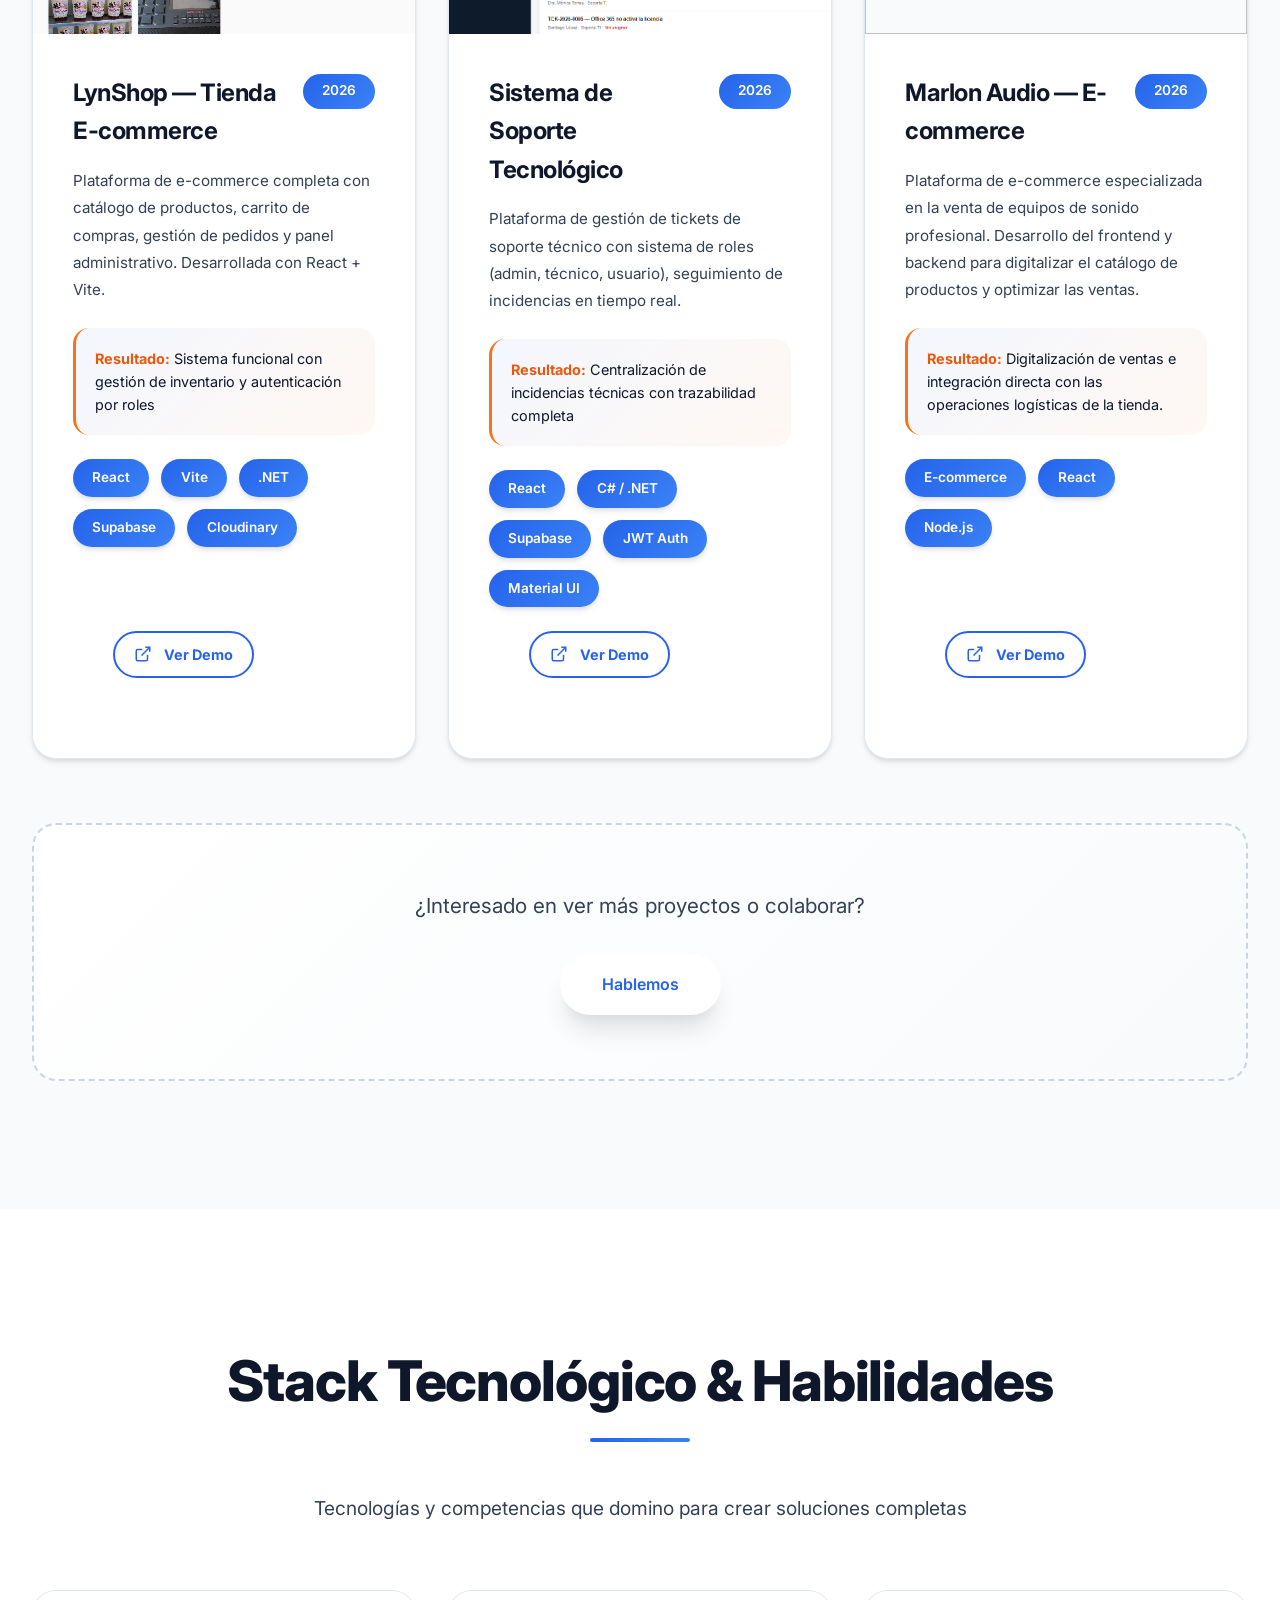
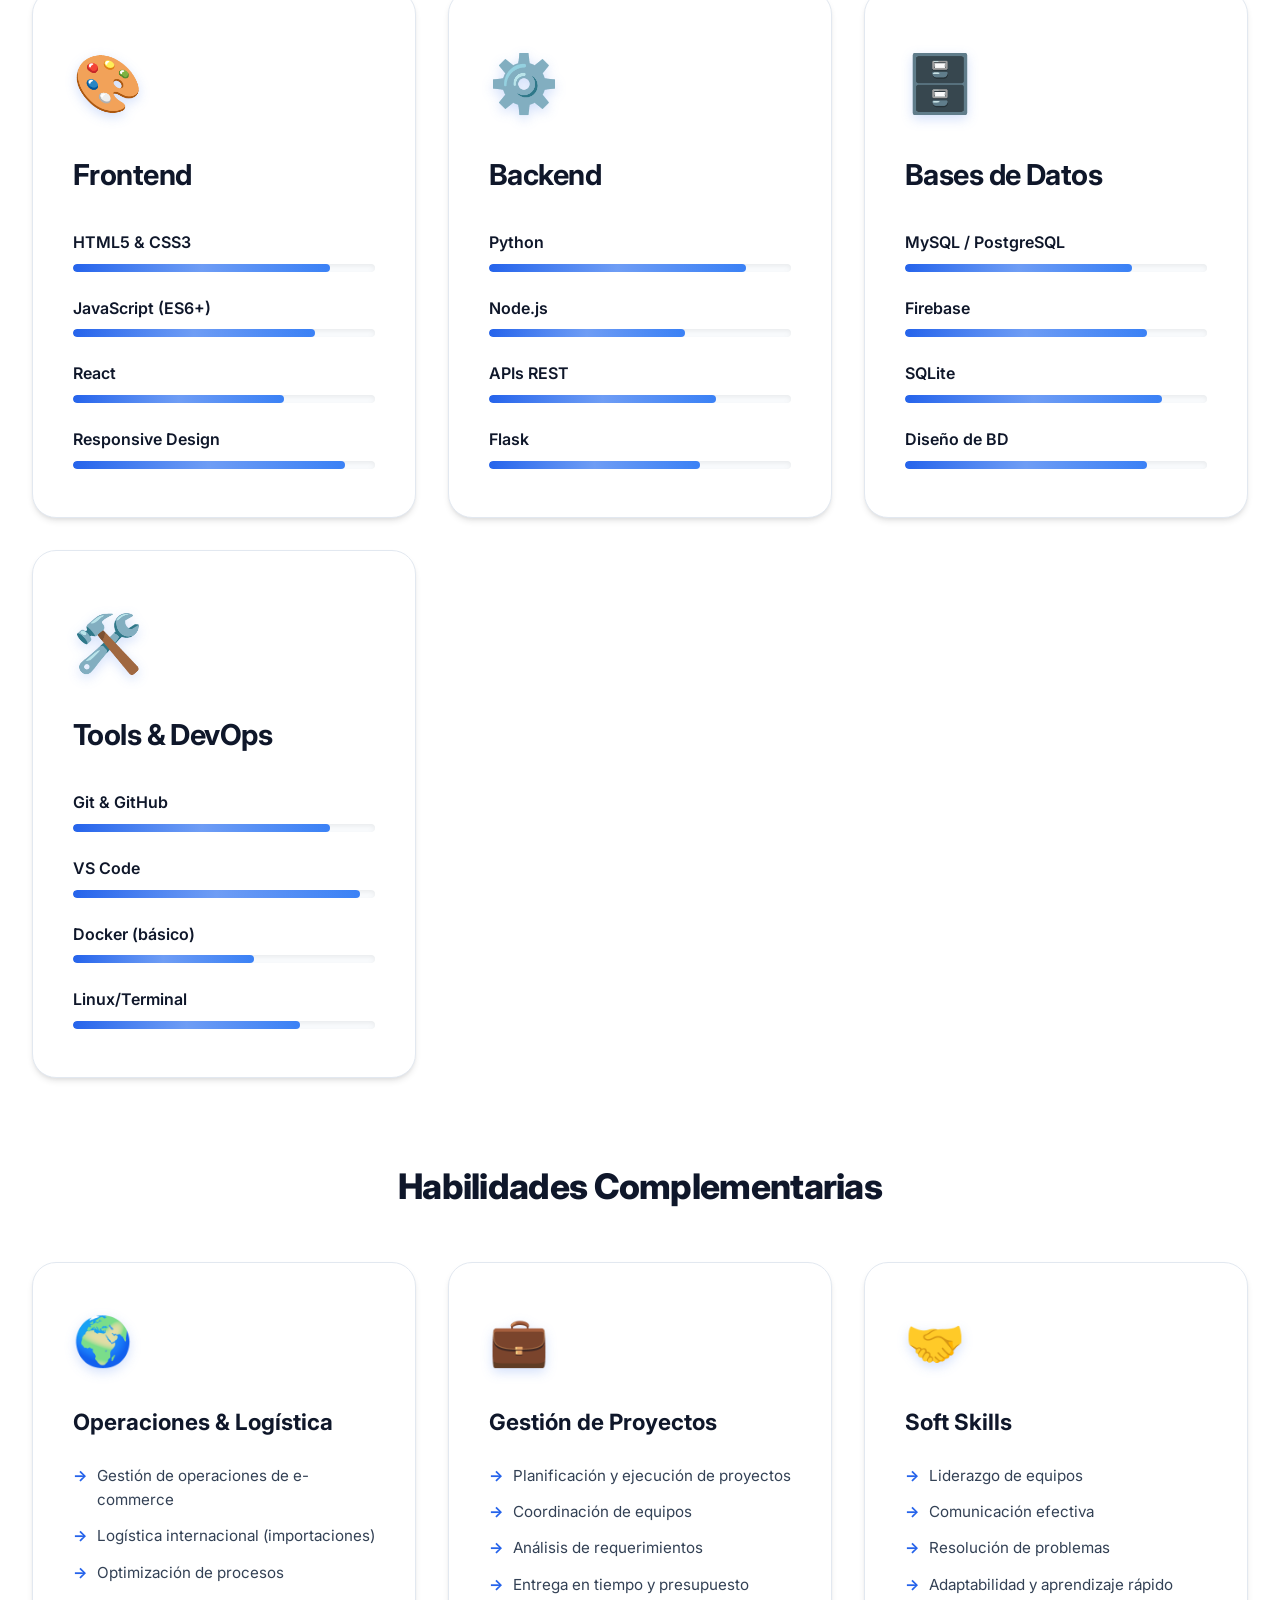
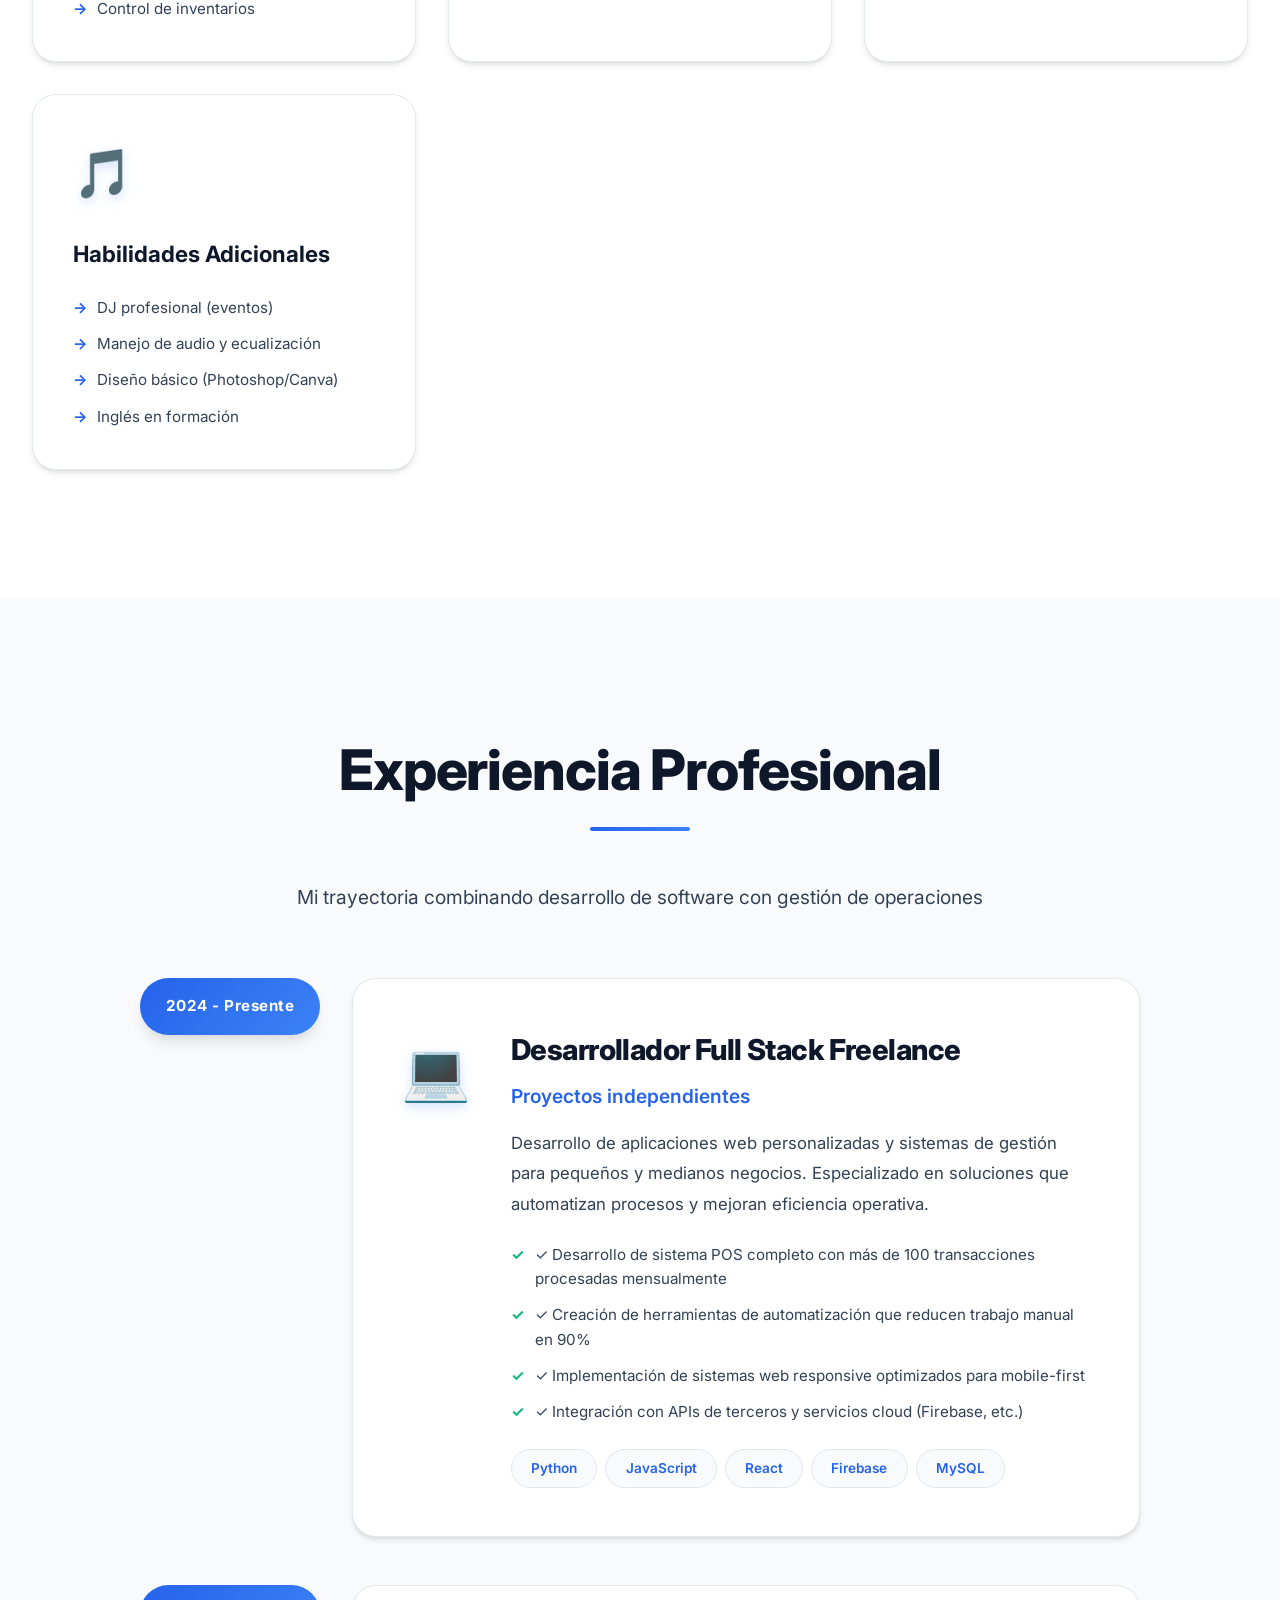
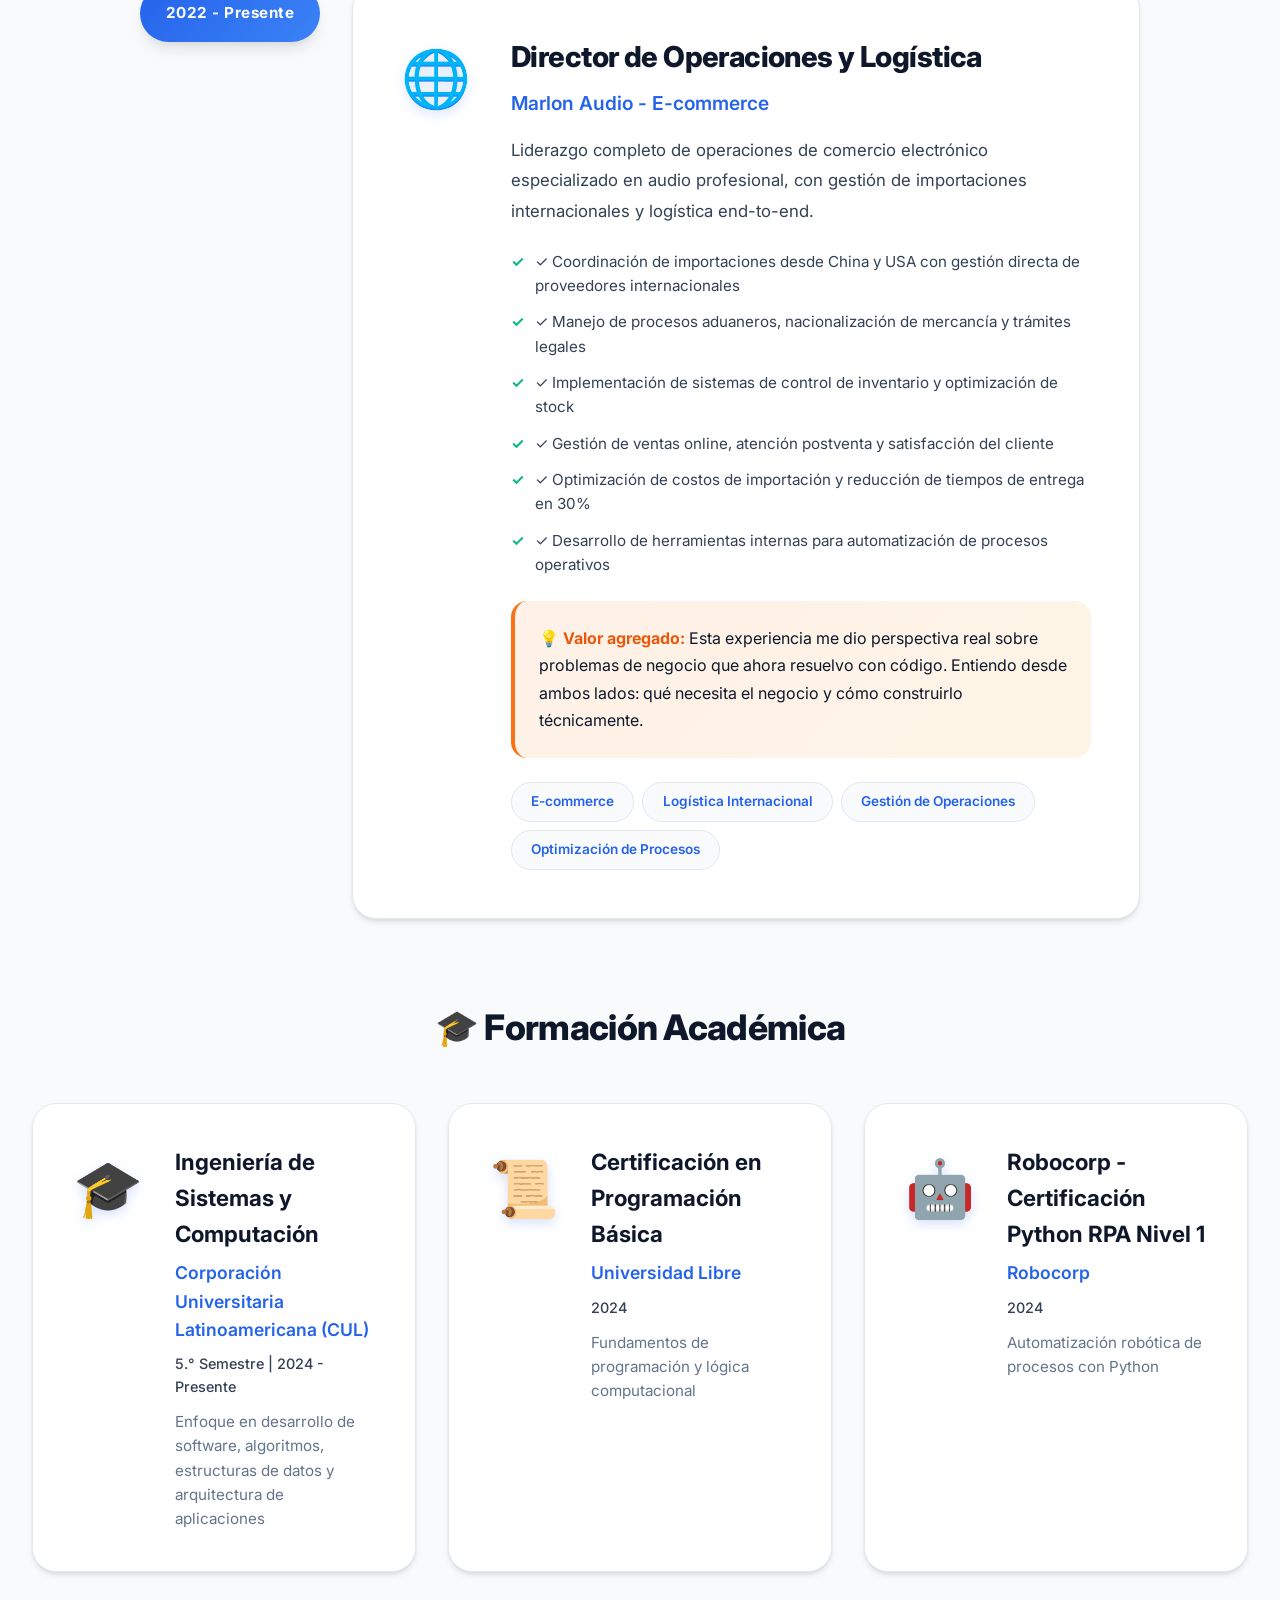
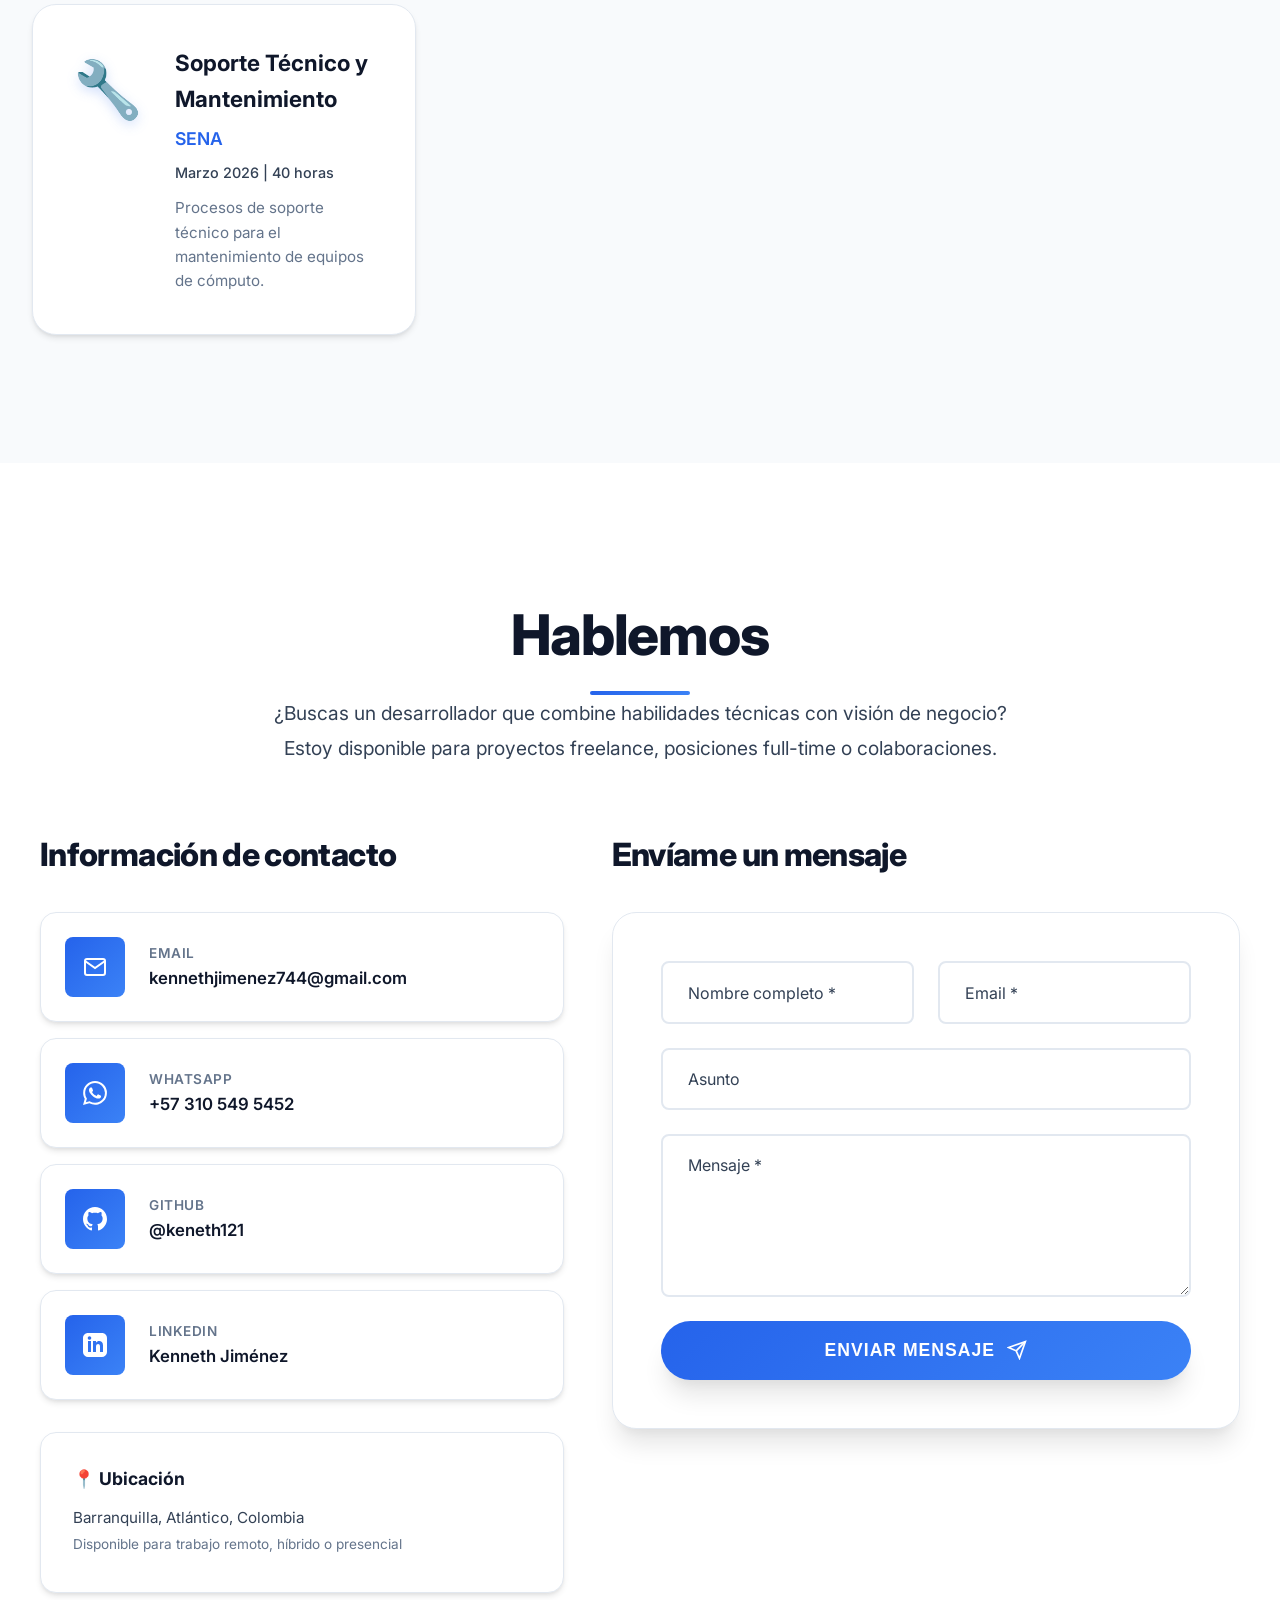
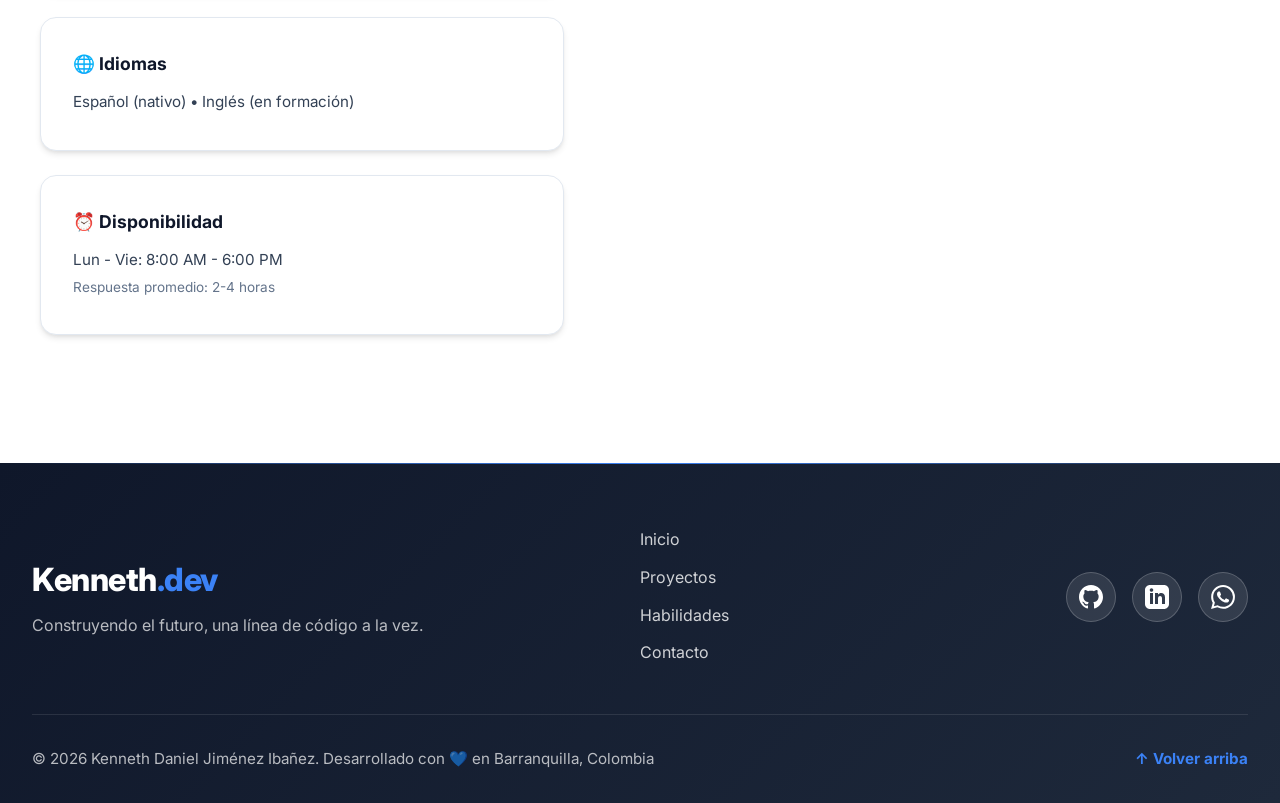
==== commit dcb75cf8: "mejoras" ====
--- a/index.html
+++ b/index.html
@@ -1,4 +1,4 @@
-<!DOCTYPE html>
+!DOCTYPE html>
 <html lang="es">
 <head>
     <meta charset="UTF-8">
@@ -8,10 +8,18 @@
     <meta name="author" content="Kenneth Daniel Jiménez Ibañez">
     <title>Kenneth Jiménez | Desarrollador Full Stack & Operations</title>
     
+    <!-- Etiquetas Open Graph para compartir en Redes Sociales/WhatsApp -->
+    <meta property="og:title" content="Kenneth Jiménez | Desarrollador Full Stack & Operations">
+    <meta property="og:description" content="Desarrollador Full Stack e Ingeniero de Sistemas con experiencia en operaciones y logística.">
+    <meta property="og:image" content="IMG/Portafolio.png">
+    <meta property="og:type" content="website">
+    <meta property="og:locale" content="es_CO">
+
     <!-- Fuentes modernas -->
     <link rel="preconnect" href="https://fonts.googleapis.com">
     <link rel="preconnect" href="https://fonts.gstatic.com" crossorigin>
     <link href="https://fonts.googleapis.com/css2?family=Inter:wght@300;400;500;600;700;800&display=swap" rel="stylesheet">
+    <link href="https://fonts.googleapis.com/css2?family=Fira+Code:wght@400;500&display=swap" rel="stylesheet">
     <link rel="shortcut icon" href="IMG/logo kennteh blanco.png" />
     <link rel="stylesheet" href="styles.css">
 </head>
@@ -28,7 +36,7 @@
                 <li><a href="#experiencia">Experiencia</a></li>
                 <li><a href="#contacto">Contacto</a></li>
             </ul>
-            <button class="menu-toggle" id="menuToggle" aria-label="Toggle menu">
+            <button class="menu-toggle" id="menuToggle" aria-label="Abrir menú de navegación" aria-expanded="false">
                 <span></span>
                 <span></span>
                 <span></span>
@@ -51,7 +59,7 @@
                             <path d="M5 12h14M12 5l7 7-7 7"/>
                         </svg>
                     </a>
-                    <a href="Hoja de vidad Kenneth.pdf" download class="btn btn-secondary">
+                    <a href="Kenneth_Jimenez.pdf" download class="btn btn-secondary">
                         <svg width="20" height="20" viewBox="0 0 24 24" fill="none" stroke="currentColor" stroke-width="2">
                             <path d="M21 15v4a2 2 0 0 1-2 2H5a2 2 0 0 1-2-2v-4M7 10l5 5 5-5M12 15V3"/>
                         </svg>
@@ -265,8 +273,12 @@
                             <span>HTML/CSS</span>
                         </div>
                         <div class="project-card-links">
-                                  </svg>
-                             </a>
+                            <a href="https://keneth121.github.io/registro-de-pedidos./" target="_blank" class="project-link secondary" aria-label="Ver demo del Sistema de Restaurante">
+                                <svg width="18" height="18" viewBox="0 0 24 24" fill="none" stroke="currentColor" stroke-width="2">
+                                    <path d="M18 13v6a2 2 0 0 1-2 2H5a2 2 0 0 1-2-2V8a2 2 0 0 1 2-2h6M15 3h6v6M10 14L21 3"/>
+                                </svg>
+                                Ver Demo
+                            </a>
                         </div>
                     </div>
                 </div>
@@ -277,6 +289,7 @@
                         <div class="project-image-wrapper">
                             <img src="IMG/Portafolio.png" alt="Portafolio Web" class="project-image">
                             <div class="project-overlay">
+                                <span class="overlay-text">Ver proyecto →</span>
                              </div>
                         </div>
                     </a>
@@ -296,14 +309,19 @@
                             <span>Responsive</span>
                         </div>
                         <div class="project-card-links">
-                             </a>
+                            <a href="https://kennethjimenez.online/" target="_blank" class="project-link secondary" aria-label="Ver demo del Portafolio">
+                                <svg width="18" height="18" viewBox="0 0 24 24" fill="none" stroke="currentColor" stroke-width="2">
+                                    <path d="M18 13v6a2 2 0 0 1-2 2H5a2 2 0 0 1-2-2V8a2 2 0 0 1 2-2h6M15 3h6v6M10 14L21 3"/>
+                                </svg>
+                                Ver Demo
+                            </a>
                         </div>
                     </div>
                 </div>
 
                 <!-- Proyecto 3: Convertidor Youtube -->
                 <div class="project-card fade-in-up">
-                    <a href="https://drive.google.com/file/d/1_piaCfGVvCdjxh26D3GiLYI-is-eSE36/view?usp=sharing" target="_blank" class="project-card-link">
+                <a href="https://yt.kennethserver.online/" target="_blank" class="project-card-link">
                         <div class="project-image-wrapper">
                             <img src="IMG/Convertidor.png" alt="Convertidor Youtube" class="project-image">
                             <div class="project-overlay">
@@ -323,9 +341,12 @@
                             <span>LocalStorage</span>
                         </div>
                         <div class="project-card-links">
-                                 <svg width="16" height="16" viewBox="0 0 24 24" fill="none" stroke="currentColor" stroke-width="2">
-                                 </svg>
-                             </a>
+                        <a href="https://yt.kennethserver.online/" target="_blank" class="project-link secondary" aria-label="Ver Convertidor de Youtube">
+                                <svg width="18" height="18" viewBox="0 0 24 24" fill="none" stroke="currentColor" stroke-width="2">
+                                    <path d="M18 13v6a2 2 0 0 1-2 2H5a2 2 0 0 1-2-2V8a2 2 0 0 1 2-2h6M15 3h6v6M10 14L21 3"/>
+                                </svg>
+                            Ver Demo
+                            </a>
                         </div>
                     </div>
                 </div>
@@ -360,11 +381,12 @@
                             <span>Cloudinary</span>
                         </div>
                         <div class="project-card-links">
-                                 </svg>
-                                 
+                            <a href="https://lynshop.vercel.app/" target="_blank" class="project-link secondary" aria-label="Ver demo de LynShop">
+                                <svg width="18" height="18" viewBox="0 0 24 24" fill="none" stroke="currentColor" stroke-width="2">
+                                    <path d="M18 13v6a2 2 0 0 1-2 2H5a2 2 0 0 1-2-2V8a2 2 0 0 1 2-2h6M15 3h6v6M10 14L21 3"/>
+                                </svg>
+                                Ver Demo
                             </a>
-                                 </svg>
-                             </a>
                         </div>
                     </div>
                 </div>
@@ -399,10 +421,50 @@
                             <span>Material UI</span>
                         </div>
                         <div class="project-card-links">
-                                 </svg>
-                             </a>
-                                  </svg>
-                             </a>
+                            <a href="https://soporte-ti-frontend-eight.vercel.app/login" target="_blank" class="project-link secondary" aria-label="Ver demo del Sistema de Soporte">
+                                <svg width="18" height="18" viewBox="0 0 24 24" fill="none" stroke="currentColor" stroke-width="2">
+                                    <path d="M18 13v6a2 2 0 0 1-2 2H5a2 2 0 0 1-2-2V8a2 2 0 0 1 2-2h6M15 3h6v6M10 14L21 3"/>
+                                </svg>
+                                Ver Demo
+                            </a>
+                        </div>
+                    </div>
+                </div>
+
+                <!-- Proyecto 6: Marlon Audio -->
+                <div class="project-card fade-in-up">
+                    <a href="https://marlonaudio.kennethserver.online/" target="_blank" class="project-card-link">
+                        <div class="project-image-wrapper">
+                            <img src="IMG/MarlonAudio.png" alt="Marlon Audio E-commerce" class="project-image">
+                            <div class="project-overlay">
+                                <span class="overlay-text">Ver proyecto →</span>
+                            </div>
+                        </div>
+                    </a>
+                    <div class="project-content">
+                        <div class="project-header">
+                            <h3>Marlon Audio — E-commerce</h3>
+                            <span class="project-year">2026</span>
+                        </div>
+                        <p class="project-description">
+                            Plataforma de e-commerce especializada en la venta de equipos de sonido profesional. 
+                            Desarrollo del frontend y backend para digitalizar el catálogo de productos y optimizar las ventas.
+                        </p>
+                        <div class="project-impact">
+                            <strong>Resultado:</strong> Digitalización de ventas e integración directa con las operaciones logísticas de la tienda.
+                        </div>
+                        <div class="project-tech">
+                            <span>E-commerce</span>
+                            <span>React</span>
+                            <span>Node.js</span>
+                        </div>
+                        <div class="project-card-links">
+                            <a href="https://marlonaudio.kennethserver.online/" target="_blank" class="project-link secondary" aria-label="Ver demo de Marlon Audio">
+                                <svg width="18" height="18" viewBox="0 0 24 24" fill="none" stroke="currentColor" stroke-width="2">
+                                    <path d="M18 13v6a2 2 0 0 1-2 2H5a2 2 0 0 1-2-2V8a2 2 0 0 1 2-2h6M15 3h6v6M10 14L21 3"/>
+                                </svg>
+                                Ver Demo
+                            </a>
                         </div>
                     </div>
                 </div>
@@ -663,6 +725,16 @@
                             <p class="education-detail">Automatización robótica de procesos con Python</p>
                         </div>
                     </div>
+
+                    <div class="education-card fade-in-up">
+                        <div class="education-icon">🔧</div>
+                        <div class="education-content">
+                            <h4>Soporte Técnico y Mantenimiento</h4>
+                            <p class="education-institution">SENA</p>
+                            <p class="education-status">Marzo 2026 | 40 horas</p>
+                            <p class="education-detail">Procesos de soporte técnico para el mantenimiento de equipos de cómputo.</p>
+                        </div>
+                    </div>
                 </div>
             </div>
         </div>
--- a/styles.css
+++ b/styles.css
@@ -73,10 +73,6 @@
     overflow-x: hidden;
     position: relative;
 }
-
-/* Importar fuentes */
-@import url('https://fonts.googleapis.com/css2?family=Inter:wght@300;400;500;600;700;800&display=swap');
-@import url('https://fonts.googleapis.com/css2?family=Fira+Code:wght@400;500&display=swap');
 
 /* ============================================
    BACKGROUND ANIMADO MEJORADO
@@ -1086,6 +1082,8 @@
     transition: var(--transition-bounce);
     position: relative;
     box-shadow: var(--shadow);
+    display: flex;
+    flex-direction: column;
 }
 
 .project-card-link {
@@ -1106,6 +1104,9 @@
 
 .project-content {
     padding: 2.5rem;
+    display: flex;
+    flex-direction: column;
+    flex-grow: 1;
 }
 
 .project-header {
@@ -1140,6 +1141,14 @@
     color: var(--text-light);
 }
 
+/* Clase faltante para notas de proyecto */
+.project-note {
+    color: var(--primary);
+    font-weight: 500;
+    margin-bottom: 1rem;
+    display: block;
+}
+
 .project-impact {
     background: linear-gradient(135deg, rgba(37, 99, 235, 0.05), rgba(249, 115, 22, 0.05));
     padding: 1.2rem;
@@ -1166,6 +1175,10 @@
     display: flex;
     gap: 0.75rem;
     padding: 0 2.5rem 2.5rem;
+    flex-wrap: wrap; /* Evita que los botones se desborden en pantallas pequeñas */
+    margin-top: auto; /* Empuja los botones siempre al fondo de la tarjeta */
+    padding-top: 1.5rem; /* Separación con el bloque de tecnologías */
+    flex-wrap: wrap;
 }
 
 .project-card-links .project-link {
@@ -2068,6 +2081,17 @@
     .projects-grid {
         grid-template-columns: 1fr;
     }
+
+    /* Arreglo para títulos largos de proyectos en móviles */
+    .project-header {
+        flex-direction: column;
+        gap: 0.5rem;
+    }
+    
+    .project-year {
+        margin-left: 0;
+        align-self: flex-start;
+    }
     
     .form-row {
         grid-template-columns: 1fr;
@@ -2096,6 +2120,16 @@
     
     .project-featured-content h3 {
         font-size: 1.8rem;
+    }
+    
+    /* Arreglo para que las nuevas tarjetas de educación se adapten bien */
+    .education-card {
+        flex-direction: column;
+        text-align: center;
+        align-items: center;
+    }
+    .education-icon {
+        margin-bottom: 0;
     }
     
     .contact-wrapper {
@@ -2169,6 +2203,14 @@
     
     .project-card-links {
         padding: 0 1.5rem 1.5rem;
+        padding-top: 1.5rem;
+    }
+    
+    /* Arreglo para los métodos de contacto en pantallas muy pequeñas */
+    .contact-method {
+        flex-direction: column;
+        text-align: center;
+        padding: 1.5rem 1rem;
     }
     
     .value-proposition {
@@ -2236,4 +2278,19 @@
 
 .skip-link:focus {
     top: 0;
+}
+
+/* ============================================
+   ACCESIBILIDAD Y RENDIMIENTO (BATERÍA)
+   ============================================ */
+@media (prefers-reduced-motion: reduce) {
+    *, *::before, *::after {
+        animation-duration: 0.01ms !important;
+        animation-iteration-count: 1 !important;
+        transition-duration: 0.01ms !important;
+        scroll-behavior: auto !important;
+    }
+    body::before, body::after {
+        display: none; /* Oculta fondos pesados si el usuario ahorra batería */
+    }
 }
